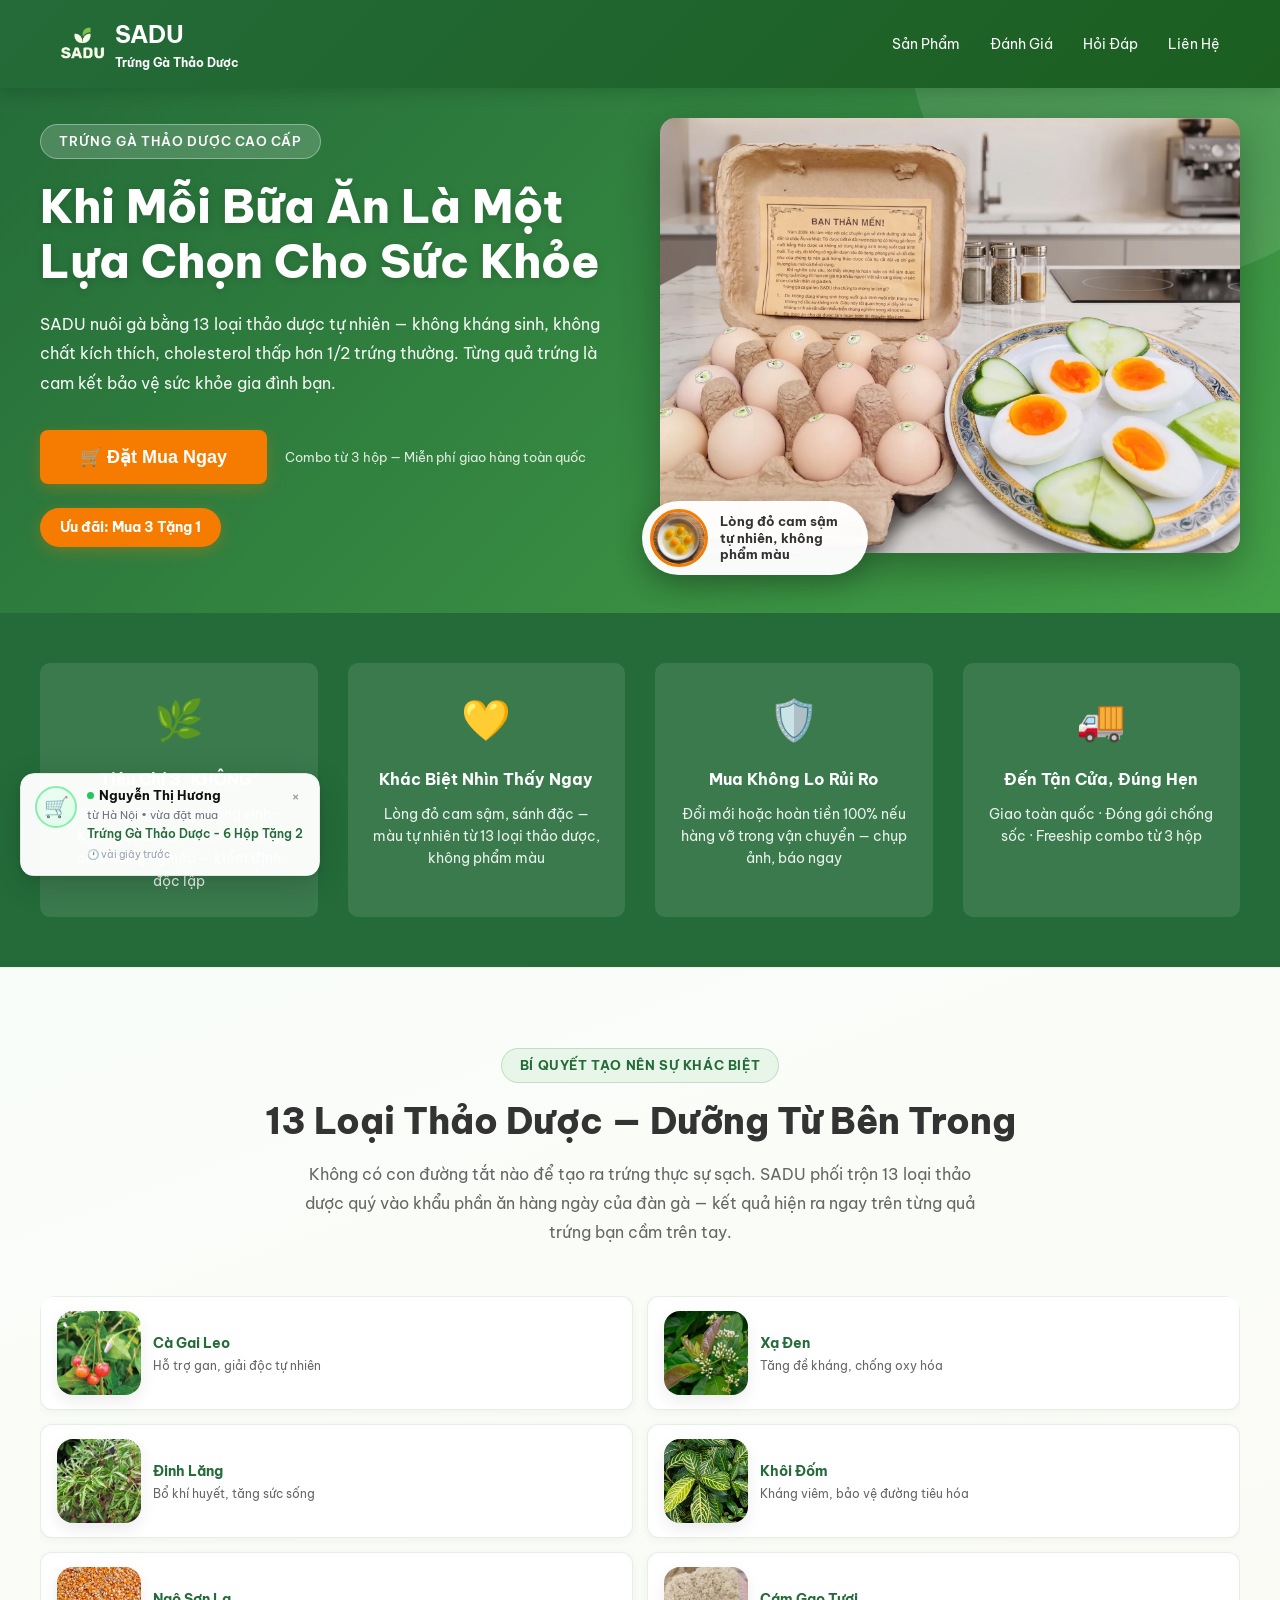
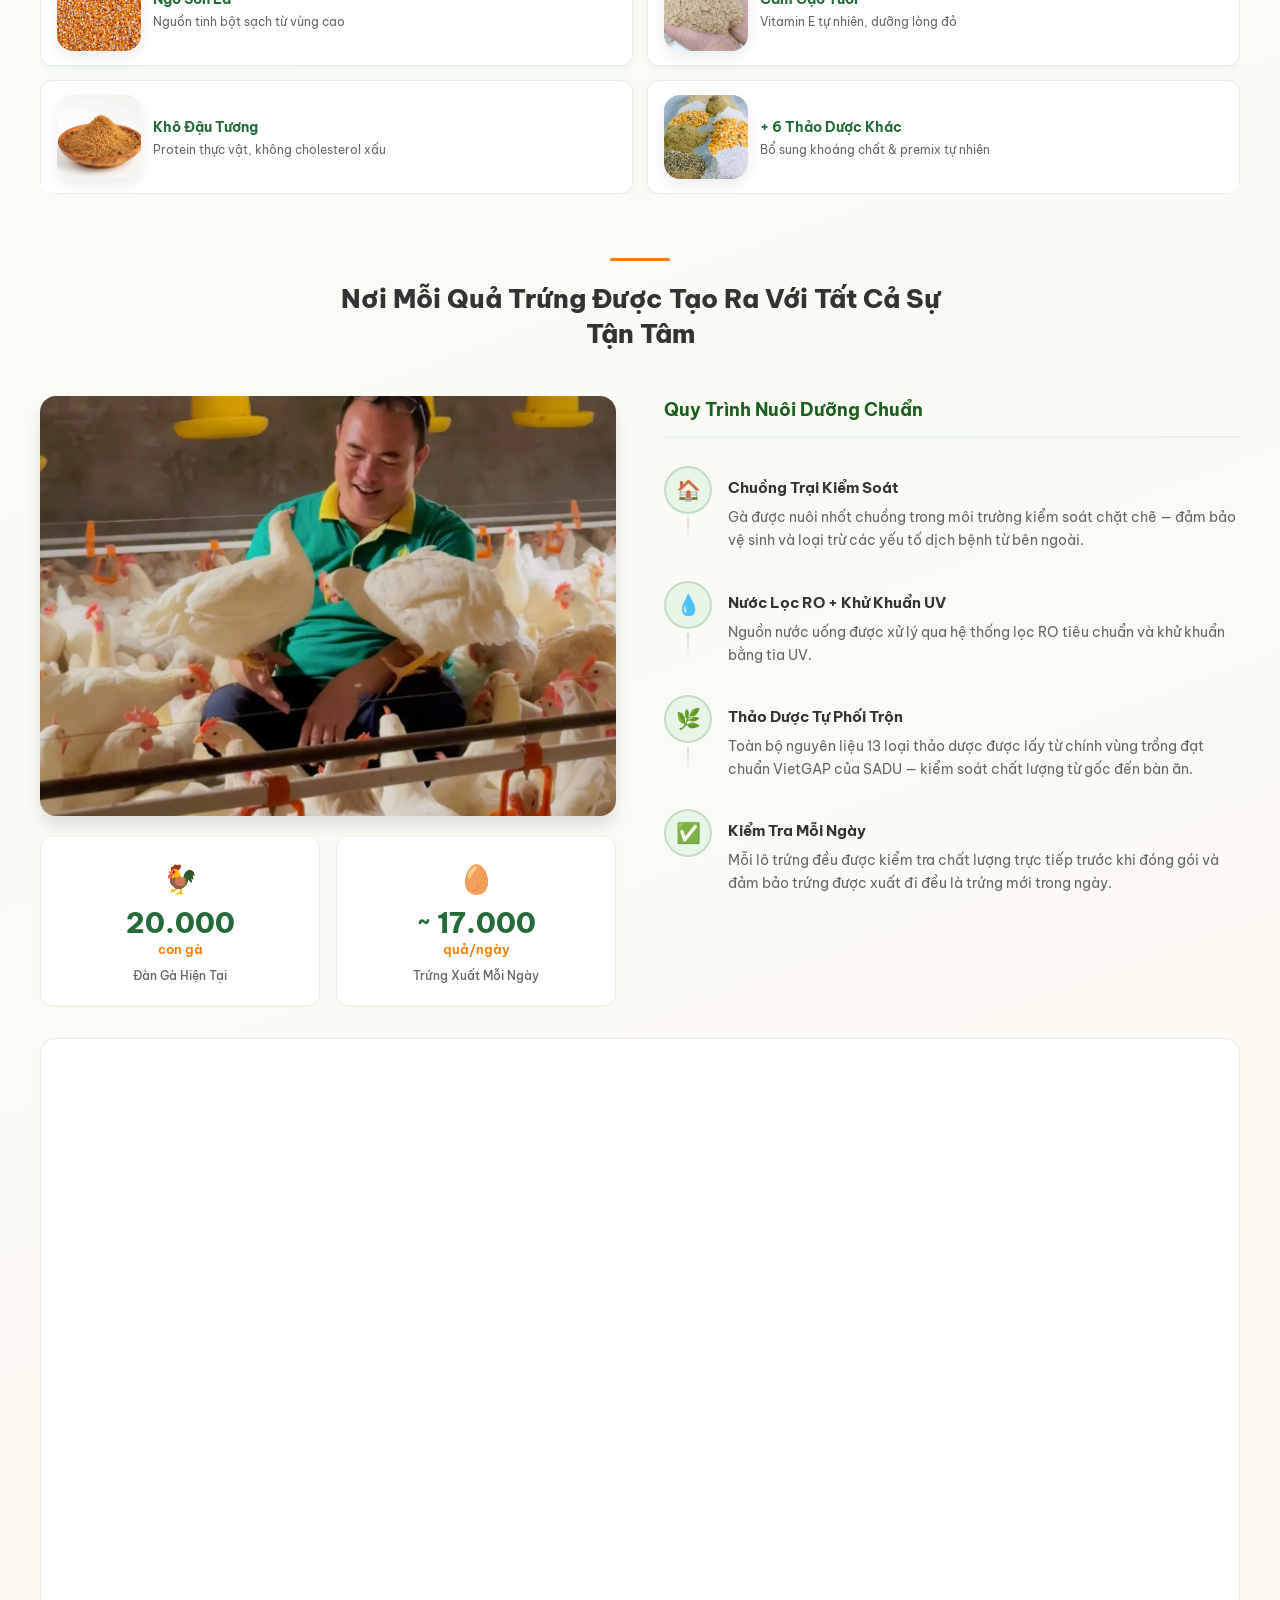
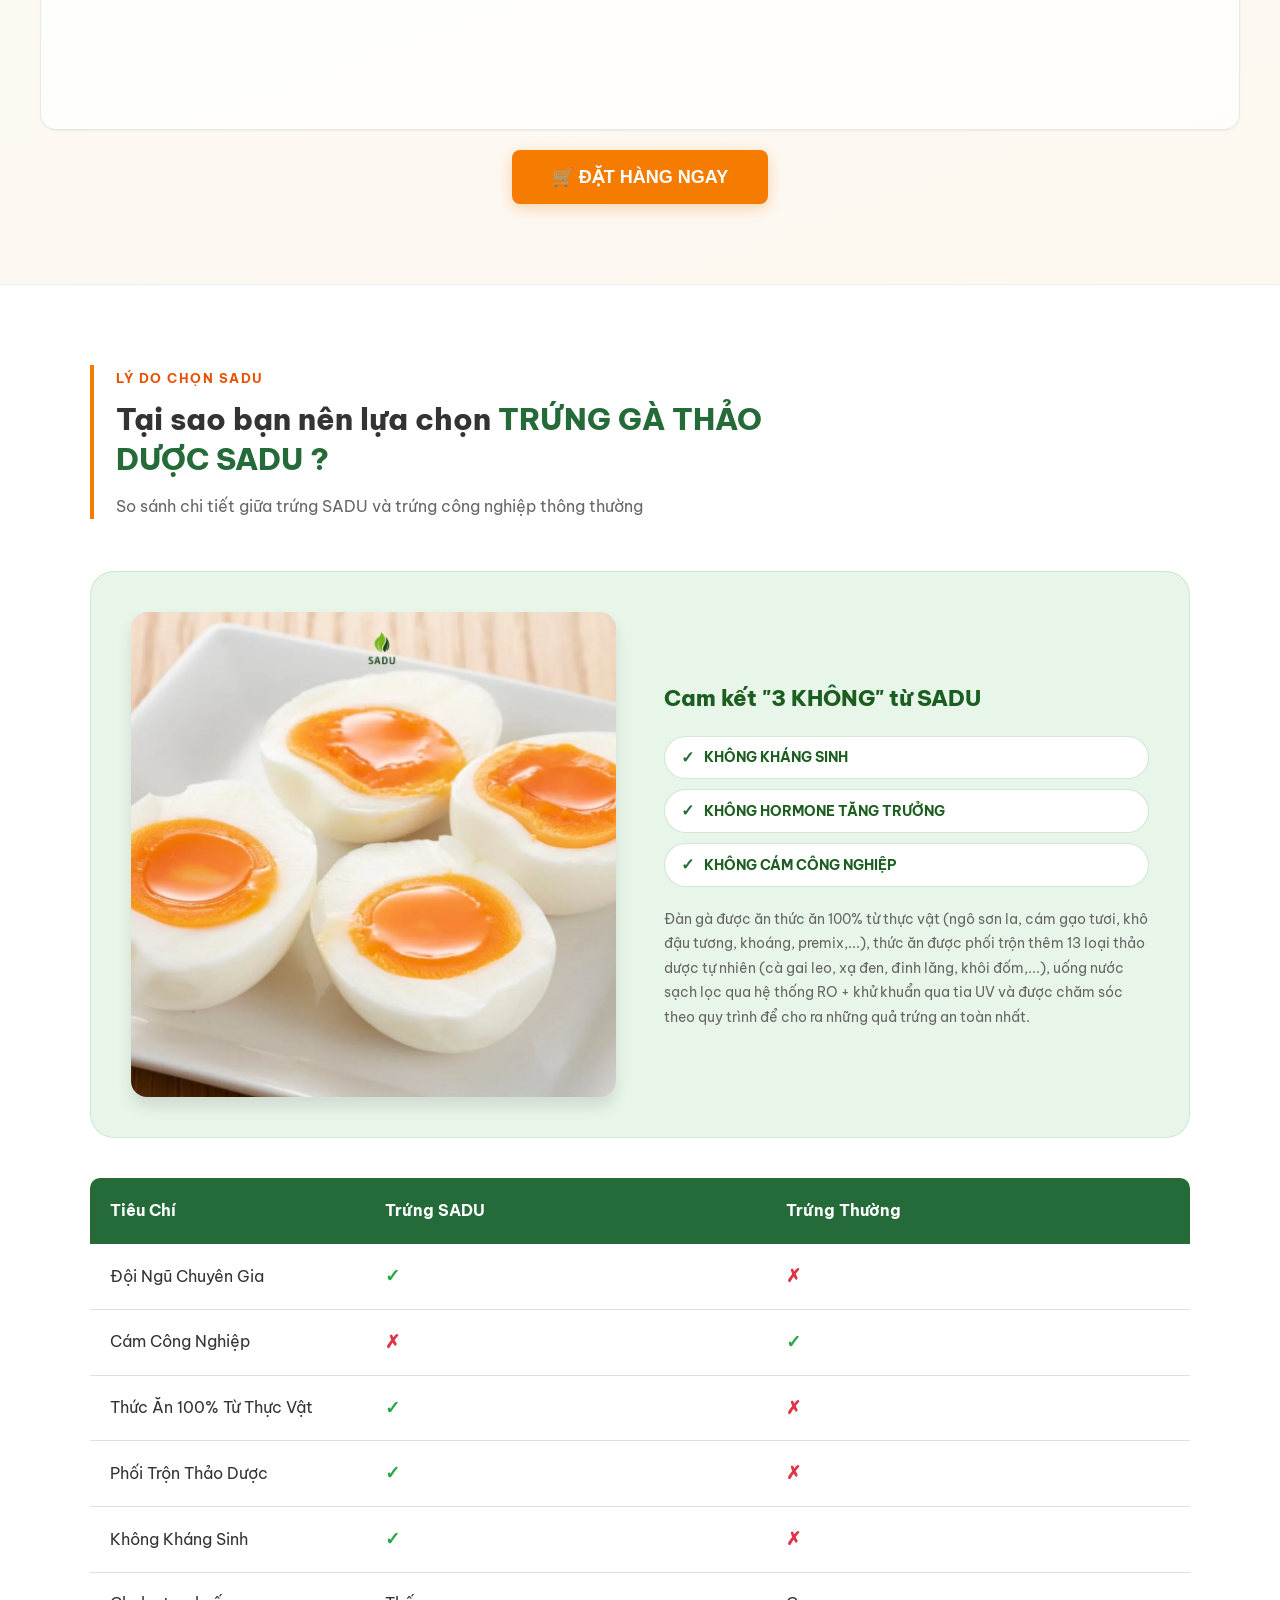
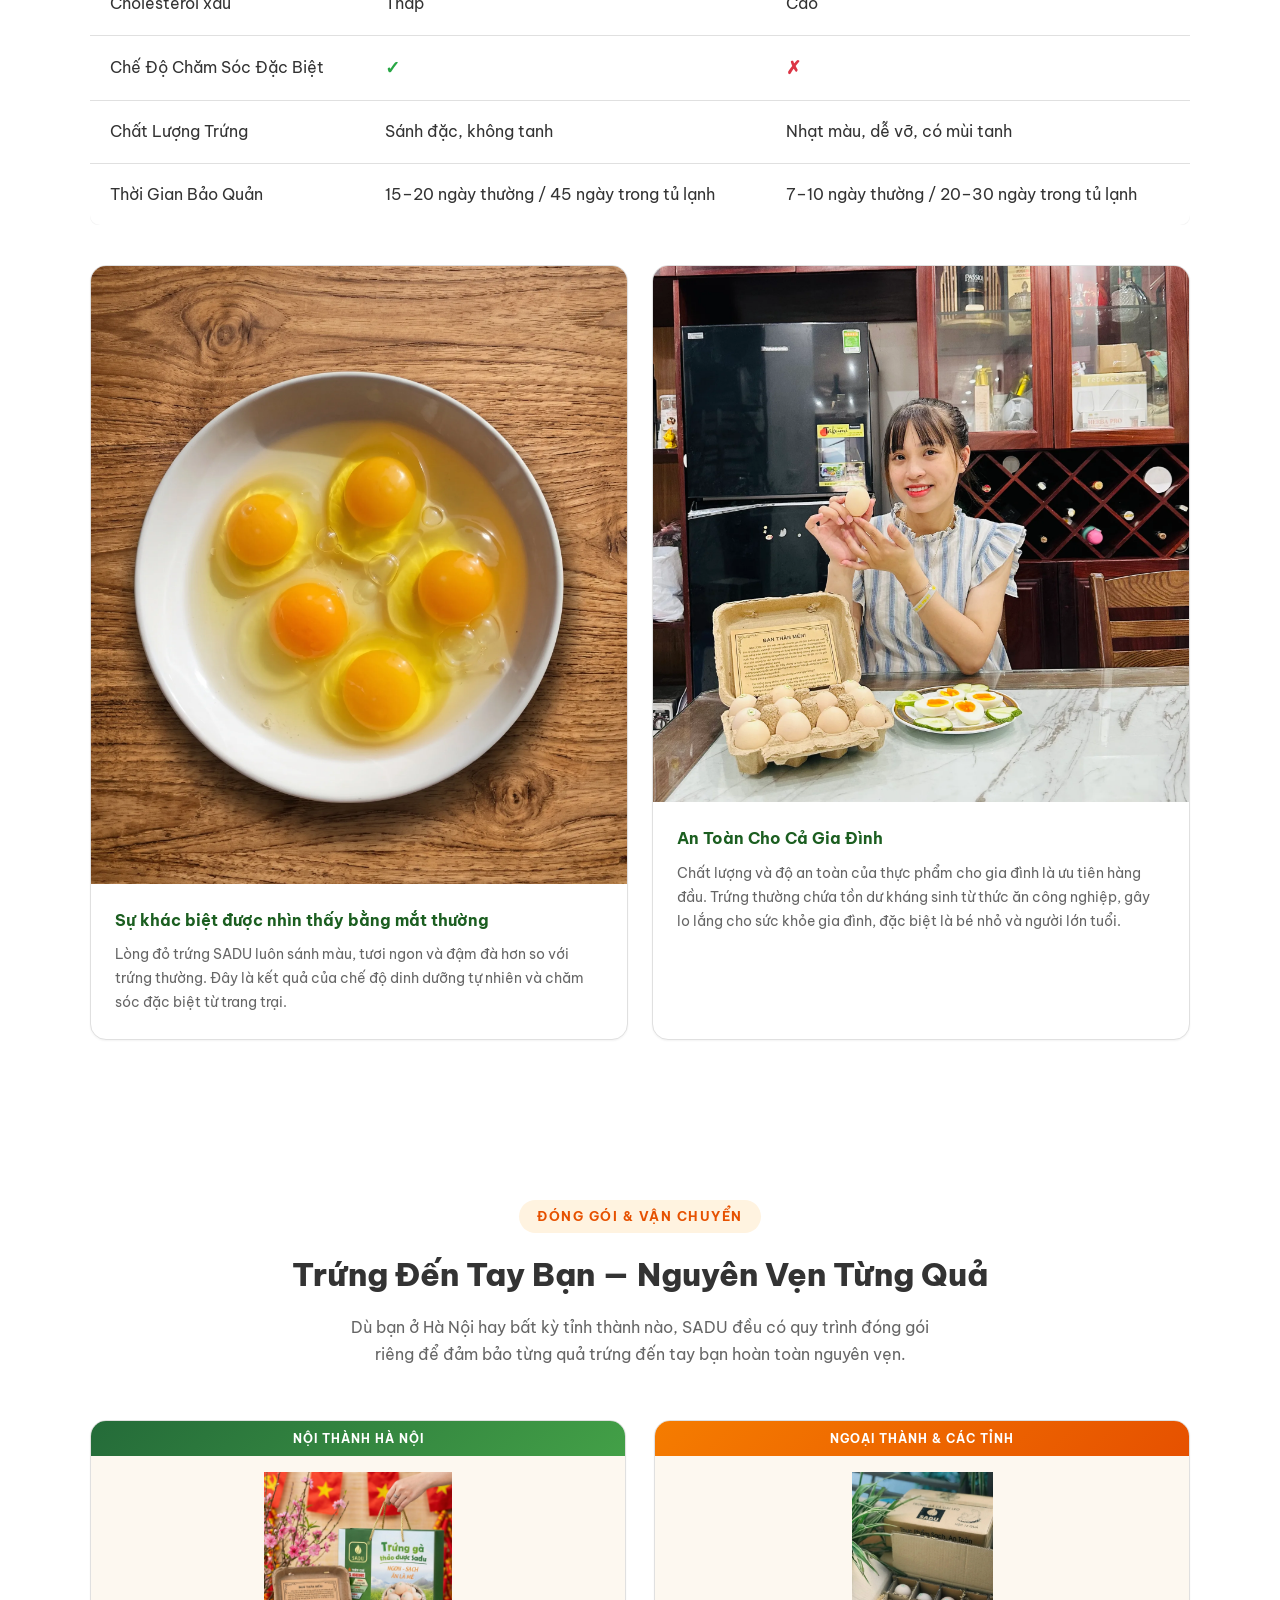
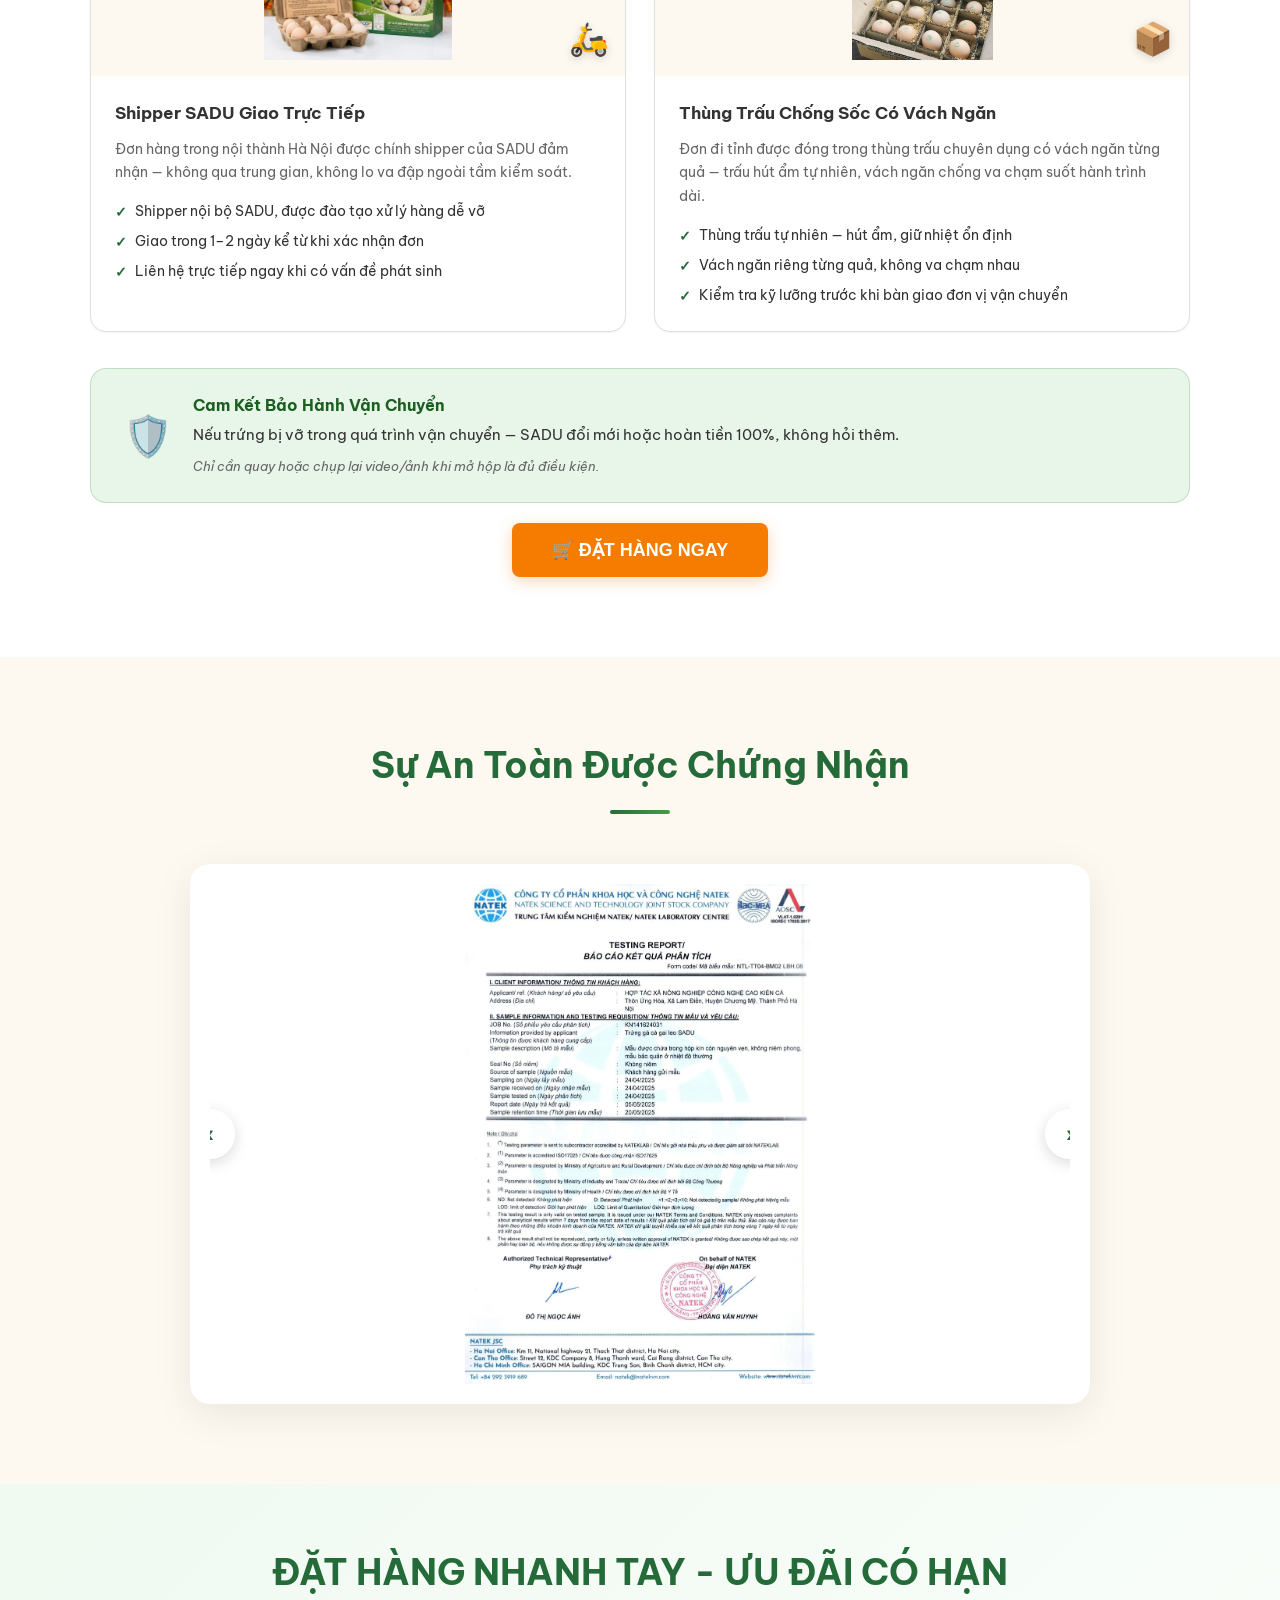
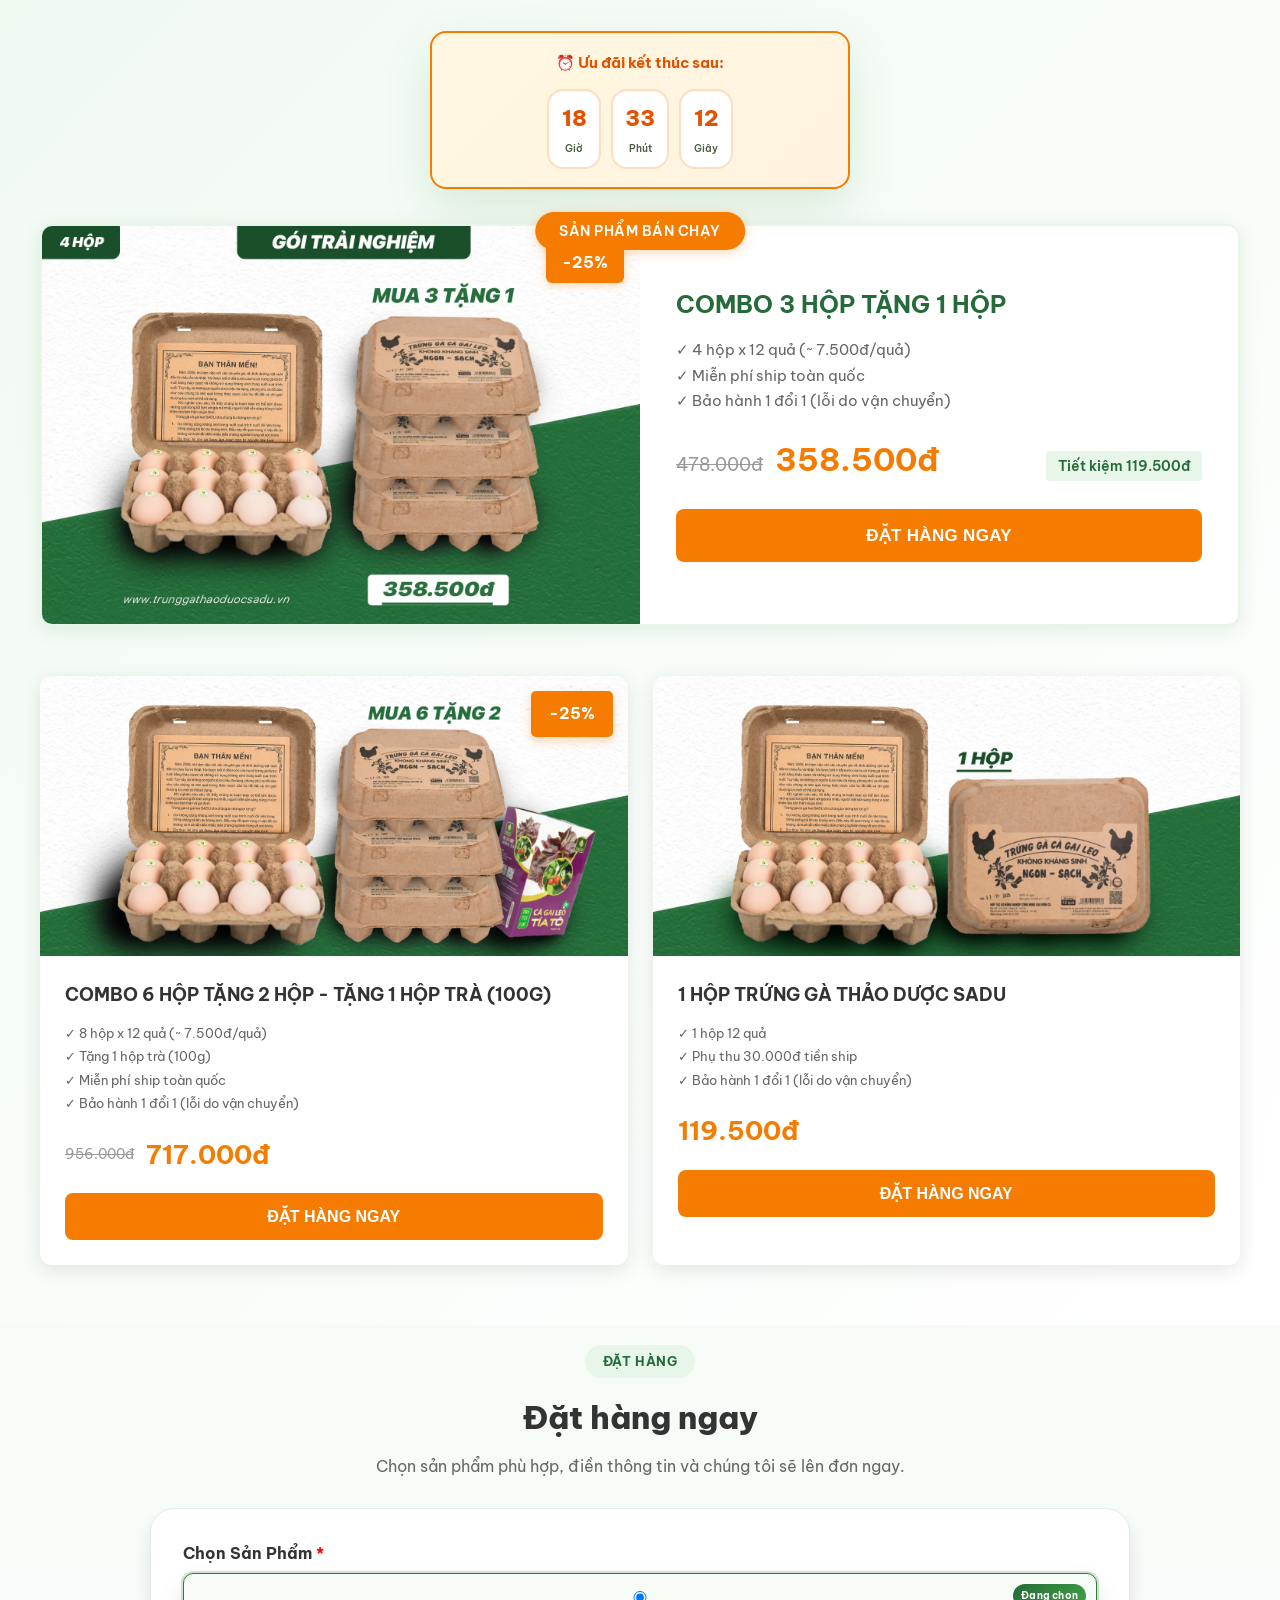
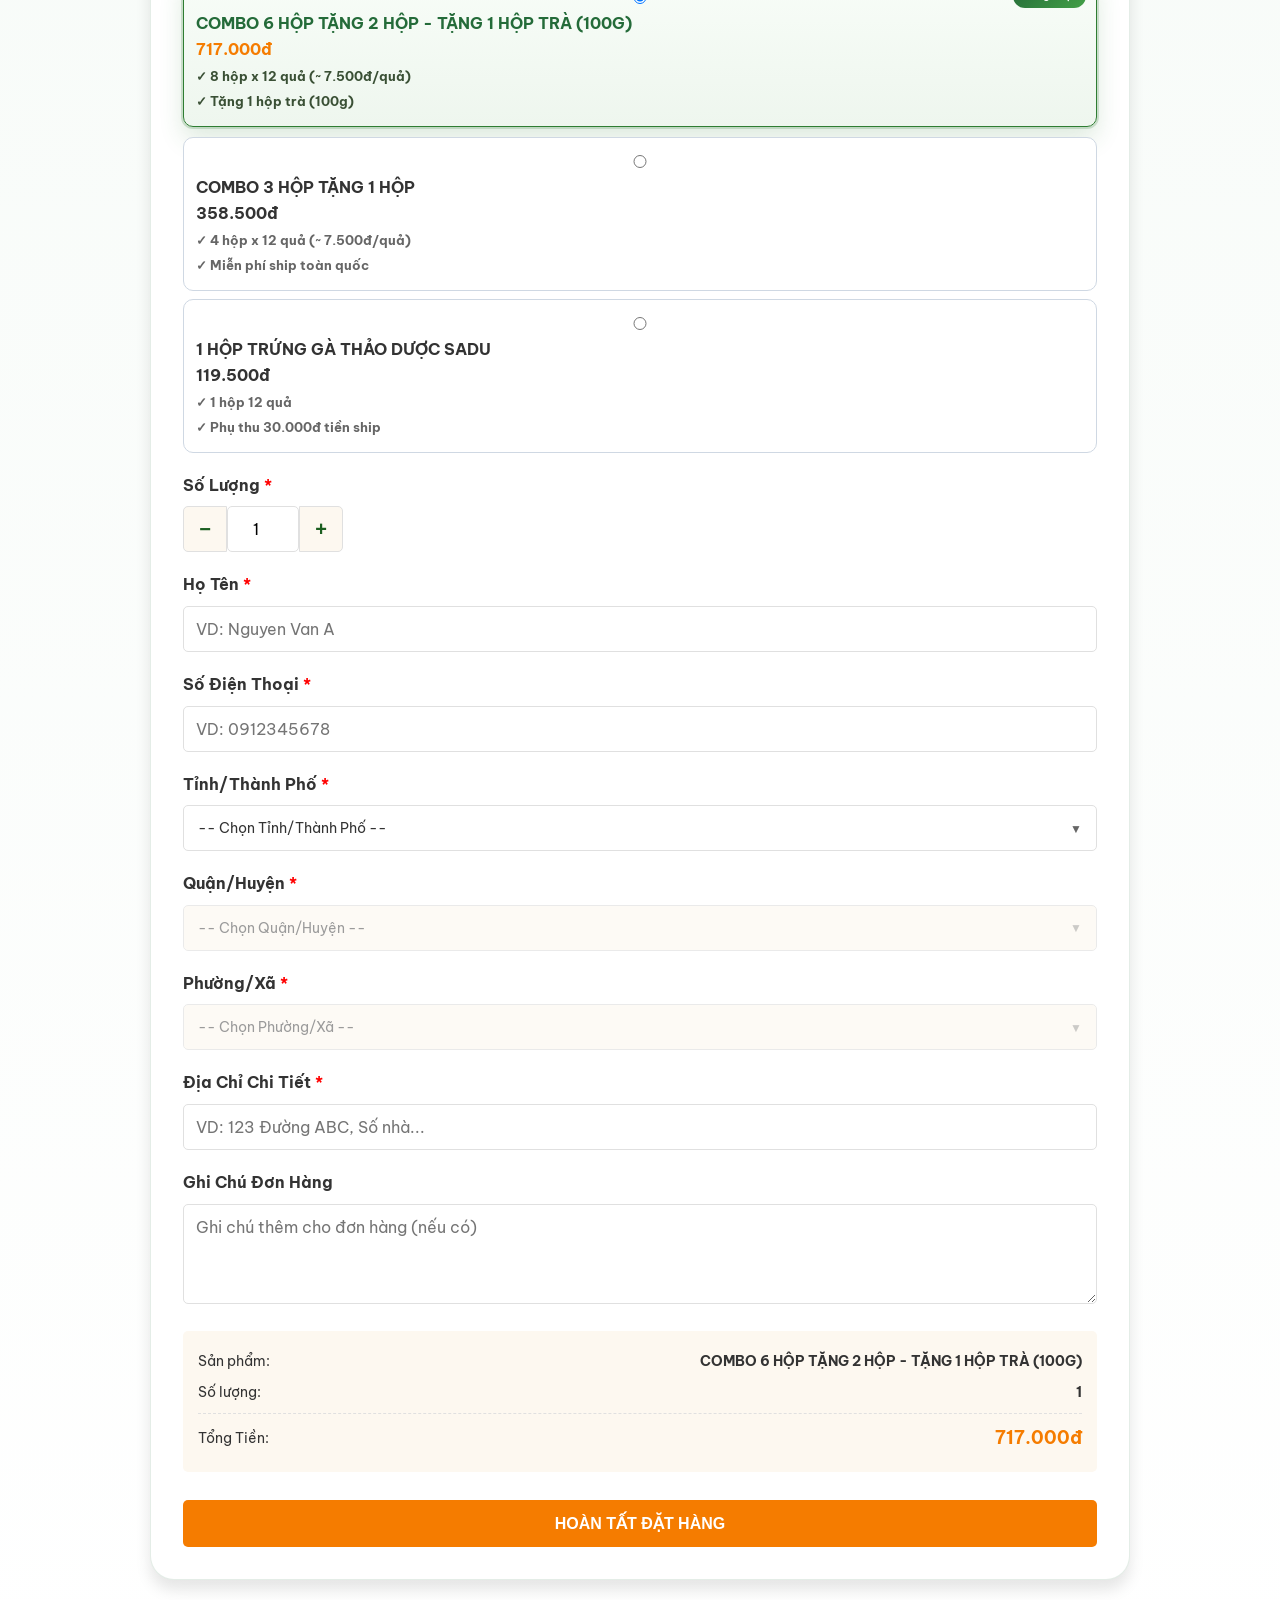
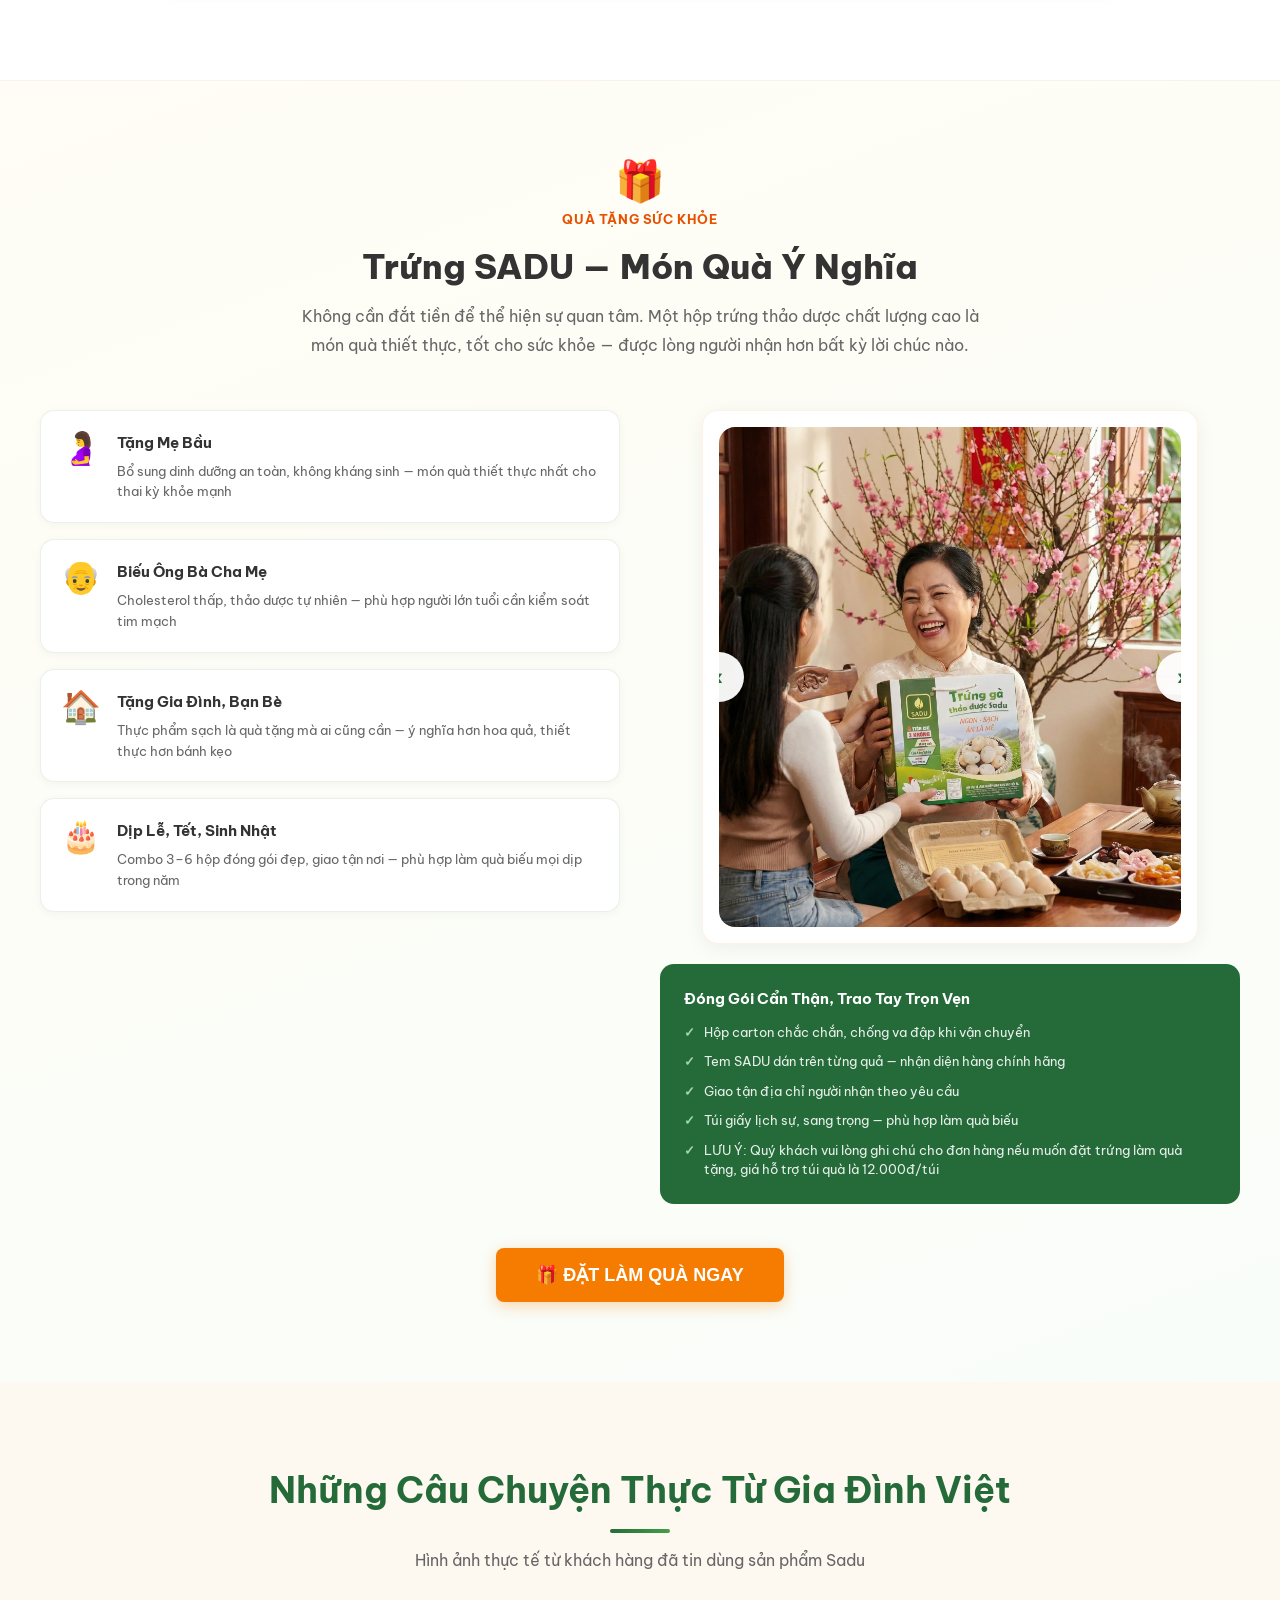
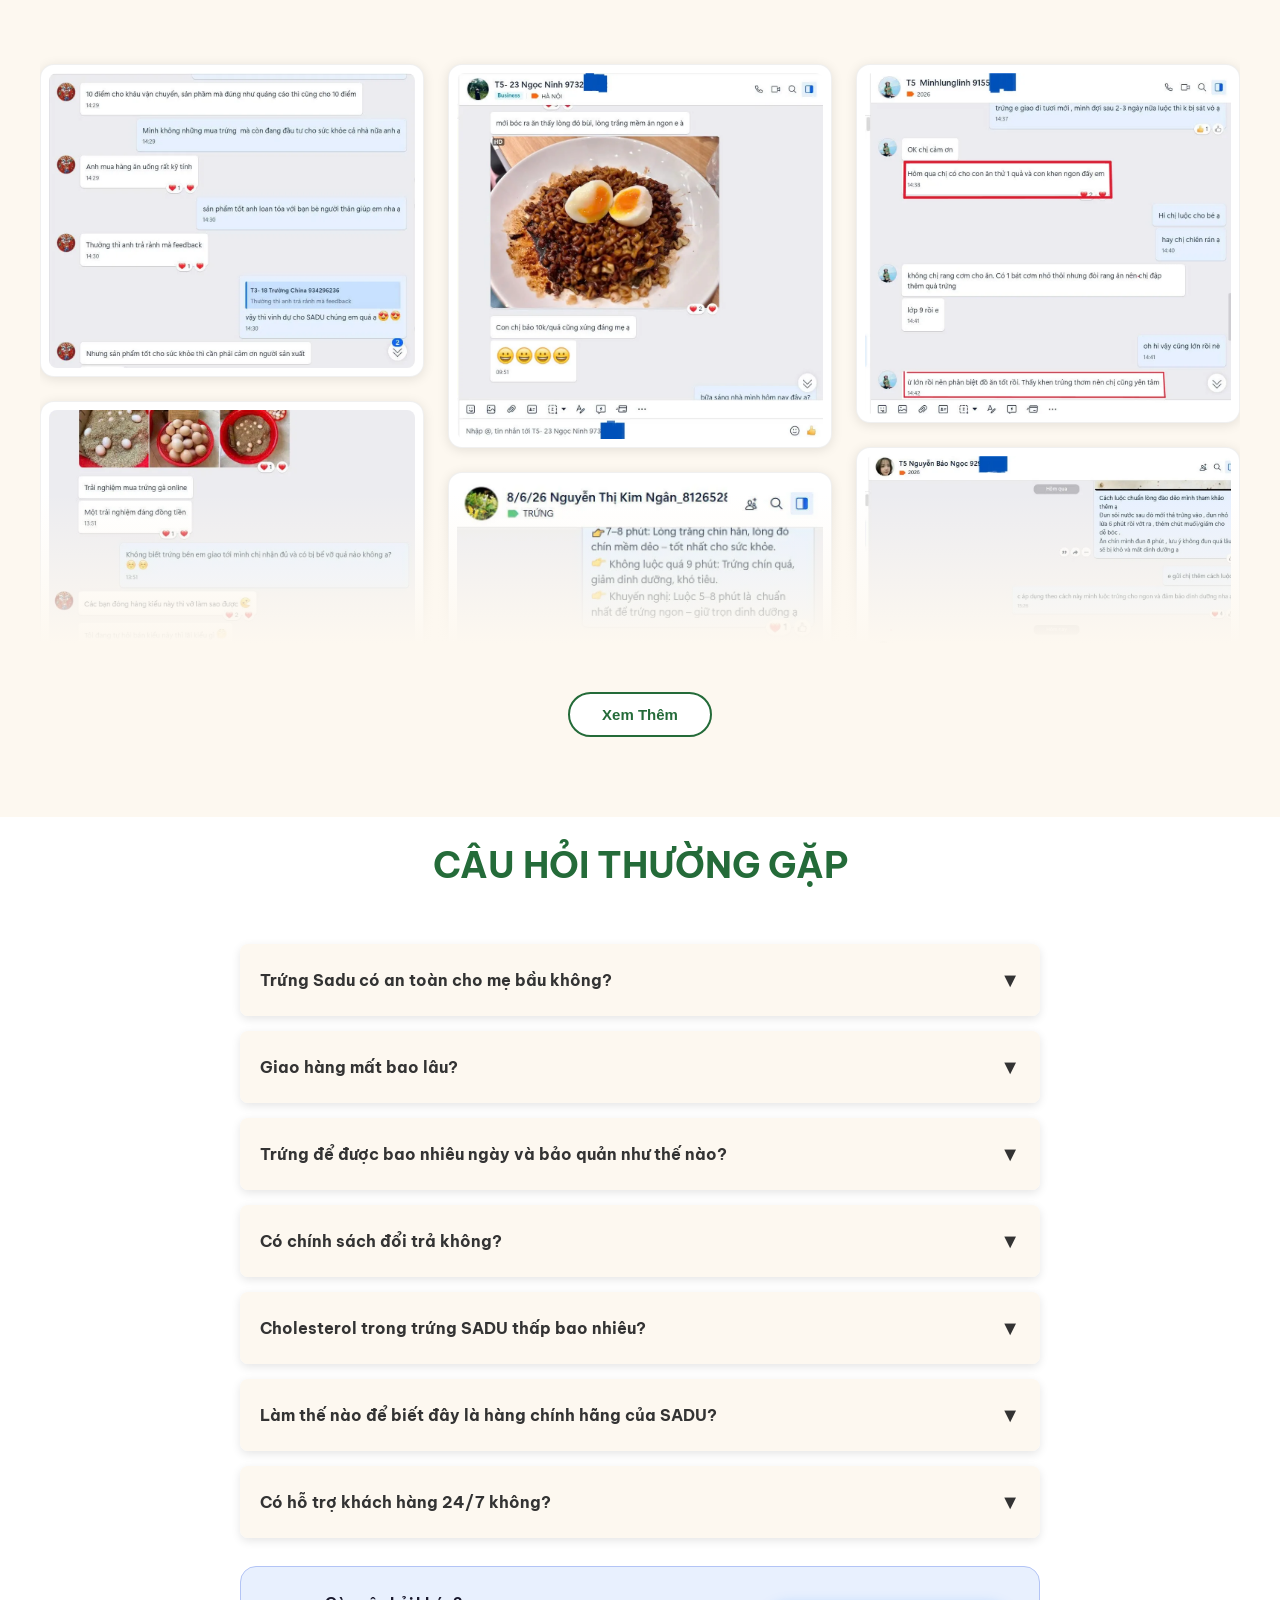
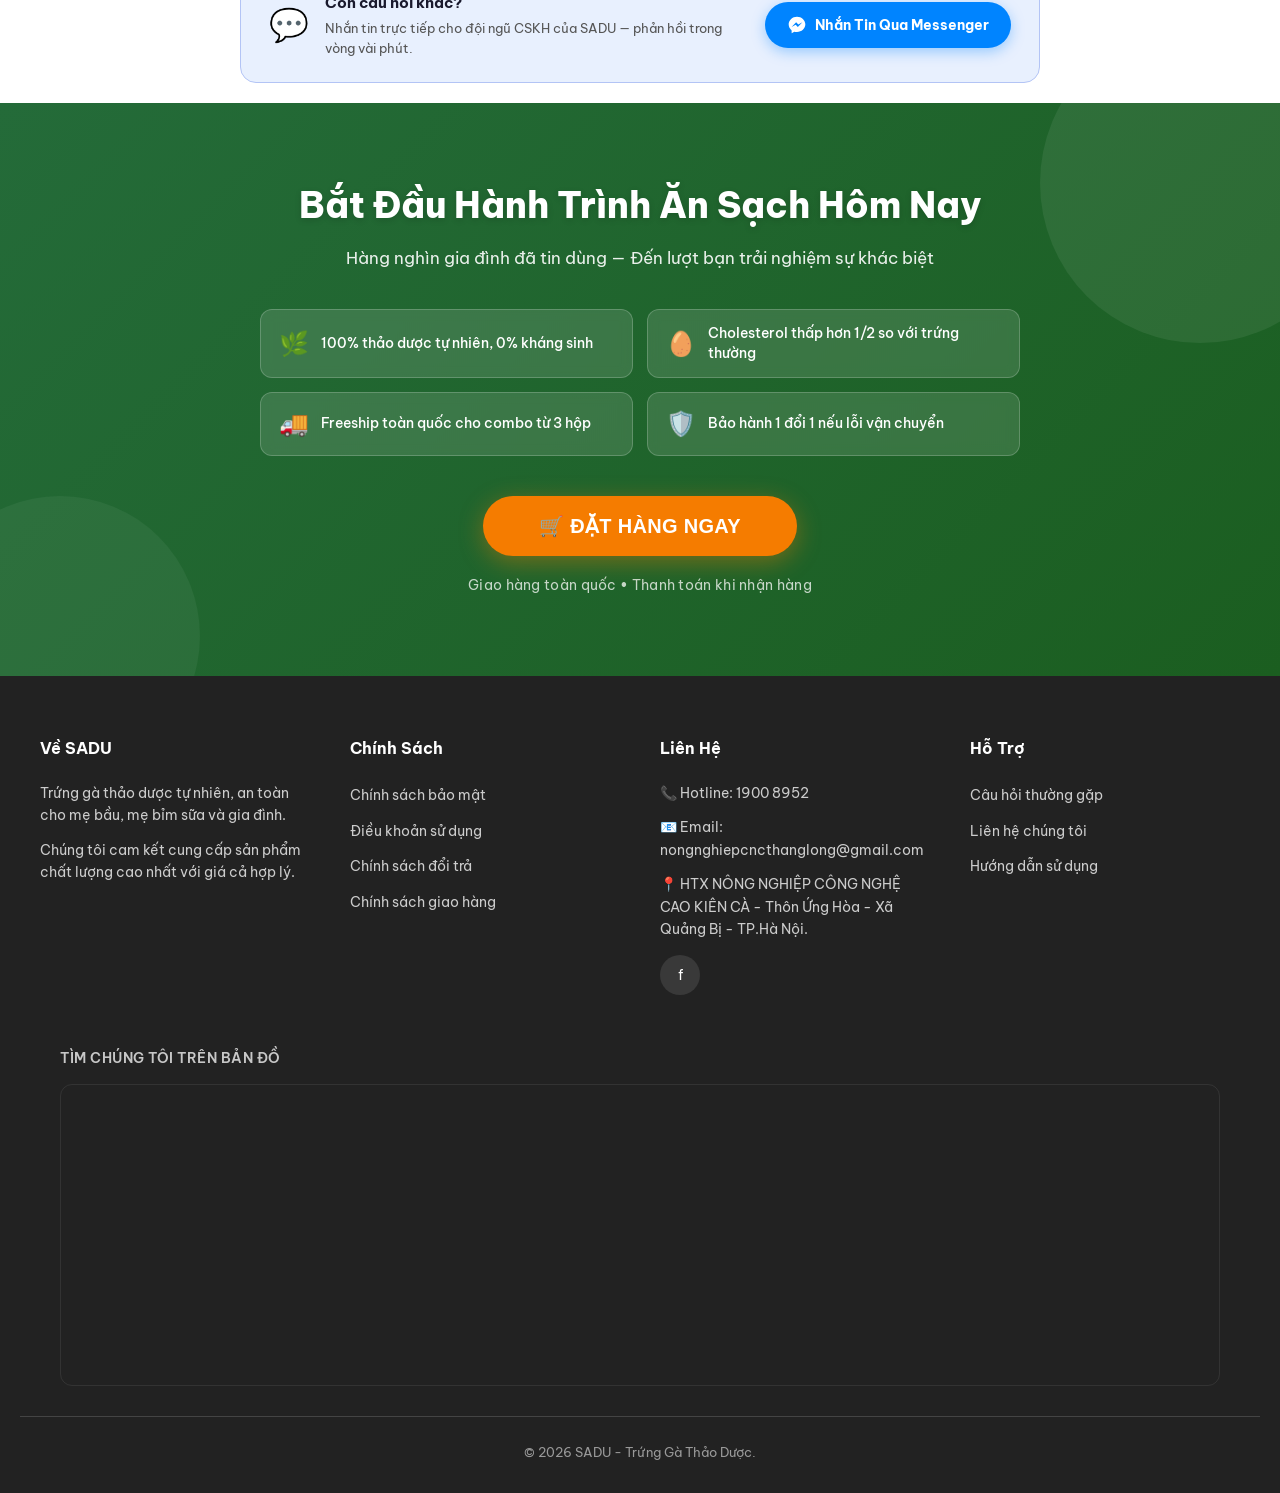
==== index.html @ c209e349 "update layoput , font , image" ====
<!DOCTYPE html>
<html lang="vi">

<head>
    <!-- Google tag (gtag.js) -->
    <script async src="https://www.googletagmanager.com/gtag/js?id=G-SKTE4JKZ56"></script>
    <script>
        window.dataLayer = window.dataLayer || [];
        function gtag() { dataLayer.push(arguments); }
        gtag('js', new Date());

        gtag('config', 'G-SKTE4JKZ56');
    </script>

    <meta charset="UTF-8">
    <meta name="viewport" content="width=device-width, initial-scale=1.0">
    <meta name="description"
        content="Trứng Gà Thảo Dược SADU nuôi dưỡng bằng 13 thảo dược tự nhiên - không kháng sinh,không chất tăng trưởng. Lòng đỏ đậm, giàu Omega 3. Giao hàng toàn quốc, hoàn tiền đổi nếu lỗi do vận chuyển.">
    <meta name="keywords" content="trứng gà, thảo dược, sadu, trứng sạch, dinh dưỡng, mẹ bầu">
    <meta name="author" content="Sadu">
    <title>Trứng Gà Thảo Dược Sadu - 13 Thảo Dược Tự Nhiên,0% Kháng Sinh</title>
    <link rel="canonical" href="https://trunggathaoduocsadu.vn/">

    <!-- Open Graph -->
    <meta property="og:type" content="website">
    <meta property="og:locale" content="vi_VN">
    <meta property="og:url" content="https://trunggathaoduocsadu.vn/">
    <meta property="og:site_name" content="Trứng Gà Thảo Dược SADU">
    <meta property="og:title" content="Trứng Gà Thảo Dược Sadu - 13 Thảo Dược Tự Nhiên, 0% Kháng Sinh">
    <meta property="og:description"
        content="SADU nuôi gà bằng 13 loại thảo dược tự nhiên - không kháng sinh, không chất kích thích, cholesterol thấp hơn 1/2 trứng thường. Giao hàng toàn quốc.">
    <meta property="og:image" content="https://trunggathaoduocsadu.vn/source/san-pham.png">

    <!-- Twitter Card -->
    <meta name="twitter:card" content="summary_large_image">
    <meta name="twitter:title" content="Trứng Gà Thảo Dược Sadu - 13 Thảo Dược Tự Nhiên, 0% Kháng Sinh">
    <meta name="twitter:description"
        content="SADU nuôi gà bằng 13 loại thảo dược tự nhiên - không kháng sinh, không chất kích thích, cholesterol thấp hơn 1/2 trứng thường. Giao hàng toàn quốc.">
    <meta name="twitter:image" content="https://trunggathaoduocsadu.vn/source/san-pham.png">

    <link rel="preconnect" href="https://fonts.googleapis.com">
    <link rel="preconnect" href="https://fonts.gstatic.com" crossorigin>
    <link rel="stylesheet" href="https://cdnjs.cloudflare.com/ajax/libs/font-awesome/6.4.0/css/all.min.css">
    <link rel="stylesheet" href="css/style.css">
    <link rel="stylesheet" href="css/responsive.css">
    <link rel="icon" href="source/logo-sadu.png" type="image/png">
    <meta name="facebook-domain-verification" content="79u5ngepn2if7w7l72t5iy05d4h0ed" />
    <!-- Meta Pixel Code -->
    <script>
        !function (f, b, e, v, n, t, s) {
            if (f.fbq) return; n = f.fbq = function () {
                n.callMethod ?
                    n.callMethod.apply(n, arguments) : n.queue.push(arguments)
            };
            if (!f._fbq) f._fbq = n; n.push = n; n.loaded = !0; n.version = '2.0';
            n.queue = []; t = b.createElement(e); t.async = !0;
            t.src = v; s = b.getElementsByTagName(e)[0];
            s.parentNode.insertBefore(t, s)
        }(window, document, 'script',
            'https://connect.facebook.net/en_US/fbevents.js');
        fbq('init', '1668129411185900');
        fbq('track', 'PageView');
    </script>
    <noscript><img height="1" width="1" style="display:none"
            src="https://www.facebook.com/tr?id=1668129411185900&ev=PageView&noscript=1" /></noscript>
    <!-- End Meta Pixel Code -->

</head>

<body>

    <!-- Scroll Progress Bar -->
    <div id="scrollProgress" class="scroll-progress-bar"></div>

    <div id="customAlert" class="custom-alert">
        <div class="alert-content">
            <div class="alert-avatar">🛒</div>
            <div class="alert-body">
                <div class="alert-row-top">
                    <div class="alert-name-wrap">
                        <span class="alert-live-dot"></span>
                        <span class="alert-customer" id="customerName"></span>
                    </div>
                    <span class="alert-close" onclick="App.closeCustomerAlert()">×</span>
                </div>
                <div class="alert-meta" id="alertMeta"></div>
                <div class="alert-product" id="productName"></div>
                <div class="alert-time" id="alertTime">🕐 vài giây trước</div>
            </div>
        </div>
        <div class="alert-progress">
            <div class="alert-progress-bar" id="alertProgressBar"></div>
        </div>
    </div>
    <!-- 3D Animated Background -->
    <div class="background-3d-container" id="background3d">
        <!-- Circle shapes -->
        <div class="floating-shape shape-circle shape-lg pos-1 animation-slow shape-glow"></div>
        <div class="floating-shape shape-circle shape-md pos-6 animation-medium"></div>

        <!-- Ring shapes -->
        <div class="floating-shape shape-ring shape-xl pos-2 animation-fast shape-glow-accent"></div>
        <div class="floating-shape shape-ring shape-sm pos-9 animation-slow"></div>

        <!-- Square shapes -->
        <div class="floating-shape shape-square shape-md pos-3 animation-medium shape-glow"></div>
        <div class="floating-shape shape-square shape-lg pos-7 animation-fast"></div>

        <!-- Diamond shapes -->
        <div class="floating-shape shape-diamond shape-sm pos-4 animation-slow shape-glow-accent"></div>
        <div class="floating-shape shape-diamond shape-md pos-8 animation-medium"></div>

        <!-- Additional shapes -->
        <div class="floating-shape shape-circle shape-sm pos-5 animation-fast"></div>
        <div class="floating-shape shape-ring shape-md pos-10 animation-slow shape-glow"></div>
        <div class="floating-shape shape-square shape-xs pos-11 animation-medium"></div>
        <div class="floating-shape shape-diamond shape-lg pos-12 animation-fast shape-glow-accent"></div>
    </div>

    <!-- Header -->
    <header id="header"></header>

    <!-- Hero Section -->
    <section id="hero" class="hero"></section>


    <!-- Benefits Section -->
    <section id="benefits" class="benefits"></section>


    <!-- Herbal Story Section (bao gồm cả hành trình trang trại — xem js/components.js renderHerbalStory) -->
    <section id="herbal-story" class="herbal-story-section"></section>



    <!-- Why Section -->
    <section id="why" class="why-section"></section>

    <!-- Packaging & Shipping Section -->
    <section id="packaging" class="packaging-section"></section>


    <!-- Certificates Carousel -->
    <section id="certificates" class="comparison-image"></section>

    <!-- Special Program Section -->
    <section id="special-program" class="special-program-section"></section>

    <!-- Products Section -->
    <section id="products" class="products"></section>
    <!-- Order Section -->
    <section id="order-section" class="order-section">
        <div class="order-section-container">
            <div class="order-section-header">
                <span class="order-section-label">Đặt hàng</span>
                <h2>Đặt hàng ngay</h2>
                <p>Chọn sản phẩm phù hợp, điền thông tin và chúng tôi sẽ lên đơn ngay.</p>
            </div>

            <div class="order-section-card">
                <form id="orderForm" onsubmit="App.submitOrder(event)" novalidate>
                    <input type="hidden" id="productSelect">

                    <div class="form-group product-options">
                        <label>Chọn Sản Phẩm <span style="color: red">*</span> </label>
                        <div id="productRadioGrid" class="product-radio-grid">
                            <!-- Rendered by components.js -->
                        </div>
                    </div>

                    <div class="form-group">
                        <label for="quantity">Số Lượng <span style="color: red">*</span></label>
                        <div class="quantity-stepper">
                            <button type="button" class="quantity-btn" aria-label="Giảm số lượng"
                                onclick="App.changeQuantity(-1)">−</button>
                            <input type="number" id="quantity" min="1" value="1" required>
                            <button type="button" class="quantity-btn" aria-label="Tăng số lượng"
                                onclick="App.changeQuantity(1)">+</button>
                        </div>
                    </div>

                    <div class="form-row">
                        <div class="form-group">
                            <label for="name">Họ Tên <span style="color: red">*</span></label>
                            <input type="text" id="name" placeholder="VD: Nguyen Van A" required>
                        </div>
                        <div class="form-group">
                            <label for="phone">Số Điện Thoại <span style="color: red">*</span></label>
                            <input type="tel" id="phone" inputmode="tel" placeholder="VD: 0912345678" required>
                        </div>
                    </div>

                    <div class="form-group">
                        <label for="province">Tỉnh/Thành Phố <span style="color: red">*</span></label>
                        <div class="searchable-select" data-target="province">
                            <button type="button" class="searchable-select-trigger">
                                <span class="searchable-select-label">-- Chọn Tỉnh/Thành Phố --</span>
                                <span class="searchable-select-arrow">▼</span>
                            </button>
                            <div class="searchable-select-dropdown">
                                <input type="text" class="searchable-select-input" placeholder="Tìm tỉnh/thành phố">
                                <div class="searchable-select-options"></div>
                                <div class="searchable-select-empty">Không tìm thấy kết quả phù hợp</div>
                            </div>
                        </div>
                        <select id="province" required onchange="App.updateDistricts()" class="native-select-hidden">
                            <option value="">-- Chọn Tỉnh/Thành Phố --</option>
                        </select>
                    </div>

                    <div class="form-group">
                        <label for="district">Quận/Huyện <span style="color: red">*</span></label>
                        <div class="searchable-select is-disabled" data-target="district">
                            <button type="button" class="searchable-select-trigger" disabled>
                                <span class="searchable-select-label">-- Chọn Quận/Huyện --</span>
                                <span class="searchable-select-arrow">▼</span>
                            </button>
                            <div class="searchable-select-dropdown">
                                <input type="text" class="searchable-select-input" placeholder="Tìm quận/huyện"
                                    disabled>
                                <div class="searchable-select-options"></div>
                                <div class="searchable-select-empty">Không tìm thấy kết quả phù hợp</div>
                            </div>
                        </div>
                        <select id="district" required onchange="App.updateWards()" disabled
                            class="native-select-hidden">
                            <option value="">-- Chọn Quận/Huyện --</option>
                        </select>
                    </div>

                    <div class="form-group">
                        <label for="ward">Phường/Xã <span style="color: red">*</span></label>
                        <div class="searchable-select is-disabled" data-target="ward">
                            <button type="button" class="searchable-select-trigger" disabled>
                                <span class="searchable-select-label">-- Chọn Phường/Xã --</span>
                                <span class="searchable-select-arrow">▼</span>
                            </button>
                            <div class="searchable-select-dropdown">
                                <input type="text" class="searchable-select-input" placeholder="Tìm phường/xã" disabled>
                                <div class="searchable-select-options"></div>
                                <div class="searchable-select-empty">Không tìm thấy kết quả phù hợp</div>
                            </div>
                        </div>
                        <select id="ward" required disabled class="native-select-hidden">
                            <option value="">-- Chọn Phường/Xã --</option>
                        </select>
                    </div>

                    <div class="form-group">
                        <label for="address">Địa Chỉ Chi Tiết <span style="color: red">*</span></label>
                        <input type="text" id="address" placeholder="VD: 123 Đường ABC, Số nhà..." required>
                    </div>

                    <div class="form-group">
                        <label for="note">Ghi Chú Đơn Hàng</label>
                        <textarea id="note" rows="3" placeholder="Ghi chú thêm cho đơn hàng (nếu có)"></textarea>
                    </div>

                    <div class="order-summary-box">
                        <div class="order-summary-row">
                            <span>Sản phẩm:</span>
                            <strong id="summaryProduct">—</strong>
                        </div>
                        <div class="order-summary-row">
                            <span>Số lượng:</span>
                            <strong id="summaryQuantity">1</strong>
                        </div>
                        <div class="order-summary-row order-summary-total">
                            <span>Tổng Tiền:</span>
                            <span id="totalPrice"
                                style="color: var(--accent); font-size: 18px; font-weight: bold;">0đ</span>
                        </div>
                    </div>

                    <div id="shippingNotice"
                        style="display:none; background: #fff8e1; border: 1px solid #f9a825; border-radius: 5px; padding: 10px 14px; margin-bottom: 20px; font-size: 14px; color: #5d4037;">
                        🚚 <span id="shippingNoticeText"></span>
                    </div>

                    <button type="submit" class="submit-btn">HOÀN TẤT ĐẶT HÀNG</button>
                </form>
            </div>
        </div>
    </section>
    <!-- Gift Carousel Section -->
    <section id="gift-carousel" class="comparison-image"></section>

    <!-- Customer Feedback Gallery -->
    <section id="customer-feedback-gallery" class="customer-feedback-gallery"></section>

    <!-- FAQ Section -->
    <section id="faq" class="faq"></section>

    <!-- Final CTA Section -->
    <section id="final-cta" class="final-cta-section"></section>

    <!-- Footer -->
    <footer id="footer"></footer>

    <!-- Full-screen Loading Overlay (hiện khi đang gửi đơn hàng) -->
    <div id="loadingOverlay" class="loading-overlay">
        <div class="loading-overlay-content">
            <div class="loading-spinner"></div>
            <p class="loading-overlay-text">Đang xử lý đơn hàng...</p>
        </div>
    </div>

    <!-- Result Modal (success / error / validation) -->
    <div id="resultModal" class="modal">
        <div class="modal-content result-modal-content">
            <button class="close-btn result-modal-close" onclick="App.closeResultModal()">×</button>
            <div class="result-modal-icon" id="resultModalIcon">✅</div>
            <h3 id="resultModalTitle">Đặt hàng thành công!</h3>
            <p id="resultModalMessage"></p>
            <button type="button" class="submit-btn" onclick="App.closeResultModal()">Đã hiểu</button>
        </div>
    </div>

    <!-- Scroll to Top Button -->
    <div class="scroll-top" id="scrollTop" onclick="App.scrollToTop()">
        <i class="fas fa-arrow-up"></i>
    </div>

    <!-- Load JS theo thứ tự: Data -> Components -> Location -> Main -->
    <script src="js/data.js"></script>
    <script src="js/components.js"></script>
    <script src="js/location.js"></script>
    <script src="js/main.js"></script>

    <!-- Meta Pixel - CTA & Messenger Click Tracking -->
    <script>
        document.addEventListener('DOMContentLoaded', () => {
            document.addEventListener('click', (e) => {
                if (typeof fbq === 'undefined') return;

                // 9 nút "Đặt hàng": header-btn, cta-btn (x3), featured-product-btn,
                // product-btn (x2), special-cta-button, final-cta-btn
                // Dùng event delegation vì các nút được Components.init() render
                // động sau khi loadLocations() resolve (js/main.js:536)
                if (e.target.closest('[onclick*="openOrderSection"], [onclick*="openOrderModal"]')) {
                    fbq('track', 'InitiateCheckout');
                }

                // Link Messenger (faq-messenger-btn)
                if (e.target.closest('a[href*="m.me"], a[href*="messenger.com"]')) {
                    fbq('track', 'Contact');
                }
            });
        });
    </script>
    <!-- End Meta Pixel - CTA & Messenger Click Tracking -->
</body>

</html>
---- css/style.css ----
/* css/style.css */
@import url("https://fonts.googleapis.com/css2?family=Be+Vietnam+Pro:wght@300;400;500;600;700;800;900&display=swap");

/* ============================================
   ROOT VARIABLES & DESIGN TOKENS
   ============================================ */

* {
  margin: 0;
  padding: 0;
  box-sizing: border-box;
}

:root {
  /* Primary Colors */
  --primary: #246b39;
  --primary-dark: #1b5e20;
  --primary-light: #e8f5e9;

  /* Accent Colors */
  --accent: #f57c00;
  --accent-dark: #e65100;
  --accent-light: #fff3e0;

  /* Neutral Colors */
  --text-dark: #333333;
  --text-light: #666666;
  --text-muted: #999999;
  --bg-light: #fdf8f0;
  --bg-white: #ffffff;
  --border-color: #e0e0e0;

  /* Success & Error */
  --success: #22c55e;
  --error: #ef4444;

  /* Gradients */
  --gradient-primary: linear-gradient(135deg, var(--primary) 0%, #43a047 100%);
  --gradient-header: linear-gradient(135deg, var(--primary) 0%, #1b5e20 100%);

  /* Typography */
  --font-primary: "Be Vietnam Pro", sans-serif;

  /* Spacing Scale */
  --spacing-xs: 0.5rem;
  --spacing-sm: 1rem;
  --spacing-md: 1.5rem;
  --spacing-lg: 2rem;
  --spacing-xl: 3rem;
  --spacing-2xl: 5rem;

  /* Border Radius */
  --radius-sm: 0.375rem;
  --radius-md: 0.5rem;
  --radius-lg: 0.75rem;
  --radius-xl: 1rem;
  --radius-2xl: 1.5rem;
  --radius-full: 9999px;

  /* Shadows */
  --shadow-sm: 0 1px 2px rgba(0, 0, 0, 0.05);
  --shadow-md: 0 4px 6px rgba(0, 0, 0, 0.1);
  --shadow-lg: 0 10px 15px rgba(0, 0, 0, 0.1);
  --shadow-xl: 0 20px 25px rgba(0, 0, 0, 0.1);
  --shadow-primary: 0 4px 15px rgba(46, 125, 50, 0.3);
  --shadow-accent: 0 4px 15px rgba(245, 124, 0, 0.3);

  /* Transitions */
  --transition-fast: 0.2s ease;
  --transition-base: 0.3s ease;
  --transition-slow: 0.5s ease;

  /* Z-index Scale */
  --z-dropdown: 10;
  --z-sticky: 20;
  --z-modal: 100;
  --z-toast: 200;
}

/* ============================================
   BASE STYLES
   ============================================ */

html {
  scroll-behavior: smooth;
  font-size: 16px;
  overflow-x: hidden;
}

/* Ensure images never overflow their containers */
img {
  max-width: 100%;
  height: auto;
  display: block;
}

body {
  font-family: var(--font-primary);
  line-height: 1.6;
  color: var(--text-dark);
  background-color: var(--bg-white);
  overflow-x: hidden;
  max-width: 100%;
  word-break: break-word;
  padding-top: 78px;
}

/* Animations */
@keyframes fadeInUp {
  from {
    opacity: 0;
    transform: translateY(30px);
  }
  to {
    opacity: 1;
    transform: translateY(0);
  }
}

@keyframes slideInLeft {
  from {
    opacity: 0;
    transform: translateX(-30px);
  }
  to {
    opacity: 1;
    transform: translateX(0);
  }
}

@keyframes slideInRight {
  from {
    opacity: 0;
    transform: translateX(30px);
  }
  to {
    opacity: 1;
    transform: translateX(0);
  }
}

@keyframes pulse {
  0%,
  100% {
    transform: scale(1);
  }
  50% {
    transform: scale(1.05);
  }
}

@keyframes bounce {
  0%,
  100% {
    transform: translateY(0);
  }
  50% {
    transform: translateY(-10px);
  }
}

@keyframes slideOutBottomLeft {
  from {
    opacity: 1;
    transform: translateY(0);
  }
  to {
    opacity: 0;
    transform: translateY(20px);
  }
}

@keyframes slideInBottomLeft {
  from {
    opacity: 0;
    transform: translateY(20px);
  }
  to {
    opacity: 1;
    transform: translateY(0);
  }
}

@keyframes livePulse {
  0%,
  100% {
    opacity: 1;
    transform: scale(1);
    box-shadow: 0 0 0 0 rgba(34, 197, 94, 0.5);
  }
  50% {
    opacity: 0.8;
    transform: scale(0.9);
    box-shadow: 0 0 0 5px rgba(34, 197, 94, 0);
  }
}

@keyframes progressShrink {
  from {
    width: 100%;
  }
  to {
    width: 0%;
  }
}

.animate-fade-up {
  animation: fadeInUp 0.6s ease-out;
}
.animate-slide-left {
  animation: slideInLeft 0.6s ease-out;
}
.animate-slide-right {
  animation: slideInRight 0.6s ease-out;
}

/* Scroll Reveal - section hiện dần khi cuộn tới (IntersectionObserver, xem main.js) */
.reveal-section {
  opacity: 0;
  transform: translateY(28px);
  transition:
    opacity 0.7s ease-out,
    transform 0.7s ease-out;
}
.reveal-section.is-visible {
  opacity: 1;
  transform: translateY(0);
}
@media (prefers-reduced-motion: reduce) {
  .reveal-section {
    opacity: 1;
    transform: none;
    transition: none;
  }
}

/* Live Order Notification */
.custom-alert {
  position: fixed;
  bottom: 24px;
  left: 20px;
  width: 300px;
  max-width: calc(100vw - 40px);
  z-index: 9000;
  opacity: 0;
  pointer-events: none;
  transform: translateY(20px);
  border-radius: 14px;
  overflow: hidden;
  box-shadow:
    0 8px 32px rgba(0, 0, 0, 0.16),
    0 2px 8px rgba(0, 0, 0, 0.08);
}

.custom-alert.show {
  opacity: 1;
  pointer-events: auto;
  animation: slideInBottomLeft 0.35s cubic-bezier(0.34, 1.56, 0.64, 1) forwards;
}

.custom-alert.hide {
  pointer-events: none;
  animation: slideOutBottomLeft 0.3s ease forwards;
}

.alert-content {
  background: rgba(255, 255, 255, 0.97);
  color: var(--text-dark);
  padding: 12px 14px 10px;
  display: flex;
  align-items: flex-start;
  gap: 10px;
  border: 1px solid rgba(46, 125, 50, 0.12);
  border-bottom: none;
  border-radius: 14px 14px 0 0;
  backdrop-filter: blur(12px);
}

.alert-avatar {
  width: 42px;
  height: 42px;
  border-radius: 50%;
  background: linear-gradient(135deg, #f0fdf4, #dcfce7);
  border: 2px solid #86efac;
  display: flex;
  align-items: center;
  justify-content: center;
  font-size: 20px;
  flex-shrink: 0;
}

.alert-body {
  flex: 1;
  min-width: 0;
}

.alert-row-top {
  display: flex;
  align-items: center;
  justify-content: space-between;
  margin-bottom: 2px;
}

.alert-name-wrap {
  display: flex;
  align-items: center;
  gap: 5px;
  min-width: 0;
}

.alert-live-dot {
  width: 7px;
  height: 7px;
  border-radius: 50%;
  background: #22c55e;
  flex-shrink: 0;
  animation: livePulse 1.8s ease-in-out infinite;
}

.alert-customer {
  font-size: 13px;
  font-weight: 700;
  color: #111;
  line-height: 1.3;
  white-space: nowrap;
  overflow: hidden;
  text-overflow: ellipsis;
}

.alert-meta {
  font-size: 11px;
  color: #6b7280;
  margin-bottom: 3px;
  line-height: 1.4;
}

.alert-product {
  font-size: 12px;
  font-weight: 600;
  color: var(--primary);
  line-height: 1.4;
}

.alert-time {
  font-size: 10px;
  color: #9ca3af;
  margin-top: 4px;
}

.alert-close {
  width: 20px;
  height: 20px;
  display: inline-flex;
  align-items: center;
  justify-content: center;
  font-size: 16px;
  cursor: pointer;
  opacity: 0.45;
  transition:
    opacity 0.2s,
    background 0.2s;
  flex-shrink: 0;
  border-radius: 999px;
  line-height: 1;
  margin-left: 4px;
}

.alert-close:hover {
  opacity: 1;
  background: rgba(0, 0, 0, 0.06);
}

.alert-progress {
  height: 3px;
  background: rgba(255, 255, 255, 0.97);
  border: 1px solid rgba(46, 125, 50, 0.12);
  border-top: none;
  border-radius: 0 0 14px 14px;
  overflow: hidden;
}

.alert-progress-bar {
  height: 100%;
  width: 100%;
  background: linear-gradient(90deg, #22c55e, #10b981);
}

.alert-progress-bar.running {
  animation: progressShrink 5s linear forwards;
}

/* Scroll Progress Bar */
.scroll-progress-bar {
  position: fixed;
  top: 0;
  left: 0;
  width: 0%;
  height: 4px;
  background: linear-gradient(90deg, var(--primary) 0%, var(--accent) 100%);
  z-index: 10001;
  transition: width 0.1s ease-out;
}

/* Header */
header {
  background: linear-gradient(135deg, var(--primary) 0%, #1b5e20 100%);
  color: white;
  padding: 15px 0;
  position: fixed;
  top: 0;
  left: 0;
  right: 0;
  z-index: 100;
  box-shadow: 0 4px 15px rgba(0, 0, 0, 0.15);
  transition:
    background 0.3s ease,
    box-shadow 0.3s ease,
    backdrop-filter 0.3s ease;
}

header.scrolled {
  background: linear-gradient(
    135deg,
    rgba(46, 125, 50, 0.75) 0%,
    rgba(27, 94, 32, 0.75) 100%
  );
  box-shadow: 0 4px 15px rgba(0, 0, 0, 0.1);
  backdrop-filter: blur(10px);
  -webkit-backdrop-filter: blur(10px);
}

.header-container {
  max-width: 1200px;
  margin: 0 auto;
  padding: 0 20px;
  display: flex;
  justify-content: space-between;
  align-items: center;
}

.logo {
  font-size: 24px;
  font-weight: bold;
  display: flex;
  align-items: center;
  gap: 10px;
  cursor: pointer;
  transition: transform 0.3s;
}

.logo:hover {
  transform: scale(1.05);
}

.logo-icon {
  width: 45px;
  height: 45px;
  /* background: white;
  border-radius: 50%; */
  display: flex;
  align-items: center;
  justify-content: center;
  color: var(--primary);
  font-weight: bold;
  font-size: 24px;
}

.logo-icon img {
  width: 100%;
  height: 100%;
  object-fit: contain;
  border-radius: inherit;
  display: block;
}

.nav-menu {
  display: flex;
  gap: 30px;
  align-items: center;
}

.nav-menu a {
  color: white;
  text-decoration: none;
  font-size: 14px;
  transition: opacity 0.3s;
}

.nav-menu a:hover {
  opacity: 0.8;
}

.mobile-menu-btn {
  display: none;
  background: none;
  border: none;
  color: white;
  font-size: 24px;
  cursor: pointer;
}

/* Hero Section */
.hero {
  background: linear-gradient(135deg, var(--primary) 0%, #43a047 100%);
  color: white;
  padding: 60px 20px;
  position: relative;
  overflow: hidden;
}

.hero::before {
  content: "";
  position: absolute;
  top: -50%;
  right: -10%;
  width: 500px;
  height: 500px;
  background: rgba(255, 255, 255, 0.1);
  border-radius: 50%;
  animation: pulse 4s infinite;
}

.hero-content {
  max-width: 1200px;
  margin: 0 auto;
  position: relative;
  z-index: 1;
  display: grid;
  grid-template-columns: 1fr 1fr;
  gap: 40px;
  align-items: center;
}

.hero-text {
  animation: slideInLeft 0.8s ease-out;
}

.hero-label {
  display: inline-block;
  background: rgba(255, 255, 255, 0.18);
  border: 1px solid rgba(255, 255, 255, 0.35);
  color: white;
  padding: 6px 18px;
  border-radius: 50px;
  font-size: 13px;
  font-weight: 600;
  letter-spacing: 0.8px;
  text-transform: uppercase;
  margin-bottom: 20px;
  backdrop-filter: blur(6px);
}

.hero-text h1 {
  font-size: 46px;
  margin-bottom: 20px;
  font-weight: 800;
  line-height: 1.2;
  text-shadow: 0 2px 8px rgba(0, 0, 0, 0.15);
}

.hero-text p {
  font-size: 16px;
  margin-bottom: 32px;
  line-height: 1.85;
  opacity: 0.95;
}

.hero-cta-group {
  display: flex;
  align-items: center;
  gap: 18px;
  flex-wrap: wrap;
  margin-bottom: 24px;
}

.hero-cta-note {
  font-size: 13px;
  color: rgba(255, 255, 255, 0.85);
  line-height: 1.4;
}

.hero-offer-badge {
  display: inline-block;
  background: var(--accent);
  color: white;
  padding: 8px 20px;
  border-radius: 50px;
  font-size: 14px;
  font-weight: 700;
  box-shadow: 0 4px 15px rgba(245, 124, 0, 0.3);
  animation: bounce 2s infinite;
}

/* Keep old discount classes for backwards compatibility */
.discount-badge {
  display: inline-block;
  background: var(--accent);
  color: white;
  padding: 15px 30px;
  border-radius: 50px;
  font-size: 28px;
  font-weight: bold;
  margin-bottom: 20px;
  box-shadow: 0 4px 15px rgba(245, 124, 0, 0.3);
  animation: bounce 2s infinite;
}

.discount-text {
  font-size: 14px;
  margin-top: 10px;
  opacity: 0.9;
}

.hero-image {
  position: relative;
  text-align: center;
  animation: slideInRight 0.8s ease-out;
}

.hero-image img {
  max-width: 100%;
  height: auto;
  border-radius: 15px;
  box-shadow: 0 15px 40px rgba(0, 0, 0, 0.3);
  transition: transform 0.3s;
}

.hero-image img:hover {
  transform: scale(1.05);
}

/* Signature moment: cận cảnh lòng đỏ thật — bằng chứng "nhìn thấy bằng mắt" ngay từ hero,
   thay vì để mãi tới các section bên dưới khách mới thấy. */
.hero-signature-badge {
  position: absolute;
  left: -18px;
  bottom: -22px;
  display: flex;
  align-items: center;
  gap: 12px;
  background: rgba(255, 255, 255, 0.97);
  padding: 8px 18px 8px 8px;
  border-radius: 60px;
  box-shadow: 0 10px 28px rgba(0, 0, 0, 0.22);
  animation: fadeInUp 0.8s ease-out 0.5s both;
  text-align: left;
}

.hero-signature-badge img {
  width: 58px;
  height: 58px;
  border-radius: 50%;
  object-fit: cover;
  border: 3px solid var(--accent);
  box-shadow: none;
  flex-shrink: 0;
}

.hero-signature-caption {
  font-size: 12.5px;
  font-weight: 700;
  color: var(--text-dark);
  line-height: 1.35;
  max-width: 130px;
}

.cta-btn {
  display: inline-flex;
  align-items: center;
  gap: 8px;
  background: var(--accent);
  color: white;
  padding: 16px 40px;
  font-size: 18px;
  font-weight: bold;
  border: none;
  border-radius: 8px;
  cursor: pointer;
  text-decoration: none;
  position: relative;
  overflow: hidden;
  transition: all 0.3s ease;
  box-shadow: 0 4px 15px rgba(245, 124, 0, 0.3);
  animation: cta-pulse 3s ease-in-out infinite;
}

/* Pulse animation for CTA buttons */
@keyframes cta-pulse {
  0%,
  100% {
    transform: scale(1);
    box-shadow: 0 4px 15px rgba(245, 124, 0, 0.3);
  }
  50% {
    transform: scale(1.03);
    box-shadow: 0 6px 20px rgba(245, 124, 0, 0.4);
  }
}

/* Ripple effect */
.cta-btn::before {
  content: "";
  position: absolute;
  top: 50%;
  left: 50%;
  width: 0;
  height: 0;
  border-radius: 50%;
  background: rgba(255, 255, 255, 0.3);
  transform: translate(-50%, -50%);
  transition:
    width 0.6s,
    height 0.6s;
}

.cta-btn:hover::before {
  width: 300px;
  height: 300px;
}

.cta-btn:hover {
  transform: translateY(-2px);
  box-shadow: 0 8px 25px rgba(245, 124, 0, 0.45);
  background: var(--accent-dark);
  animation-play-state: paused;
}

.cta-btn:active {
  transform: translateY(0);
}

/* Primary button style */
.btn-primary {
  background: var(--accent);
  color: white;
  padding: var(--spacing-sm) var(--spacing-lg);
  border-radius: 8px;
  font-weight: bold;
  text-decoration: none;
  display: inline-block;
  transition: all 0.3s ease;
  box-shadow: 0 4px 15px rgba(245, 124, 0, 0.3);
  position: relative;
  overflow: hidden;
  animation: cta-pulse 3s ease-in-out infinite;
}

.btn-primary::before {
  content: "";
  position: absolute;
  top: 50%;
  left: 50%;
  width: 0;
  height: 0;
  border-radius: 50%;
  background: rgba(255, 255, 255, 0.3);
  transform: translate(-50%, -50%);
  transition:
    width 0.6s,
    height 0.6s;
}

.btn-primary:hover::before {
  width: 300px;
  height: 300px;
}

.btn-primary:hover {
  transform: translateY(-2px);
  box-shadow: 0 8px 25px rgba(245, 124, 0, 0.45);
  background: var(--accent-dark);
  animation-play-state: paused;
}

/* Secondary button style */
.btn-secondary {
  background: white;
  color: var(--primary);
  border: 2px solid var(--primary);
  padding: var(--spacing-sm) var(--spacing-lg);
  border-radius: 8px;
  font-weight: bold;
  text-decoration: none;
  display: inline-block;
  transition: all 0.3s ease;
}

.btn-secondary:hover {
  background: var(--primary);
  color: white;
  transform: translateY(-2px);
  box-shadow: 0 6px 20px rgba(46, 125, 50, 0.25);
}

/* Product button with subtle effects */
.product-btn {
  width: 100%;
  padding: 14px;
  background: var(--accent);
  color: white;
  border: none;
  border-radius: 8px;
  font-size: 16px;
  font-weight: 600;
  cursor: pointer;
  transition: all 0.3s ease;
  position: relative;
  overflow: hidden;
}

.product-btn::before {
  content: "";
  position: absolute;
  top: 50%;
  left: 50%;
  width: 0;
  height: 0;
  border-radius: 50%;
  background: rgba(255, 255, 255, 0.25);
  transform: translate(-50%, -50%);
  transition:
    width 0.5s,
    height 0.5s;
}

.product-btn:hover::before {
  width: 250px;
  height: 250px;
}

.product-btn:hover {
  background: var(--accent-dark);
  transform: translateY(-2px);
  box-shadow: 0 6px 18px rgba(245, 124, 0, 0.35);
}

.product-btn:active {
  transform: translateY(0);
}

/* ============================================
   HERBAL STORY SECTION
   ============================================ */

.herbal-story-section {
  background: linear-gradient(160deg, #f9fdf9 0%, #fdf8f0 100%);
  padding: 80px 20px;
  border-top: 1px solid rgba(46, 125, 50, 0.08);
  border-bottom: 1px solid rgba(46, 125, 50, 0.08);
}

.herbal-story-container {
  max-width: 1200px;
  margin: 0 auto;
}

.herbal-story-header {
  text-align: center;
  margin-bottom: 50px;
}

.herbal-story-label {
  display: inline-block;
  background: var(--primary-light);
  color: var(--primary);
  padding: 6px 18px;
  border-radius: 50px;
  font-size: 13px;
  font-weight: 700;
  letter-spacing: 0.6px;
  text-transform: uppercase;
  margin-bottom: 16px;
  border: 1px solid rgba(46, 125, 50, 0.2);
}

.herbal-story-header h2 {
  font-size: 36px;
  color: var(--text-dark);
  font-weight: 800;
  margin-bottom: 16px;
  line-height: 1.25;
}

.herbal-story-header h2 span {
  color: var(--primary);
}

.herbal-story-header p {
  font-size: 16px;
  color: var(--text-light);
  max-width: 680px;
  margin: 0 auto;
  line-height: 1.8;
}

.herbal-story-body {
  display: flex;
  flex-direction: column;
  gap: 24px;
}

.herbs-grid {
  display: grid;
  grid-template-columns: 1fr 1fr;
  gap: 14px;
  border-radius: var(--radius-xl);
  overflow: hidden;
  /* background-image được set inline từ JS */
  background-size: cover;
  background-position: center;
  background-repeat: no-repeat;
  position: relative;
  padding: 20px;
}

/* Overlay xanh đậm khi có background image */
.herbs-grid[style*="background-image"]::before {
  content: "";
  position: absolute;
  inset: 0;
  background: linear-gradient(
    135deg,
    rgba(27, 94, 32, 0.82) 0%,
    rgba(46, 125, 50, 0.75) 100%
  );
  border-radius: inherit;
  pointer-events: none;
  z-index: 0;
}

.herbs-grid > * {
  position: relative;
  z-index: 1;
}

.herb-card {
  display: grid;
  grid-template-columns: 84px 1fr;
  align-items: center;
  gap: 12px;
  background: rgba(255, 255, 255, 0.12);
  border: 1px solid rgba(255, 255, 255, 0.22);
  border-radius: 12px;
  padding: 14px 16px;
  transition: all 0.25s ease;
  backdrop-filter: blur(6px);
}

.herb-card:hover {
  transform: translateY(-2px);
  background: rgba(255, 255, 255, 0.2);
  border-color: rgba(255, 255, 255, 0.4);
  box-shadow: 0 6px 20px rgba(0, 0, 0, 0.15);
}

/* Khi KHÔNG có background image — giữ style cũ */
.herbs-grid:not([style*="background-image"]) {
  padding: 0;
}

.herbs-grid:not([style*="background-image"]) .herb-card {
  background: white;
  border: 1px solid rgba(46, 125, 50, 0.12);
  backdrop-filter: none;
  box-shadow: 0 2px 8px rgba(46, 125, 50, 0.06);
}

.herbs-grid:not([style*="background-image"]) .herb-card:hover {
  border-color: var(--primary);
  background: white;
  box-shadow: 0 6px 20px rgba(46, 125, 50, 0.12);
}

.herb-image-wrap {
  width: 84px;
  height: 84px;
  border-radius: 16px;
  overflow: hidden;
  background: rgba(255, 255, 255, 0.9);
  display: flex;
  align-items: center;
  justify-content: center;
  box-shadow: 0 6px 16px rgba(0, 0, 0, 0.08);
}

.herb-image {
  width: 100%;
  height: 100%;
  object-fit: cover;
  display: block;
}

.herb-icon {
  font-size: 22px;
  flex-shrink: 0;
  line-height: 1;
}

.herb-info {
  display: flex;
  flex-direction: column;
  gap: 4px;
}

.herb-info strong {
  font-size: 14px;
  color: var(--primary);
  font-weight: 700;
}

/* Text trắng khi grid có background image */
.herbs-grid[style*="background-image"] .herb-info strong {
  color: #fff;
}

.herbs-grid[style*="background-image"] .herb-info span {
  color: rgba(255, 255, 255, 0.82);
}

.herb-info span {
  font-size: 12px;
  color: var(--text-light);
  line-height: 1.4;
}

.herbal-result-card {
  background: var(--primary);
  border-radius: 20px;
  padding: 32px 28px;
  color: white;
  position: sticky;
  top: 90px;
}

.herbal-result-icon {
  font-size: 48px;
  margin-bottom: 16px;
}

.herbal-result-card h3 {
  font-size: 20px;
  font-weight: 800;
  margin-bottom: 20px;
  line-height: 1.3;
}

.herbal-result-list {
  list-style: none;
  padding: 0;
  display: flex;
  flex-direction: column;
  gap: 14px;
}

.herbal-result-list li {
  font-size: 14px;
  line-height: 1.6;
  padding-left: 22px;
  position: relative;
  color: rgba(255, 255, 255, 0.92);
}

.herbal-result-list li::before {
  content: "✓";
  position: absolute;
  left: 0;
  color: #a5d6a7;
  font-weight: 700;
}

/* Benefits Section */
.benefits {
  background: var(--primary);
  color: white;
  padding: 50px 20px;
}

.benefits-container {
  max-width: 1200px;
  margin: 0 auto;
  display: grid;
  grid-template-columns: repeat(auto-fit, minmax(250px, 1fr));
  gap: 30px;
}

.benefit-item {
  text-align: center;
  padding: 25px;
  background: rgba(255, 255, 255, 0.1);
  border-radius: 10px;
  transition: all 0.3s;
  animation: fadeInUp 0.6s ease-out;
}

.benefit-item:hover {
  background: rgba(255, 255, 255, 0.15);
  transform: translateY(-5px);
}

.benefit-icon {
  font-size: 40px;
  margin-bottom: 15px;
  display: inline-block;
}
.benefit-item h3 {
  font-size: 16px;
  margin-bottom: 10px;
  font-weight: bold;
}
.benefit-item p {
  font-size: 14px;
  opacity: 0.9;
}

/* Why Section */
.why-section {
  padding: 80px 20px;
  background: var(--bg-white);
}

.why-container {
  max-width: 1100px;
  margin: 0 auto;
}

/* Bố cục header lệch trái + vạch nhấn màu, thay cho công thức "nhãn pill + canh giữa"
   dùng ở phần lớn section khác — Why là section trọng lượng nội dung lớn nhất (bảng so
   sánh + 2 khối feature) nên đáng có một nhịp thị giác riêng. */
.why-header {
  text-align: left;
  max-width: 720px;
  margin: 0 0 52px;
  padding-left: 22px;
  border-left: 4px solid var(--accent);
}

.why-label {
  display: inline-block;
  background: none;
  color: var(--accent-dark);
  font-size: 13px;
  font-weight: 700;
  letter-spacing: 1.5px;
  text-transform: uppercase;
  padding: 0;
  margin-bottom: 10px;
}

.why-header h2 {
  font-size: 30px;
  font-weight: 800;
  color: var(--text-dark);
  max-width: none;
  margin: 0 0 14px;
  line-height: 1.35;
}

.why-header .egg-comparison-subtitle {
  max-width: none;
  margin: 0;
}

/* Block 1: Feature (3 KHÔNG) */
.why-feature-block {
  display: grid;
  grid-template-columns: 1fr 1fr;
  gap: 48px;
  align-items: center;
  background: var(--primary-light);
  border-radius: var(--radius-2xl);
  padding: 40px;
  margin-bottom: 28px;
  border: 1.5px solid rgba(46, 125, 50, 0.12);
}

.why-feature-image img {
  width: 100%;
  height: auto;
  display: block;
  border-radius: var(--radius-xl);
  box-shadow: var(--shadow-lg);
  transition: transform var(--transition-slow);
}

.why-feature-image img:hover {
  transform: scale(1.03);
}

.why-feature-content h3 {
  font-size: 22px;
  font-weight: 800;
  color: var(--primary-dark);
  margin-bottom: 20px;
}

.why-usp-pills {
  display: flex;
  flex-direction: column;
  gap: 10px;
  margin-bottom: 20px;
}

.why-usp-pill {
  display: flex;
  align-items: center;
  gap: 10px;
  background: var(--bg-white);
  border: 1.5px solid rgba(46, 125, 50, 0.2);
  border-radius: var(--radius-full);
  padding: 8px 16px;
  font-size: 14px;
  font-weight: 700;
  color: var(--primary-dark);
}

.why-usp-check {
  color: var(--primary);
  font-size: 16px;
  font-weight: 900;
  flex-shrink: 0;
}

.why-feature-content p {
  font-size: 14px;
  color: var(--text-light);
  line-height: 1.75;
}

/* Block 2: Cards grid */
.why-cards-grid {
  display: grid;
  grid-template-columns: 1fr 1fr;
  gap: 24px;
}

.why-card {
  border: 1.5px solid var(--border-color);
  border-radius: var(--radius-xl);
  overflow: hidden;
  background: var(--bg-white);
  box-shadow: var(--shadow-sm);
  transition:
    box-shadow var(--transition-base),
    transform var(--transition-base);
}

.why-card:hover {
  box-shadow: var(--shadow-lg);
  transform: translateY(-4px);
}

.why-card-image {
  overflow: hidden;
}

.why-card-image img {
  width: 100%;
  height: auto;
  display: block;
  transition: transform var(--transition-slow);
}

.why-card:hover .why-card-image img {
  transform: scale(1.04);
}

.why-card-body {
  padding: 24px;
}

.why-card-body h3 {
  font-size: 16px;
  font-weight: 700;
  color: var(--primary-dark);
  margin-bottom: 10px;
}

.why-card-body p {
  font-size: 14px;
  color: var(--text-light);
  line-height: 1.7;
}

/* Comparison Table */
.comparison {
  max-width: 1200px;
  margin: 0 auto;
  margin-top: 60px;
  padding: 0 20px;
}
.comparison h2 {
  font-size: 36px;
  text-align: center;
  margin-bottom: 50px;
  color: var(--primary);
}
.comparison-table {
  width: 100%;
  border-collapse: collapse;
  background: white;
  border-radius: 10px;
  overflow: hidden;
  box-shadow: 0 5px 20px rgba(0, 0, 0, 0.1);
}
.comparison-table th {
  background: var(--primary);
  color: white;
  padding: 20px;
  text-align: left;
  font-weight: bold;
}
.comparison-table td {
  padding: 18px 20px;
  border-bottom: 1px solid var(--border-color);
}
.comparison-table tr:hover {
  background: var(--bg-light);
}
.comparison-table tr:last-child td {
  border-bottom: none;
}
.check-mark {
  color: #28a745;
  font-weight: bold;
  font-size: 18px;
}
.cross-mark {
  color: #dc3545;
  font-weight: bold;
  font-size: 18px;
}

/* ============================================
   CERTIFICATES & GIFTS SECTION (Carousel)
   ============================================ */

.comparison-image {
  background: var(--bg-light);
  padding: 80px 20px;
  /* margin-top: 60px; */
  text-align: center;
}

.comparison-image h2 {
  font-size: 36px;
  color: var(--primary);
  margin-bottom: 50px;
  font-weight: bold;
  position: relative;
  display: inline-block;
}

.comparison-image h2::after {
  content: "";
  display: block;
  width: 60px;
  height: 4px;
  background: linear-gradient(135deg, var(--primary) 0%, #43a047 100%);
  margin: 15px auto 0;
  border-radius: var(--radius-full);
}

/* Carousel Container */
.comparison-carousel {
  max-width: 900px;
  margin: 0 auto;
  position: relative;
  background: white;
  border-radius: 20px;
  padding: 20px;
  box-shadow: 0 10px 40px rgba(0, 0, 0, 0.08);
}

.comparison-carousel-main {
  position: relative;
  border-radius: 16px;
  overflow: hidden;
  background: #fff;
  min-height: 300px;
  display: flex;
  align-items: center;
  justify-content: center;
}

.comparison-carousel-main img {
  width: 100%;
  height: auto;
  max-height: 500px;
  object-fit: contain;
  display: block;
  transition:
    opacity 0.4s ease,
    transform 0.4s ease;
}

.comparison-carousel-main img.fade-out {
  opacity: 0;
}

.comparison-carousel-main img:hover {
  transform: scale(1.02);
}

/* Carousel Navigation Buttons */
.carousel-nav {
  position: absolute;
  top: 50%;
  transform: translateY(-50%);
  width: 50px;
  height: 50px;
  border: none;
  border-radius: 50%;
  background: rgba(255, 255, 255, 0.95);
  color: var(--primary);
  font-size: 24px;
  font-weight: bold;
  cursor: pointer;
  display: flex;
  align-items: center;
  justify-content: center;
  box-shadow: 0 4px 15px rgba(0, 0, 0, 0.15);
  transition: all 0.3s ease;
  z-index: 10;
}

.carousel-nav:hover {
  background: white;
  transform: translateY(-50%) scale(1.1);
  box-shadow: 0 8px 25px rgba(46, 125, 50, 0.25);
  color: var(--primary-dark);
}

.carousel-prev {
  left: -25px;
}
.carousel-next {
  right: -25px;
}

/* Thumbnails */
.comparison-carousel-thumbs {
  display: flex;
  justify-content: center;
  gap: 15px;
  flex-wrap: wrap;
  margin-top: 25px;
}

.comparison-carousel-thumbs .thumb {
  width: 80px;
  height: 80px;
  border: 2px solid transparent;
  border-radius: 10px;
  overflow: hidden;
  cursor: pointer;
  transition: all 0.3s ease;
  background: white;
  padding: 2px;
  opacity: 0.7;
}

.comparison-carousel-thumbs .thumb img {
  width: 100%;
  height: 100%;
  object-fit: cover;
  display: block;
  border-radius: 8px;
}

.comparison-carousel-thumbs .thumb:hover {
  opacity: 1;
  transform: translateY(-3px);
  box-shadow: 0 4px 12px rgba(0, 0, 0, 0.1);
}

.comparison-carousel-thumbs .thumb.active {
  border-color: var(--primary);
  opacity: 1;
  transform: translateY(-3px);
  box-shadow: 0 4px 15px rgba(46, 125, 50, 0.2);
}

.comparison-carousel p {
  margin-top: 25px;
  font-size: 16px;
  line-height: 1.8;
  color: var(--text-light);
  max-width: 800px;
  margin-left: auto;
  margin-right: auto;
}

/* ============================================
   PRODUCTS SECTION
   ============================================ */

.products {
  background: linear-gradient(135deg, #f0faf1 0%, #fff 100%);
  padding: 60px 20px;
  /* margin-top: 60px; */
}

#products-section-container {
  max-width: 1200px;
  margin: 0 auto;
}

#products-section-container > h2 {
  text-align: center;
  font-size: 36px;
  color: var(--primary);
  margin-bottom: 40px;
  font-weight: bold;
}

/* Featured Product Section - Refined & Elegant */
.featured-product-section {
  margin-bottom: 50px;
  position: relative;
}

.featured-badge {
  position: absolute;
  top: -12px;
  left: 50%;
  transform: translateX(-50%);
  background: var(--accent);
  color: white;
  padding: 8px 24px;
  border-radius: 50px;
  font-size: 14px;
  font-weight: 600;
  letter-spacing: 0.5px;
  box-shadow: 0 2px 12px rgba(245, 124, 0, 0.3);
  z-index: 10;
  animation: badge-pulse 3s ease-in-out infinite;
}

@keyframes badge-pulse {
  0%,
  100% {
    transform: translateX(-50%) scale(1);
    box-shadow: 0 2px 12px rgba(245, 124, 0, 0.3);
  }
  50% {
    transform: translateX(-50%) scale(1.02);
    box-shadow: 0 3px 16px rgba(245, 124, 0, 0.4);
  }
}

.featured-product-card {
  background: white;
  border-radius: 12px;
  overflow: hidden;
  box-shadow: 0 4px 20px rgba(46, 125, 50, 0.12);
  display: grid;
  grid-template-columns: 1fr 1fr;
  gap: 0;
  border: 2px solid var(--primary-light);
  transition: all 0.3s ease;
}

.featured-product-card:hover {
  transform: translateY(-3px);
  box-shadow: 0 8px 30px rgba(46, 125, 50, 0.2);
  border-color: var(--primary);
}

.featured-product-image {
  position: relative;
  overflow: hidden;
  background: var(--primary-light);
}

.featured-product-image img {
  width: 100%;
  height: 100%;
  object-fit: cover;
  transition: transform 0.4s ease;
}

.featured-product-card:hover .featured-product-image img {
  transform: scale(1.03);
}

.featured-discount-label {
  position: absolute;
  top: 16px;
  right: 16px;
  background: var(--accent);
  color: white;
  padding: 8px 16px;
  border-radius: 6px;
  font-size: 16px;
  font-weight: 700;
  box-shadow: 0 2px 8px rgba(245, 124, 0, 0.3);
}

.featured-product-info {
  padding: 36px;
  display: flex;
  flex-direction: column;
  justify-content: center;
}

.featured-product-name {
  font-size: 24px;
  color: var(--text-dark);
  margin-bottom: 16px;
  font-weight: 700;
  line-height: 1.4;
  color: var(--primary);
}

.featured-product-specs {
  margin-bottom: 20px;
  font-size: 15px;
  color: var(--text-light);
  line-height: 1.7;
}

.featured-product-price {
  margin-bottom: 24px;
  display: flex;
  align-items: baseline;
  gap: 12px;
  flex-wrap: wrap;
}

.featured-product-price .price-old {
  font-size: 18px;
  color: #999;
  text-decoration: line-through;
}

.featured-product-price .price-new {
  font-size: 32px;
  color: var(--accent);
  font-weight: 700;
}

.featured-product-price .price-save {
  font-size: 14px;
  color: var(--primary);
  font-weight: 600;
  background: var(--primary-light);
  padding: 4px 12px;
  border-radius: 4px;
  margin-left: auto;
}

.featured-product-btn {
  width: 100%;
  padding: 16px;
  background: var(--accent);
  color: white;
  border: none;
  border-radius: 8px;
  font-size: 17px;
  font-weight: 600;
  cursor: pointer;
  transition: all 0.3s ease;
  position: relative;
  overflow: hidden;
  letter-spacing: 0.3px;
}

.featured-product-btn::before {
  content: "";
  position: absolute;
  top: 50%;
  left: 50%;
  width: 0;
  height: 0;
  border-radius: 50%;
  background: rgba(255, 255, 255, 0.3);
  transform: translate(-50%, -50%);
  transition:
    width 0.5s,
    height 0.5s;
}

.featured-product-btn:hover::before {
  width: 250px;
  height: 250px;
}

.featured-product-btn:hover {
  background: var(--accent-dark);
  transform: translateY(-2px);
  box-shadow: 0 6px 20px rgba(245, 124, 0, 0.35);
}

.featured-product-btn:active {
  transform: translateY(0);
}

/* Regular Products Grid */
.products-grid {
  display: grid;
  grid-template-columns: repeat(auto-fit, minmax(280px, 1fr));
  gap: 25px;
  margin-top: 40px;
}

.product-card {
  background: white;
  border-radius: 12px;
  overflow: hidden;
  box-shadow: 0 5px 20px rgba(0, 0, 0, 0.1);
  transition: all 0.3s;
  animation: fadeInUp 0.6s ease-out;
}
.product-card:hover {
  transform: translateY(-10px);
  box-shadow: 0 10px 35px rgba(0, 0, 0, 0.15);
}
.product-image {
  position: relative;
  height: 280px;
  overflow: hidden;
  background: linear-gradient(135deg, #e8f5e9 0%, #f1f8e9 100%);
}
.product-image img {
  width: 100%;
  height: 100%;
  object-fit: cover;
  transition: transform 0.3s;
}
.product-card:hover .product-image img {
  transform: scale(1.1);
}
.discount-label {
  position: absolute;
  top: 15px;
  right: 15px;
  background: var(--accent);
  color: white;
  padding: 10px 18px;
  border-radius: 5px;
  font-weight: bold;
  font-size: 16px;
  box-shadow: 0 4px 10px rgba(245, 124, 0, 0.3);
}
.product-info {
  padding: 25px;
}
.product-name {
  font-size: 18px;
  font-weight: bold;
  margin-bottom: 12px;
  color: var(--text-dark);
}
.product-specs {
  font-size: 13px;
  color: var(--text-light);
  margin-bottom: 18px;
  line-height: 1.8;
}
.product-price {
  display: flex;
  gap: 12px;
  align-items: center;
  margin-bottom: 18px;
}
.price-old {
  text-decoration: line-through;
  color: #999;
  font-size: 14px;
}
.price-new {
  font-size: 26px;
  font-weight: bold;
  color: var(--accent);
}

/* Product button with enhanced effects */
.product-btn {
  width: 100%;
  padding: 14px;
  background: var(--accent);
  color: white;
  border: none;
  border-radius: 8px;
  font-size: 16px;
  font-weight: bold;
  cursor: pointer;
  transition: all 0.3s ease;
  position: relative;
  overflow: hidden;
  animation: product-btn-pulse 3s ease-in-out infinite;
}

@keyframes product-btn-pulse {
  0%,
  100% {
    box-shadow: 0 4px 15px rgba(245, 124, 0, 0.3);
  }
  50% {
    box-shadow: 0 6px 25px rgba(245, 124, 0, 0.4);
  }
}

.product-btn::before {
  content: "";
  position: absolute;
  top: 50%;
  left: 50%;
  width: 0;
  height: 0;
  border-radius: 50%;
  background: rgba(255, 255, 255, 0.3);
  transform: translate(-50%, -50%);
  transition:
    width 0.5s,
    height 0.5s;
}

.product-btn:hover::before {
  width: 250px;
  height: 250px;
}

.product-btn:hover {
  background: var(--accent-dark);
  transform: translateY(-2px);
  box-shadow: 0 8px 30px rgba(245, 124, 0, 0.35);
}

.product-btn:active {
  transform: translateY(0);
}

/* Testimonials Section */
.testimonials {
  background: var(--bg-light);
  padding: 80px 20px;
  margin-top: 60px;
}
.testimonials h2 {
  font-size: 36px;
  text-align: center;
  margin-bottom: 50px;
  color: var(--primary);
}
.testimonials-container {
  display: flex;
  gap: 30px;
  overflow-x: auto;
  padding-bottom: 10px;
  scroll-snap-type: x mandatory;
  -webkit-overflow-scrolling: touch;
}
.testimonials-container::-webkit-scrollbar {
  height: 8px;
}
.testimonials-container::-webkit-scrollbar-thumb {
  background: rgba(0, 0, 0, 0.2);
  border-radius: 999px;
}
.testimonials-container::-webkit-scrollbar-track {
  background: transparent;
}
.testimonial-card {
  background: white;
  padding: 30px;
  border-radius: 12px;
  box-shadow: 0 5px 20px rgba(0, 0, 0, 0.08);
  border-left: 5px solid var(--primary);
  transition: all 0.3s;
  animation: fadeInUp 0.6s ease-out;
  min-width: min(320px, 100%);
  flex: 0 0 min(320px, 100%);
  scroll-snap-align: start;
}
.testimonial-card:hover {
  transform: translateY(-5px);
  box-shadow: 0 8px 30px rgba(0, 0, 0, 0.15);
}
.stars {
  color: #ffd700;
  font-size: 18px;
  margin-bottom: 15px;
  letter-spacing: 2px;
}
.testimonial-text {
  font-size: 15px;
  color: var(--text-light);
  margin-bottom: 22px;
  line-height: 1.8;
  font-style: italic;
}
.testimonial-author {
  display: flex;
  align-items: center;
  gap: 15px;
}
.author-avatar {
  width: 55px;
  height: 55px;
  border-radius: 50%;
  object-fit: cover;
  border: 3px solid var(--primary);
}
.author-info h4 {
  font-size: 15px;
  margin-bottom: 4px;
  color: var(--text-dark);
  font-weight: bold;
}
.author-info p {
  font-size: 13px;
  color: var(--text-light);
}

/* FAQ Section */
.faq {
  max-width: 1200px;
  margin: 0 auto;
  /* margin-top: 60px; */
  padding: 20px;
}
.faq h2 {
  font-size: 36px;
  text-align: center;
  margin-bottom: 50px;
  color: var(--primary);
}
.faq-container {
  max-width: 800px;
  margin: 0 auto;
}
.faq-item {
  background: white;
  margin-bottom: 15px;
  border-radius: 8px;
  overflow: hidden;
  box-shadow: 0 3px 10px rgba(0, 0, 0, 0.1);
  animation: fadeInUp 0.6s ease-out;
}
.faq-question {
  padding: 20px;
  background: var(--bg-light);
  cursor: pointer;
  display: flex;
  justify-content: space-between;
  align-items: center;
  font-weight: bold;
  color: var(--text-dark);
  transition: all 0.3s;
  gap: 12px;
  white-space: normal;
  overflow-wrap: anywhere;
}
.faq-question:hover {
  background: #e8e8e8;
}
.faq-icon {
  font-size: 20px;
  transition: transform 0.3s;
}
.faq-item.active .faq-icon {
  transform: rotate(180deg);
}
.faq-answer {
  padding: 0 20px;
  max-height: 0;
  overflow: hidden;
  transition: all 0.3s ease;
  background: white;
}
.faq-item.active .faq-answer {
  padding: 20px;
  max-height: 500px;
}
.faq-answer p {
  color: var(--text-light);
  line-height: 1.8;
}

.faq-messenger-cta {
  max-width: 800px;
  margin: 28px auto 0;
  display: flex;
  align-items: center;
  justify-content: space-between;
  gap: 24px;
  background: #e8f0fe;
  border: 1.5px solid #b3c4f5;
  border-radius: var(--radius-xl);
  padding: 24px 28px;
}

.faq-messenger-text {
  display: flex;
  align-items: center;
  gap: 16px;
}

.faq-messenger-icon {
  font-size: 32px;
  flex-shrink: 0;
}

.faq-messenger-text strong {
  display: block;
  font-size: 15px;
  font-weight: 700;
  color: #1a1a2e;
  margin-bottom: 4px;
}

.faq-messenger-text p {
  font-size: 13px;
  color: #555;
  line-height: 1.5;
  margin: 0;
}

.faq-messenger-btn {
  display: inline-flex;
  align-items: center;
  gap: 8px;
  background: #0084ff;
  color: #fff;
  font-size: 14px;
  font-weight: 700;
  padding: 12px 22px;
  border-radius: var(--radius-full);
  text-decoration: none;
  white-space: nowrap;
  flex-shrink: 0;
  transition:
    background var(--transition-fast),
    transform var(--transition-fast),
    box-shadow var(--transition-fast);
  box-shadow: 0 4px 14px rgba(0, 132, 255, 0.35);
}

.faq-messenger-btn:hover {
  background: #006acc;
  transform: translateY(-2px);
  box-shadow: 0 6px 20px rgba(0, 132, 255, 0.45);
}

@media (max-width: 600px) {
  .faq-messenger-cta {
    flex-direction: column;
    text-align: center;
    padding: 20px;
  }

  .faq-messenger-text {
    flex-direction: column;
  }

  .faq-messenger-btn {
    width: 100%;
    justify-content: center;
  }
}

/* Order Section */
.order-section {
  padding: 20px 20px 100px;
  background: linear-gradient(180deg, #f7fbf8 0%, #ffffff 100%);
  scroll-margin-top: 90px;
}

.order-section-container {
  max-width: 980px;
  margin: 0 auto;
}

.order-section-header {
  text-align: center;
  margin-bottom: 28px;
}

.order-section-label {
  display: inline-block;
  background: var(--primary-light);
  color: var(--primary);
  padding: 6px 18px;
  border-radius: 50px;
  font-size: 13px;
  font-weight: 700;
  letter-spacing: 0.6px;
  text-transform: uppercase;
  margin-bottom: 14px;
}

.order-section-header h2 {
  font-size: 32px;
  font-weight: 800;
  color: var(--text-dark);
  margin-bottom: 10px;
}

.order-section-header p {
  font-size: 16px;
  color: var(--text-light);
  max-width: 680px;
  margin: 0 auto;
  line-height: 1.7;
}

.order-section-card {
  background: var(--bg-white);
  border: 1px solid rgba(36, 107, 57, 0.12);
  border-radius: 24px;
  padding: 32px;
  box-shadow: var(--shadow-lg);
}

.order-section-card .submit-btn {
  width: 100%;
  margin-top: 8px;
}

@media (max-width: 768px) {
  .order-section {
    padding: 60px 16px 80px;
  }

  .order-section-card {
    padding: 24px 18px;
    border-radius: 18px;
  }

  .order-section-header h2 {
    font-size: 26px;
  }
}

/* Modal */
.modal {
  display: none;
  position: fixed;
  z-index: 1000;
  left: 0;
  top: 0;
  width: 100%;
  height: 100%;
  background-color: rgba(0, 0, 0, 0.5);
  animation: fadeInUp 0.3s ease-out;
}
.modal.show {
  display: flex;
  align-items: center;
  justify-content: center;
}
.modal-content {
  background-color: white;
  padding: 40px;
  border-radius: 12px;
  max-width: 550px;
  width: 90%;
  max-height: 90vh;
  overflow-y: auto;
  box-shadow: 0 10px 40px rgba(0, 0, 0, 0.3);
  animation: slideInUp 0.3s ease-out;
  -webkit-overflow-scrolling: touch;
}
@keyframes slideInUp {
  from {
    opacity: 0;
    transform: translateY(30px);
  }
  to {
    opacity: 1;
    transform: translateY(0);
  }
}
@keyframes slideInDown {
  from {
    opacity: 0;
    transform: translateY(-30px);
  }
  to {
    opacity: 1;
    transform: translateY(0);
  }
}
.modal-header {
  display: flex;
  justify-content: space-between;
  align-items: center;
  margin-bottom: 25px;
  border-bottom: 2px solid var(--border-color);
  padding-bottom: 15px;
}
.modal-header h2 {
  color: var(--primary);
  font-size: 24px;
}
.close-btn {
  background: none;
  border: none;
  font-size: 28px;
  cursor: pointer;
  color: var(--text-light);
  transition: color 0.3s;
}
.close-btn:hover {
  color: var(--text-dark);
}

/* Quantity Stepper */
.quantity-stepper {
  display: flex;
  align-items: stretch;
  max-width: 160px;
}
.quantity-stepper input {
  text-align: center;
  border-radius: 0;
  border-left: none;
  border-right: none;
  width: 60px;
  flex: 1;
}
.quantity-btn {
  width: 44px;
  min-width: 44px;
  border: 1px solid var(--border-color);
  background: var(--bg-light);
  color: var(--primary-dark);
  font-size: 20px;
  font-weight: 700;
  cursor: pointer;
  transition: background 0.2s;
}
.quantity-btn:first-child {
  border-radius: 5px 0 0 5px;
}
.quantity-btn:last-child {
  border-radius: 0 5px 5px 0;
}
.quantity-btn:hover {
  background: var(--primary-light);
}

/* Order Summary Box */
.order-summary-box {
  background: var(--bg-light);
  padding: 15px;
  border-radius: 5px;
  margin-bottom: 20px;
}
.order-summary-row {
  display: flex;
  justify-content: space-between;
  align-items: center;
  padding: 4px 0;
  font-size: 14px;
}
.order-summary-row strong {
  text-align: right;
}
.order-summary-total {
  margin-top: 6px;
  padding-top: 10px;
  border-top: 1px dashed var(--border-color);
}

/* Full-screen Loading Overlay */
.loading-overlay {
  display: none;
  position: fixed;
  z-index: 2000;
  left: 0;
  top: 0;
  width: 100%;
  height: 100%;
  background-color: rgba(0, 0, 0, 0.65);
  align-items: center;
  justify-content: center;
}
.loading-overlay.show {
  display: flex;
}
.loading-overlay-content {
  text-align: center;
  color: #fff;
}
.loading-spinner {
  width: 56px;
  height: 56px;
  margin: 0 auto 16px;
  border: 5px solid rgba(255, 255, 255, 0.3);
  border-top-color: #fff;
  border-radius: 50%;
  animation: loading-spin 0.8s linear infinite;
}
@keyframes loading-spin {
  to {
    transform: rotate(360deg);
  }
}
.loading-overlay-text {
  font-size: 16px;
  font-weight: 600;
  letter-spacing: 0.3px;
}

/* Result Modal (success / error / validation) */
.result-modal-content {
  text-align: center;
  position: relative;
  max-width: 420px;
}
.result-modal-close {
  position: absolute;
  top: 12px;
  right: 16px;
}
.result-modal-icon {
  font-size: 48px;
  margin-bottom: 10px;
}
#resultModalTitle {
  color: var(--primary);
  margin-bottom: 10px;
}
#resultModalMessage {
  color: var(--text-light);
  line-height: 1.6;
  margin-bottom: 20px;
  white-space: pre-line;
}
.result-modal-content .submit-btn {
  max-width: 220px;
  margin: 0 auto;
}

.form-group {
  margin-bottom: 20px;
}
.form-group label {
  display: block;
  margin-bottom: 8px;
  font-weight: bold;
  color: var(--text-dark);
}
.form-group input,
.form-group select,
.form-group textarea {
  width: 100%;
  padding: 12px;
  border: 1px solid var(--border-color);
  border-radius: 5px;
  font-size: 16px;
  font-family: inherit;
  transition: border-color 0.3s;
}
.form-group input:focus,
.form-group select:focus,
.form-group textarea:focus {
  outline: none;
  border-color: var(--primary);
  box-shadow: 0 0 5px rgba(46, 125, 50, 0.3);
}
.form-group textarea {
  resize: vertical;
  min-height: 100px;
}

.native-select-hidden {
  position: absolute;
  width: 1px;
  height: 1px;
  padding: 0;
  margin: -1px;
}

/* ============================================
   SPECIAL PROGRAM SECTION
   ============================================ */

.special-program-section {
  background: linear-gradient(135deg, #2e7d32 0%, #1b5e20 50%, #43a047 100%);
  padding: 70px 20px;
  position: relative;
  overflow: hidden;
}

.special-program-section::before {
  content: "";
  position: absolute;
  top: -110px;
  right: -100px;
  width: 360px;
  height: 360px;
  background: radial-gradient(
    circle,
    rgba(255, 255, 255, 0.18) 0%,
    rgba(255, 255, 255, 0.04) 40%,
    transparent 75%
  );
  border-radius: 50%;
  pointer-events: none;
}

.special-program-section::after {
  content: "";
  position: absolute;
  bottom: -120px;
  left: -120px;
  width: 320px;
  height: 320px;
  background: radial-gradient(
    circle,
    rgba(255, 255, 255, 0.14) 0%,
    rgba(255, 255, 255, 0.03) 40%,
    transparent 74%
  );
  border-radius: 50%;
  pointer-events: none;
}

.special-program-wrapper {
  max-width: 1120px;
  margin: 0 auto;
  position: relative;
  z-index: 1;
  background: rgba(255, 255, 255, 0.98);
  border-radius: 28px;
  padding: 44px;
  box-shadow: 0 24px 80px rgba(27, 94, 32, 0.14);
  backdrop-filter: blur(14px);
  animation: fadeInUp 0.6s ease-out;
}

.special-program-badge {
  position: absolute;
  top: -20px;
  left: 50%;
  transform: translateX(-50%);
  background: linear-gradient(135deg, var(--primary) 0%, #43a047 100%);
  color: white;
  padding: 12px 36px;
  border-radius: 999px;
  font-size: 17px;
  font-weight: 800;
  box-shadow: 0 12px 30px rgba(46, 125, 50, 0.22);
  z-index: 10;
  letter-spacing: 0.7px;
}

.special-program-content {
  display: grid;
  grid-template-columns: minmax(280px, 1.25fr) minmax(280px, 0.95fr);
  gap: 36px;
  align-items: start;
}

.special-program-image-wrapper {
  position: relative;
  border-radius: 24px;
  overflow: hidden;
  box-shadow: 0 24px 70px rgba(27, 94, 32, 0.14);
  border: 1px solid rgba(255, 255, 255, 0.35);
  background: linear-gradient(
    180deg,
    rgba(255, 255, 255, 0.9),
    rgba(240, 250, 241, 0.55)
  );
}

.special-program-image-wrapper::after {
  content: "";
  position: absolute;
  inset: 0;
  background: radial-gradient(
    circle at 15% 20%,
    rgba(67, 160, 71, 0.18) 0%,
    rgba(46, 125, 50, 0.08) 30%,
    transparent 70%
  );
  pointer-events: none;
}

.special-program-image-wrapper img {
  width: 100%;
  min-height: 400px;
  object-fit: cover;
  display: block;
  transition: transform 0.5s ease;
}

.special-program-image-wrapper:hover img {
  transform: scale(1.04);
}

.special-program-info-wrapper {
  display: flex;
  flex-direction: column;
  gap: 24px;
  padding-top: 2px;
}

.urgency-tag {
  position: absolute;
  top: 18px;
  right: 18px;
  background: rgba(255, 255, 255, 0.96);
  color: #d7001c;
  padding: 11px 18px;
  border-radius: 12px;
  font-size: 13px;
  font-weight: 700;
  border: 1px solid rgba(255, 255, 255, 0.7);
  box-shadow: 0 12px 28px rgba(46, 125, 50, 0.16);
}

.special-program-heading {
  font-size: 36px;
  background: linear-gradient(135deg, var(--primary) 0%, #43a047 100%);
  -webkit-background-clip: text;
  background-clip: text;
  color: transparent;
  margin: 0;
  font-weight: 900;
  line-height: 1.1;
}

.special-program-subheading {
  font-size: 22px;
  color: var(--primary);
  margin: 0;
  font-weight: 700;
}

.special-program-text {
  font-size: 15px;
  color: #3a4a2a;
  line-height: 1.75;
  margin: 0;
}

.special-program-benefits {
  list-style: none;
  padding: 0;
  margin: 0;
  display: flex;
  flex-direction: column;
  gap: 16px;
}

.benefit-item-special {
  display: flex;
  align-items: flex-start;
  gap: 16px;
  padding: 18px;
  background: #f2faf2;
  border-radius: 18px;
  border: 1px solid rgba(46, 125, 50, 0.12);
  transition:
    transform 0.25s ease,
    box-shadow 0.25s ease,
    border-color 0.25s ease;
  box-shadow: 0 10px 26px rgba(46, 125, 50, 0.08);
}

.benefit-item-special:hover {
  transform: translateY(-2px);
  box-shadow: 0 16px 36px rgba(46, 125, 50, 0.14);
  border-color: rgba(46, 125, 50, 0.18);
}

.benefit-icon-special {
  width: 46px;
  height: 46px;
  display: inline-flex;
  align-items: center;
  justify-content: center;
  border-radius: 16px;
  background: linear-gradient(135deg, var(--primary) 0%, #43a047 100%);
  color: white;
  font-size: 18px;
  flex-shrink: 0;
}

.benefit-text {
  flex: 1;
  display: flex;
  flex-direction: column;
  gap: 6px;
}

.benefit-title {
  font-size: 15px;
  color: #1b3a1e;
  font-weight: 700;
}

.benefit-desc {
  font-size: 14px;
  color: #4a5e42;
  line-height: 1.6;
}

.countdown-wrapper {
  background: rgba(255, 255, 255, 0.96);
  padding: 24px;
  border-radius: 20px;
  text-align: center;
  box-shadow: 0 18px 48px rgba(46, 125, 50, 0.14);
  border: 1px solid rgba(46, 125, 50, 0.12);
}

.countdown-heading {
  font-size: 16px;
  color: var(--primary);
  font-weight: 700;
  margin: 0 0 18px 0;
}

.countdown-boxes {
  display: flex;
  justify-content: center;
  gap: 14px;
}

.countdown-box {
  background: #ffffff;
  padding: 16px 14px;
  border-radius: 16px;
  min-width: 64px;
  border: 1px solid rgba(46, 125, 50, 0.08);
  display: flex;
  flex-direction: column;
  align-items: center;
  box-shadow: inset 0 1px 2px rgba(0, 0, 0, 0.04);
}

.countdown-number {
  font-size: 28px;
  font-weight: 800;
  color: var(--primary);
  margin-bottom: 5px;
}

.countdown-text {
  font-size: 12px;
  color: #4a6040;
  font-weight: 600;
}

.countdown-expired {
  color: var(--primary-dark);
  font-weight: bold;
  font-size: 18px;
  text-align: center;
}

.product-section-countdown {
  max-width: 420px;
  margin: -10px auto 35px;
  background: linear-gradient(135deg, #fff8e1 0%, #fff3e0 100%);
  border: 2px solid var(--accent);
  text-align: center;
}

.product-section-countdown .countdown-heading {
  color: var(--accent-dark);
}

.product-section-countdown .countdown-number {
  color: var(--accent-dark);
}

.product-section-countdown .countdown-box {
  border: 2px solid rgba(245, 124, 0, 0.25);
  background: #fff;
}

.special-cta-button {
  width: 100%;
  padding: 18px 20px;
  background: linear-gradient(135deg, var(--accent) 0%, #ff9800 100%);
  color: white;
  border: none;
  border-radius: 18px;
  font-family: var(--font-primary);
  font-size: 18px;
  font-weight: 700;
  text-transform: uppercase;
  letter-spacing: 0.8px;
  cursor: pointer;
  transition:
    transform 0.25s ease,
    box-shadow 0.25s ease,
    background 0.25s ease;
  box-shadow: 0 16px 42px rgba(245, 124, 0, 0.2);
  position: relative;
  overflow: hidden;
}

.special-cta-button::before {
  content: "";
  position: absolute;
  top: 50%;
  left: 50%;
  width: 0;
  height: 0;
  border-radius: 50%;
  background: rgba(255, 255, 255, 0.18);
  transform: translate(-50%, -50%);
  transition:
    width 0.6s,
    height 0.6s;
}

.special-cta-button:hover::before {
  width: 320px;
  height: 320px;
}

.special-cta-button:hover {
  background: linear-gradient(135deg, #e65100 0%, #ef8c00 100%);
  transform: translateY(-2px);
  box-shadow: 0 20px 48px rgba(245, 124, 0, 0.28);
}

.special-cta-button:active {
  transform: translateY(0);
}

.native-select-hidden {
  position: absolute;
  width: 1px;
  height: 1px;
  padding: 0;
  margin: -1px;
  overflow: hidden;
  clip: rect(0, 0, 0, 0);
  white-space: nowrap;
  border: 0;
}

.searchable-select {
  position: relative;
}
.searchable-select-trigger {
  width: 100%;
  min-height: 46px;
  padding: 12px 14px;
  border: 1px solid var(--border-color);
  border-radius: 5px;
  background: #fff;
  display: flex;
  align-items: center;
  justify-content: space-between;
  gap: 12px;
  font-size: 14px;
  font-family: inherit;
  color: var(--text-dark);
  cursor: pointer;
  transition:
    border-color 0.3s,
    box-shadow 0.3s;
}
.searchable-select-trigger:focus {
  outline: none;
  border-color: var(--primary);
  box-shadow: 0 0 5px rgba(46, 125, 50, 0.3);
}
.searchable-select-label {
  text-align: left;
}
.searchable-select-arrow {
  color: var(--text-light);
  font-size: 12px;
  transition: transform 0.2s ease;
}

/* Trạng thái chưa thể chọn (VD: Quận/Huyện khi chưa chọn Tỉnh/Thành) */
.searchable-select.is-disabled .searchable-select-trigger {
  background: var(--bg-light);
  border-color: var(--border-color);
  color: var(--text-light);
  cursor: not-allowed;
  opacity: 0.65;
}
.searchable-select.is-disabled .searchable-select-label {
  color: var(--text-light);
}
.searchable-select.is-disabled .searchable-select-arrow {
  opacity: 0.5;
}

.searchable-select-dropdown {
  position: absolute;
  top: calc(100% + 8px);
  left: 0;
  right: 0;
  z-index: 30;
  padding: 10px;
  background: #fff;
  border: 1px solid var(--border-color);
  border-radius: 10px;
  box-shadow: 0 12px 32px rgba(0, 0, 0, 0.14);
  opacity: 0;
  visibility: hidden;
  transform: translateY(-4px);
  transition:
    opacity 0.2s ease,
    transform 0.2s ease,
    visibility 0.2s ease;
}

/* Show dropdown when container has .is-open */
.searchable-select.is-open .searchable-select-dropdown {
  opacity: 1;
  visibility: visible;
  transform: translateY(0);
}

.searchable-select-input {
  width: 100%;
  padding: 11px 12px;
  border: 1px solid var(--border-color);
  border-radius: 8px;
  font-size: 14px;
  font-family: inherit;
  margin-bottom: 10px;
}

.searchable-select-input:focus {
  outline: none;
  border-color: var(--primary);
  box-shadow: 0 0 5px rgba(46, 125, 50, 0.2);
}
.searchable-select-options {
  max-height: 220px;
  overflow-y: auto;
}
.searchable-select-option {
  width: 100%;
  border: none;
  background: transparent;
  padding: 10px 12px;
  border-radius: 8px;
  text-align: left;
  font-size: 14px;
  color: var(--text-dark);
  cursor: pointer;
  transition:
    background 0.2s ease,
    color 0.2s ease;
}

.product-radio-card {
  background: #fff;
  border: 1px solid #cfd8e3;
  border-radius: 10px;
  padding: 12px;
  cursor: pointer;
  transition: 0.25s ease;
  display: flex;
  align-items: center;
  gap: 12px;
  position: relative;
  overflow: hidden;
  min-width: 0;
  overflow-wrap: anywhere;
  word-break: break-word;
}
.product-radio-card small {
  color: #666;
}
.product-radio-card::after {
  content: "Đang chọn";
  position: absolute;
  top: 10px;
  right: 10px;
  padding: 4px 8px;
  border-radius: 999px;
  background: linear-gradient(135deg, var(--primary) 0%, #43a047 100%);
  color: #fff;
  font-size: 10px;
  font-weight: 700;
  letter-spacing: 0.02em;
  opacity: 0;
  transform: translateY(-6px);
  transition:
    opacity 0.25s ease,
    transform 0.25s ease;
  pointer-events: none;
}
.product-radio-card:hover {
  border-color: #2e7d32;
  box-shadow: 0 0 0 2px rgba(46, 125, 50, 0.15);
  transform: translateY(-2px);
}
.product-radio-card:has(input:checked) {
  border-color: #2e7d32;
  background: linear-gradient(180deg, #f8fdf8 0%, #eef6ee 100%);
  box-shadow:
    0 0 0 2px rgba(46, 125, 50, 0.2),
    0 12px 24px rgba(46, 125, 50, 0.16);
  transform: translateY(-2px);
}
.product-radio-card:has(input:checked)::after {
  opacity: 1;
  transform: translateY(0);
}
.product-radio-card input:checked + div {
  background: transparent;
}
.product-radio-card:has(input:checked) strong {
  color: var(--primary);
}
.product-radio-card:has(input:checked) p {
  color: var(--accent);
}
.product-radio-card:has(input:checked) small {
  color: #3a5035;
}

.submit-btn {
  width: 100%;
  background: var(--accent);
  color: white;
  border: none;
  padding: 14px;
  border-radius: 5px;
  font-weight: bold;
  cursor: pointer;
  font-size: 16px;
  transition: all 0.3s;
  margin-top: 10px;
  white-space: normal;
  overflow-wrap: anywhere;
}
.submit-btn:hover {
  background: var(--accent-dark);
  transform: translateY(-2px);
}

/* Scroll to Top Button */
.scroll-top {
  position: fixed;
  bottom: 30px;
  right: 30px;
  background: var(--primary);
  color: white;
  width: 50px;
  height: 50px;
  border-radius: 50%;
  display: none;
  align-items: center;
  justify-content: center;
  cursor: pointer;
  z-index: 99;
  transition: all 0.3s;
  box-shadow: 0 4px 15px rgba(46, 125, 50, 0.3);
  font-size: 24px;
}
.scroll-top.show {
  display: flex;
}
.scroll-top:hover {
  background: var(--primary-dark);
  transform: translateY(-5px);
  box-shadow: 0 6px 20px rgba(46, 125, 50, 0.4);
}

/* Footer */
footer {
  background: #222;
  color: white;
  padding: 60px 20px 30px;
  /* margin-top: 80px; */
}
.footer-container {
  max-width: 1200px;
  margin: 0 auto;
  display: grid;
  grid-template-columns: repeat(auto-fit, minmax(250px, 1fr));
  gap: 40px;
  margin-bottom: 40px;
}
.footer-section h4 {
  font-size: 16px;
  margin-bottom: 20px;
  font-weight: bold;
  color: white;
}
.footer-section p,
.footer-section a {
  font-size: 14px;
  color: #ccc;
  margin-bottom: 12px;
  text-decoration: none;
  transition: color 0.3s;
}
.footer-section a:hover {
  color: white;
}
.footer-section ul {
  list-style: none;
}
.footer-section ul li {
  margin-bottom: 10px;
}
.social-links {
  display: flex;
  gap: 15px;
  margin-top: 15px;
}
.social-links a {
  display: inline-flex;
  align-items: center;
  justify-content: center;
  width: 40px;
  height: 40px;
  background: rgba(255, 255, 255, 0.1);
  border-radius: 50%;
  color: white;
  transition: all 0.3s;
}
.social-links a:hover {
  background: var(--primary);
  transform: translateY(-3px);
}
.footer-map {
  max-width: 1200px;
  margin: 0 auto 30px;
  padding: 0 20px;
}

.footer-map h4 {
  color: rgba(255, 255, 255, 0.75);
  font-size: 14px;
  font-weight: 600;
  text-transform: uppercase;
  letter-spacing: 0.5px;
  margin-bottom: 14px;
}

.footer-map-frame {
  border-radius: 12px;
  overflow: hidden;
  border: 1px solid rgba(255, 255, 255, 0.08);
}

.footer-map-frame iframe {
  display: block;
}

.footer-bottom {
  border-top: 1px solid #444;
  padding-top: 25px;
  text-align: center;
  font-size: 13px;
  color: #999;
}

/* ============================================
   EVENT POPUP
   ============================================ */

.event-popup {
  position: fixed;
  top: 0;
  position: fixed;
  top: 0;
  left: 0;
  width: 100%;
  height: 100%;
  z-index: 9999;
  opacity: 0;
  visibility: hidden;
  transition:
    opacity 0.3s ease,
    visibility 0.3s ease;
  pointer-events: none;
  display: flex;
  align-items: center;
  justify-content: center;
}

.event-popup.show {
  opacity: 1;
  visibility: visible;
  pointer-events: auto;
}

.event-popup-overlay {
  position: absolute;
  top: 0;
  left: 0;
  width: 100%;
  height: 100%;
  background: rgba(0, 0, 0, 0.6);
  backdrop-filter: blur(4px);
}

.event-popup-content {
  position: relative;
  background: white;
  border-radius: var(--radius-2xl);
  max-width: 500px;
  width: 90%;
  max-height: 90vh;
  overflow-y: auto;
  box-shadow: 0 20px 60px rgba(0, 0, 0, 0.3);
  transform: scale(0.9);
  transition: transform 0.3s ease;
}

.event-popup.show .event-popup-content {
  transform: scale(1);
}

.event-popup-close {
  position: absolute;
  top: 15px;
  right: 15px;
  width: 36px;
  height: 36px;
  border: none;
  border-radius: 50%;
  background: rgba(0, 0, 0, 0.05);
  color: var(--text-dark);
  font-size: 24px;
  font-weight: bold;
  cursor: pointer;
  display: flex;
  align-items: center;
  justify-content: center;
  transition: all 0.3s ease;
  z-index: 10;
}

.event-popup-close:hover {
  background: var(--accent);
  color: white;
  transform: rotate(90deg);
}

.event-popup-body {
  padding: 30px;
  text-align: center;
}

.event-popup-body h3 {
  font-size: 24px;
  color: var(--primary);
  margin-bottom: 20px;
  font-weight: bold;
}

.event-popup-message {
  font-size: 15px;
  color: var(--text-dark);
  line-height: 1.8;
  margin-bottom: 25px;
  text-align: left;
}

.event-popup-btn {
  width: 100%;
  padding: 14px;
  background: var(--primary);
  color: white;
  border: none;
  border-radius: 8px;
  font-size: 16px;
  font-weight: bold;
  cursor: pointer;
  transition: all 0.3s ease;
  box-shadow: 0 4px 15px rgba(46, 125, 50, 0.3);
}

.event-popup-btn:hover {
  background: var(--primary-dark);
  transform: translateY(-2px);
  box-shadow: 0 6px 20px rgba(46, 125, 50, 0.4);
}

/* Responsive for Event Popup */
@media (max-width: 768px) {
  .event-popup {
    padding: 16px;
  }

  .event-popup-content {
    width: 100%;
    max-width: 500px;
  }

  .event-popup-body {
    padding: 25px 20px;
  }

  .event-popup-body h3 {
    font-size: 20px;
    margin-bottom: 15px;
  }

  .event-popup-message {
    font-size: 14px;
    line-height: 1.7;
  }
}

@media (max-width: 480px) {
  .event-popup {
    padding: 20px;
    align-items: center;
    justify-content: center;
  }

  .event-popup-content {
    width: 100%;
    max-width: 100%;
    max-height: 85vh;
    border-radius: var(--radius-2xl);
    margin: 0;
    transform: scale(0.9);
  }

  .event-popup.show .event-popup-content {
    transform: scale(1);
  }

  .event-popup-body {
    padding: 24px 20px;
  }

  .event-popup-body h3 {
    font-size: 18px;
    margin-bottom: 12px;
    line-height: 1.4;
  }

  .event-popup-message {
    font-size: 14px;
    line-height: 1.7;
    margin-bottom: 20px;
  }

  .event-popup-btn {
    padding: 16px;
    font-size: 16px;
    min-height: 52px;
    margin-bottom: 0;
  }

  .event-popup-close {
    width: 36px;
    height: 36px;
    font-size: 24px;
    top: 16px;
    right: 16px;
  }
}

/* ============================================
   EGG COMPARISON SECTION
   ============================================ */

.egg-comparison {
  background: linear-gradient(135deg, #e8f5e9 0%, #fff 100%);
  padding: 80px 20px;
  /* margin-top: 60px; */
}

.egg-comparison-container {
  max-width: 1200px;
  margin: 0 auto;
}

.egg-comparison-header {
  text-align: center;
  margin-bottom: 50px;
}

.egg-comparison-header h2 {
  font-size: 36px;
  color: var(--primary);
  margin-bottom: 15px;
  font-weight: bold;
  position: relative;
  display: inline-block;
}

.egg-comparison-header h2::after {
  content: "";
  display: block;
  width: 60px;
  height: 4px;
  background: linear-gradient(135deg, var(--primary) 0%, #43a047 100%);
  margin: 15px auto 0;
  border-radius: var(--radius-full);
}

.egg-comparison-subtitle {
  font-size: 16px;
  color: var(--text-light);
  max-width: 700px;
  margin: 0 auto;
  line-height: 1.6;
}

/* Comparison Cards Grid */
.egg-comparison-grid {
  display: grid;
  grid-template-columns: repeat(auto-fit, minmax(350px, 1fr));
  gap: 30px;
  margin-top: 40px;
}

.egg-comparison-card {
  background: white;
  border-radius: 12px;
  padding: 30px;
  box-shadow: 0 4px 20px rgba(46, 125, 50, 0.1);
  border: 2px solid var(--primary-light);
  transition: all 0.3s ease;
  animation: fadeInUp 0.6s ease-out both;
}

.egg-comparison-card:hover {
  transform: translateY(-5px);
  box-shadow: 0 8px 30px rgba(46, 125, 50, 0.2);
  border-color: var(--primary);
}

.egg-comparison-icon {
  font-size: 48px;
  margin-bottom: 15px;
  text-align: center;
}

.egg-comparison-card-title {
  font-size: 20px;
  color: var(--primary);
  margin-bottom: 25px;
  text-align: center;
  font-weight: bold;
  position: relative;
  padding-bottom: 15px;
}

.egg-comparison-card-title::after {
  content: "";
  position: absolute;
  bottom: 0;
  left: 50%;
  transform: translateX(-50%);
  width: 40px;
  height: 3px;
  background: var(--accent);
  border-radius: var(--radius-full);
}

/* Comparison Content */
.egg-comparison-content {
  display: flex;
  flex-direction: column;
  gap: 20px;
}

.egg-comparison-item {
  padding: 20px;
  border-radius: 8px;
  position: relative;
}

.egg-comparison-item.egg-sadu {
  background: var(--primary-light);
  border-left: 4px solid var(--primary);
}

.egg-comparison-item.egg-regular {
  background: var(--bg-light);
  border-left: 4px solid var(--text-muted);
}

.egg-comparison-badge {
  display: inline-block;
  background: var(--primary);
  color: white;
  padding: 4px 12px;
  border-radius: 20px;
  font-size: 12px;
  font-weight: bold;
  margin-bottom: 10px;
}

.egg-comparison-badge.badge-regular {
  background: var(--text-light);
}

.egg-comparison-item p {
  font-size: 14px;
  line-height: 1.8;
  color: var(--text-dark);
  margin: 0;
}

/* ============================================
   VALUE JUSTIFICATION SECTION
   ============================================ */

.value-justification-section {
  background: #fdf8f0;
  padding: 80px 20px;
  border-top: 1px solid rgba(245, 124, 0, 0.1);
  border-bottom: 1px solid rgba(245, 124, 0, 0.1);
}

.value-justification-container {
  max-width: 1000px;
  margin: 0 auto;
}

.value-header {
  text-align: center;
  margin-bottom: 50px;
}

.value-label {
  display: inline-block;
  background: var(--accent-light);
  color: var(--accent-dark);
  padding: 6px 18px;
  border-radius: 50px;
  font-size: 13px;
  font-weight: 700;
  letter-spacing: 0.6px;
  text-transform: uppercase;
  margin-bottom: 16px;
  border: 1px solid rgba(245, 124, 0, 0.2);
}

.value-header h2 {
  font-size: 34px;
  color: var(--text-dark);
  font-weight: 800;
  margin-bottom: 16px;
  line-height: 1.25;
}

.value-header p {
  font-size: 16px;
  color: var(--text-light);
  max-width: 680px;
  margin: 0 auto;
  line-height: 1.8;
}

.value-anchors {
  display: flex;
  flex-direction: column;
  gap: 16px;
  margin-bottom: 44px;
}

.value-anchor-card {
  display: flex;
  align-items: flex-start;
  gap: 20px;
  background: white;
  border-radius: 14px;
  padding: 22px 24px;
  border: 1px solid rgba(46, 125, 50, 0.1);
  box-shadow: 0 2px 10px rgba(0, 0, 0, 0.04);
  transition: all 0.25s ease;
}

.value-anchor-card:hover {
  transform: translateX(4px);
  border-color: var(--primary);
  box-shadow: 0 4px 18px rgba(46, 125, 50, 0.1);
}

.value-anchor-icon {
  font-size: 36px;
  flex-shrink: 0;
  line-height: 1;
}

.value-anchor-body strong {
  display: block;
  font-size: 16px;
  color: var(--primary);
  font-weight: 700;
  margin-bottom: 6px;
}

.value-anchor-body p {
  font-size: 14px;
  color: var(--text-light);
  line-height: 1.7;
  margin: 0;
}

.value-cta {
  text-align: center;
}

@media (max-width: 600px) {
  .value-header h2 {
    font-size: 24px;
  }
}

/* ============================================
   STATISTICS SECTION
   ============================================ */

.statistics-section {
  background: linear-gradient(135deg, var(--primary) 0%, #43a047 100%);
  padding: 80px 20px;
  /* margin-top: 60px; */
  color: white;
  position: relative;
  overflow: hidden;
}

.statistics-section::before {
  content: "";
  position: absolute;
  top: -50%;
  right: -10%;
  width: 600px;
  height: 600px;
  background: rgba(255, 255, 255, 0.1);
  border-radius: 50%;
  animation: pulse 6s infinite;
}

.statistics-section::after {
  content: "";
  position: absolute;
  bottom: -50%;
  left: -10%;
  width: 500px;
  height: 500px;
  background: rgba(255, 255, 255, 0.08);
  border-radius: 50%;
  animation: pulse 8s infinite;
  animation-delay: 2s;
}

.statistics-container {
  max-width: 1200px;
  margin: 0 auto;
  position: relative;
  z-index: 1;
}

.statistics-header {
  text-align: center;
  margin-bottom: 50px;
}

.statistics-header h2 {
  font-size: 36px;
  color: white;
  margin-bottom: 15px;
  font-weight: bold;
  position: relative;
  display: inline-block;
}

.statistics-header h2::after {
  content: "";
  display: block;
  width: 60px;
  height: 4px;
  background: white;
  margin: 15px auto 0;
  border-radius: var(--radius-full);
}

/* Statistics Grid */
.statistics-grid {
  display: grid;
  grid-template-columns: repeat(auto-fit, minmax(220px, auto));
  gap: 25px;
  margin-top: 40px;
  justify-content: center;
}

.statistic-card {
  background: rgba(255, 255, 255, 0.15);
  backdrop-filter: blur(10px);
  border-radius: 12px;
  padding: 30px 25px;
  text-align: center;
  border: 2px solid rgba(255, 255, 255, 0.2);
  transition: all 0.3s ease;
  animation: fadeInUp 0.6s ease-out both;
  min-width: 0;
}

.statistic-card:hover {
  transform: translateY(-10px);
  background: rgba(255, 255, 255, 0.25);
  border-color: rgba(255, 255, 255, 0.4);
  box-shadow: 0 10px 40px rgba(0, 0, 0, 0.2);
}

.statistic-icon {
  font-size: 48px;
  margin-bottom: 15px;
  animation: bounce 2s infinite;
}

.statistic-number {
  font-size: clamp(24px, 3.5vw, 38px);
  font-weight: bold;
  color: white;
  margin-bottom: 10px;
  line-height: 1.2;
  text-shadow: 2px 2px 4px rgba(0, 0, 0, 0.2);
  white-space: nowrap;
  display: block;
}

.statistic-label {
  font-size: 18px;
  font-weight: 600;
  color: white;
  margin-bottom: 8px;
  letter-spacing: 0.5px;
}

.statistic-description {
  font-size: 14px;
  color: rgba(255, 255, 255, 0.9);
  line-height: 1.6;
}

/* Responsive for Statistics Section */
@media (max-width: 768px) {
  .statistics-section {
    padding: 60px 16px;
    /* margin-top: 40px; */
  }

  .statistics-header h2 {
    font-size: 28px;
  }

  .statistics-grid {
    grid-template-columns: repeat(auto-fit, minmax(200px, 1fr));
    gap: 20px;
  }

  .statistic-card {
    padding: 25px;
  }

  .statistic-icon {
    font-size: 40px;
    margin-bottom: 12px;
  }
  .statistic-number {
    font-size: clamp(24px, 6vw, 40px);
    margin-bottom: 8px;
    white-space: nowrap;
    display: block;
  }

  .statistic-label {
    font-size: 16px;
    margin-bottom: 6px;
  }

  .statistic-description {
    font-size: 13px;
  }
}

@media (max-width: 480px) {
  .statistics-section {
    padding: 40px 12px;
    /* margin-top: 40px; */
  }

  .statistics-header h2 {
    font-size: 24px;
    margin-bottom: 10px;
  }

  .statistics-header h2::after {
    width: 50px;
    height: 3px;
  }

  .statistics-grid {
    grid-template-columns: 1fr;
    gap: 20px;
  }

  .statistic-card {
    padding: 20px;
    border-width: 1px;
  }

  .statistic-icon {
    font-size: 36px;
    margin-bottom: 10px;
  }

  .statistic-number {
    font-size: 36px;
    margin-bottom: 6px;
  }

  .statistic-label {
    font-size: 15px;
    margin-bottom: 6px;
  }

  .statistic-description {
    font-size: 13px;
    line-height: 1.5;
  }
}

/* ============================================
   CUSTOMER FEEDBACK GALLERY (Masonry)
   ============================================ */

.customer-feedback-gallery {
  background: var(--bg-light);
  padding: 80px 20px;
  /* margin-top: 60px; */
}

.feedback-gallery-container {
  max-width: 1200px;
  margin: 0 auto;
}

.section-header {
  text-align: center;
  margin-bottom: 50px;
}

.section-header h2 {
  font-size: 36px;
  color: var(--primary);
  margin-bottom: 15px;
  font-weight: bold;
  position: relative;
  display: inline-block;
}

.section-header h2::after {
  content: "";
  display: block;
  width: 60px;
  height: 4px;
  background: linear-gradient(135deg, var(--primary) 0%, #43a047 100%);
  margin: 10px auto 0;
  border-radius: var(--radius-full);
}

.section-header p {
  font-size: 16px;
  color: var(--text-light);
  max-width: 600px;
  margin: 0 auto;
}

/* Masonry Grid Layout */
.feedback-masonry-grid {
  column-count: 3;
  column-gap: 24px;
  margin-top: 40px;
}

.feedback-item {
  break-inside: avoid;
  margin-bottom: 24px;
  border-radius: 14px;
  overflow: hidden;
  background: #fff;
  padding: 8px;
  box-shadow: 0 2px 12px rgba(0, 0, 0, 0.1);
  border: 1px solid rgba(0, 0, 0, 0.06);
  transition:
    transform var(--transition-base),
    box-shadow var(--transition-base);
}

.feedback-item:hover {
  transform: translateY(-6px);
  box-shadow: 0 12px 36px rgba(0, 0, 0, 0.18);
}

.feedback-item img {
  width: 100%;
  height: auto;
  display: block;
  border-radius: 8px;
  transition: transform 0.4s ease;
}

.feedback-item:hover img {
  transform: scale(1.03);
}

/* Thu gọn ~2 hàng đầu + mờ dần, bấm "Xem Thêm" để tải hết phần còn lại */
.feedback-masonry-wrap {
  position: relative;
}

.feedback-masonry-wrap.is-collapsed {
  max-height: 640px;
  overflow: hidden;
}

.feedback-fade-overlay {
  display: none;
  position: absolute;
  left: 0;
  right: 0;
  bottom: 0;
  height: 170px;
  background: linear-gradient(
    to bottom,
    rgba(253, 248, 240, 0) 0%,
    var(--bg-light) 88%
  );
  pointer-events: none;
}

.feedback-masonry-wrap.is-collapsed .feedback-fade-overlay {
  display: block;
}

.feedback-load-more-wrap {
  text-align: center;
  margin-top: 28px;
}

.feedback-load-more-btn {
  display: inline-flex;
  align-items: center;
  gap: 8px;
  background: white;
  color: var(--primary);
  border: 2px solid var(--primary);
  padding: 12px 32px;
  border-radius: 50px;
  font-size: 15px;
  font-weight: 700;
  cursor: pointer;
  transition: all 0.3s ease;
}

.feedback-load-more-btn:hover {
  background: var(--primary);
  color: white;
  transform: translateY(-2px);
  box-shadow: var(--shadow-primary);
}

/* ============================================
   GIFT SECTION
   ============================================ */

.gift-section {
  background: linear-gradient(160deg, #fffdf5 0%, #f9fdf9 100%);
  padding: 80px 20px;
  border-top: 1px solid rgba(245, 124, 0, 0.08);
}

.gift-container {
  max-width: 1200px;
  margin: 0 auto;
}

/* Eyebrow dạng icon "con tem" thay cho nhãn pill — hợp với tinh thần quà tặng hơn
   là một tag kiểu corporate lặp lại công thức chung của các section khác. */
.gift-header {
  text-align: center;
  margin-bottom: 50px;
}

.gift-header-icon {
  font-size: 40px;
  line-height: 1;
  margin-bottom: 8px;
}

.gift-label {
  display: block;
  background: none;
  border: none;
  color: var(--accent-dark);
  padding: 0;
  font-size: 13px;
  font-weight: 700;
  letter-spacing: 0.6px;
  text-transform: uppercase;
  margin-bottom: 16px;
}

.gift-header h2 {
  font-size: 34px;
  color: var(--text-dark);
  font-weight: 800;
  margin-bottom: 14px;
  line-height: 1.25;
}

.gift-header p {
  font-size: 16px;
  color: var(--text-light);
  max-width: 700px;
  margin: 0 auto;
  line-height: 1.8;
}

.gift-body {
  display: grid;
  grid-template-columns: 1fr 1fr;
  gap: 40px;
  align-items: start;
}

.gift-occasions {
  display: flex;
  flex-direction: column;
  gap: 16px;
}

.gift-occasion-card {
  display: flex;
  align-items: flex-start;
  gap: 16px;
  background: white;
  border-radius: 14px;
  padding: 20px;
  border: 1px solid rgba(46, 125, 50, 0.1);
  box-shadow: 0 2px 10px rgba(0, 0, 0, 0.04);
  transition: all 0.25s ease;
}

.gift-occasion-card:hover {
  transform: translateX(4px);
  border-color: var(--accent);
  box-shadow: 0 4px 18px rgba(245, 124, 0, 0.1);
}

.gift-occasion-icon {
  font-size: 32px;
  flex-shrink: 0;
  line-height: 1;
}

.gift-occasion-info strong {
  display: block;
  font-size: 15px;
  color: var(--text-dark);
  font-weight: 700;
  margin-bottom: 6px;
}

.gift-occasion-info p {
  font-size: 13px;
  color: var(--text-light);
  line-height: 1.6;
  margin: 0;
}

.gift-visual {
  display: flex;
  flex-direction: column;
  gap: 20px;
}

.gift-carousel-wrap {
  background: white;
  border-radius: 16px;
  padding: 16px;
  box-shadow: 0 4px 20px rgba(0, 0, 0, 0.06);
  border: 1px solid rgba(245, 124, 0, 0.1);
}

.gift-packaging-card {
  background: var(--primary);
  border-radius: 14px;
  padding: 24px;
  color: white;
}

.gift-packaging-card h4 {
  font-size: 15px;
  font-weight: 700;
  margin-bottom: 14px;
  line-height: 1.4;
}

.gift-packaging-card ul {
  list-style: none;
  padding: 0;
  display: flex;
  flex-direction: column;
  gap: 10px;
}

.gift-packaging-card ul li {
  font-size: 13px;
  color: rgba(255, 255, 255, 0.9);
  padding-left: 20px;
  position: relative;
  line-height: 1.5;
}

.gift-packaging-card ul li::before {
  content: "✓";
  position: absolute;
  left: 0;
  color: #a5d6a7;
  font-weight: 700;
}

.gift-cta {
  text-align: center;
  margin-top: 44px;
}

@media (max-width: 900px) {
  .gift-body {
    grid-template-columns: 1fr;
  }
}

/* Special Offer Section */
.special-offer {
  background: linear-gradient(135deg, #2e7d32 0%, #1b5e20 100%);
  color: white;
  padding: 60px 20px;
}
.special-offer-container {
  max-width: 1200px;
  margin: 0 auto;
}
.special-offer-content {
  display: flex;
  align-items: center;
  gap: 40px;
  flex-wrap: wrap;
}
.special-offer-text {
  flex: 1;
  min-width: 300px;
}
.special-badge {
  background: var(--accent);
  color: white;
  padding: 8px 16px;
  border-radius: 20px;
  display: inline-block;
  font-weight: bold;
  margin-bottom: 20px;
  animation: pulse 2s infinite;
}
.special-offer-text h2 {
  font-size: 32px;
  margin-bottom: 15px;
  line-height: 1.2;
}
.special-offer-text p {
  font-size: 18px;
  margin-bottom: 20px;
}
.highlight-price {
  font-size: 24px;
  font-weight: bold;
  color: #ffeb3b;
}
.special-features {
  list-style: none;
  margin-bottom: 30px;
}
.special-features li {
  padding: 8px 0;
  font-size: 16px;
}
.special-features li:before {
  content: "✓";
  color: #4caf50;
  font-weight: bold;
  margin-right: 10px;
}
.special-cta-btn {
  background: var(--accent);
  color: white;
  border: none;
  padding: 15px 30px;
  font-size: 18px;
  font-weight: bold;
  border-radius: 50px;
  cursor: pointer;
  transition: all 0.3s ease;
  box-shadow: 0 4px 15px rgba(245, 124, 0, 0.3);
}
.special-cta-btn:hover {
  background: var(--accent-dark);
  transform: translateY(-2px);
  box-shadow: 0 6px 20px rgba(245, 124, 0, 0.4);
}
.special-offer-image {
  flex: 1;
  min-width: 300px;
  text-align: center;
}
.special-offer-image img {
  max-width: 100%;
  height: auto;
  border-radius: 15px;
  box-shadow: 0 10px 30px rgba(0, 0, 0, 0.2);
}

/* ============================================
   FINAL CTA SECTION
   ============================================ */

.final-cta-section {
  background: linear-gradient(135deg, var(--primary) 0%, #1b5e20 100%);
  padding: 80px 20px;
  text-align: center;
  position: relative;
  overflow: hidden;
}

.final-cta-section::before {
  content: "";
  position: absolute;
  top: -80px;
  right: -80px;
  width: 320px;
  height: 320px;
  background: rgba(255, 255, 255, 0.07);
  border-radius: 50%;
  pointer-events: none;
}

.final-cta-section::after {
  content: "";
  position: absolute;
  bottom: -100px;
  left: -80px;
  width: 280px;
  height: 280px;
  background: rgba(255, 255, 255, 0.05);
  border-radius: 50%;
  pointer-events: none;
}

.final-cta-container {
  max-width: 760px;
  margin: 0 auto;
  position: relative;
  z-index: 1;
}

.final-cta-title {
  font-size: 36px;
  font-weight: 800;
  color: white;
  margin-bottom: 16px;
  line-height: 1.25;
  text-shadow: 0 2px 6px rgba(0, 0, 0, 0.15);
}

.final-cta-subtitle {
  font-size: 17px;
  color: rgba(255, 255, 255, 0.9);
  margin-bottom: 36px;
  line-height: 1.7;
}

.final-cta-highlights {
  list-style: none;
  display: grid;
  grid-template-columns: 1fr 1fr;
  gap: 14px;
  margin-bottom: 40px;
  text-align: left;
}

.final-cta-highlight-item {
  display: flex;
  align-items: center;
  gap: 12px;
  background: rgba(255, 255, 255, 0.12);
  border: 1px solid rgba(255, 255, 255, 0.2);
  border-radius: 12px;
  padding: 14px 18px;
  color: white;
  font-size: 14px;
  font-weight: 500;
  line-height: 1.4;
  backdrop-filter: blur(6px);
  transition: background 0.25s ease;
}

.final-cta-highlight-item:hover {
  background: rgba(255, 255, 255, 0.18);
}

.final-cta-icon {
  font-size: 24px;
  flex-shrink: 0;
}

.final-cta-btn {
  display: inline-block;
  background: var(--accent);
  color: white;
  border: none;
  padding: 18px 56px;
  font-size: 20px;
  font-weight: 700;
  border-radius: 50px;
  cursor: pointer;
  transition: all 0.3s ease;
  box-shadow: 0 6px 24px rgba(245, 124, 0, 0.4);
  animation: cta-pulse 3s ease-in-out infinite;
  letter-spacing: 0.3px;
  position: relative;
  overflow: hidden;
}

.final-cta-btn::before {
  content: "";
  position: absolute;
  top: 50%;
  left: 50%;
  width: 0;
  height: 0;
  border-radius: 50%;
  background: rgba(255, 255, 255, 0.25);
  transform: translate(-50%, -50%);
  transition:
    width 0.6s,
    height 0.6s;
}

.final-cta-btn:hover::before {
  width: 360px;
  height: 360px;
}

.final-cta-btn:hover {
  background: var(--accent-dark);
  transform: translateY(-3px);
  box-shadow: 0 10px 32px rgba(245, 124, 0, 0.5);
  animation-play-state: paused;
}

.final-cta-subtext {
  margin-top: 18px;
  font-size: 14px;
  color: rgba(255, 255, 255, 0.75);
  letter-spacing: 0.3px;
}

@media (max-width: 600px) {
  .final-cta-title {
    font-size: 26px;
  }

  .final-cta-highlights {
    grid-template-columns: 1fr;
  }

  .final-cta-btn {
    width: 100%;
    padding: 18px 20px;
    font-size: 18px;
  }
}

/* ============================================
   FARM STORY SECTION
   ============================================ */

/* Chuyển cảnh giữa chương "thảo dược" và chương "trang trại" trong cùng 1 section —
   cố tình không lặp lại công thức "nhãn pill + h2" đã dùng ở phần trên. */
.herbal-farm-divider {
  text-align: center;
  margin: 64px 0 44px;
}

.herbal-farm-divider-line {
  display: block;
  width: 60px;
  height: 3px;
  background: var(--accent);
  margin: 0 auto 20px;
  border-radius: var(--radius-full);
}

.herbal-farm-transition-title {
  font-size: 26px;
  font-weight: 800;
  color: var(--text-dark);
  line-height: 1.35;
  max-width: 620px;
  margin: 0 auto;
}

/* Body layout */
.farm-story-body {
  display: grid;
  grid-template-columns: 1fr 1fr;
  gap: 48px;
  align-items: start;
}

/* Left — image + stats */
.farm-story-image-wrap {
  position: relative;
}

.farm-story-img {
  width: 100%;
  height: 420px;
  object-fit: cover;
  border-radius: var(--radius-xl);
  display: block;
  box-shadow: var(--shadow-lg);
}

.farm-story-stats {
  display: grid;
  grid-template-columns: 1fr 1fr;
  gap: 16px;
  margin-top: 20px;
}

.farm-stat-card {
  background: var(--bg-white);
  border: 1.5px solid var(--primary-light);
  border-radius: var(--radius-lg);
  padding: 20px 16px;
  text-align: center;
  box-shadow: var(--shadow-sm);
  transition:
    transform var(--transition-base),
    box-shadow var(--transition-base);
}

.farm-stat-card:hover {
  transform: translateY(-3px);
  box-shadow: var(--shadow-primary);
}

.farm-stat-icon {
  font-size: 28px;
  margin-bottom: 8px;
}

.farm-stat-number {
  font-size: 28px;
  font-weight: 800;
  color: var(--primary);
  line-height: 1;
}

.farm-stat-unit {
  font-size: 13px;
  font-weight: 600;
  color: var(--accent);
  margin-top: 2px;
}

.farm-stat-label {
  font-size: 12px;
  color: var(--text-light);
  margin-top: 6px;
  font-weight: 500;
}

/* Right — process steps */
.farm-story-right {
  display: flex;
  flex-direction: column;
}

.farm-story-video {
  margin-top: 32px;
  padding: 18px;
  background: rgba(255, 255, 255, 0.75);
  border: 1px solid rgba(36, 107, 57, 0.12);
  border-radius: var(--radius-xl);
  box-shadow: var(--shadow-sm);
}

.farm-story-video-wrap {
  position: relative;
  width: 100%;
  padding-top: 56.25%;
  overflow: hidden;
  border-radius: var(--radius-lg);
}

.farm-story-video-wrap iframe {
  position: absolute;
  inset: 0;
  width: 100%;
  height: 100%;
  border: 0;
}

.farm-process-title {
  font-size: 18px;
  font-weight: 700;
  color: var(--primary-dark);
  margin-bottom: 28px;
  padding-bottom: 12px;
  border-bottom: 2px solid var(--primary-light);
}

.farm-process-steps {
  display: flex;
  flex-direction: column;
  gap: 0;
}

.farm-step {
  display: flex;
  gap: 16px;
  align-items: flex-start;
}

.farm-step-left {
  display: flex;
  flex-direction: column;
  align-items: center;
  flex-shrink: 0;
}

.farm-step-icon {
  width: 48px;
  height: 48px;
  background: var(--primary-light);
  border-radius: 50%;
  display: flex;
  align-items: center;
  justify-content: center;
  font-size: 20px;
  flex-shrink: 0;
  border: 2px solid rgba(46, 125, 50, 0.2);
}

.farm-step-line {
  width: 2px;
  flex: 1;
  min-height: 24px;
  background: linear-gradient(to bottom, rgba(46, 125, 50, 0.2), transparent);
  margin: 4px 0;
}

.farm-step:last-child .farm-step-line {
  display: none;
}

.farm-step-content {
  padding-bottom: 28px;
}

.farm-step-content h4 {
  font-size: 15px;
  font-weight: 700;
  color: var(--text-dark);
  margin-bottom: 6px;
  margin-top: 10px;
}

.farm-step-content p {
  font-size: 14px;
  color: var(--text-light);
  line-height: 1.65;
}

/* Responsive */
@media (max-width: 768px) {
  .herbal-farm-divider {
    margin: 48px 0 32px;
  }

  .herbal-farm-transition-title {
    font-size: 21px;
  }

  .farm-story-body {
    grid-template-columns: 1fr;
    gap: 36px;
  }

  .farm-story-img {
    height: 260px;
  }

  .farm-story-video {
    margin-top: 24px;
    padding: 12px;
  }

  .farm-stat-number {
    font-size: 24px;
  }
}

/* ============================================
   PACKAGING & SHIPPING SECTION
   ============================================ */

.packaging-section {
  padding: 80px 20px;
  background: var(--bg-white);
}

.packaging-container {
  max-width: 1100px;
  margin: 0 auto;
}

.packaging-header {
  text-align: center;
  margin-bottom: 52px;
}

.packaging-label {
  display: inline-block;
  background: var(--accent-light);
  color: var(--accent-dark);
  font-size: 13px;
  font-weight: 700;
  letter-spacing: 1.5px;
  text-transform: uppercase;
  padding: 6px 18px;
  border-radius: var(--radius-full);
  margin-bottom: 16px;
}

.packaging-header h2 {
  font-size: 32px;
  font-weight: 800;
  color: var(--text-dark);
  margin-bottom: 14px;
}

.packaging-header p {
  font-size: 16px;
  color: var(--text-light);
  max-width: 600px;
  margin: 0 auto;
  line-height: 1.7;
}

/* Two method cards */
.packaging-methods {
  display: grid;
  grid-template-columns: 1fr 1fr;
  gap: 28px;
  margin-bottom: 36px;
}

.packaging-card {
  border: 1.5px solid var(--border-color);
  border-radius: var(--radius-xl);
  overflow: hidden;
  background: var(--bg-white);
  box-shadow: var(--shadow-sm);
  transition:
    box-shadow var(--transition-base),
    transform var(--transition-base);
}

.packaging-card:hover {
  box-shadow: var(--shadow-lg);
  transform: translateY(-4px);
}

.packaging-card-tag {
  background: var(--gradient-primary);
  color: #fff;
  font-size: 12px;
  font-weight: 700;
  letter-spacing: 1px;
  text-transform: uppercase;
  padding: 8px 20px;
  text-align: center;
}

.packaging-card:last-child .packaging-card-tag {
  background: linear-gradient(
    135deg,
    var(--accent) 0%,
    var(--accent-dark) 100%
  );
}

.packaging-card-image {
  position: relative;
  height: 220px;
  overflow: hidden;
  background: var(--bg-light);
}

.packaging-card-image img {
  width: 100%;
  height: 100%;
  object-fit: contain;
  padding: 16px;
  transition: transform var(--transition-slow);
}

.packaging-card:hover .packaging-card-image img {
  transform: scale(1.04);
}

.packaging-card-icon {
  position: absolute;
  bottom: 12px;
  right: 16px;
  font-size: 32px;
  filter: drop-shadow(0 2px 4px rgba(0, 0, 0, 0.15));
}

.packaging-card-body {
  padding: 24px;
}

.packaging-card-body h3 {
  font-size: 17px;
  font-weight: 700;
  color: var(--text-dark);
  margin-bottom: 10px;
}

.packaging-card-body > p {
  font-size: 14px;
  color: var(--text-light);
  line-height: 1.7;
  margin-bottom: 16px;
}

.packaging-points {
  list-style: none;
  display: flex;
  flex-direction: column;
  gap: 8px;
}

.packaging-points li {
  display: flex;
  align-items: flex-start;
  gap: 8px;
  font-size: 14px;
  color: var(--text-dark);
  line-height: 1.5;
}

.pkg-check {
  color: var(--primary);
  font-weight: 700;
  flex-shrink: 0;
  margin-top: 1px;
}

/* Guarantee bar */
.packaging-guarantee {
  display: flex;
  align-items: center;
  gap: 20px;
  background: var(--primary-light);
  border: 1.5px solid rgba(46, 125, 50, 0.2);
  border-radius: var(--radius-xl);
  padding: 24px 32px;
}

.pkg-guarantee-icon {
  font-size: 40px;
  flex-shrink: 0;
}

.pkg-guarantee-body strong {
  display: block;
  font-size: 16px;
  font-weight: 700;
  color: var(--primary-dark);
  margin-bottom: 4px;
}

.pkg-guarantee-body p {
  font-size: 15px;
  color: var(--text-dark);
  margin-bottom: 6px;
}

.pkg-guarantee-note {
  font-size: 13px;
  color: var(--text-light);
  font-style: italic;
}

/* Responsive */
@media (max-width: 768px) {
  .packaging-section {
    padding: 56px 16px;
  }

  .packaging-header h2 {
    font-size: 24px;
  }

  .packaging-methods {
    grid-template-columns: 1fr;
    gap: 20px;
  }

  .packaging-guarantee {
    flex-direction: column;
    text-align: center;
    padding: 24px 20px;
  }
}

/* ============================================
   HERB VISUAL CARD (ảnh xen vào herb grid)
   ============================================ */

.herb-visual-card {
  grid-column: 1 / -1;
  border-radius: var(--radius-lg);
  overflow: hidden;
  box-shadow: var(--shadow-md);
  background: var(--bg-light);
}

.herb-visual-card img {
  width: 100%;
  height: 180px;
  object-fit: cover;
  display: block;
  transition: transform var(--transition-slow);
}

.herb-visual-card:hover img {
  transform: scale(1.03);
}

.herb-visual-card p {
  font-size: 13px;
  color: var(--text-light);
  padding: 10px 14px;
  line-height: 1.5;
  background: var(--bg-white);
  border-top: 1px solid var(--border-color);
}

/* Responsive Table Wrapper */
.comparison-table-wrapper {
  width: 100%;
  overflow-x: auto;
  -webkit-overflow-scrolling: touch;
  margin: 40px 0;
  border-radius: var(--radius-md, 8px);
}

/* Accessibility: Keyboard Focus Indicators */
button:focus-visible,
a:focus-visible,
input:focus-visible,
select:focus-visible,
textarea:focus-visible {
  outline: 3px solid var(--primary, #2e7d32);
  outline-offset: 2px;
}

/* Accessibility: Prefers Reduced Motion */
@media (prefers-reduced-motion: reduce) {
  *,
  *::before,
  *::after {
    animation-duration: 0.01ms !important;
    animation-iteration-count: 1 !important;
    transition-duration: 0.01ms !important;
    scroll-behavior: auto !important;
  }
  .floating-shape {
    animation: none !important;
  }
}

/* Swipe Hint Badge */
.herbs-swipe-hint,
.comparison-swipe-hint {
  display: none;
  align-items: center;
  justify-content: center;
  gap: 8px;
  font-size: 13px;
  font-weight: 600;
  color: var(--primary, #2e7d32);
  background: var(--primary-light, #e8f5e9);
  padding: 8px 16px;
  border-radius: 20px;
  margin: 0 auto 16px auto;
  width: fit-content;
  border: 1px solid rgba(46, 125, 50, 0.18);
}
---- css/responsive.css ----
/* css/responsive.css */

/* Tablet & Mobile (Max 768px) */
@media (max-width: 768px) {
  /* Statistics Section - Tablet */
  .statistics-section {
    padding: 60px 16px;
    /* margin-top: 40px; */
  }

  .statistics-header h2 {
    font-size: 28px;
  }

  .statistics-grid {
    grid-template-columns: repeat(2, 1fr);
    gap: 20px;
  }

  .statistic-card {
    padding: 25px;
  }

  .statistic-icon {
    font-size: 40px;
    margin-bottom: 12px;
  }

  .statistic-number {
    font-size: clamp(22px, 8vw, 36px);
    margin-bottom: 6px;
    word-break: break-word;
    overflow-wrap: break-word;
    line-height: 1.3;
  }

  .statistic-label {
    font-size: 16px;
    margin-bottom: 6px;
  }

  .statistic-description {
    font-size: 13px;
  }

  /* Egg Comparison Section - Tablet */
  .egg-comparison {
    padding: 60px 16px;
    margin-top: 40px;
  }

  .egg-comparison-header h2 {
    font-size: 28px;
  }

  .egg-comparison-subtitle {
    font-size: 15px;
  }

  .egg-comparison-grid {
    grid-template-columns: 1fr;
    gap: 20px;
  }

  .egg-comparison-card {
    padding: 25px;
  }

  .egg-comparison-icon {
    font-size: 40px;
  }

  .egg-comparison-card-title {
    font-size: 18px;
  }

  .egg-comparison-item {
    padding: 15px;
  }

  .egg-comparison-item p {
    font-size: 13px;
  }

  /* Hero Section */
  .hero-content {
    grid-template-columns: 1fr;
  }

  .hero-image {
    order: -1;
  }

  .hero-text h1 {
    font-size: 36px !important;
  }

  /* Certificates & Gifts Carousel - Tablet */
  .comparison-image {
    padding: 40px 16px;
  }

  .comparison-image h2 {
    font-size: 28px;
    margin-bottom: 30px;
  }

  .carousel-nav {
    width: 40px;
    height: 40px;
    font-size: 24px;
  }

  .carousel-prev {
    left: 10px;
  }

  .carousel-next {
    right: 10px;
  }

  .thumb {
    width: 80px;
    height: 80px;
  }

  /* Featured Product - Tablet */
  .featured-product-card {
    grid-template-columns: 1fr;
  }

  .featured-product-image {
    max-height: 400px;
  }

  .featured-product-info {
    padding: 30px;
  }

  .featured-product-name {
    font-size: 24px;
  }

  .featured-product-price .price-new {
    font-size: 30px;
  }

  .featured-product-btn {
    font-size: 18px;
    padding: 16px;
  }

  .featured-badge {
    font-size: 14px;
    padding: 8px 20px;
  }

  /* Products Grid - Tablet */
  .products-grid {
    grid-template-columns: repeat(auto-fit, minmax(250px, 1fr));
    gap: 20px;
  }

  /* Customer Feedback Gallery - Tablet */
  .customer-feedback-gallery {
    padding: 60px 16px;
  }

  .section-header h2 {
    font-size: 28px;
  }

  .section-header p {
    font-size: 15px;
  }

  .feedback-masonry-grid {
    column-count: 2;
    column-gap: 15px;
  }

  .feedback-masonry-wrap.is-collapsed {
    max-height: 560px;
  }

  .feedback-item {
    margin-bottom: 15px;
    border-radius: 10px;
  }

  .modal {
    align-items: flex-end;
    padding: 0;
  }
  .modal.show {
    align-items: flex-end;
  }

  .hero-content,
  .why-content {
    grid-template-columns: 1fr;
  }
  .hero-text h1 {
    font-size: 32px;
  }

  .header-container {
    justify-content: space-between;
    flex-wrap: wrap;
    gap: 12px;
    padding: 0 16px;
  }
  .header-btn {
    padding: 10px 18px;
    font-size: 13px;
  }
  .logo {
    font-size: 18px;
  }
  .logo-icon {
    width: 40px;
    height: 40px;
    font-size: 20px;
  }
  .logo > div:last-child > div:last-child {
    font-size: 10px;
  }

  .hero {
    padding: 40px 16px;
  }
  .hero-content {
    grid-template-columns: 1fr;
    gap: 25px;
  }
  .hero-image {
    order: 2;
  }
  .hero-signature-badge {
    left: 12px;
    bottom: -18px;
    padding: 6px 14px 6px 6px;
  }
  .hero-signature-badge img {
    width: 46px;
    height: 46px;
  }
  .hero-signature-caption {
    font-size: 11px;
    max-width: 110px;
  }
  .hero-text {
    order: 1;
  }
  .hero-text p {
    font-size: 15px;
  }

  .comparison-image h2 {
    font-size: 28px;
    margin-bottom: 25px;
  }
  .comparison h2 {
    font-size: 28px;
    margin-bottom: 30px;
  }
  .comparison-table th,
  .comparison-table td {
    padding: 14px 12px;
    font-size: 13px;
  }
  .comparison-carousel {
    padding: 16px;
  }
  .comparison-carousel-thumbs {
    gap: 10px;
  }
  .comparison-carousel-thumbs .thumb {
    width: 90px;
    height: 70px;
  }
  .comparison-carousel p {
    font-size: 15px;
  }

  .nav-menu {
    display: none;
    position: absolute;
    top: 60px;
    left: 0;
    right: 0;
    background: linear-gradient(135deg, var(--primary) 0%, #1b5e20 100%);
    flex-direction: column;
    gap: 0;
    padding: 15px 0;
    box-shadow: 0 4px 15px rgba(0, 0, 0, 0.15);
  }
  .nav-menu.mobile-active {
    display: flex;
  }
  .nav-menu a {
    padding: 12px 20px;
    border-bottom: 1px solid rgba(255, 255, 255, 0.1);
  }
  .mobile-menu-btn {
    display: block;
  }

  .pricing-item.featured {
    transform: scale(1);
  }
  .countdown-timer {
    gap: 15px;
  }
  .countdown-item {
    min-width: 80px;
    padding: 15px 20px;
  }
  .countdown-value {
    font-size: 28px;
  }

  .form-row {
    grid-template-columns: 1fr;
  }
  .why-section .farm-story {
    padding-top: 20px;
  }
  .story-content {
    grid-template-columns: 1fr;
    gap: 25px;
  }
  .story-content.reverse {
    direction: ltr;
  }
  .story-content.reverse .story-image,
  .story-content.reverse .story-text {
    order: unset;
  }
  .story-text h3,
  .story-text h4 {
    font-size: 1.5rem;
  }

  .modal-content {
    width: 100%;
    max-width: none;
    max-height: 88vh;
    margin: 0;
    padding: 24px 18px calc(24px + env(safe-area-inset-bottom));
    border-radius: 20px 20px 0 0;
    overflow-y: auto;
    box-shadow: 0 -10px 35px rgba(0, 0, 0, 0.18);
  }
  .modal-header {
    position: sticky;
    top: 0;
    z-index: 5;
    background: #fff;
  }

  /* Modal thông báo (thành công/lỗi) trượt từ TRÊN XUỐNG thay vì bottom-sheet
     như modal đặt hàng - phù hợp hơn với dạng banner thông báo ngắn trên mobile */
  #resultModal.show {
    align-items: flex-start;
  }
  .result-modal-content {
    margin: 0;
    max-height: none;
    border-radius: 0 0 20px 20px;
    padding: calc(20px + env(safe-area-inset-top)) 18px 24px;
    box-shadow: 0 10px 35px rgba(0, 0, 0, 0.18);
    animation: slideInDown 0.3s ease-out;
  }

  .form-group input,
  .form-group select,
  .form-group textarea,
  .searchable-select-trigger,
  .searchable-select-input,
  .searchable-select-option {
    font-size: 16px;
  }
  .searchable-select-trigger {
    min-height: 52px;
  }
  .searchable-select-input {
    min-height: 48px;
  }

  .product-radio-grid {
    grid-template-columns: 1fr;
  }
  .product-radio-card {
    padding: 14px;
    align-items: flex-start;
  }
  .product-radio-card strong {
    font-size: 16px;
  }

  .order-section {
    padding: 60px 14px 80px;
  }

  .order-section-card {
    padding: 20px 16px;
    border-radius: 16px;
  }

  .order-section-header h2 {
    font-size: 24px;
  }

  .order-section-header p {
    font-size: 14px;
  }

  .quantity-stepper {
    max-width: 100%;
  }

  .quantity-stepper input {
    width: 100%;
  }

  .order-summary-box {
    padding: 12px;
  }

  .order-summary-row {
    font-size: 13px;
    flex-wrap: wrap;
    gap: 6px;
  }
  .product-radio-card p,
  .product-radio-card small {
    line-height: 1.5;
  }

  .farm-video {
    padding: 40px 16px;
  }
  .farm-video h2 {
    font-size: 28px;
    margin-bottom: 24px;
  }
  .vimeo-vertical-wrapper {
    max-width: 320px;
    border-radius: 14px;
  }
  .farm-video-wrapper {
    border-radius: 18px;
  }
  .farm-video-wrapper video {
    aspect-ratio: 16 / 9;
  }

  .scroll-top {
    width: 45px;
    height: 45px;
    bottom: 20px;
    right: 20px;
    font-size: 20px;
  }
}

/* Small Mobile (Max 480px) */
@media (max-width: 480px) {
  /* Prevent horizontal overflow and ensure main containers fill viewport */
  html, body {
    overflow-x: hidden !important;
    width: 100% !important;
    max-width: 100% !important;
    position: relative;
  }

  .background-3d-container {
    left: 0;
    right: 0;
    width: 100%;
    max-width: 100%;
    overflow: hidden;
    pointer-events: none;
  }

  .herbs-grid-wrapper {
    width: 100%;
    max-width: 100%;
    overflow: hidden;
  }

  .header-container,
  .hero,
  .hero-content,
  .herbal-story-container,
  .comparison-image,
  .gift-container {
    max-width: 100%;
    width: 100%;
    box-sizing: border-box;
  }

  .floating-shape {
    max-width: 100%;
    will-change: transform;
  }

  /* Defensive rule: ensure no element creates horizontal scroll */
  body > * {
    max-width: 100%;
    overflow-x: hidden;
  }
  /* Statistics Section - Mobile */
  .statistics-section {
    padding: 40px 12px;
    /* margin-top: 40px; */
  }

  .statistics-header h2 {
    font-size: 24px;
    margin-bottom: 10px;
  }

  .statistics-header h2::after {
    width: 50px;
    height: 3px;
  }

  .statistics-grid {
    grid-template-columns: 1fr;
    gap: 20px;
  }

  .statistic-card {
    padding: 20px;
    border-width: 1px;
  }

  .statistic-icon {
    font-size: 36px;
    margin-bottom: 10px;
  }

  .statistic-number {
    font-size: 36px;
    margin-bottom: 6px;
  }

  .statistic-label {
    font-size: 15px;
    margin-bottom: 6px;
  }

  .statistic-description {
    font-size: 13px;
    line-height: 1.5;
  }

  /* Egg Comparison Section - Mobile */
  .egg-comparison {
    padding: 40px 12px;
    margin-top: 40px;
  }

  .egg-comparison-header h2 {
    font-size: 24px;
    margin-bottom: 10px;
  }

  .egg-comparison-header h2::after {
    width: 50px;
    height: 3px;
  }

  .egg-comparison-subtitle {
    font-size: 14px;
  }

  .egg-comparison-grid {
    gap: 15px;
  }

  .egg-comparison-card {
    padding: 20px;
    border-width: 1px;
  }

  .egg-comparison-icon {
    font-size: 36px;
    margin-bottom: 12px;
  }

  .egg-comparison-card-title {
    font-size: 16px;
    margin-bottom: 20px;
  }

  .egg-comparison-item {
    padding: 12px;
  }

  .egg-comparison-badge {
    font-size: 11px;
    padding: 3px 10px;
  }

  .egg-comparison-item p {
    font-size: 13px;
    line-height: 1.7;
  }

  /* Certificates & Gifts Carousel - Mobile */
  .comparison-image {
    padding: 30px 12px;
  }

  .comparison-image h2 {
    font-size: 24px;
    margin-bottom: 25px;
  }

  .carousel-nav {
    width: 35px;
    height: 35px;
    font-size: 20px;
  }

  .carousel-prev {
    left: 5px;
  }

  .carousel-next {
    right: 5px;
  }

  .thumb {
    width: 60px;
    height: 60px;
    border-width: 2px;
  }

  .comparison-carousel-thumbs {
    gap: 10px;
  }

  /* Featured Product - Mobile */
  .featured-product-section {
    margin-bottom: 35px;
  }

  .featured-badge {
    font-size: 12px;
    padding: 8px 16px;
    top: -12px;
  }

  .featured-product-card {
    grid-template-columns: 1fr;
    border-width: 2px;
  }

  .featured-product-image {
    max-height: 300px;
  }

  .featured-discount-label {
    font-size: 16px;
    padding: 8px 15px;
    top: 15px;
    right: 15px;
  }

  .featured-product-info {
    padding: 20px;
  }

  .featured-product-name {
    font-size: 20px;
    margin-bottom: 15px;
  }

  .featured-product-specs {
    font-size: 14px;
    margin-bottom: 20px;
  }

  .featured-product-price {
    margin-bottom: 25px;
    gap: 10px;
  }

  .featured-product-price .price-old {
    font-size: 18px;
  }

  .featured-product-price .price-new {
    font-size: 26px;
  }

  .featured-product-price .price-save {
    font-size: 14px;
    padding: 5px 12px;
  }

  .featured-product-btn {
    font-size: 16px;
    padding: 14px;
  }

  /* Products Grid - Mobile */
  .products-grid {
    grid-template-columns: 1fr;
    gap: 20px;
  }

  #products-section-container > h2 {
    font-size: 26px;
    margin-bottom: 30px;
  }

  /* Customer Feedback Gallery - Mobile */
  .customer-feedback-gallery {
    padding: 40px 12px;
    margin-top: 40px;
  }

  .section-header h2 {
    font-size: 24px;
    margin-bottom: 10px;
  }

  .section-header h2::after {
    width: 50px;
    height: 3px;
  }

  .section-header p {
    font-size: 14px;
  }

  .feedback-masonry-grid {
    column-count: 1;
    column-gap: 0;
  }

  .feedback-masonry-wrap.is-collapsed {
    max-height: 420px;
  }

  .feedback-fade-overlay {
    height: 120px;
  }

  .feedback-item {
    margin-bottom: 15px;
    border-radius: 10px;
  }

  .feedback-item:hover {
    transform: none;
  }

  /* FAQ Section - Mobile */
  .faq {
    padding: 40px 16px;
  }

  .faq h2 {
    font-size: 24px;
    margin-bottom: 25px;
  }

  .faq-item {
    margin-bottom: 12px;
    border-radius: 10px;
  }

  .faq-question {
    padding: 15px;
    font-size: 14px;
  }

  .faq-icon {
    font-size: 16px;
  }

  .faq-answer {
    padding: 0 15px;
  }

  .faq-item.active .faq-answer {
    padding: 15px;
  }

  .faq-answer p {
    font-size: 14px;
    line-height: 1.6;
  }

  .custom-alert {
    bottom: 16px;
    left: 12px;
    width: calc(100% - 24px);
    max-width: 320px;
  }
  .alert-content {
    padding: 10px 12px 8px;
    gap: 8px;
  }
  .alert-avatar {
    width: 36px;
    height: 36px;
    font-size: 17px;
  }
  .alert-customer {
    font-size: 12px;
  }
  .alert-meta {
    font-size: 10px;
  }
  .alert-product {
    font-size: 11px;
  }
  .alert-time {
    font-size: 9px;
  }

  .hero-text h1 {
    font-size: 24px;
    margin-bottom: 15px;
  }

  .hero-text,
  .hero-image,
  .hero-content,
  .why-content,
  .story-content,
  .packaging-methods,
  .gift-body,
  .farm-story-body,
  .final-cta-highlights,
  .feedback-masonry-grid {
    width: 100%;
    max-width: 100%;
    min-width: 0;
  }

  .herbs-grid,
  .statistics-grid,
  .products-grid,
  .farm-story-stats {
    grid-template-columns: 1fr;
    gap: 12px;
  }

  .hero-signature-badge,
  .farm-story-video,
  .product-radio-card,
  .faq-item,
  .gift-occasion-card,
  .value-anchor-card,
  .packaging-card,
  .packaging-guarantee,
  .herb-card,
  .farm-stat-card {
    width: 100%;
    max-width: 100%;
    box-sizing: border-box;
  }

  .cta-btn,
  .header-btn,
  .product-btn,
  .featured-product-btn,
  .special-cta-button,
  .final-cta-btn {
    width: 100%;
    max-width: 100%;
    justify-content: center;
  }
  .header-container {
    padding: 0 12px;
  }
  .header-btn {
    padding: 9px 15px;
    font-size: 12px;
  }
  .logo {
    font-size: 16px;
    gap: 8px;
  }
  .logo-icon {
    width: 35px;
    height: 35px;
    font-size: 18px;
  }
  .logo > div:last-child > div:first-child {
    font-size: 14px;
  }
  .logo > div:last-child > div:last-child {
    font-size: 9px;
  }
  .nav-menu a {
    font-size: 13px;
    padding: 10px 16px;
  }

  .hero {
    padding: 30px 16px;
  }

  /* Hide decorative 3D background on small screens to avoid overflow issues */
  .background-3d-container {
    display: none;
  }

  /* Prevent hero pseudo-element from causing horizontal scroll */
  .hero {
    overflow: hidden;
  }
  .hero::before {
    right: -30%;
    width: 320px;
    height: 320px;
  }

  /* Reduce top offset for body so fixed header doesn't overlap content on small screens */
  body {
    padding-top: 64px;
  }

  .herbal-story-section,
  .packaging-section,
  .customer-feedback-gallery,
  .faq,
  .final-cta-section,
  .special-program-section {
    padding-left: 12px;
    padding-right: 12px;
  }
  .hero-text p {
    font-size: 14px;
    margin-bottom: 20px;
  }
  .farm-video {
    padding: 30px 12px;
  }
  .farm-video h2 {
    font-size: 22px;
    margin-bottom: 20px;
  }
  .vimeo-vertical-wrapper {
    max-width: 280px;
    border-radius: 12px;
    box-shadow: 0 2px 12px rgba(0, 0, 0, 0.12);
  }
  .farm-video-wrapper {
    box-shadow: none;
    border-radius: 16px;
  }
  .farm-video-wrapper video {
    aspect-ratio: 16 / 9;
  }

  .discount-badge {
    font-size: 22px;
    padding: 12px 20px;
    margin-bottom: 15px;
  }
  .discount-text {
    font-size: 12px;
    margin-top: 8px;
  }
  .cta-btn {
    width: 100%;
    padding: 12px 20px;
    font-size: 14px;
  }

  .comparison-image h2 {
    font-size: 24px;
    margin-bottom: 20px;
  }
  .comparison-carousel {
    padding: 12px;
  }
  .comparison-carousel-main img {
    width: 100%;
    height: auto;
    max-height: none;
  }
  .carousel-nav {
    width: 40px;
    height: 40px;
    font-size: 24px;
  }
  .comparison-carousel-thumbs {
    gap: 8px;
    flex-wrap: nowrap;
    overflow-x: auto;
    padding-bottom: 4px;
    -webkit-overflow-scrolling: touch;
  }
  .comparison-carousel-thumbs .thumb {
    min-width: 74px;
    width: auto;
    flex: 0 0 auto;
    height: 58px;
  }
  .comparison-carousel p {
    font-size: 13px;
    margin-top: 15px;
  }

  .products-container {
    grid-template-columns: 1fr;
  }
  .testimonials-container {
    display: flex;
    gap: 15px;
    overflow-x: auto;
    scroll-snap-type: x mandatory;
  }
  .testimonial-card {
    min-width: 270px;
    flex: 0 0 270px;
    padding: 20px;
  }
  .testimonial-text {
    font-size: 13px;
    margin-bottom: 15px;
  }
  .pricing-table {
    grid-template-columns: 1fr;
  }
  .countdown-timer {
    gap: 10px;
  }
  .countdown-item {
    min-width: 70px;
    padding: 12px 15px;
  }
  .countdown-value {
    font-size: 28px;
  }
  .countdown-label {
    font-size: 11px;
  }

  .modal-content {
    width: 100%;
    max-height: 90vh;
    padding: 20px 14px calc(20px + env(safe-area-inset-bottom));
    border-radius: 18px 18px 0 0;
  }
  .result-modal-content {
    max-height: none;
    padding: calc(18px + env(safe-area-inset-top)) 14px 20px;
    border-radius: 0 0 18px 18px;
  }
  .form-group {
    margin-bottom: 15px;
  }
  .modal-header h2 {
    font-size: 20px;
  }
  .product-radio-card {
    padding: 12px;
  }
  .submit-btn {
    min-height: 52px;
    font-size: 16px;
  }

  .story-text h3,
  .story-text h4 {
    font-size: 18px;
    margin-bottom: 15px;
  }
  .why-text h3 {
    font-size: 20px;
  }
  .why-text p,
  .why-list li {
    font-size: 14px;
  }
  .benefit-item h3 {
    font-size: 15px;
  }
  .benefit-item p {
    font-size: 13px;
  }
}

/* Mobile Devices (iPhone 14 Pro Max 430px, iPhone 14 Pro 393px, iPhone 12 Pro 390px & all phones) */
@media (max-width: 768px) {
  .custom-alert {
    bottom: 12px;
    left: 8px;
    width: calc(100% - 16px);
  }
  .cta-btn {
    width: 100%;
    padding: 14px 16px;
    font-size: 15px;
  }

  .logo-icon {
    width: 28px;
    height: 28px;
  }
  .alert-content {
    padding: 9px 10px 8px;
  }
  .alert-customer {
    font-size: 11px;
  }
  .alert-product {
    font-size: 10px;
  }

  header {
    padding: 10px 0;
  }
  .header-container {
    padding: 0 10px;
    gap: 8px;
  }
  .logo {
    font-size: 14px;
    gap: 6px;
  }
  .logo-icon {
    width: 32px;
    height: 32px;
    font-size: 16px;
  }
  /* Slightly smaller body offset for very small phones */
  body {
    padding-top: 58px;
  }
  .logo > div {
    display: flex;
    flex-direction: column;
    gap: 2px;
  }
  .logo > div:last-child > div:first-child {
    font-size: 12px;
    font-weight: bold;
  }
  .logo > div:last-child > div:last-child {
    font-size: 7px;
    line-height: 1;
  }
  .header-btn {
    padding: 8px 12px;
    font-size: 11px;
    border-radius: 4px;
  }
  .mobile-menu-btn {
    font-size: 20px;
  }
  .nav-menu a {
    font-size: 12px;
    padding: 10px 14px;
  }

  .hero {
    padding: 25px 12px;
  }
  .hero::before {
    right: -40%;
    width: 260px;
    height: 260px;
  }
  .hero::before {
    width: 350px;
    height: 350px;
    top: -50%;
    right: -15%;
  }
  .hero-text h1 {
    font-size: 20px;
    margin-bottom: 12px;
    line-height: 1.2;
  }
  .hero-text p {
    font-size: 12px;
    margin-bottom: 16px;
    line-height: 1.6;
  }
  .discount-badge {
    font-size: 18px;
    padding: 10px 16px;
    margin-bottom: 10px;
    border-radius: 40px;
  }
  .discount-text {
    font-size: 10px;
    margin-top: 6px;
  }
  .cta-btn {
    padding: 10px 16px;
    font-size: 12px;
    margin-top: 15px;
  }
  .hero-image {
    margin-top: 20px;
  }
  .hero-image img {
    border-radius: 12px;
  }
  .hero-signature-badge {
    left: 4px;
    bottom: -14px;
    gap: 8px;
    padding: 5px 12px 5px 5px;
  }
  .hero-signature-badge img {
    width: 38px;
    height: 38px;
    border-width: 2px;
  }
  .hero-signature-caption {
    font-size: 10px;
    max-width: 92px;
  }

  .benefits {
    padding: 30px 12px;
    margin-top: 0;
  }
  .benefits-container {
    gap: 15px;
  }
  .benefit-item {
    padding: 15px;
    border-radius: 8px;
  }
  .benefit-icon {
    font-size: 32px;
    margin-bottom: 10px;
  }
  .benefit-item h3 {
    font-size: 13px;
    margin-bottom: 8px;
  }
  .benefit-item p {
    font-size: 11px;
    line-height: 1.6;
  }

  /* Why Section — Mobile UI Redesign (iPhone 14 Pro Max & iPhone 12 Pro) */
  .why-section {
    padding: 40px 12px;
    margin-top: 20px;
  }

  .why-header {
    text-align: center;
    margin-bottom: 24px;
  }

  .why-header h2 {
    font-size: 22px !important;
    line-height: 1.35 !important;
    margin-bottom: 10px !important;
  }

  .egg-comparison-subtitle {
    font-size: 13px !important;
    color: var(--text-light) !important;
    margin-top: 6px !important;
  }

  /* Block 1: 3 KHÔNG Feature Card */
  .why-feature-block {
    display: grid !important;
    grid-template-columns: 1fr !important;
    gap: 18px !important;
    padding: 20px 16px !important;
    border-radius: 20px !important;
    background: #f4f9f4 !important;
    border: 1px solid rgba(46, 125, 50, 0.18) !important;
    box-shadow: 0 4px 16px rgba(0, 0, 0, 0.04) !important;
    margin-bottom: 28px !important;
  }

  .why-feature-image img {
    height: 240px !important;
    width: 100% !important;
    object-fit: cover !important;
    object-position: center !important;
    border-radius: 14px !important;
    box-shadow: 0 4px 12px rgba(0, 0, 0, 0.08) !important;
  }

  .why-feature-content h3 {
    font-size: 18px !important;
    font-weight: 700 !important;
    color: var(--primary-dark) !important;
    margin-bottom: 14px !important;
  }

  .why-usp-pills {
    display: flex !important;
    flex-direction: column !important;
    gap: 8px !important;
    margin-bottom: 14px !important;
  }

  .why-usp-pill {
    display: flex !important;
    align-items: center !important;
    gap: 10px !important;
    padding: 10px 14px !important;
    background: #ffffff !important;
    border-radius: 12px !important;
    border: 1px solid rgba(46, 125, 50, 0.15) !important;
    font-size: 13px !important;
    font-weight: 700 !important;
    color: var(--primary-dark) !important;
    box-shadow: 0 2px 6px rgba(0, 0, 0, 0.02) !important;
  }

  .why-usp-check {
    width: 22px !important;
    height: 22px !important;
    background: var(--primary) !important;
    color: #ffffff !important;
    border-radius: 50% !important;
    display: inline-flex !important;
    align-items: center !important;
    justify-content: center !important;
    font-size: 12px !important;
    flex: 0 0 22px !important;
  }

  .why-feature-content p {
    font-size: 13px !important;
    line-height: 1.6 !important;
    color: var(--text-dark) !important;
  }

  /* Block 2: Comparison Table Mobile Refresh */
  .comparison-swipe-hint {
    display: flex !important;
  }

  .comparison-table-wrapper {
    width: 100% !important;
    overflow-x: auto !important;
    -webkit-overflow-scrolling: touch;
    margin: 16px 0 28px 0 !important;
    border-radius: 16px !important;
    box-shadow: 0 4px 18px rgba(0, 0, 0, 0.06) !important;
    border: 1px solid rgba(46, 125, 50, 0.12) !important;
  }

  .comparison-table {
    min-width: 520px !important;
  }

  .comparison-table th,
  .comparison-table td {
    padding: 12px 14px !important;
    font-size: 13px !important;
  }

  /* Block 3: Why Cards Mobile Grid */
  .why-cards-grid {
    display: grid !important;
    grid-template-columns: 1fr !important;
    gap: 20px !important;
  }

  .why-card {
    border-radius: 20px !important;
    border: 1px solid rgba(0, 0, 0, 0.08) !important;
    box-shadow: 0 6px 18px rgba(0, 0, 0, 0.05) !important;
    overflow: hidden !important;
    background: #ffffff !important;
  }

  .why-card-image img {
    height: 230px !important;
    width: 100% !important;
    object-fit: cover !important;
    object-position: center !important;
  }

  .why-card-body {
    padding: 18px 16px !important;
  }

  .why-card-body h3 {
    font-size: 17px !important;
    font-weight: 700 !important;
    color: var(--primary-dark) !important;
    margin-bottom: 8px !important;
  }

  .why-card-body p {
    font-size: 13px !important;
    line-height: 1.6 !important;
    color: var(--text-dark) !important;
  }
  .why-content {
    gap: 20px;
    margin-top: 25px !important;
  }
  .why-image img {
    border-radius: 12px;
  }
  .why-text h3 {
    font-size: 16px;
    margin-bottom: 12px;
  }
  .why-text p {
    font-size: 12px;
    margin-bottom: 12px;
    line-height: 1.6;
  }
  .why-list li {
    padding: 8px 0;
    padding-left: 28px;
    font-size: 12px;
  }
  .why-list li:before {
    font-size: 16px;
  }
  .story-text h3,
  .story-text h4 {
    font-size: 15px;
    margin-bottom: 12px;
  }
  .story-text p {
    font-size: 12px;
    line-height: 1.6;
  }
  .usp-list li {
    padding: 8px 0;
    padding-left: 28px;
    font-size: 12px;
  }
  .usp-list li:before {
    font-size: 16px;
  }

  .comparison {
    margin-top: 40px;
    padding: 0 12px;
  }
  .comparison h2 {
    font-size: 20px;
    margin-bottom: 25px;
  }
  .comparison-table {
    border-radius: 8px;
    overflow-x: auto;
    display: block;
  }
  .comparison-table th,
  .comparison-table td {
    padding: 12px 10px;
    font-size: 11px;
  }
  .comparison-table th {
    font-size: 12px;
  }
  .check-mark {
    font-size: 16px;
  }
  .cross-mark {
    font-size: 16px;
  }

  .comparison-image {
    margin-top: 40px;
    padding: 0 12px;
  }
  .comparison-image h2 {
    font-size: 18px;
    margin-bottom: 20px;
  }
  .comparison-carousel {
    padding: 10px;
    border-radius: 16px;
  }
  .comparison-carousel-main {
    border-radius: 14px;
  }
  .carousel-nav {
    width: 36px;
    height: 36px;
    font-size: 22px;
  }
  .carousel-prev {
    left: 10px;
  }
  .carousel-next {
    right: 10px;
  }
  .comparison-carousel-thumbs {
    gap: 6px;
    margin-top: 12px;
  }
  .comparison-carousel-thumbs .thumb {
    min-width: 64px;
    width: auto;
    height: 48px;
    padding: 3px;
    border-radius: 10px;
  }
  .comparison-carousel-thumbs .thumb img {
    border-radius: 8px;
  }
  .comparison-carousel p {
    font-size: 12px;
    margin-top: 12px;
    line-height: 1.6;
  }

  .products {
    padding: 40px 12px;
    margin-top: 40px;
  }
  .products h2 {
    font-size: 20px;
    margin-bottom: 25px;
  }
  .products-container {
    gap: 15px;
  }
  .product-card {
    border-radius: 10px;
  }
  .product-image {
    height: 200px;
  }
  .discount-label {
    top: 10px;
    right: 10px;
    padding: 8px 12px;
    font-size: 12px;
  }
  .product-info {
    padding: 15px;
  }
  .product-name {
    font-size: 14px;
    margin-bottom: 8px;
  }
  .product-specs {
    font-size: 11px;
    margin-bottom: 12px;
  }
  .price-new {
    font-size: 20px;
  }
  .price-old {
    font-size: 12px;
  }
  .product-btn {
    padding: 10px;
    font-size: 12px;
  }

  .testimonials {
    margin-top: 40px;
    padding: 0 12px;
  }
  .testimonials h2 {
    font-size: 20px;
    margin-bottom: 25px;
  }
  .testimonial-card {
    min-width: 240px;
    flex: 0 0 240px;
    padding: 16px;
    border-left-width: 4px;
  }
  .stars {
    font-size: 16px;
    margin-bottom: 10px;
  }
  .testimonial-text {
    font-size: 12px;
    margin-bottom: 12px;
    line-height: 1.6;
  }
  .author-avatar {
    width: 45px;
    height: 45px;
    border-width: 2px;
  }
  .author-info h4 {
    font-size: 12px;
    margin-bottom: 2px;
  }
  .author-info p {
    font-size: 11px;
  }

  .pricing {
    padding: 40px 12px;
    margin-top: 0px;
  }
  .pricing h2 {
    font-size: 20px;
    margin-bottom: 25px;
  }
  .countdown {
    margin: 25px 0;
    padding: 25px 15px;
    border-radius: 10px;
  }
  .countdown h3 {
    font-size: 16px;
    margin-bottom: 15px;
  }
  .countdown-timer {
    gap: 8px;
  }
  .countdown-item {
    min-width: 60px;
    padding: 10px 12px;
    border-radius: 6px;
  }
  .countdown-value {
    font-size: 22px;
    margin-bottom: 4px;
  }
  .countdown-label {
    font-size: 9px;
  }
  .pricing-table {
    gap: 15px;
  }
  .pricing-item {
    padding: 20px 15px;
    border-radius: 10px;
  }
  .pricing-item h3 {
    font-size: 16px;
    margin-bottom: 12px;
  }
}

/* Special Program Section - Tablet */
.special-program-section {
  padding: 50px 16px;
}

.special-program-wrapper {
  padding: 32px;
}

.special-program-badge {
  font-size: 15px;
  padding: 10px 30px;
  top: -16px;
}

.special-program-content {
  grid-template-columns: 1fr;
  gap: 30px;
}

.special-program-heading {
  font-size: 30px;
}

.special-program-subheading {
  font-size: 20px;
}

.special-program-text {
  font-size: 15px;
}

.special-program-benefits {
  gap: 14px;
}

.benefit-item-special {
  padding: 16px;
}

.benefit-icon-special {
  width: 42px;
  height: 42px;
  font-size: 20px;
}

.benefit-title {
  font-size: 15px;
}

.benefit-desc {
  font-size: 13px;
}

.countdown-box {
  min-width: 58px;
  padding: 12px 13px;
}

.countdown-number {
  font-size: 24px;
}

.countdown-text {
  font-size: 11px;
}

.special-cta-button {
  font-size: 17px;
  padding: 18px;
}

/* Special Program Section - Mobile */
.special-program-section {
  padding: 30px 14px;
}

.special-program-wrapper {
  padding: 22px;
  border-radius: 20px;
}

.special-program-badge {
  font-size: 14px;
  padding: 9px 24px;
  top: -14px;
  letter-spacing: 0.5px;
}

.special-program-content {
  grid-template-columns: 1fr;
  gap: 24px;
}

.special-program-image-wrapper {
  border-radius: 18px;
  min-height: 260px;
  overflow: hidden;
}

.special-program-image-wrapper img {
  width: 100%;
  height: auto;
  min-height: 260px;
  object-fit: cover;
  display: block;
}

.urgency-tag {
  top: 14px;
  right: 14px;
  padding: 8px 14px;
  font-size: 11px;
  border-radius: 10px;
}

.special-program-heading {
  font-size: 24px;
}

.special-program-subheading {
  font-size: 18px;
}

.special-program-text {
  font-size: 14px;
  line-height: 1.65;
}

.special-program-benefits {
  gap: 12px;
}

.benefit-item-special {
  padding: 14px;
}

.benefit-icon-special {
  width: 40px;
  height: 40px;
  font-size: 18px;
}

.benefit-title {
  font-size: 14px;
}

.benefit-desc {
  font-size: 12px;
  line-height: 1.5;
}

.countdown-wrapper {
  padding: 18px;
  border-radius: 16px;
}

.countdown-heading {
  font-size: 15px;
  margin-bottom: 14px;
}

.countdown-boxes {
  gap: 10px;
}

.countdown-box {
  min-width: 54px;
  padding: 10px 12px;
}

.countdown-number {
  font-size: 22px;
  margin-bottom: 4px;
}

.countdown-text {
  font-size: 10px;
}

.special-cta-button {
  font-size: 16px;
  padding: 16px;
  min-height: 52px;
}

/* ============================================
   NEW SECTIONS RESPONSIVE
   ============================================ */

/* Hero mới — tablet */
@media (max-width: 768px) {
  .hero-label {
    font-size: 11px;
    padding: 5px 14px;
  }

  .hero-cta-group {
    flex-direction: column;
    align-items: flex-start;
    gap: 10px;
  }

  .hero-cta-note {
    font-size: 12px;
  }

  .hero-offer-badge {
    font-size: 13px;
    padding: 7px 16px;
  }

  /* Herbal Story — tablet */
  .herbal-story-section {
    padding: 50px 16px;
  }

  .herbal-story-header h2 {
    font-size: 26px;
  }

  .herbal-story-body {
    grid-template-columns: 1fr;
  }

  .herbal-result-card {
    position: static;
  }

  /* Value Justification — tablet */
  .value-justification-section {
    padding: 50px 16px;
  }

  .value-header h2 {
    font-size: 26px;
  }

  /* Gift Section — tablet */
  .gift-section {
    padding: 50px 16px;
  }

  .gift-header h2 {
    font-size: 26px;
  }

  .gift-body {
    grid-template-columns: 1fr;
  }
}

/* Hero mới — mobile nhỏ */
@media (max-width: 480px) {
  .hero-label {
    font-size: 10px;
    padding: 4px 12px;
    margin-bottom: 14px;
  }

  .hero-text h1 {
    font-size: 22px !important;
  }

  .hero-cta-group {
    flex-direction: column;
    gap: 8px;
  }

  .cta-btn {
    width: 75%;
    font-size: 15px;
    padding: 14px 20px;
    display: inline-block;
  }

  .hero-offer-badge {
    font-size: 12px;
    padding: 6px 14px;
  }

  /* Herbal Story — mobile */
  .herbal-story-section {
    padding: 40px 12px;
  }

  .herbal-story-header h2 {
    font-size: 22px;
  }

  .herbal-story-label {
    font-size: 11px;
  }

  /* Herbal Story — Mobile Carousel & Touch Swipe (iPhone 14 Pro / 12 Pro) */
  .herbs-swipe-hint {
    display: flex !important;
  }

  .herbs-grid {
    display: flex !important;
    flex-wrap: nowrap !important;
    overflow-x: auto !important;
    scroll-snap-type: x mandatory;
    -webkit-overflow-scrolling: touch;
    gap: 12px !important;
    padding: 8px 16px 16px 16px !important;
    margin-left: -12px !important;
    margin-right: -12px !important;
    background-image: none !important;
  }

  .herbs-grid::-webkit-scrollbar {
    display: none;
  }

  .herb-card {
    flex: 0 0 230px !important;
    width: 230px !important;
    max-width: 230px !important;
    scroll-snap-align: start;
    display: grid !important;
    grid-template-columns: 56px 1fr !important;
    align-items: center !important;
    gap: 10px !important;
    padding: 10px 12px !important;
    border-radius: 16px !important;
    background: #ffffff !important;
    box-shadow: 0 4px 14px rgba(0, 0, 0, 0.06) !important;
    border: 1px solid rgba(46, 125, 50, 0.15) !important;
  }

  .herb-image-wrap {
    width: 56px !important;
    height: 56px !important;
    flex: 0 0 56px !important;
    border-radius: 12px !important;
  }

  .herb-info strong {
    font-size: 14px !important;
    display: block;
  }

  .herb-info span {
    font-size: 12px !important;
    color: var(--text-light);
    line-height: 1.3;
    display: block;
  }

  .farm-story-body {
    gap: 24px;
  }

  .farm-story-img {
    height: 240px !important;
    width: 100% !important;
    object-fit: cover !important;
    object-position: center !important;
    border-radius: 16px !important;
  }

  /* Farm Story Stats — 2x2 Badge Grid on Mobile */
  .farm-story-stats {
    display: grid !important;
    grid-template-columns: repeat(2, 1fr) !important;
    gap: 10px !important;
    margin-top: 14px !important;
  }

  .farm-story-stats {
    grid-template-columns: 1fr;
    gap: 10px;
  }

  .farm-stat-card {
    padding: 12px 10px;
  }

  .farm-stat-number {
    font-size: 20px;
  }

  .farm-stat-label {
    font-size: 11px;
  }

  .farm-story-video {
    padding: 10px;
    margin-top: 20px;
  }

  .farm-process-title {
    font-size: 16px;
    margin-bottom: 18px;
  }

  .farm-step-content h4 {
    font-size: 14px;
  }

  .farm-step-content p {
    font-size: 13px;
  }

  .herbal-result-card {
    padding: 22px 20px;
  }

  .herbal-result-card h3 {
    font-size: 17px;
  }

  .herbal-result-list li {
    font-size: 13px;
  }

  /* Value Justification — mobile */
  .value-justification-section {
    padding: 40px 12px;
  }

  .value-header h2 {
    font-size: 22px;
  }

  .value-anchor-card {
    gap: 14px;
    padding: 16px;
  }

  .value-anchor-icon {
    font-size: 28px;
  }

  .value-anchor-body strong {
    font-size: 14px;
  }

  /* Gift Section — mobile */
  .gift-section {
    padding: 40px 12px;
  }

  .gift-header h2 {
    font-size: 22px;
  }

  .gift-occasion-card {
    padding: 14px;
    gap: 12px;
  }

  .gift-occasion-icon {
    font-size: 26px;
  }

  .gift-occasion-info strong {
    font-size: 14px;
  }

  .gift-occasion-info p {
    font-size: 12px;
  }

  .gift-packaging-card {
    padding: 18px;
  }

  .gift-packaging-card h4 {
    font-size: 13px;
  }

  .gift-packaging-card ul li {
    font-size: 12px;
  }

  /* Final CTA — mobile */
  .final-cta-title {
    font-size: 22px;
  }

  .final-cta-subtitle {
    font-size: 14px;
  }

  .final-cta-highlights {
    grid-template-columns: 1fr;
  }

  .final-cta-btn {
    width: 100%;
    padding: 16px;
    font-size: 16px;
  }
}

/* Extra Small Mobile (Max 360px — iPhone SE & small Android) */
@media (max-width: 360px) {
  .hero-signature-badge {
    position: relative;
    right: auto;
    bottom: auto;
    margin-top: 10px;
    width: 100%;
  }

  .countdown-boxes {
    gap: 6px;
  }

  .countdown-box {
    min-width: 44px;
    padding: 6px 4px;
  }

  .countdown-number {
    font-size: 18px;
  }

  .quantity-btn {
    min-width: 44px;
    min-height: 44px;
  }

  .carousel-nav {
    width: 44px;
    height: 44px;
    font-size: 20px;
  }
}
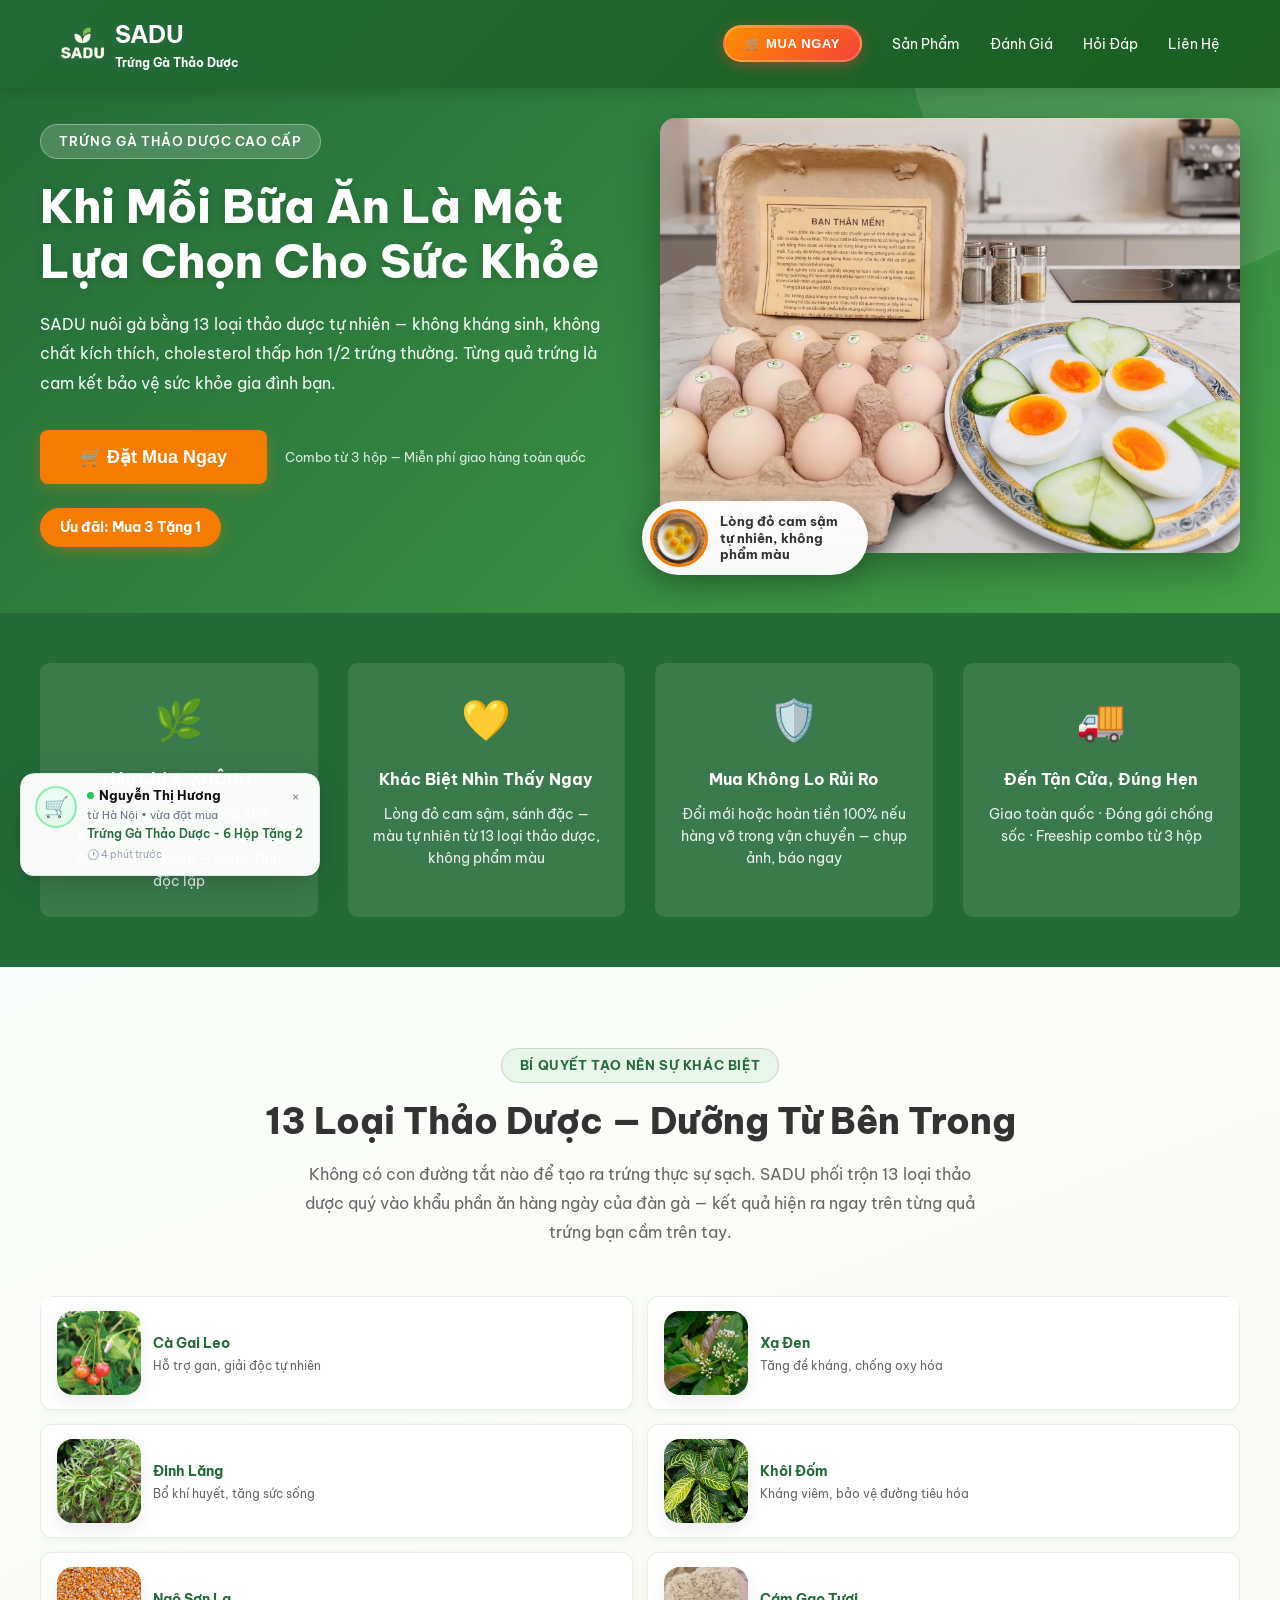
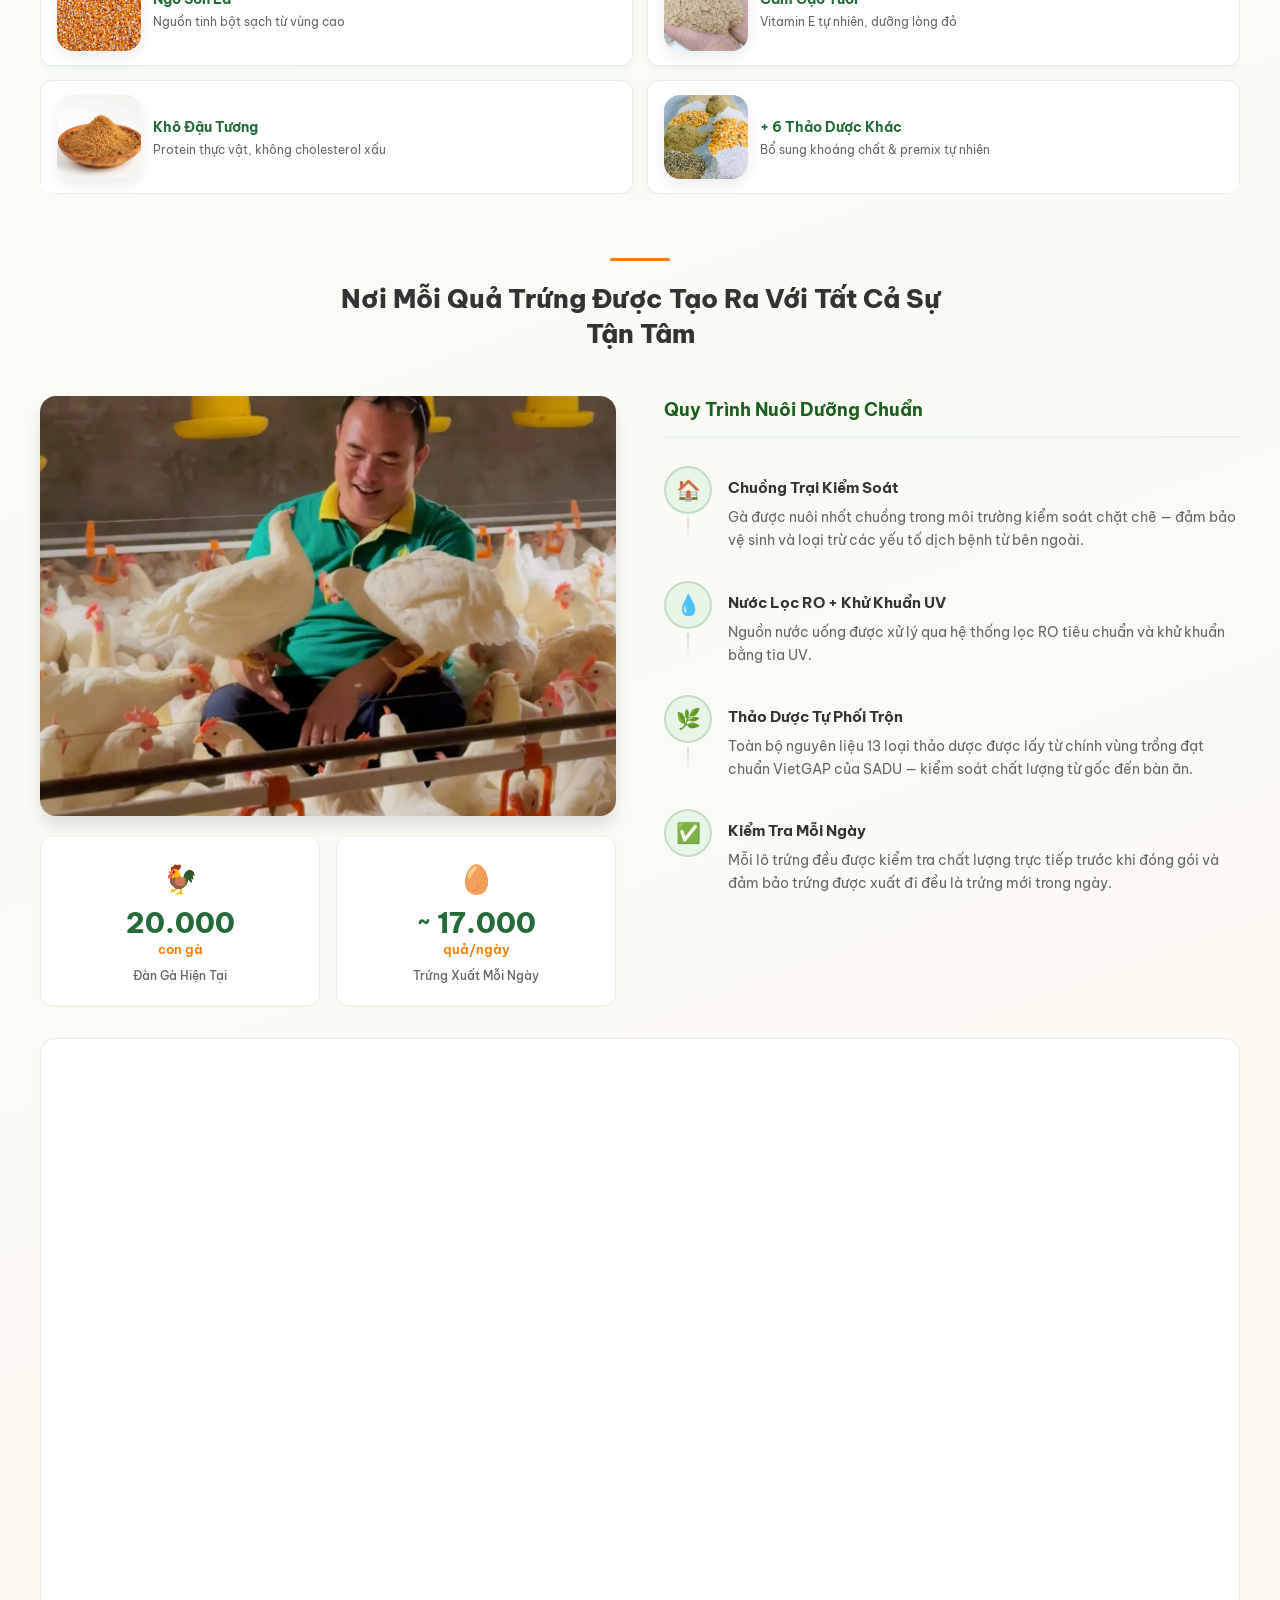
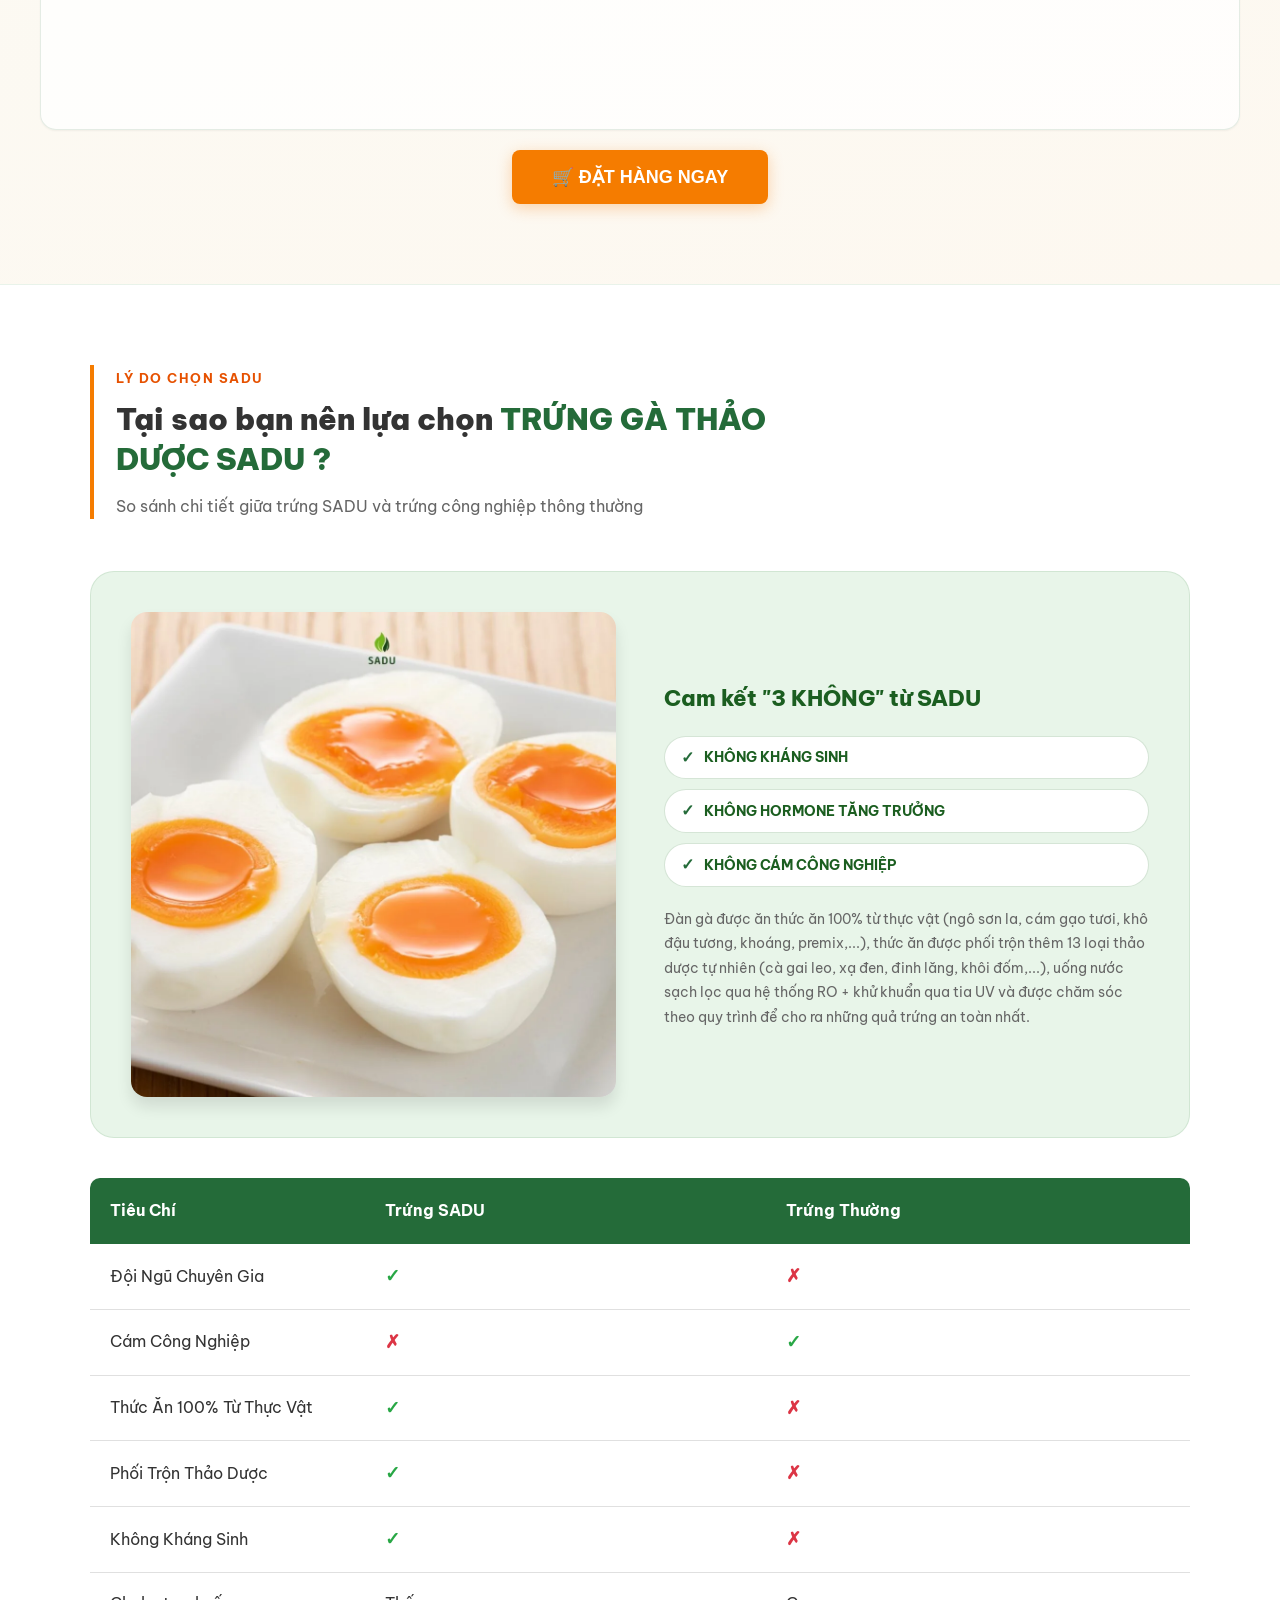
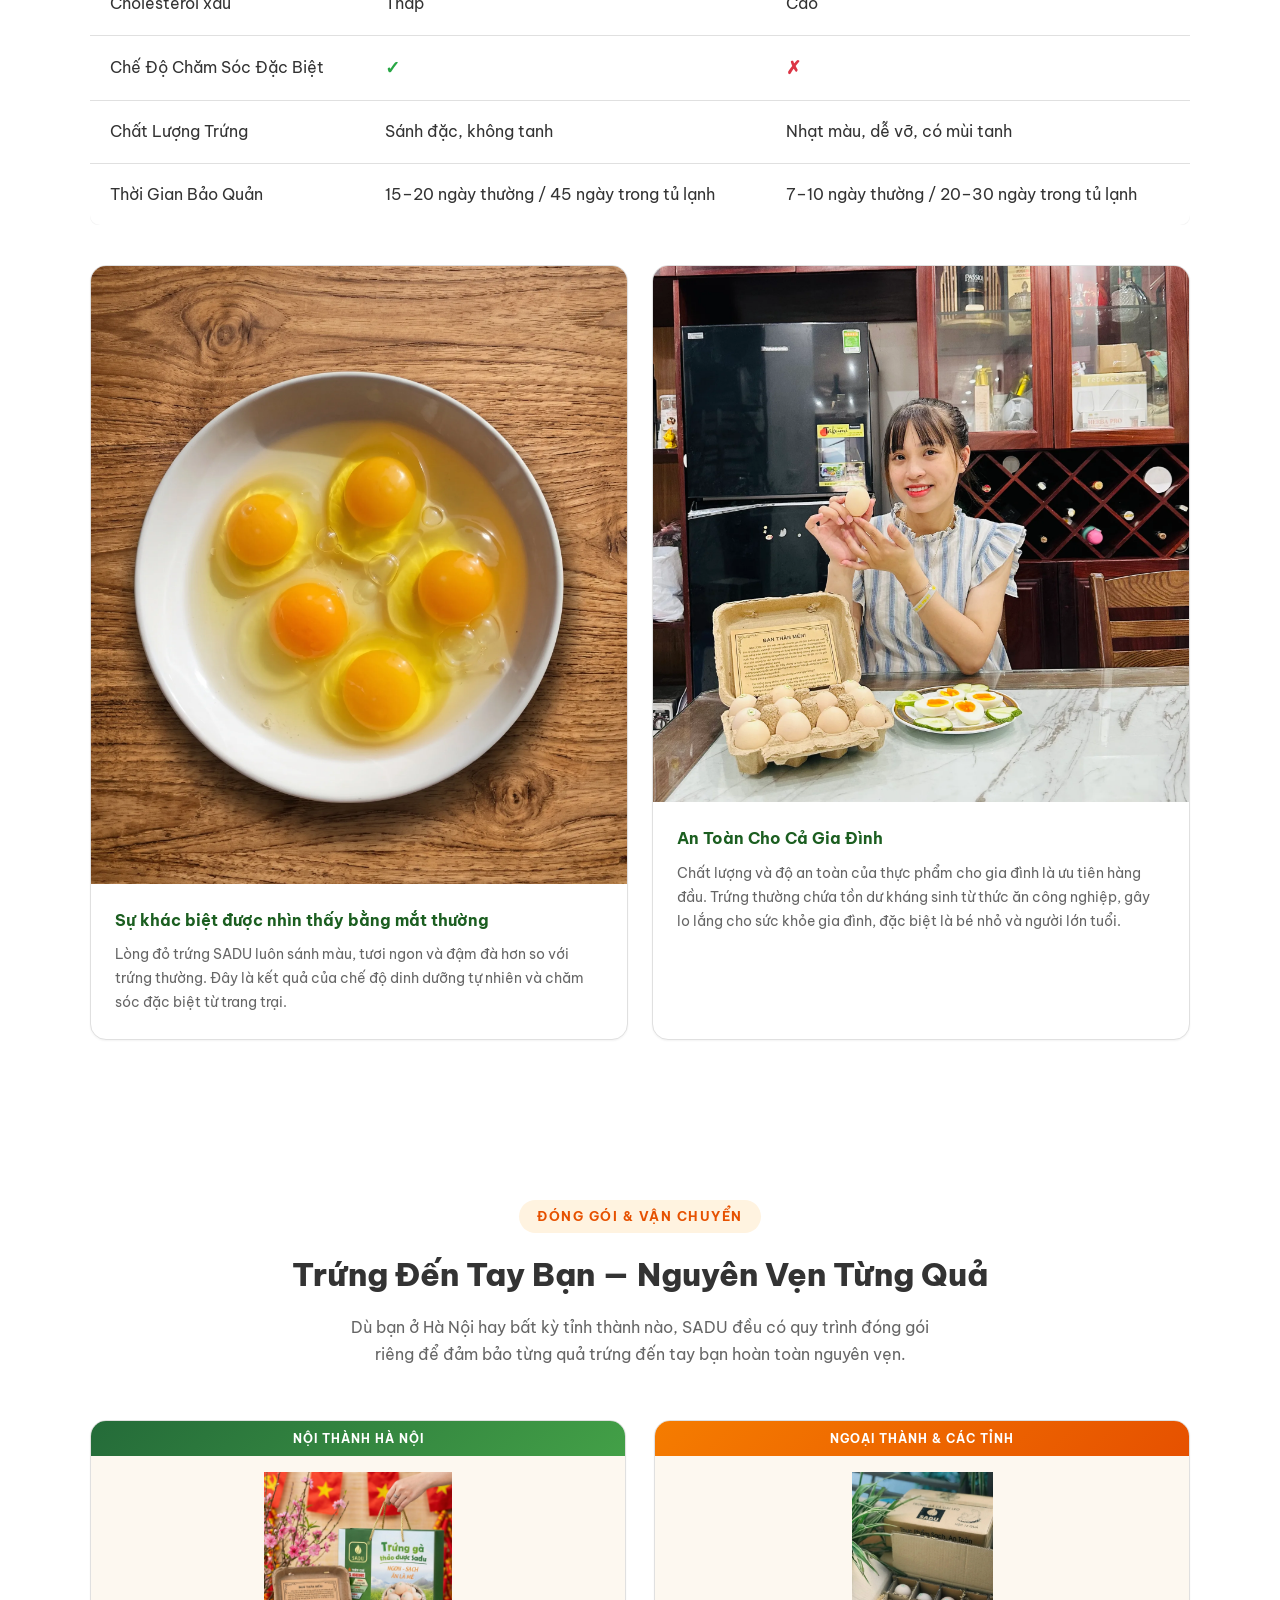
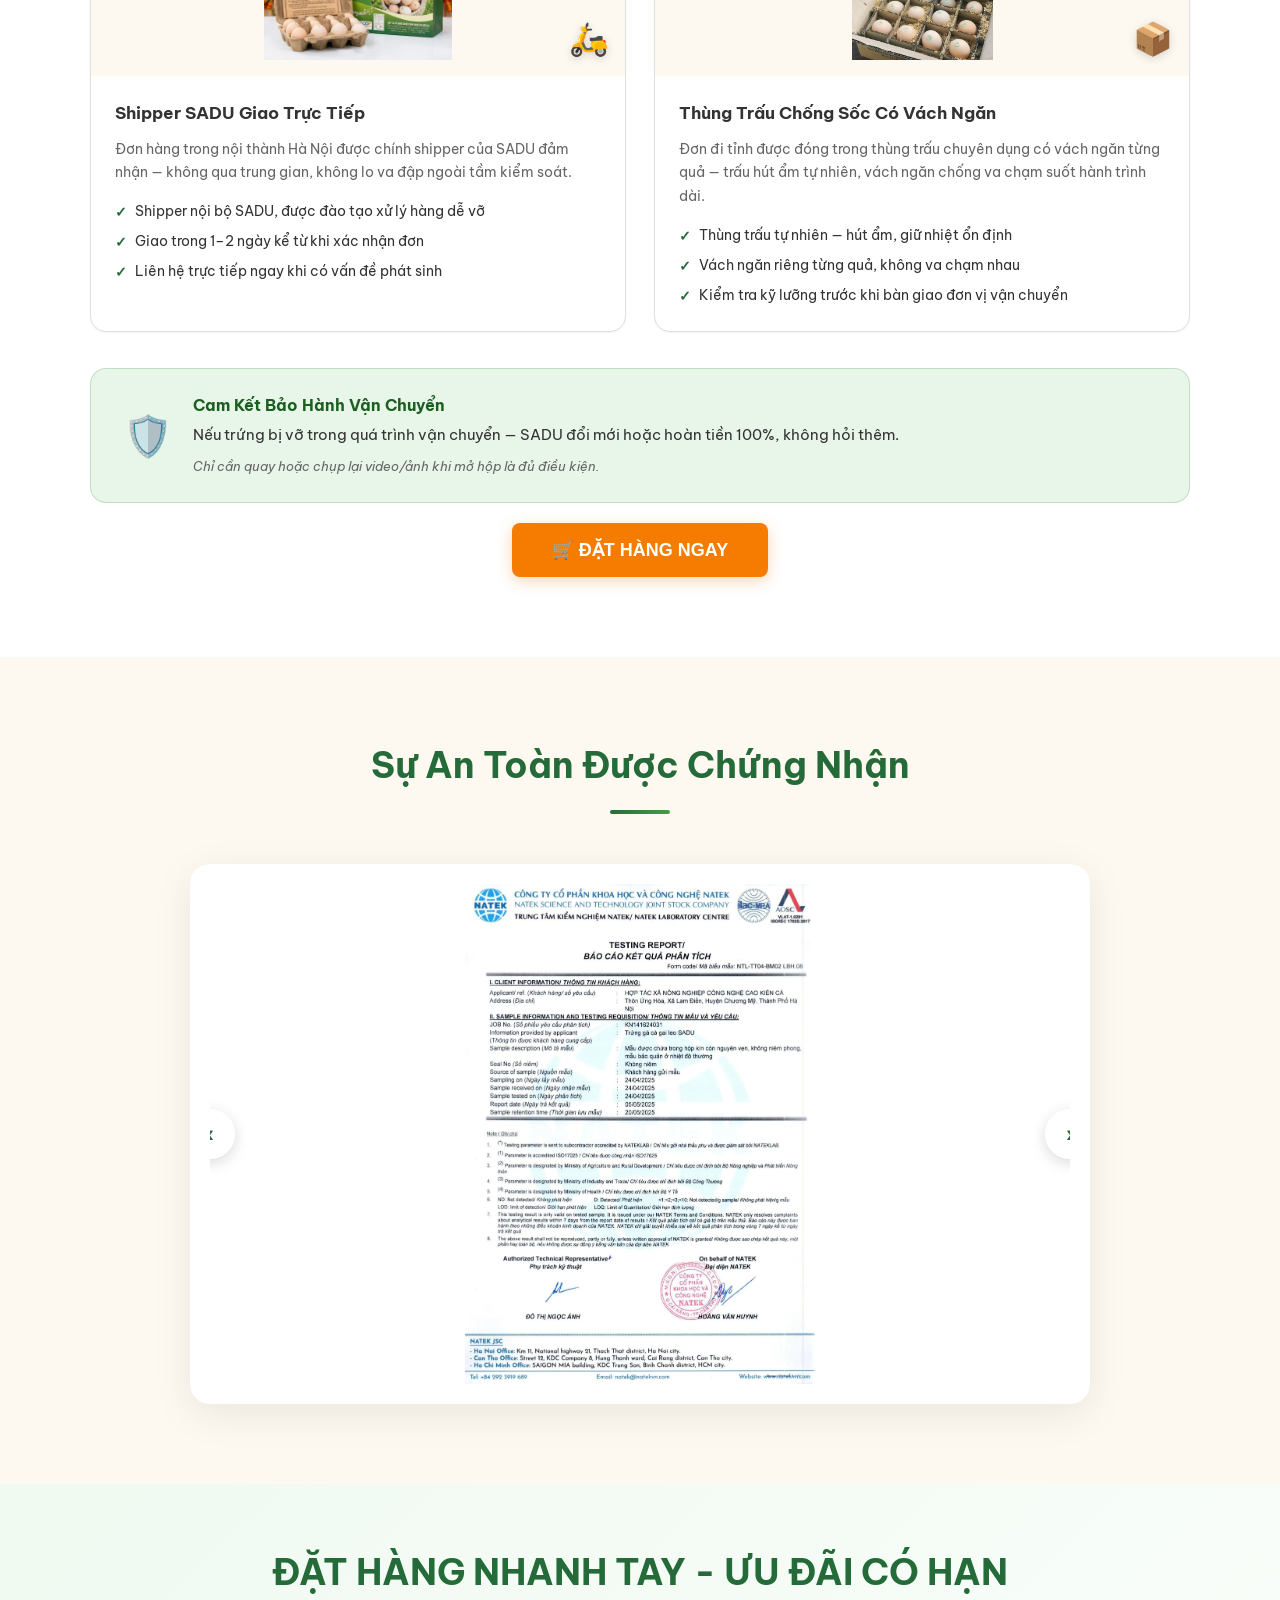
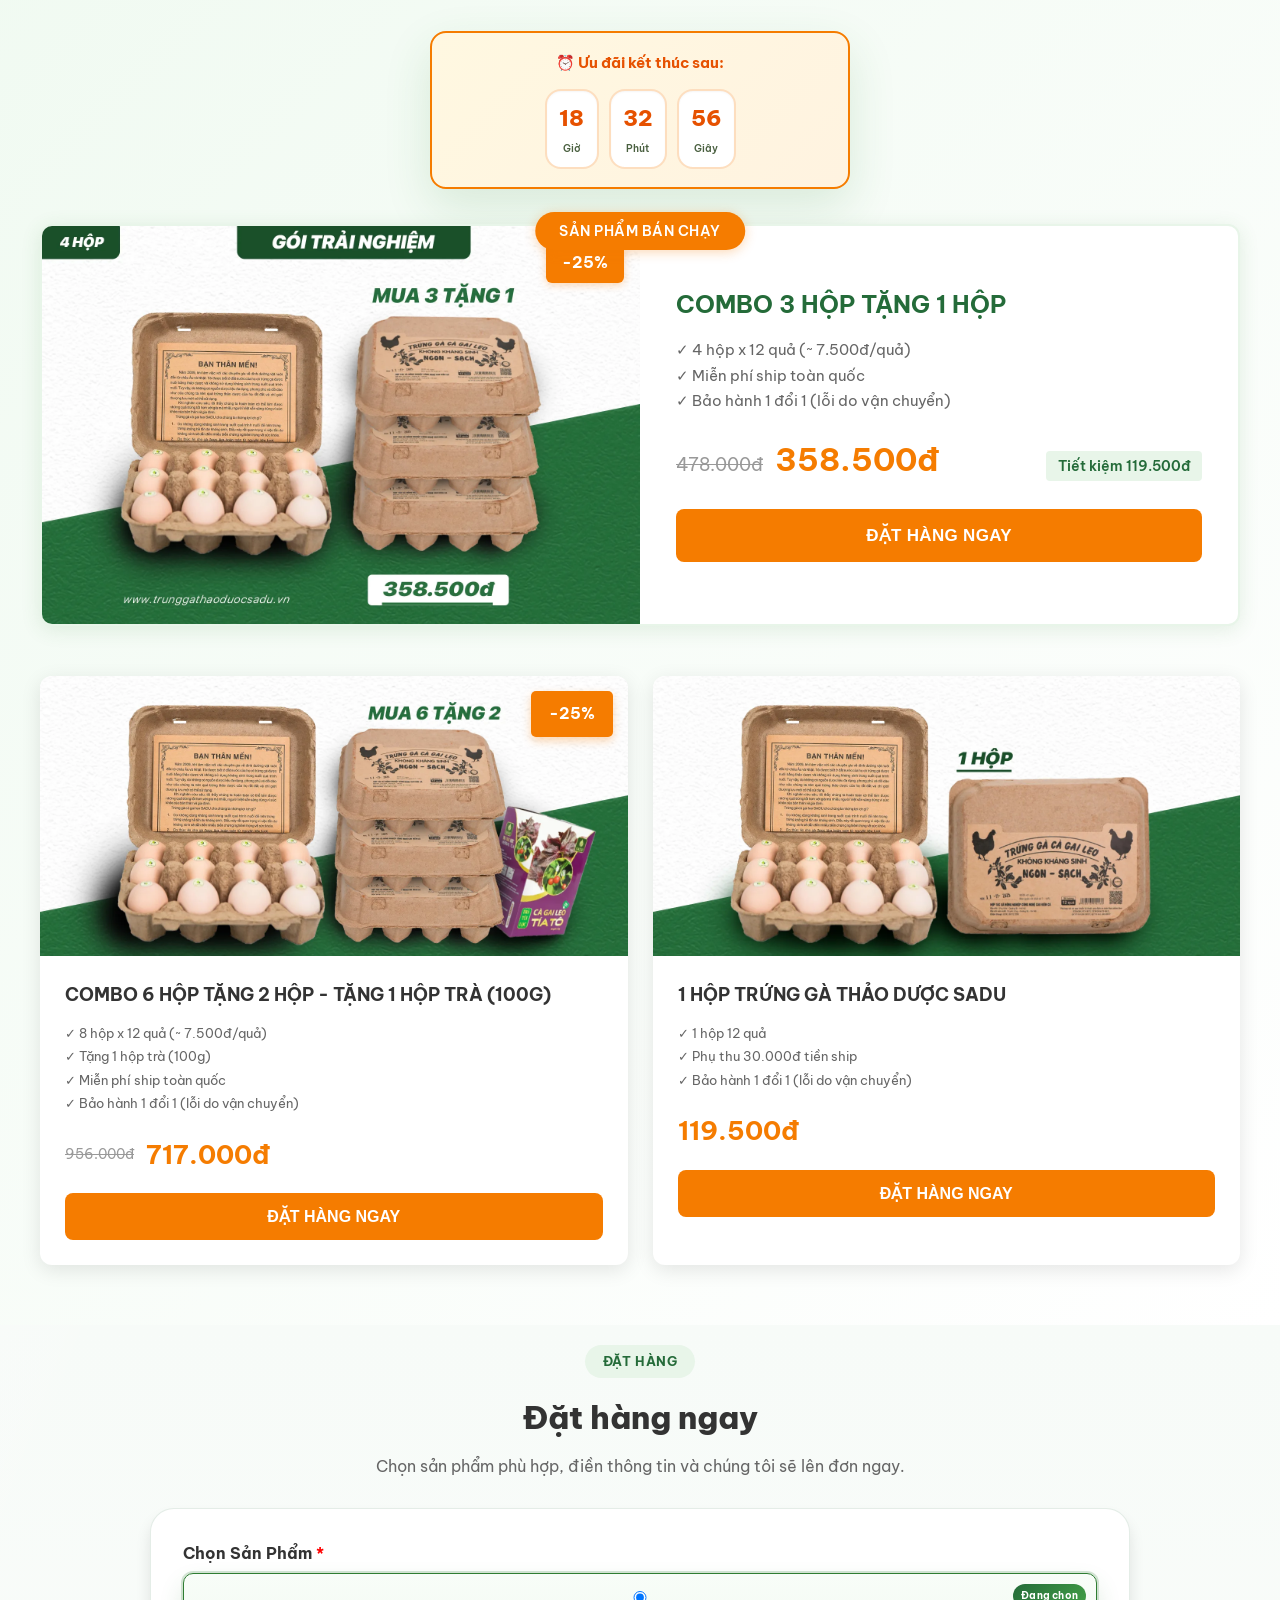
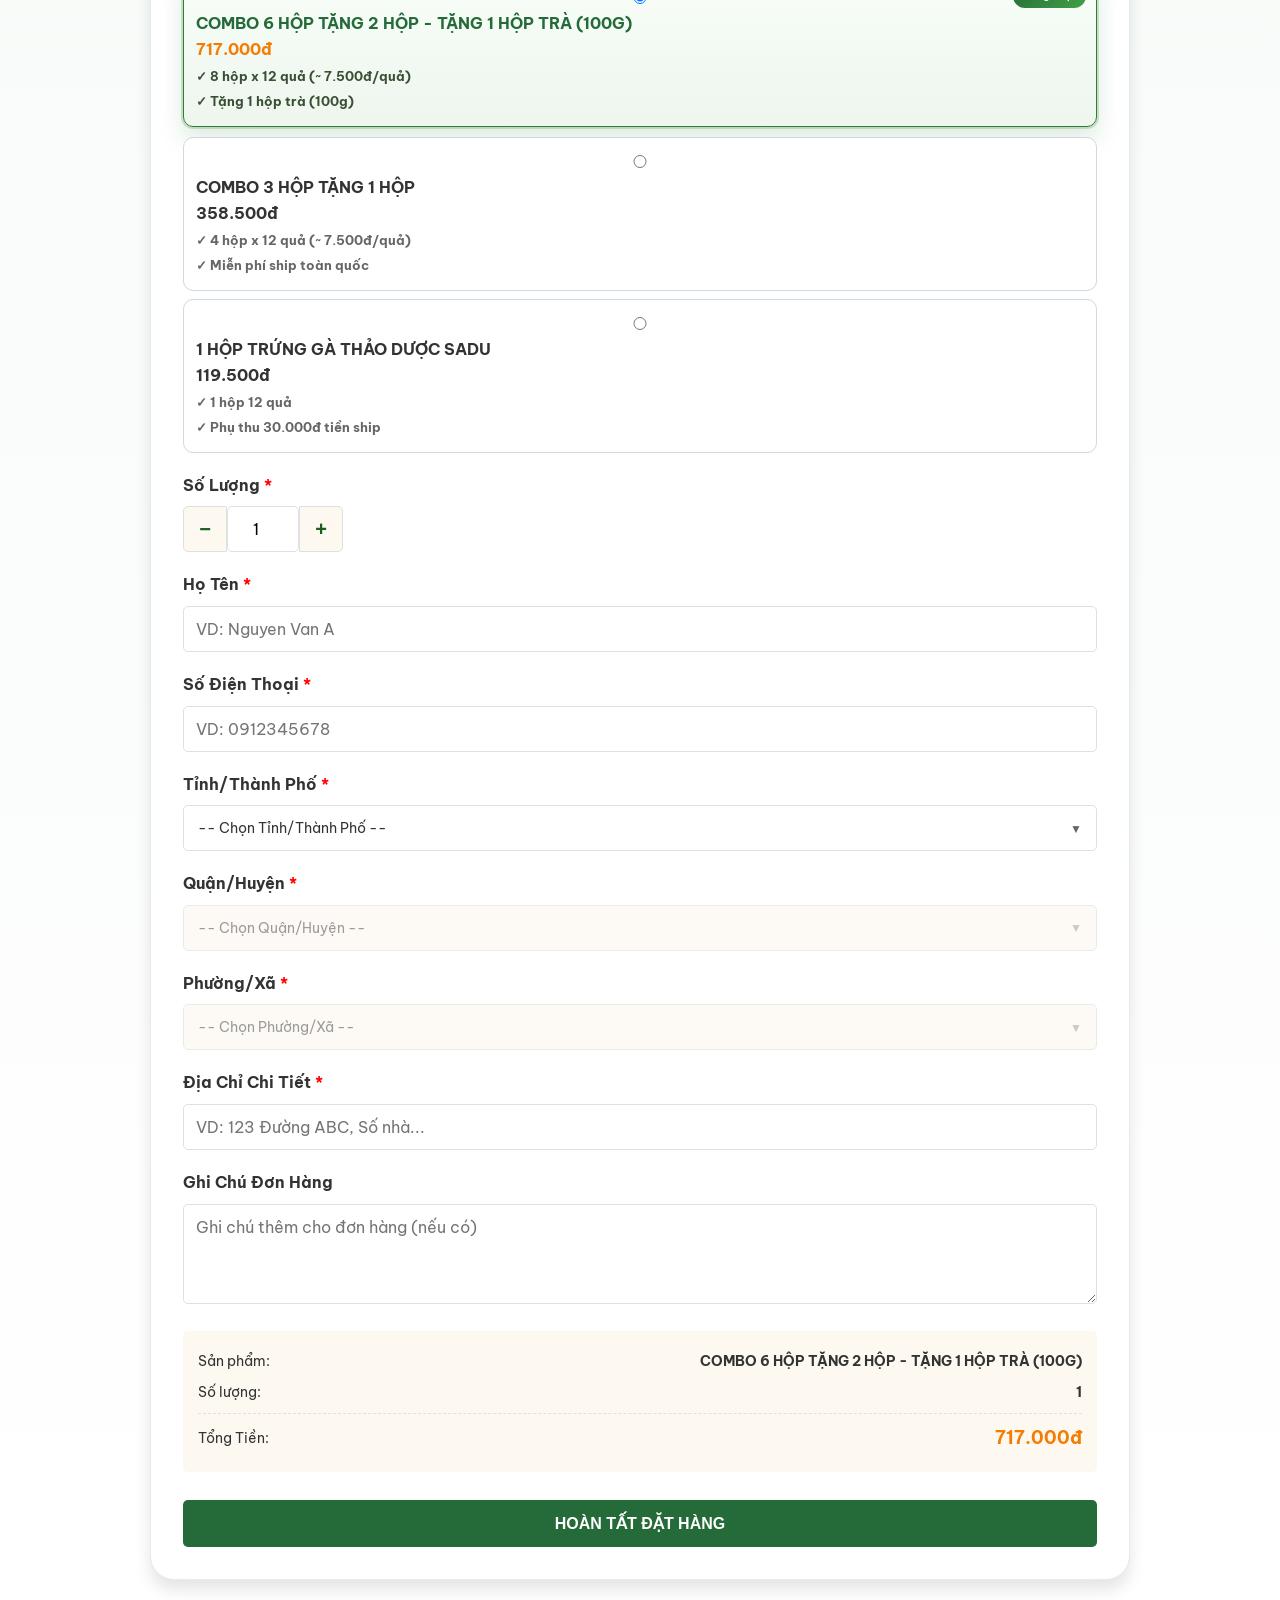
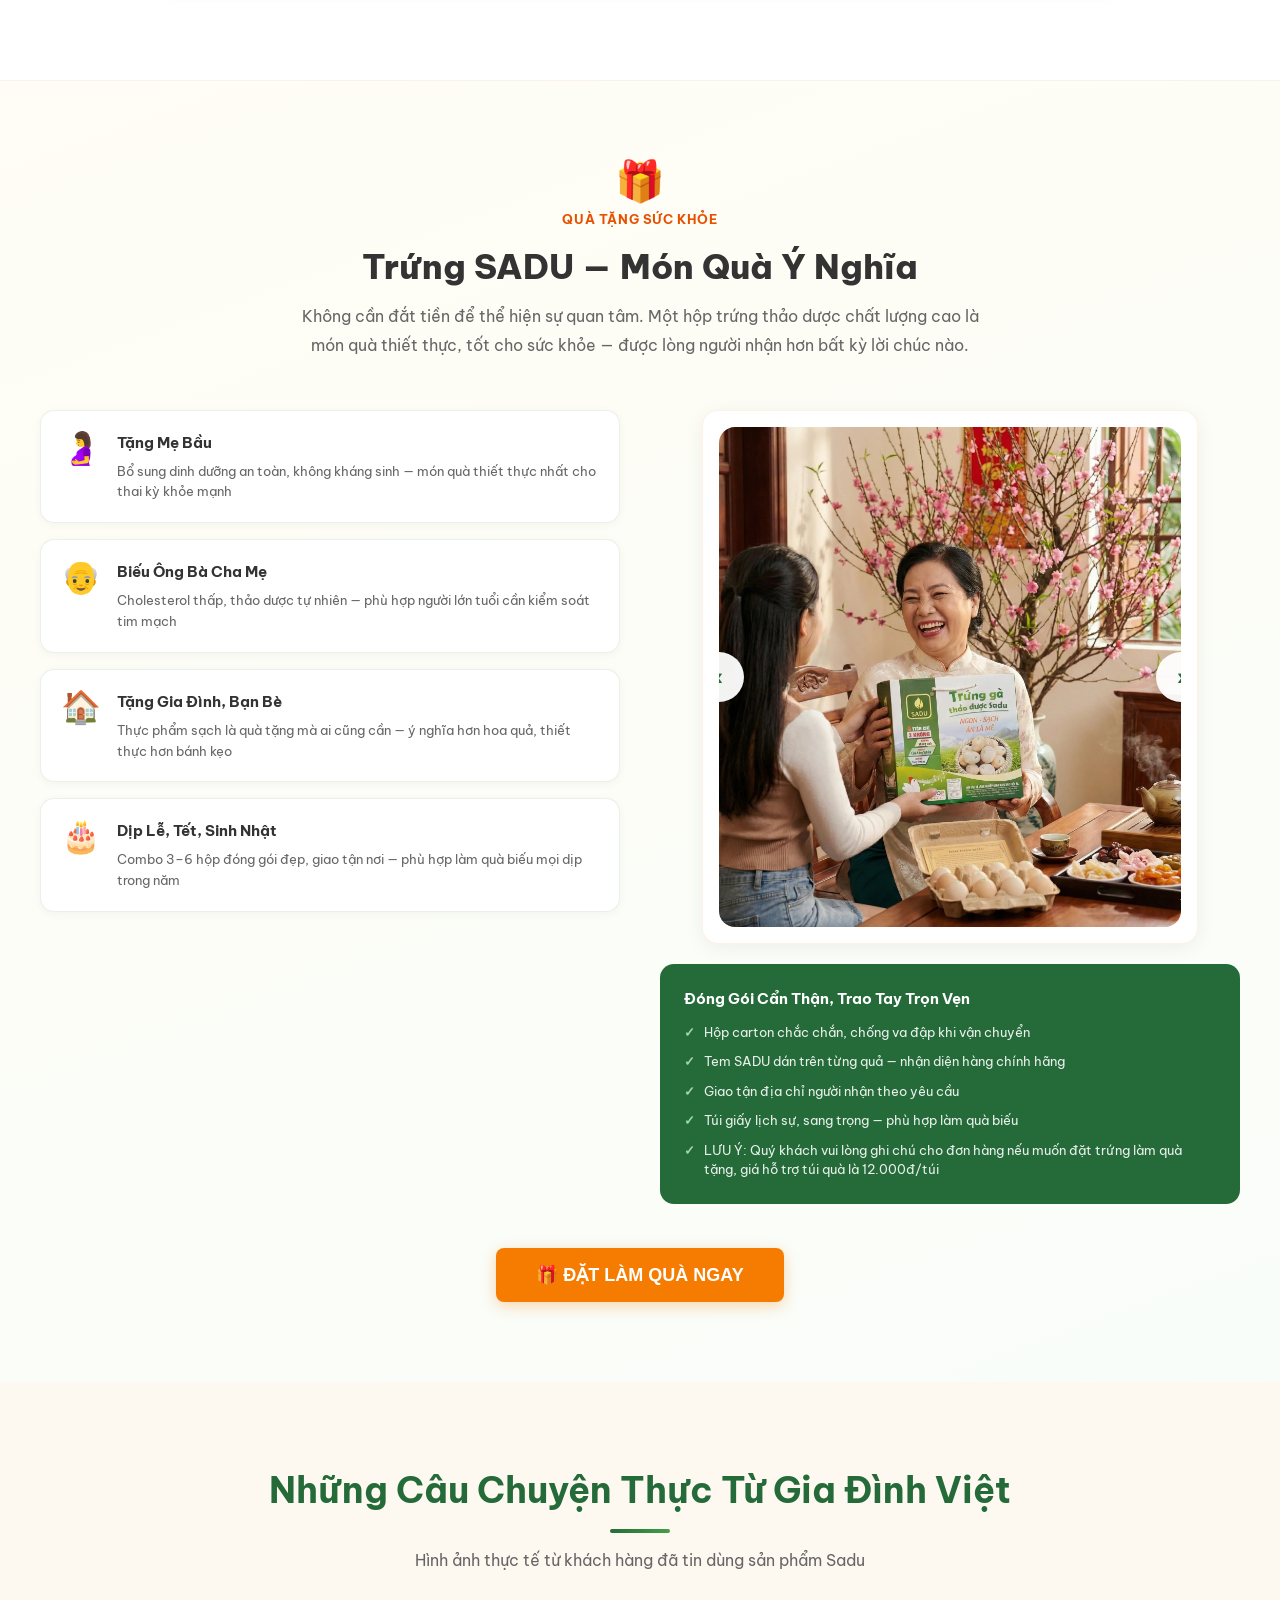
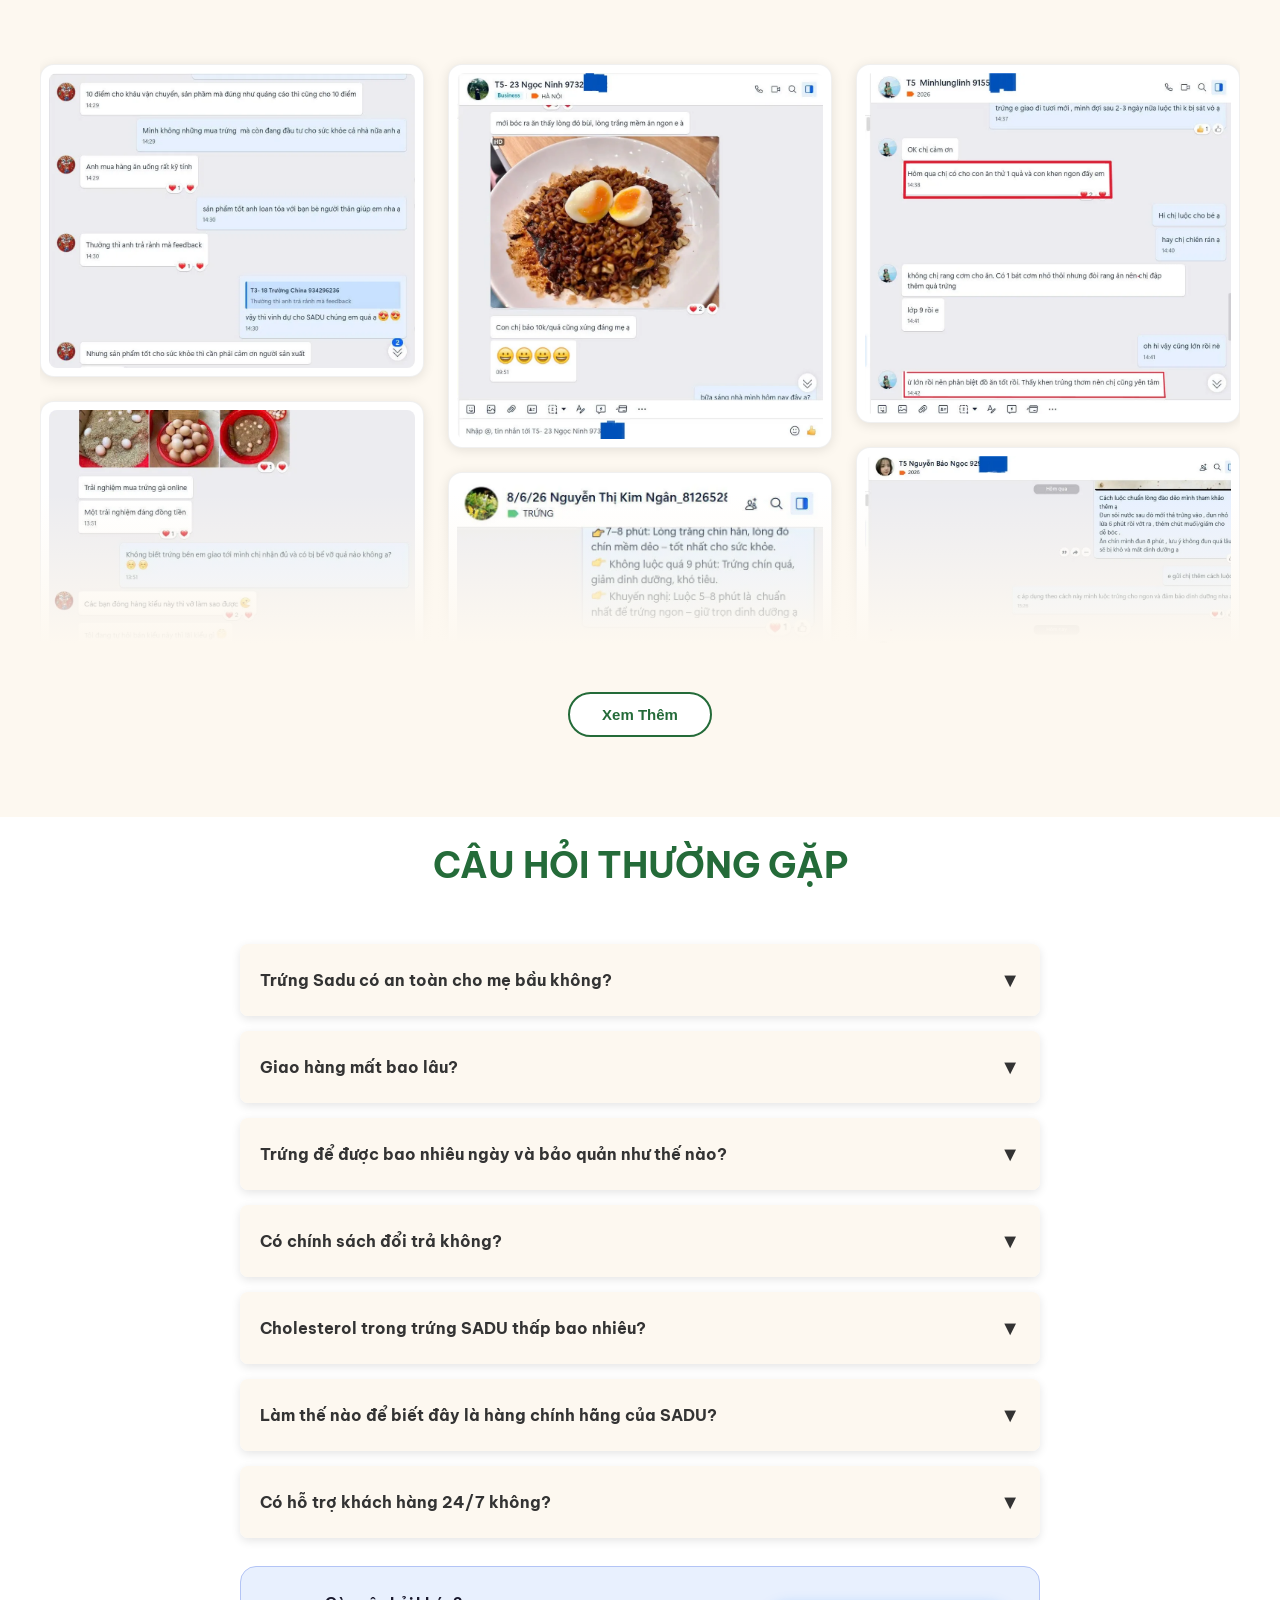
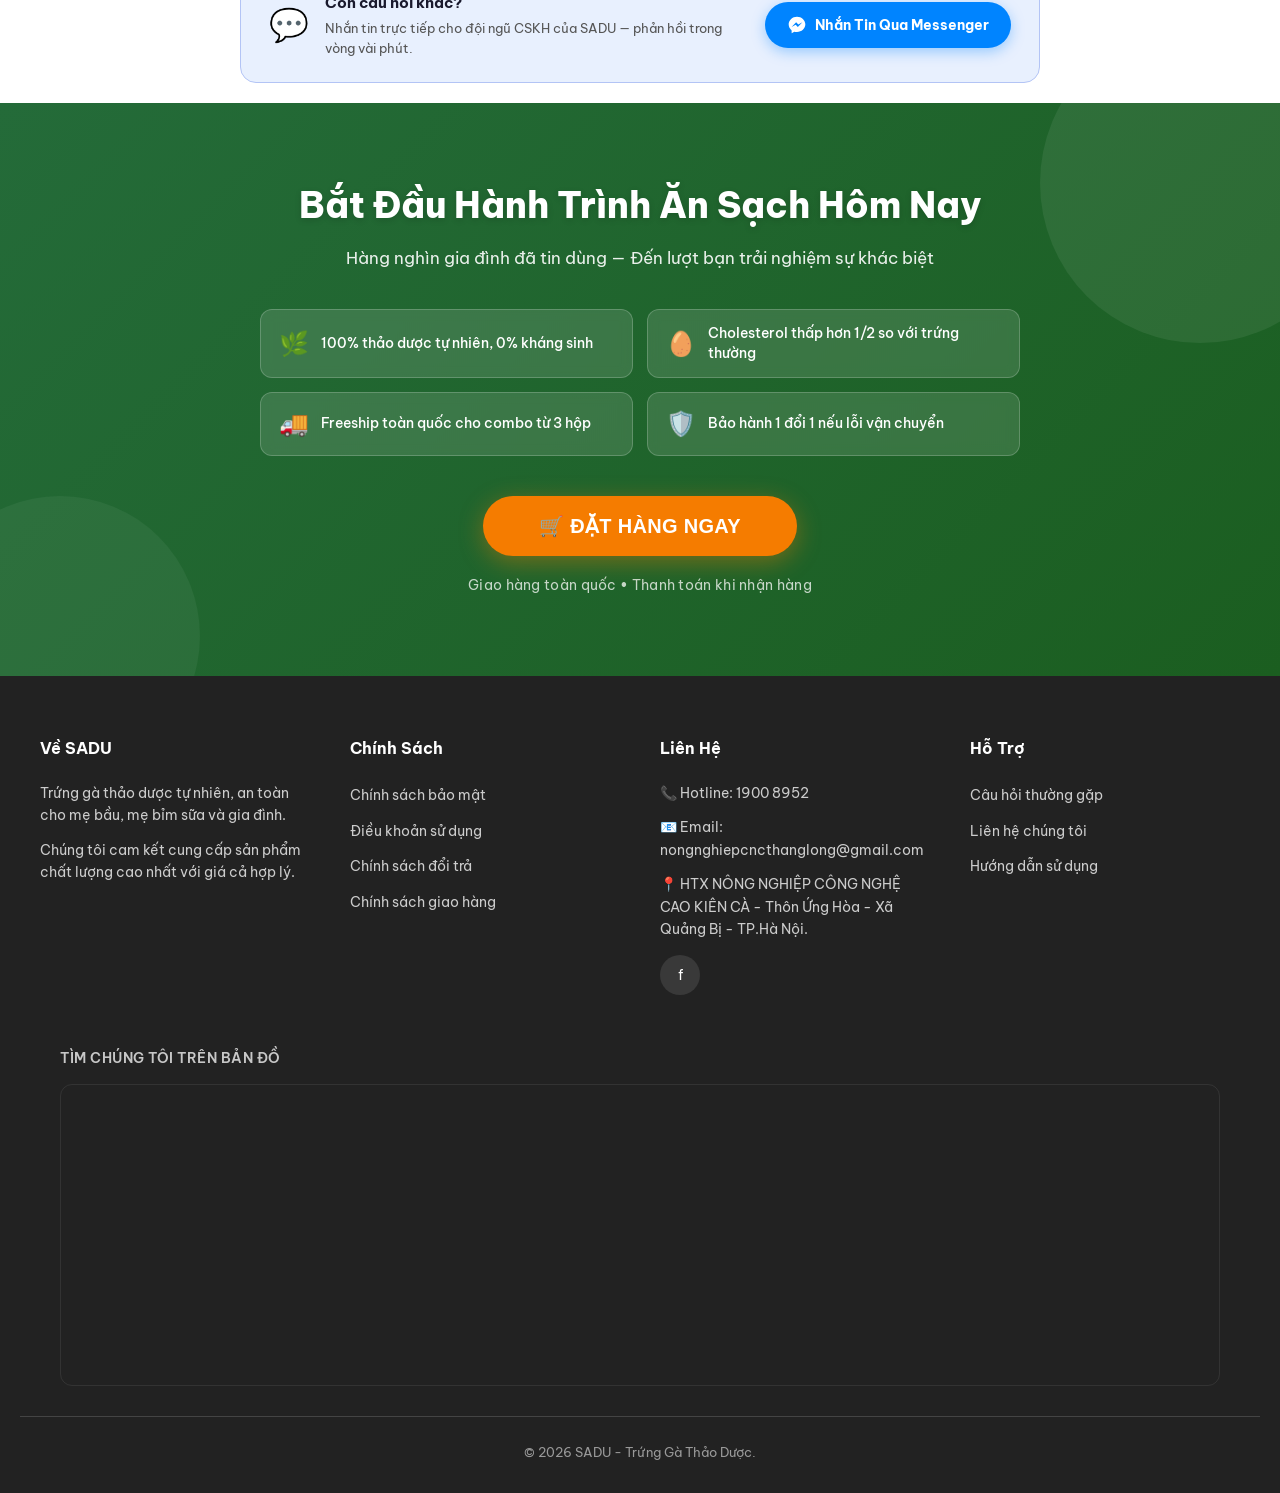
==== commit 0ff90990: "update zoom fb" ====
--- a/index.html
+++ b/index.html
@@ -297,6 +297,17 @@
     <!-- Footer -->
     <footer id="footer"></footer>
 
+    <!-- Image Lightbox Modal -->
+    <div id="imageLightbox" class="lightbox-overlay" role="dialog" aria-modal="true" aria-label="Xem ảnh phóng to" onclick="App.closeLightboxOnBackdrop(event)">
+        <button class="lightbox-close" id="lightboxClose" onclick="App.closeLightbox()" aria-label="Đóng">×</button>
+        <button class="lightbox-nav lightbox-prev" id="lightboxPrev" onclick="App.lightboxPrev()" aria-label="Ảnh trước">&#8249;</button>
+        <div class="lightbox-content-wrap">
+            <img id="lightboxImg" src="" alt="Ảnh khách hàng" class="lightbox-img">
+            <div class="lightbox-counter" id="lightboxCounter">1 / 1</div>
+        </div>
+        <button class="lightbox-nav lightbox-next" id="lightboxNext" onclick="App.lightboxNext()" aria-label="Ảnh tiếp">&#8250;</button>
+    </div>
+
     <!-- Full-screen Loading Overlay (hiện khi đang gửi đơn hàng) -->
     <div id="loadingOverlay" class="loading-overlay">
         <div class="loading-overlay-content">
--- a/css/style.css
+++ b/css/style.css
@@ -410,7 +410,7 @@
   top: 0;
   left: 0;
   right: 0;
-  z-index: 100;
+  z-index: 10000;
   box-shadow: 0 4px 15px rgba(0, 0, 0, 0.15);
   transition:
     background 0.3s ease,
@@ -436,6 +436,7 @@
   display: flex;
   justify-content: space-between;
   align-items: center;
+  position: relative;
 }
 
 .logo {
@@ -488,6 +489,91 @@
 
 .nav-menu a:hover {
   opacity: 0.8;
+}
+
+/* ====================================================
+   Header CTA Button — compact, pill-style, eye-catching
+   Chỉ áp dụng cho nút MUA NGAY bên trong nav-menu ở header
+   ==================================================== */
+.nav-menu .cta-btn {
+  /* Reset general cta-btn sizing */
+  padding: 9px 20px !important;
+  font-size: 13px !important;
+  font-weight: 700 !important;
+  letter-spacing: 0.6px !important;
+  white-space: nowrap !important;
+
+  /* Pill shape */
+  border-radius: 50px !important;
+
+  /* Vivid accent gradient */
+  background: linear-gradient(135deg, #ff8f00 0%, #f44336 100%) !important;
+  color: #fff !important;
+  border: 2px solid rgba(255, 255, 255, 0.22) !important;
+
+  /* Glow shadow */
+  box-shadow:
+    0 3px 14px rgba(244, 67, 54, 0.45),
+    inset 0 1px 0 rgba(255, 255, 255, 0.2) !important;
+
+  /* Flex inline */
+  display: inline-flex !important;
+  align-items: center !important;
+  gap: 5px !important;
+
+  /* Transitions */
+  transition: transform 0.2s ease, box-shadow 0.2s ease, background 0.2s ease !important;
+  position: relative !important;
+  overflow: hidden !important;
+
+  /* Override the big-button animation with a lighter one */
+  animation: header-btn-glow 2s ease-in-out infinite !important;
+}
+
+@keyframes header-btn-glow {
+  0%, 100% {
+    box-shadow: 0 3px 14px rgba(244, 67, 54, 0.4), 0 0 0 0 rgba(244, 67, 54, 0.15);
+  }
+  50% {
+    box-shadow: 0 5px 22px rgba(244, 67, 54, 0.65), 0 0 0 6px rgba(244, 67, 54, 0);
+  }
+}
+
+/* Shimmer cho nút header */
+.nav-menu .cta-btn::after {
+  content: "" !important;
+  position: absolute !important;
+  top: 0 !important;
+  left: -60% !important;
+  width: 45% !important;
+  height: 100% !important;
+  background: linear-gradient(
+    to right,
+    rgba(255,255,255,0) 0%,
+    rgba(255,255,255,0.28) 50%,
+    rgba(255,255,255,0) 100%
+  ) !important;
+  transform: skewX(-20deg) !important;
+  animation: btn-shimmer 2.8s ease-in-out infinite !important;
+  pointer-events: none !important;
+}
+
+/* Before reset (không cần ripple to ở header) */
+.nav-menu .cta-btn::before {
+  display: none !important;
+}
+
+.nav-menu .cta-btn:hover {
+  background: linear-gradient(135deg, #e65100 0%, #c62828 100%) !important;
+  transform: translateY(-2px) scale(1.04) !important;
+  box-shadow: 0 8px 24px rgba(244, 67, 54, 0.6) !important;
+  animation: none !important;
+}
+
+.nav-menu .cta-btn:active {
+  transform: scale(0.96) translateY(0) !important;
+  box-shadow: 0 2px 8px rgba(244, 67, 54, 0.35) !important;
+  animation: none !important;
 }
 
 .mobile-menu-btn {
@@ -2922,7 +3008,7 @@
 
 .submit-btn {
   width: 100%;
-  background: var(--accent);
+  background: var(--primary);
   color: white;
   border: none;
   padding: 14px;
@@ -2936,8 +3022,9 @@
   overflow-wrap: anywhere;
 }
 .submit-btn:hover {
-  background: var(--accent-dark);
+  background: var(--primary-dark, #1b5e20);
   transform: translateY(-2px);
+  box-shadow: 0 6px 20px rgba(46, 125, 50, 0.4);
 }
 
 /* Scroll to Top Button */
@@ -3868,8 +3955,141 @@
 }
 
 /* ============================================
-   GIFT SECTION
+   IMAGE LIGHTBOX / ZOOM OVERLAY
    ============================================ */
+
+/* Cursor pointer cho ảnh gallery */
+.feedback-item {
+  cursor: zoom-in;
+}
+
+/* Overlay nền tối */
+.lightbox-overlay {
+  display: none;
+  position: fixed;
+  inset: 0;
+  z-index: 99999;
+  background: rgba(0, 0, 0, 0.92);
+  backdrop-filter: blur(8px);
+  -webkit-backdrop-filter: blur(8px);
+  align-items: center;
+  justify-content: center;
+  gap: 16px;
+  padding: 16px;
+  animation: lightboxFadeIn 0.25s ease;
+}
+
+.lightbox-overlay.is-open {
+  display: flex;
+}
+
+@keyframes lightboxFadeIn {
+  from { opacity: 0; }
+  to   { opacity: 1; }
+}
+
+/* Wrapper ảnh + counter */
+.lightbox-content-wrap {
+  position: relative;
+  display: flex;
+  flex-direction: column;
+  align-items: center;
+  gap: 12px;
+  max-width: calc(100vw - 160px);
+  max-height: calc(100vh - 80px);
+}
+
+/* Ảnh phóng to */
+.lightbox-img {
+  max-width: 100%;
+  max-height: calc(100vh - 140px);
+  width: auto;
+  height: auto;
+  object-fit: contain;
+  border-radius: 12px;
+  box-shadow: 0 24px 80px rgba(0, 0, 0, 0.6);
+  animation: lightboxZoomIn 0.3s cubic-bezier(0.34, 1.56, 0.64, 1);
+  display: block;
+  user-select: none;
+}
+
+@keyframes lightboxZoomIn {
+  from { transform: scale(0.82); opacity: 0; }
+  to   { transform: scale(1);    opacity: 1; }
+}
+
+/* Counter "3 / 12" */
+.lightbox-counter {
+  color: rgba(255, 255, 255, 0.75);
+  font-size: 13px;
+  font-weight: 500;
+  letter-spacing: 0.5px;
+  text-align: center;
+  background: rgba(255, 255, 255, 0.08);
+  padding: 4px 14px;
+  border-radius: 20px;
+  border: 1px solid rgba(255, 255, 255, 0.15);
+}
+
+/* Nút đóng */
+.lightbox-close {
+  position: fixed;
+  top: 18px;
+  right: 22px;
+  background: rgba(255, 255, 255, 0.12);
+  border: 1px solid rgba(255, 255, 255, 0.25);
+  color: #fff;
+  font-size: 28px;
+  line-height: 1;
+  width: 46px;
+  height: 46px;
+  border-radius: 50%;
+  cursor: pointer;
+  display: flex;
+  align-items: center;
+  justify-content: center;
+  transition: background 0.2s, transform 0.2s;
+  z-index: 100001;
+  backdrop-filter: blur(4px);
+}
+
+.lightbox-close:hover {
+  background: rgba(255, 255, 255, 0.25);
+  transform: scale(1.1) rotate(90deg);
+}
+
+/* Nút prev / next */
+.lightbox-nav {
+  background: rgba(255, 255, 255, 0.1);
+  border: 1px solid rgba(255, 255, 255, 0.2);
+  color: #fff;
+  font-size: 36px;
+  line-height: 1;
+  width: 54px;
+  height: 54px;
+  border-radius: 50%;
+  cursor: pointer;
+  flex-shrink: 0;
+  display: flex;
+  align-items: center;
+  justify-content: center;
+  transition: background 0.2s, transform 0.2s;
+  backdrop-filter: blur(4px);
+  user-select: none;
+}
+
+.lightbox-nav:hover {
+  background: rgba(255, 255, 255, 0.25);
+  transform: scale(1.1);
+}
+
+.lightbox-nav:disabled {
+  opacity: 0.3;
+  cursor: default;
+  transform: none;
+}
+
+
 
 .gift-section {
   background: linear-gradient(160deg, #fffdf5 0%, #f9fdf9 100%);
@@ -4819,3 +5039,123 @@
   width: fit-content;
   border: 1px solid rgba(46, 125, 50, 0.18);
 }
+
+/* ===================================================
+   CTA BUTTON ATTENTION ANIMATIONS
+   - Shimmer light sweep (quét ánh sáng ngang)
+   - Glow pulse (nhịp đập phát sáng)
+   - Periodic wiggle (lắc nhẹ mỗi 4 giây)
+   =================================================== */
+
+@keyframes btn-shimmer {
+  0% { transform: translateX(-140%) skewX(-20deg); }
+  100% { transform: translateX(260%) skewX(-20deg); }
+}
+
+@keyframes btn-glow-pulse {
+  0%, 100% {
+    box-shadow: 0 4px 18px rgba(245, 124, 0, 0.35), 0 0 0 0 rgba(245, 124, 0, 0.12);
+  }
+  50% {
+    box-shadow: 0 8px 32px rgba(245, 124, 0, 0.6), 0 0 0 8px rgba(245, 124, 0, 0);
+  }
+}
+
+@keyframes btn-wiggle {
+  0%, 88%, 100%  { transform: translateY(0) rotate(0deg); }
+  90%  { transform: translateY(-3px) rotate(-1.5deg); }
+  92%  { transform: translateY(-3px) rotate(1.5deg); }
+  94%  { transform: translateY(-2px) rotate(-1deg); }
+  96%  { transform: translateY(-2px) rotate(1deg); }
+  98%  { transform: translateY(-1px) rotate(0deg); }
+}
+
+/* Shimmer pseudo-element cho tất cả nút mua hàng (trừ submit-btn) */
+.cta-btn::after,
+.featured-product-btn::after,
+.product-btn::after,
+.special-cta-button::after,
+.final-cta-btn::after {
+  content: "";
+  position: absolute;
+  top: 0;
+  left: -60%;
+  width: 45%;
+  height: 100%;
+  background: linear-gradient(
+    to right,
+    rgba(255, 255, 255, 0) 0%,
+    rgba(255, 255, 255, 0.32) 50%,
+    rgba(255, 255, 255, 0) 100%
+  );
+  transform: skewX(-20deg);
+  animation: btn-shimmer 3.5s ease-in-out infinite;
+  pointer-events: none;
+}
+
+/* submit-btn shimmer riêng */
+.submit-btn::after {
+  content: "";
+  position: absolute;
+  top: 0;
+  left: -60%;
+  width: 45%;
+  height: 100%;
+  background: linear-gradient(
+    to right,
+    rgba(255, 255, 255, 0) 0%,
+    rgba(255, 255, 255, 0.22) 50%,
+    rgba(255, 255, 255, 0) 100%
+  );
+  transform: skewX(-20deg);
+  animation: btn-shimmer 3s ease-in-out infinite;
+  pointer-events: none;
+}
+
+/* Glow pulse + wiggle combined trên tất cả nút mua (màu cam) */
+.cta-btn,
+.featured-product-btn,
+.product-btn,
+.special-cta-button,
+.final-cta-btn {
+  animation: btn-glow-pulse 2.2s ease-in-out infinite, btn-wiggle 4s ease-in-out infinite !important;
+}
+
+/* submit-btn: glow màu xanh lá --primary */
+@keyframes submit-btn-glow-pulse {
+  0%, 100% {
+    box-shadow: 0 4px 18px rgba(46, 125, 50, 0.35), 0 0 0 0 rgba(46, 125, 50, 0.12);
+  }
+  50% {
+    box-shadow: 0 8px 32px rgba(46, 125, 50, 0.6), 0 0 0 8px rgba(46, 125, 50, 0);
+  }
+}
+.submit-btn {
+  animation: submit-btn-glow-pulse 2.2s ease-in-out infinite, btn-wiggle 4s ease-in-out infinite !important;
+}
+
+/* Khi hover: tắt animation, giữ glow mạnh */
+.cta-btn:hover,
+.featured-product-btn:hover,
+.product-btn:hover,
+.special-cta-button:hover,
+.final-cta-btn:hover {
+  animation: none !important;
+  box-shadow: 0 10px 36px rgba(245, 124, 0, 0.58) !important;
+}
+.submit-btn:hover {
+  animation: none !important;
+  box-shadow: 0 10px 36px rgba(46, 125, 50, 0.55) !important;
+}
+
+/* Khi :active: scale nhỏ lại tạo cảm giác nhấn */
+.cta-btn:active,
+.featured-product-btn:active,
+.product-btn:active,
+.special-cta-button:active,
+.final-cta-btn:active,
+.submit-btn:active {
+  animation: none !important;
+  transform: scale(0.97) translateY(1px) !important;
+  box-shadow: 0 3px 10px rgba(0, 0, 0, 0.2) !important;
+}
--- a/css/responsive.css
+++ b/css/responsive.css
@@ -283,27 +283,81 @@
     font-size: 15px;
   }
 
+  /* Mobile Header & Menu Scroll Fix */
+  header,
+  header.scrolled {
+    background: #1b5e20 !important;
+    backdrop-filter: none !important;
+    -webkit-backdrop-filter: none !important;
+  }
+
   .nav-menu {
     display: none;
-    position: absolute;
-    top: 60px;
-    left: 0;
-    right: 0;
-    background: linear-gradient(135deg, var(--primary) 0%, #1b5e20 100%);
-    flex-direction: column;
-    gap: 0;
-    padding: 15px 0;
-    box-shadow: 0 4px 15px rgba(0, 0, 0, 0.15);
+    /* position and top are controlled by JS — no !important so JS can override */
+    position: fixed;
+    top: 54px;
+    left: 0 !important;
+    right: 0 !important;
+    width: 100% !important;
+    max-width: 100% !important;
+    background: #1b4332 !important;
+    flex-direction: column !important;
+    gap: 0 !important;
+    padding: 8px 0 !important;
+    box-shadow: 0 12px 35px rgba(0, 0, 0, 0.4) !important;
+    z-index: 99999 !important;
+    border-bottom: 3px solid var(--primary, #2e7d32) !important;
   }
   .nav-menu.mobile-active {
-    display: flex;
+    display: flex !important;
+    visibility: visible !important;
+    opacity: 1 !important;
+    pointer-events: auto !important;
   }
   .nav-menu a {
-    padding: 12px 20px;
-    border-bottom: 1px solid rgba(255, 255, 255, 0.1);
+    color: #ffffff !important;
+    padding: 14px 24px !important;
+    font-size: 15px !important;
+    font-weight: 700 !important;
+    border-bottom: 1px solid rgba(255, 255, 255, 0.12) !important;
+    text-decoration: none !important;
+    display: block !important;
+    background: transparent !important;
+  }
+  .nav-menu a:last-child {
+    border-bottom: none !important;
+  }
+  /* Nút MUA NGAY trong mobile menu: full-width nổi bật */
+  .nav-menu .cta-btn {
+    display: block !important;
+    width: calc(100% - 32px) !important;
+    margin: 12px 16px 8px !important;
+    padding: 14px 20px !important;
+    font-size: 16px !important;
+    border-radius: 12px !important;
+    border-bottom: none !important;
+    text-align: center !important;
+    background: linear-gradient(135deg, #ff8f00 0%, #f44336 100%) !important;
+    color: #fff !important;
+    border: none !important;
+    box-shadow: 0 4px 16px rgba(244, 67, 54, 0.4) !important;
   }
   .mobile-menu-btn {
-    display: block;
+    display: flex !important;
+    align-items: center;
+    justify-content: center;
+    min-width: 44px;
+    min-height: 44px;
+    padding: 8px;
+    background: transparent;
+    border: none;
+    color: #ffffff;
+    font-size: 26px;
+    cursor: pointer;
+    z-index: 10002;
+    position: relative;
+    user-select: none;
+    -webkit-tap-highlight-color: transparent;
   }
 
   .pricing-item.featured {
@@ -1159,11 +1213,7 @@
     border-radius: 4px;
   }
   .mobile-menu-btn {
-    font-size: 20px;
-  }
-  .nav-menu a {
-    font-size: 12px;
-    padding: 10px 14px;
+    font-size: 24px;
   }
 
   .hero {
@@ -2180,3 +2230,31 @@
     font-size: 20px;
   }
 }
+
+/* ============================================
+   LIGHTBOX - Responsive (Mobile)
+   ============================================ */
+@media (max-width: 600px) {
+  .lightbox-content-wrap {
+    max-width: calc(100vw - 100px);
+  }
+
+  .lightbox-nav {
+    width: 40px;
+    height: 40px;
+    font-size: 26px;
+  }
+
+  .lightbox-img {
+    max-height: calc(100vh - 160px);
+    border-radius: 8px;
+  }
+
+  .lightbox-close {
+    width: 38px;
+    height: 38px;
+    font-size: 22px;
+    top: 12px;
+    right: 12px;
+  }
+}
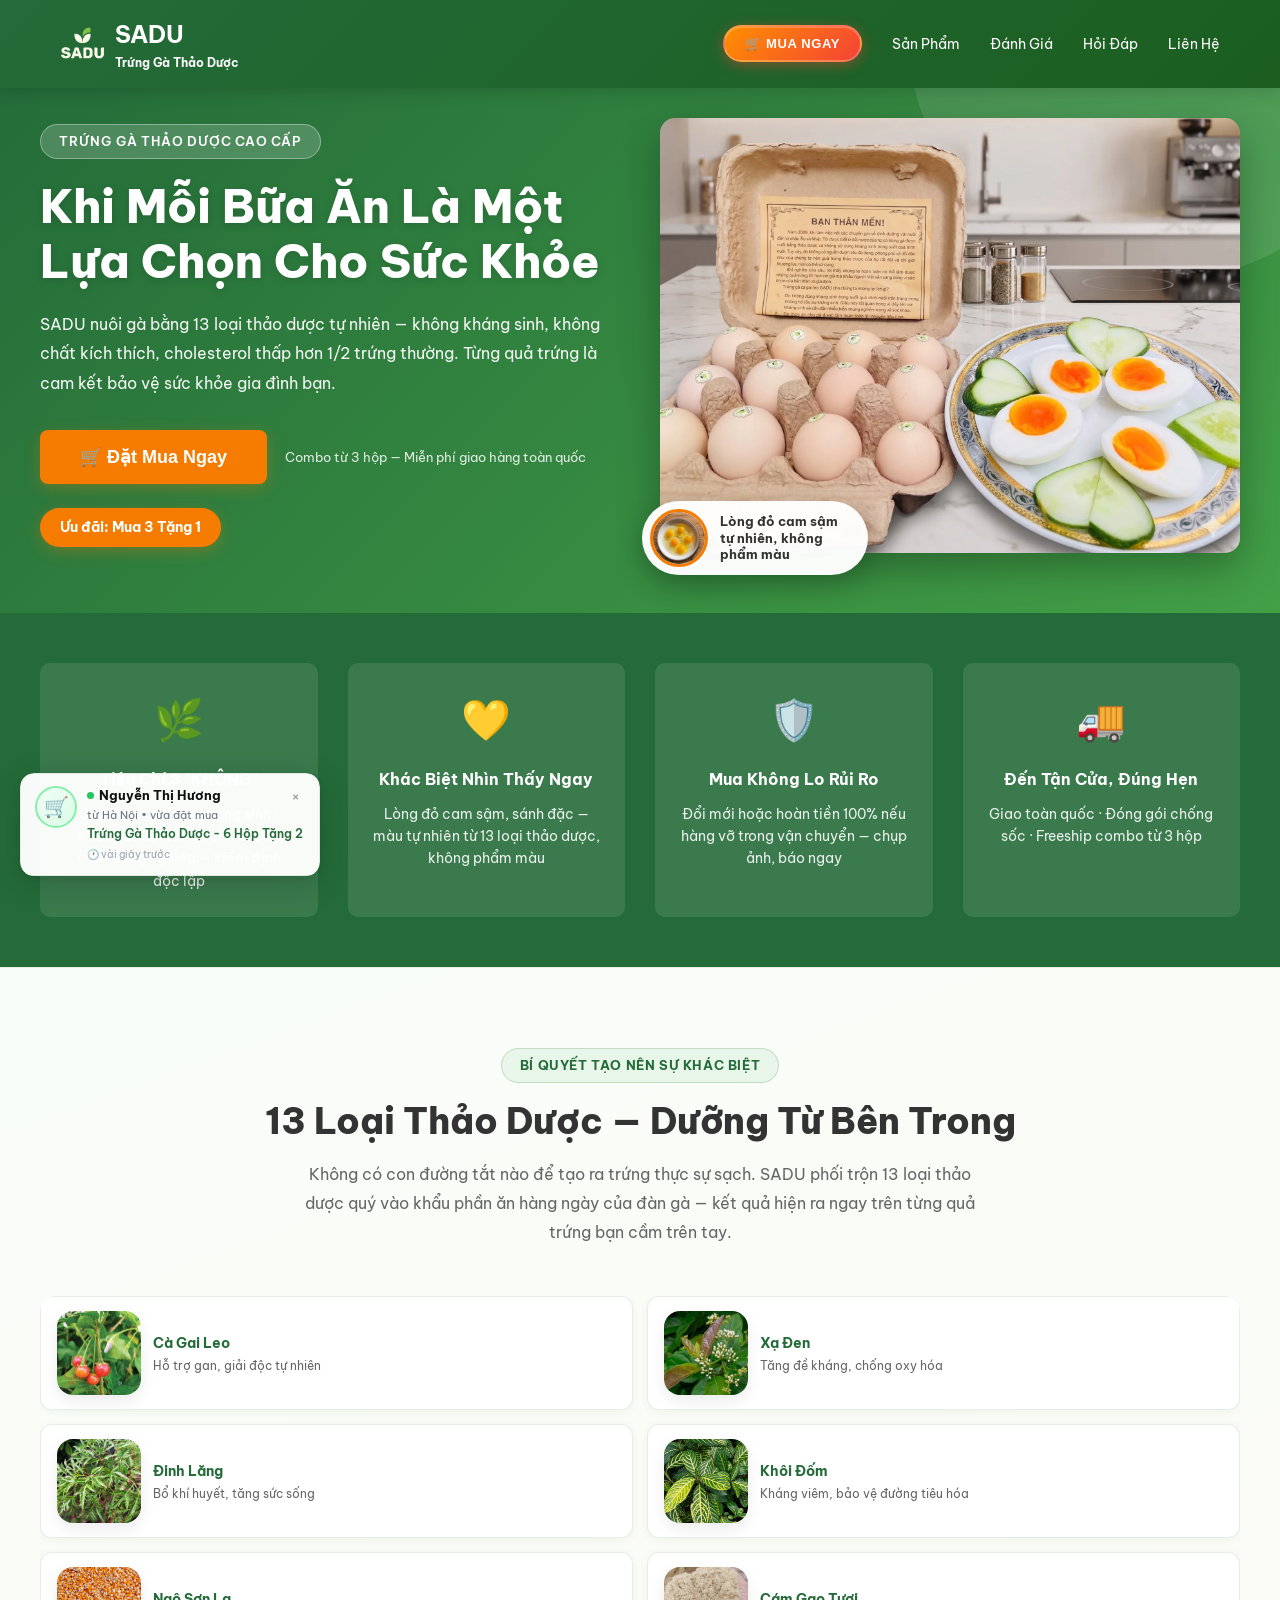
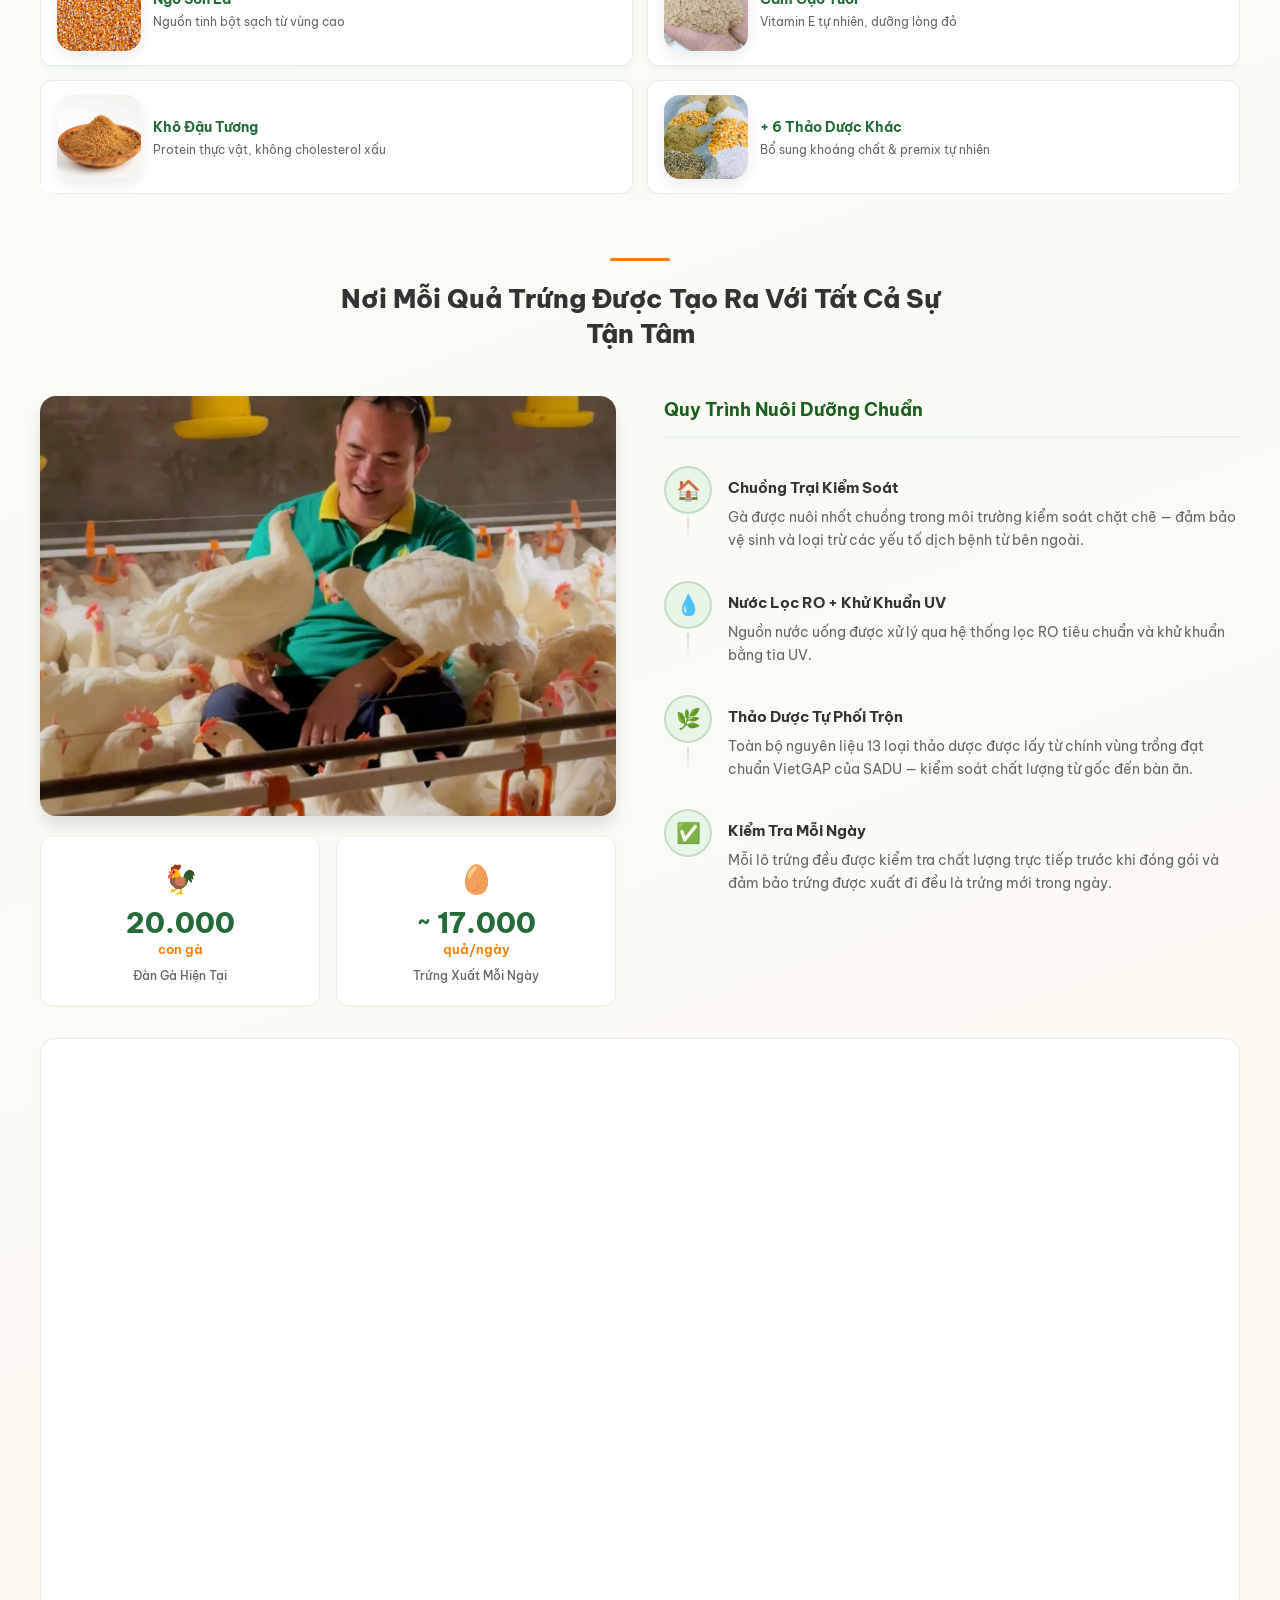
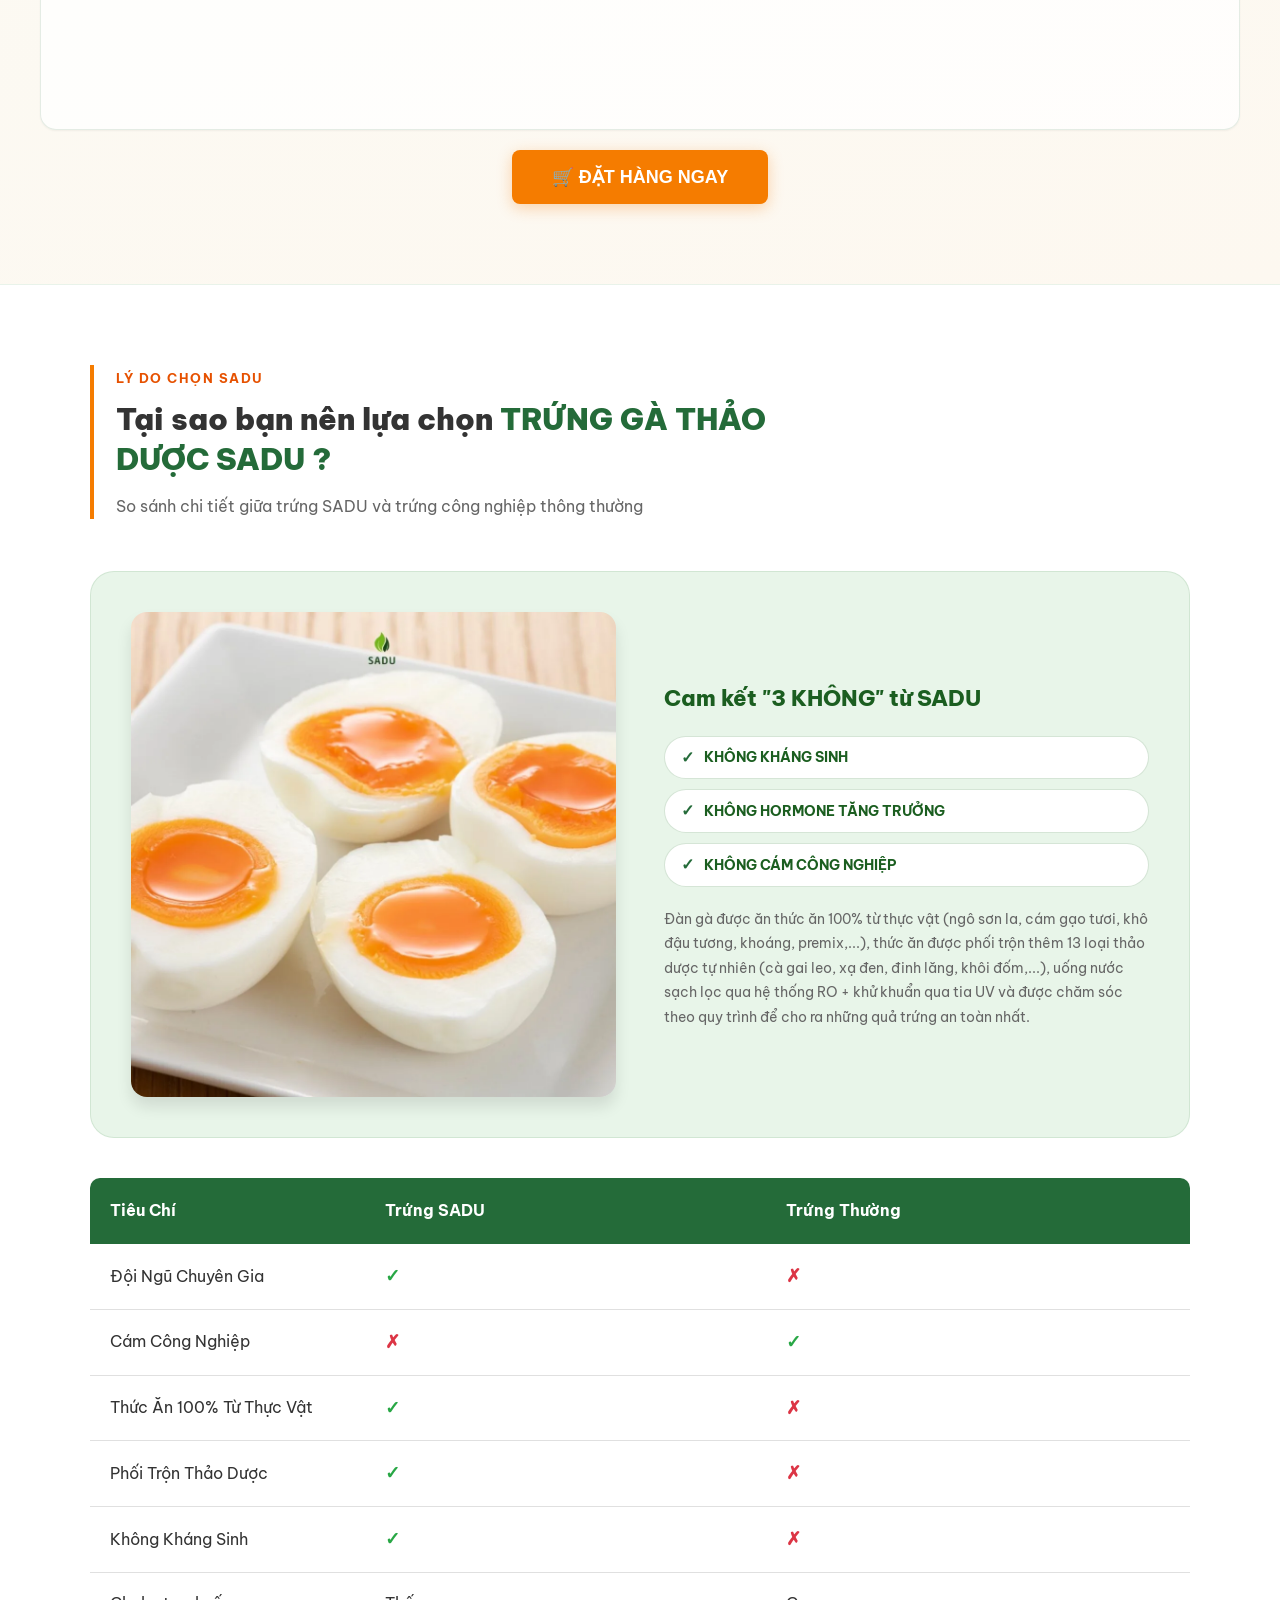
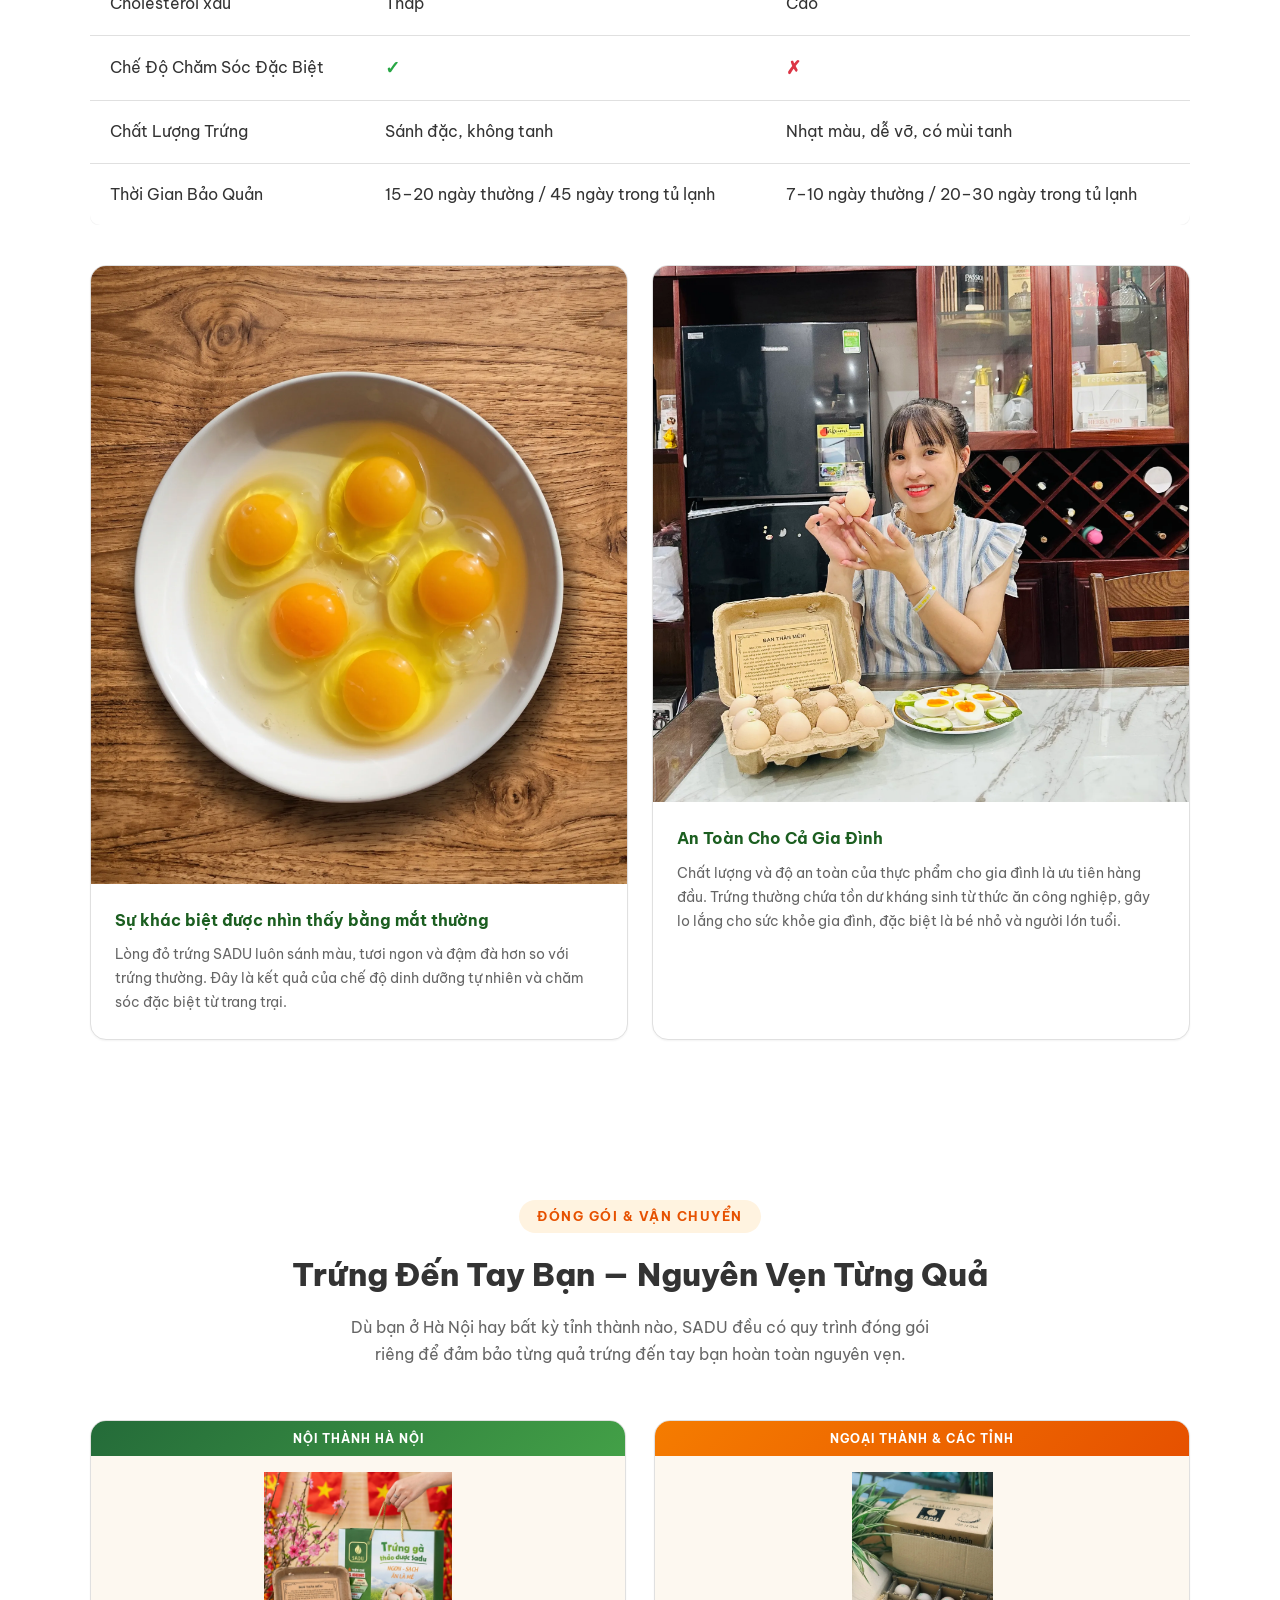
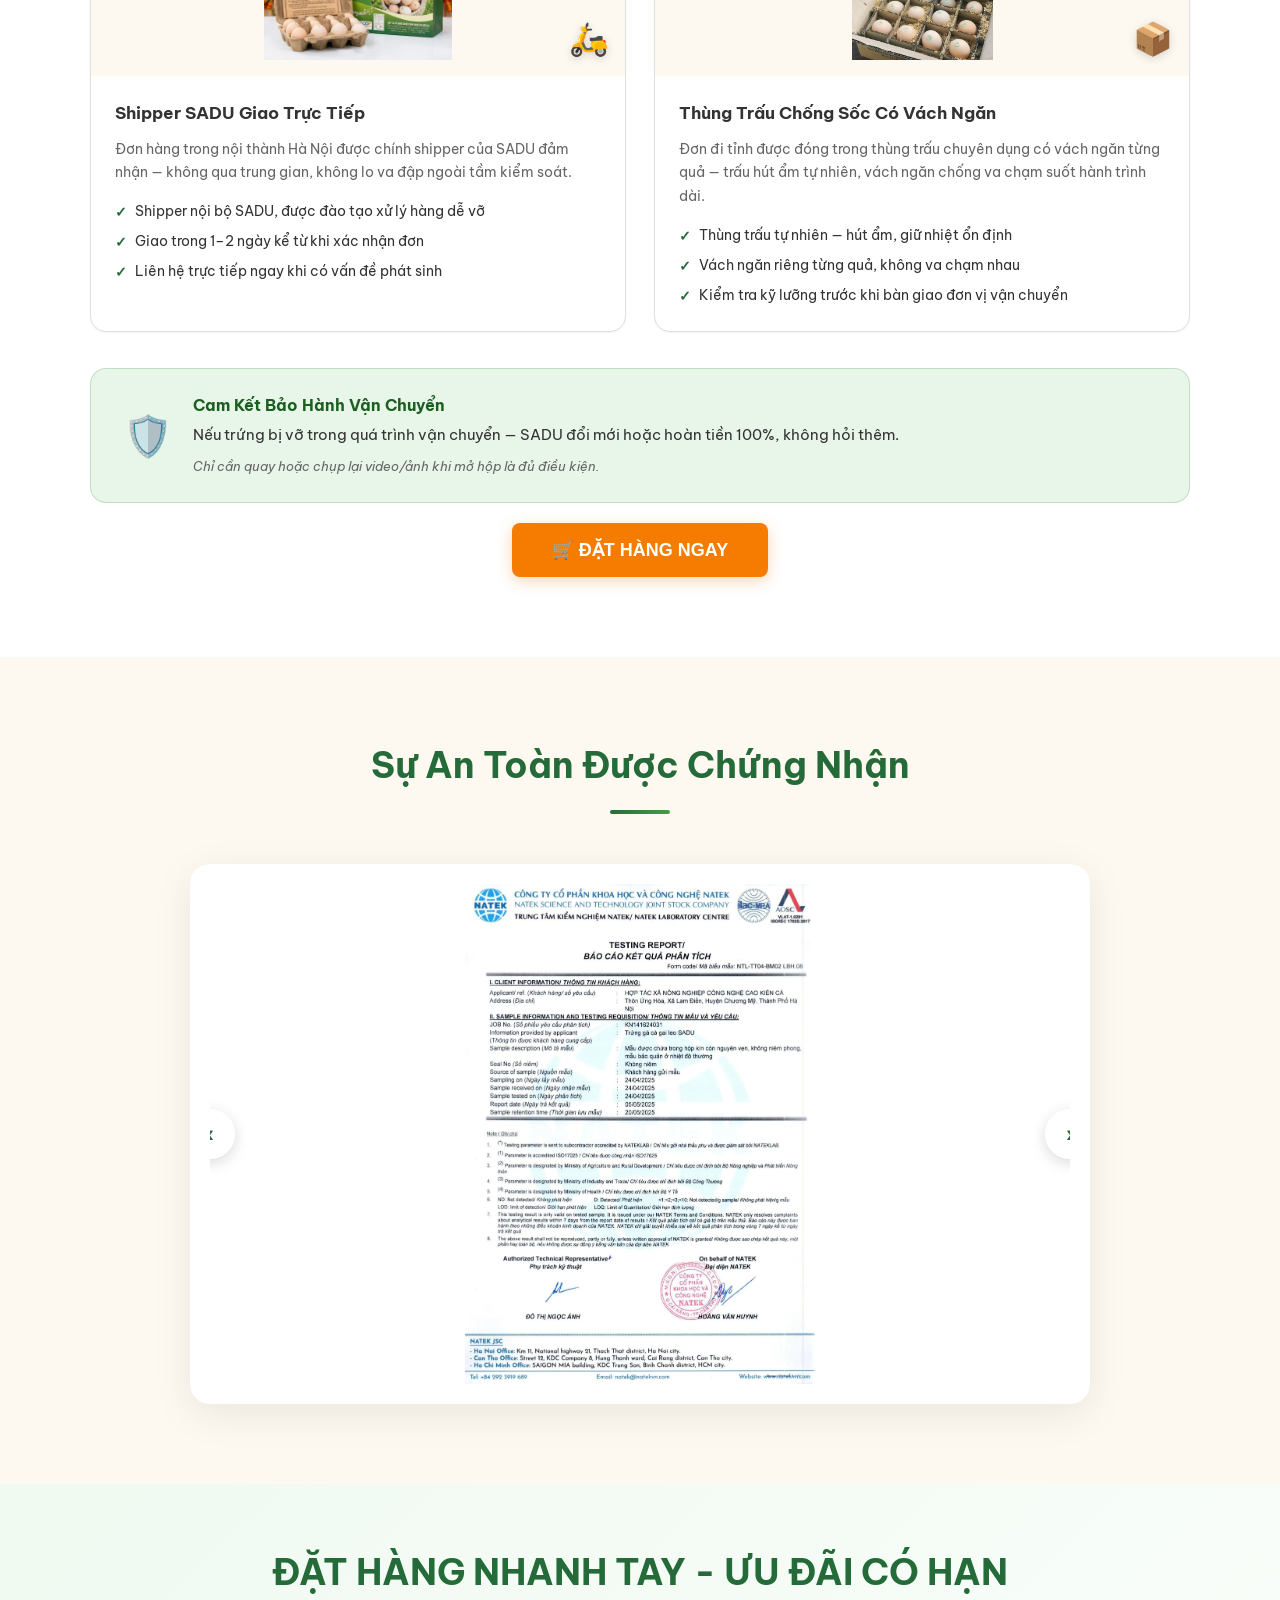
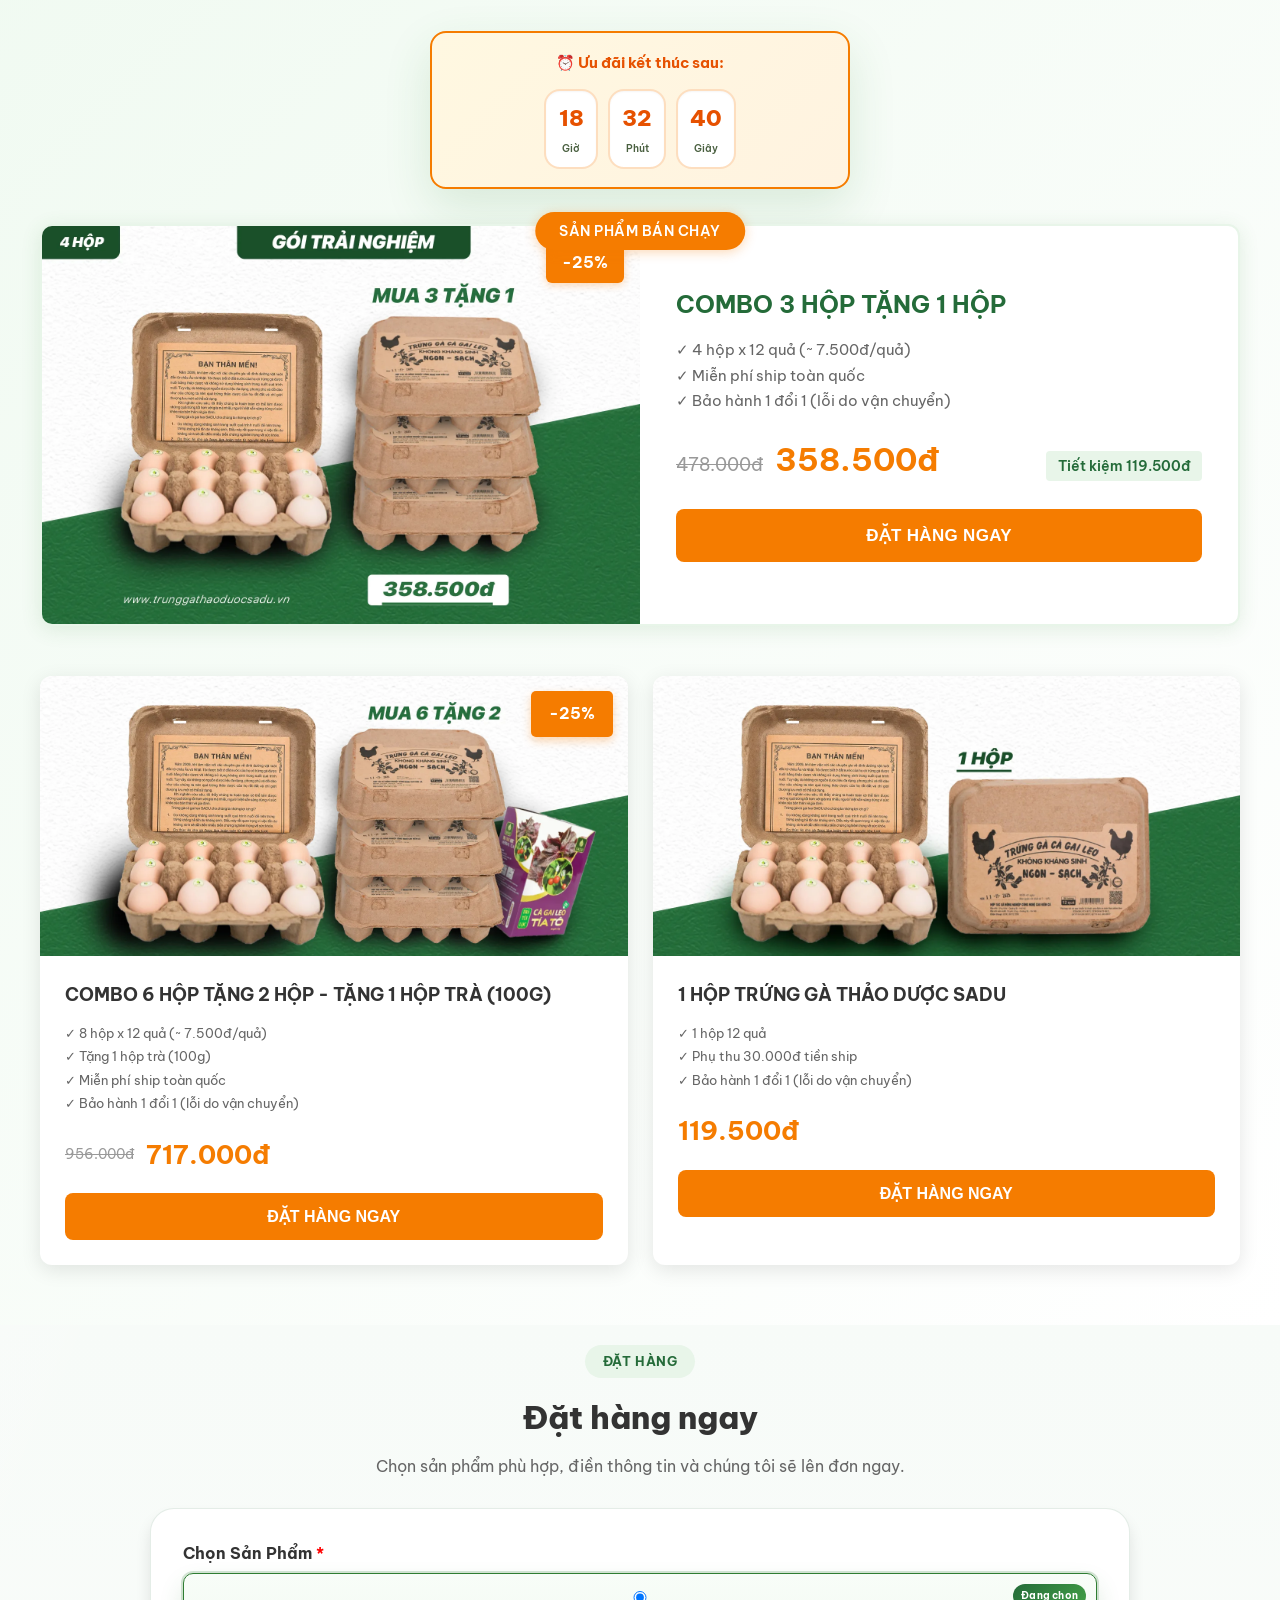
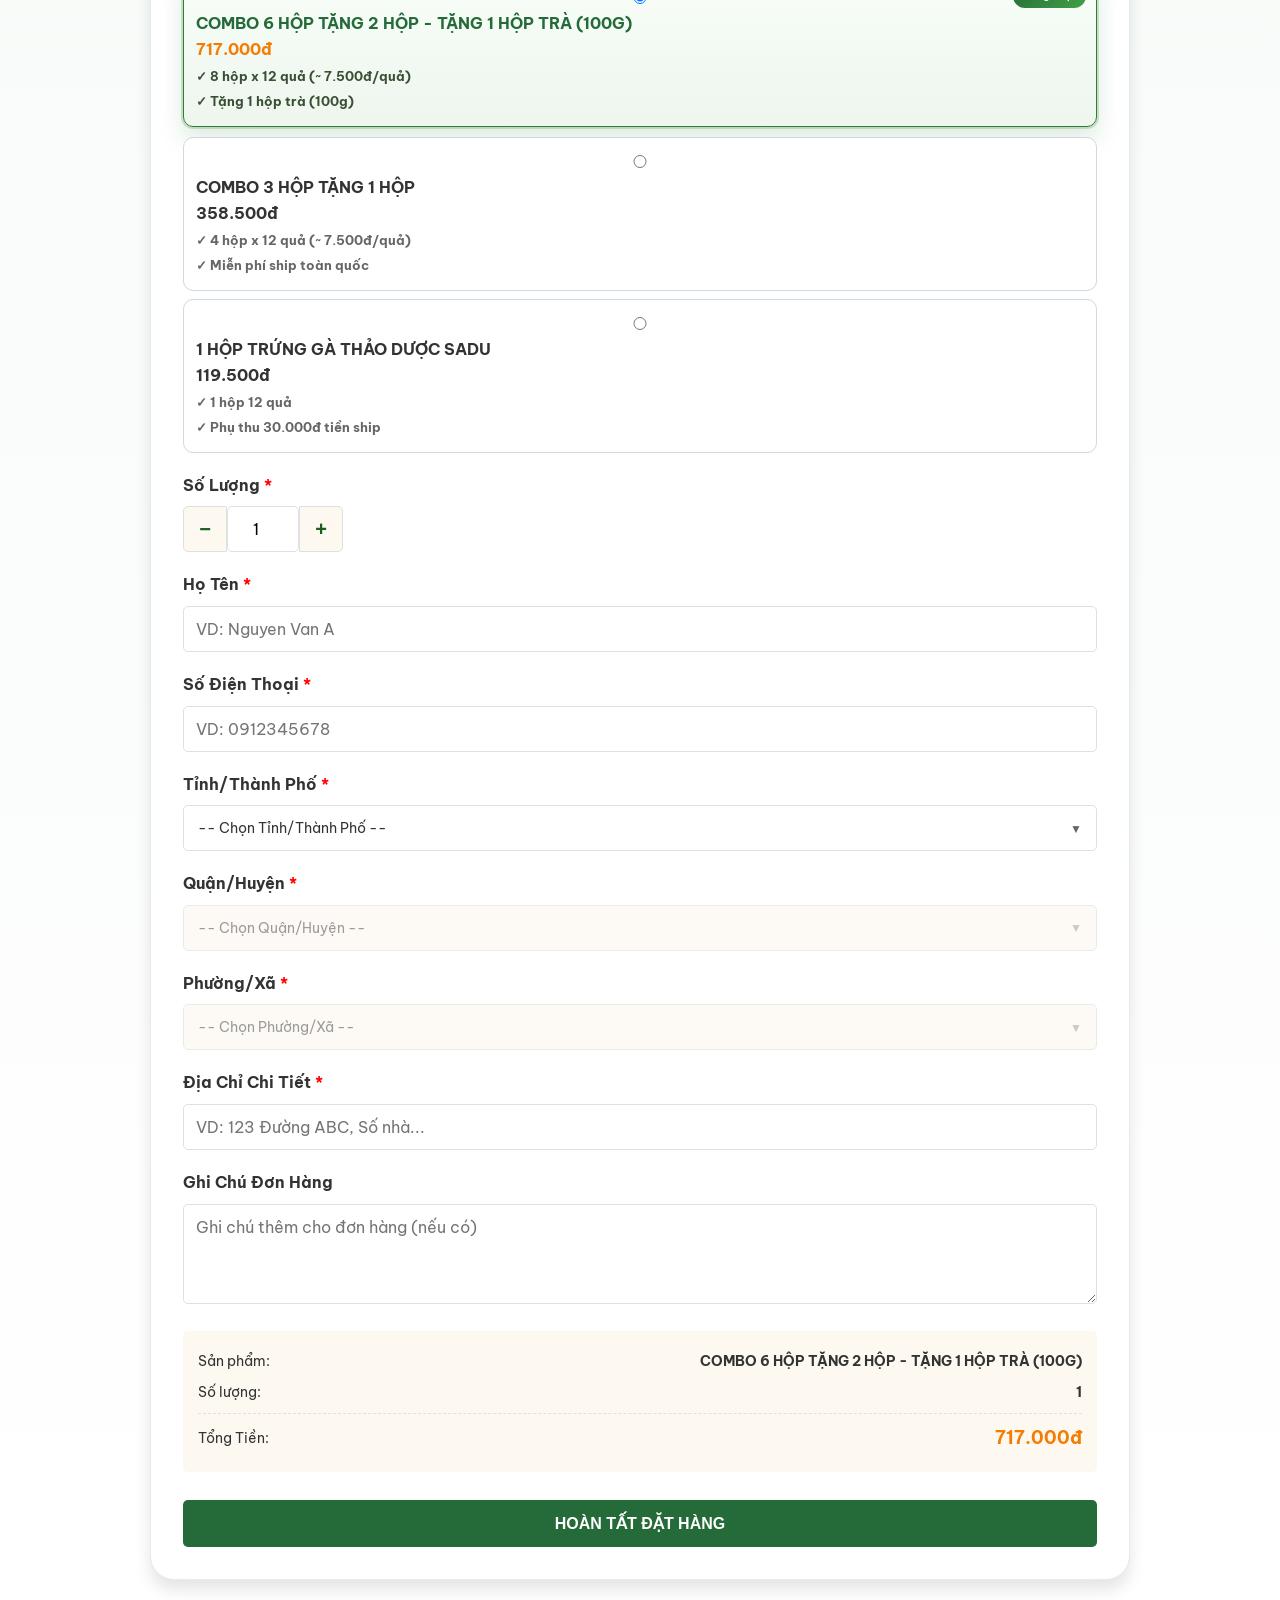
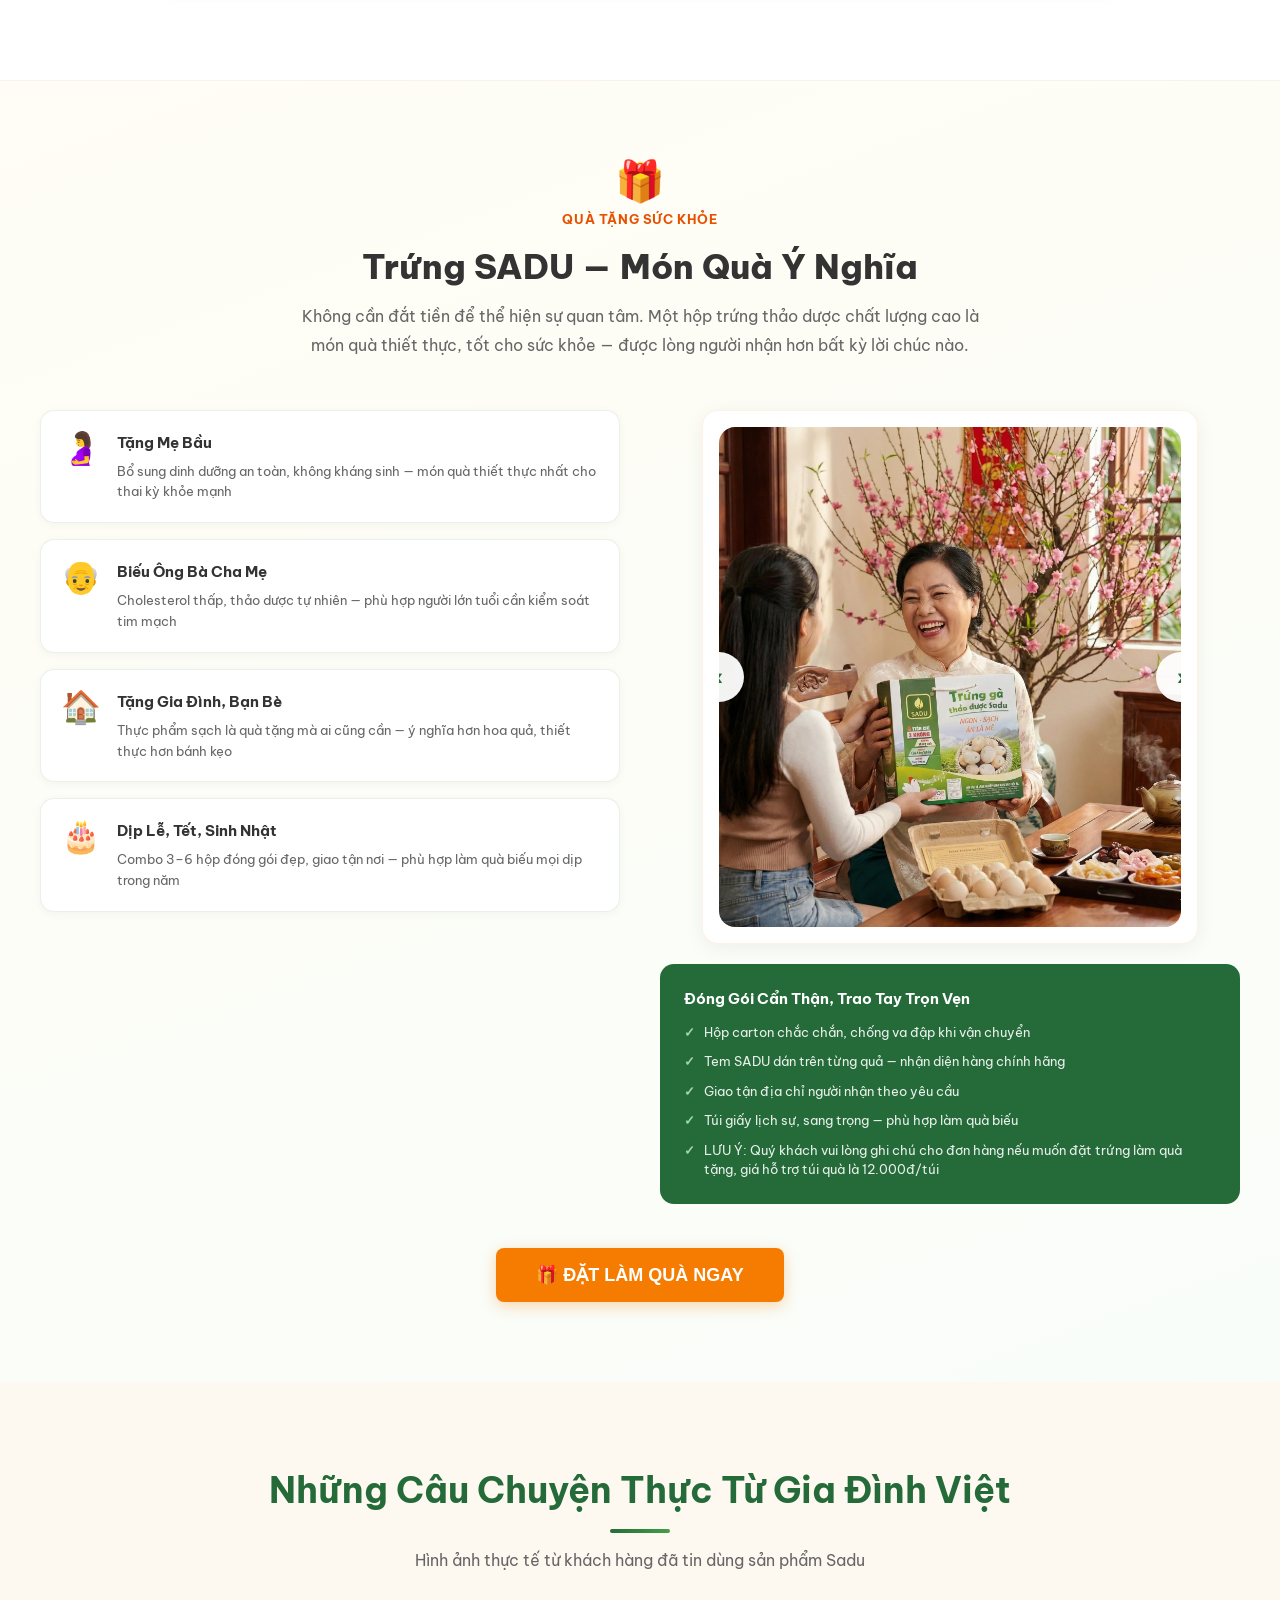
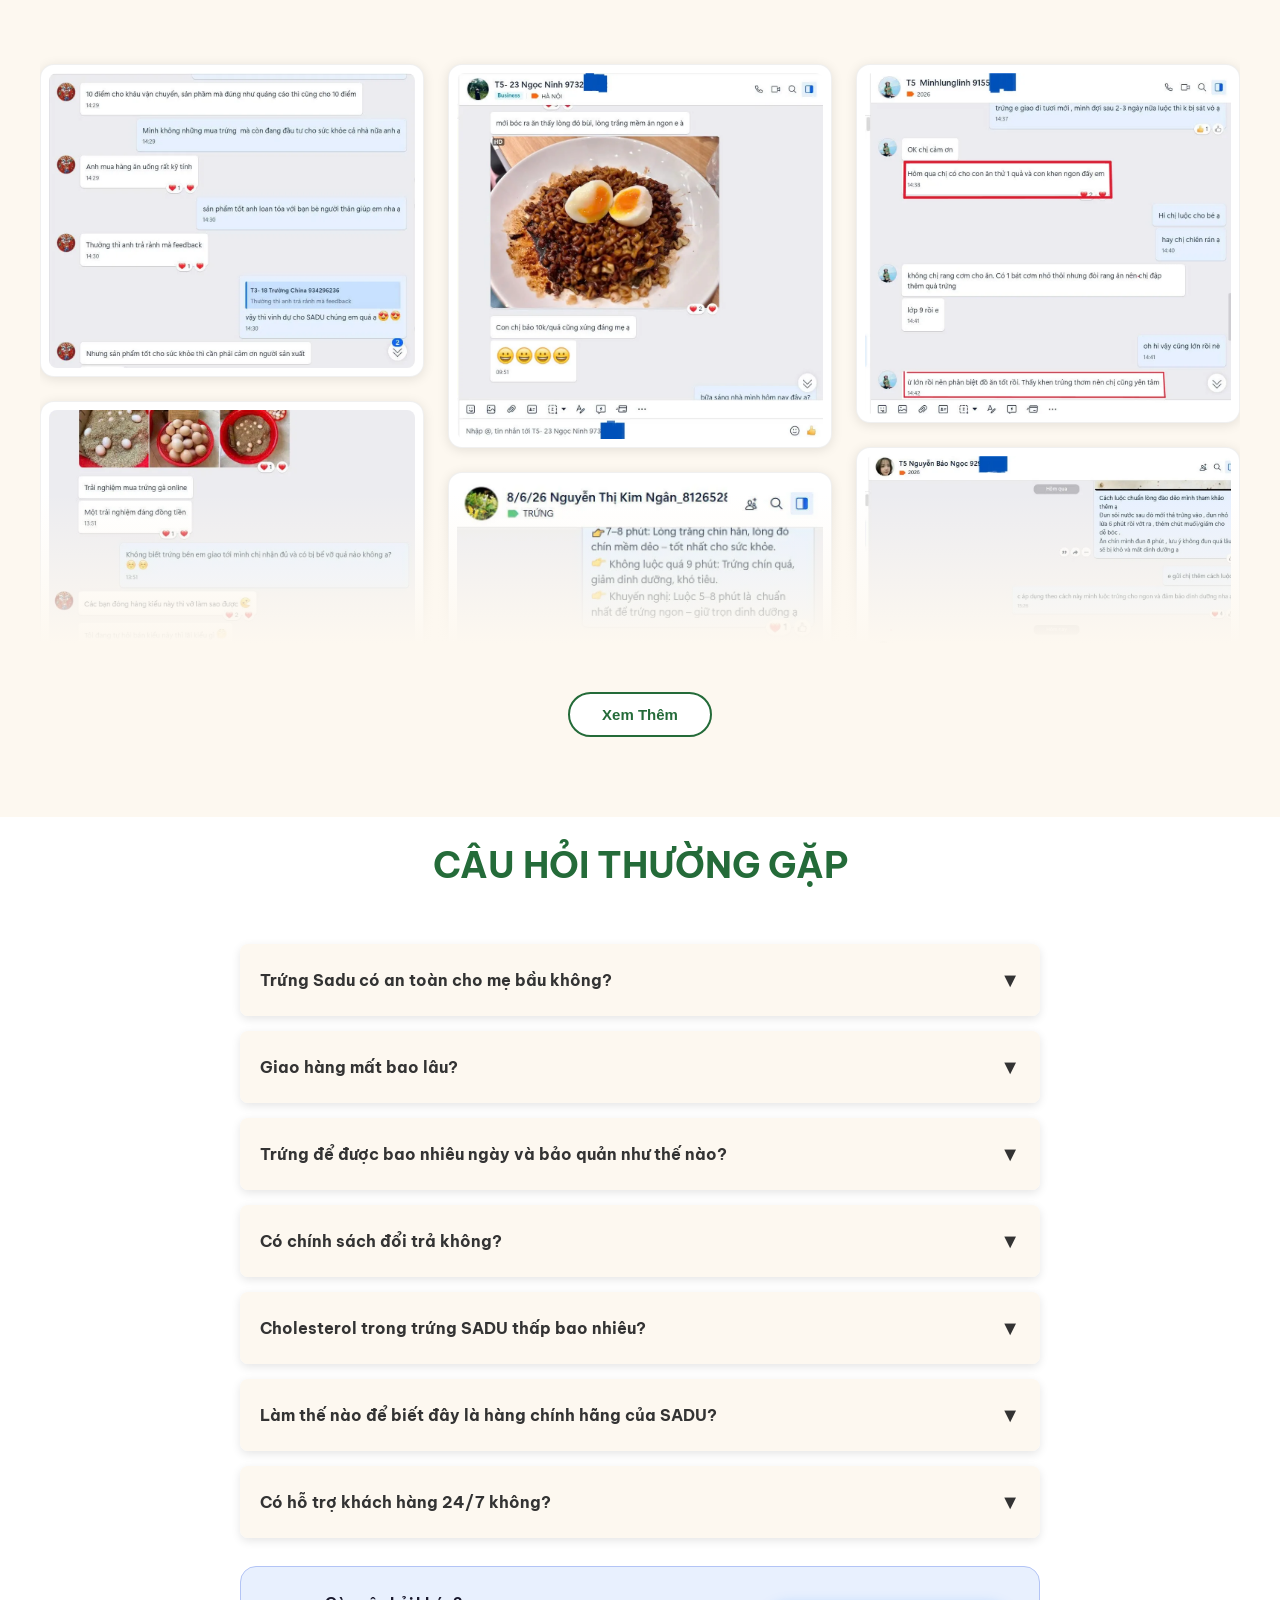
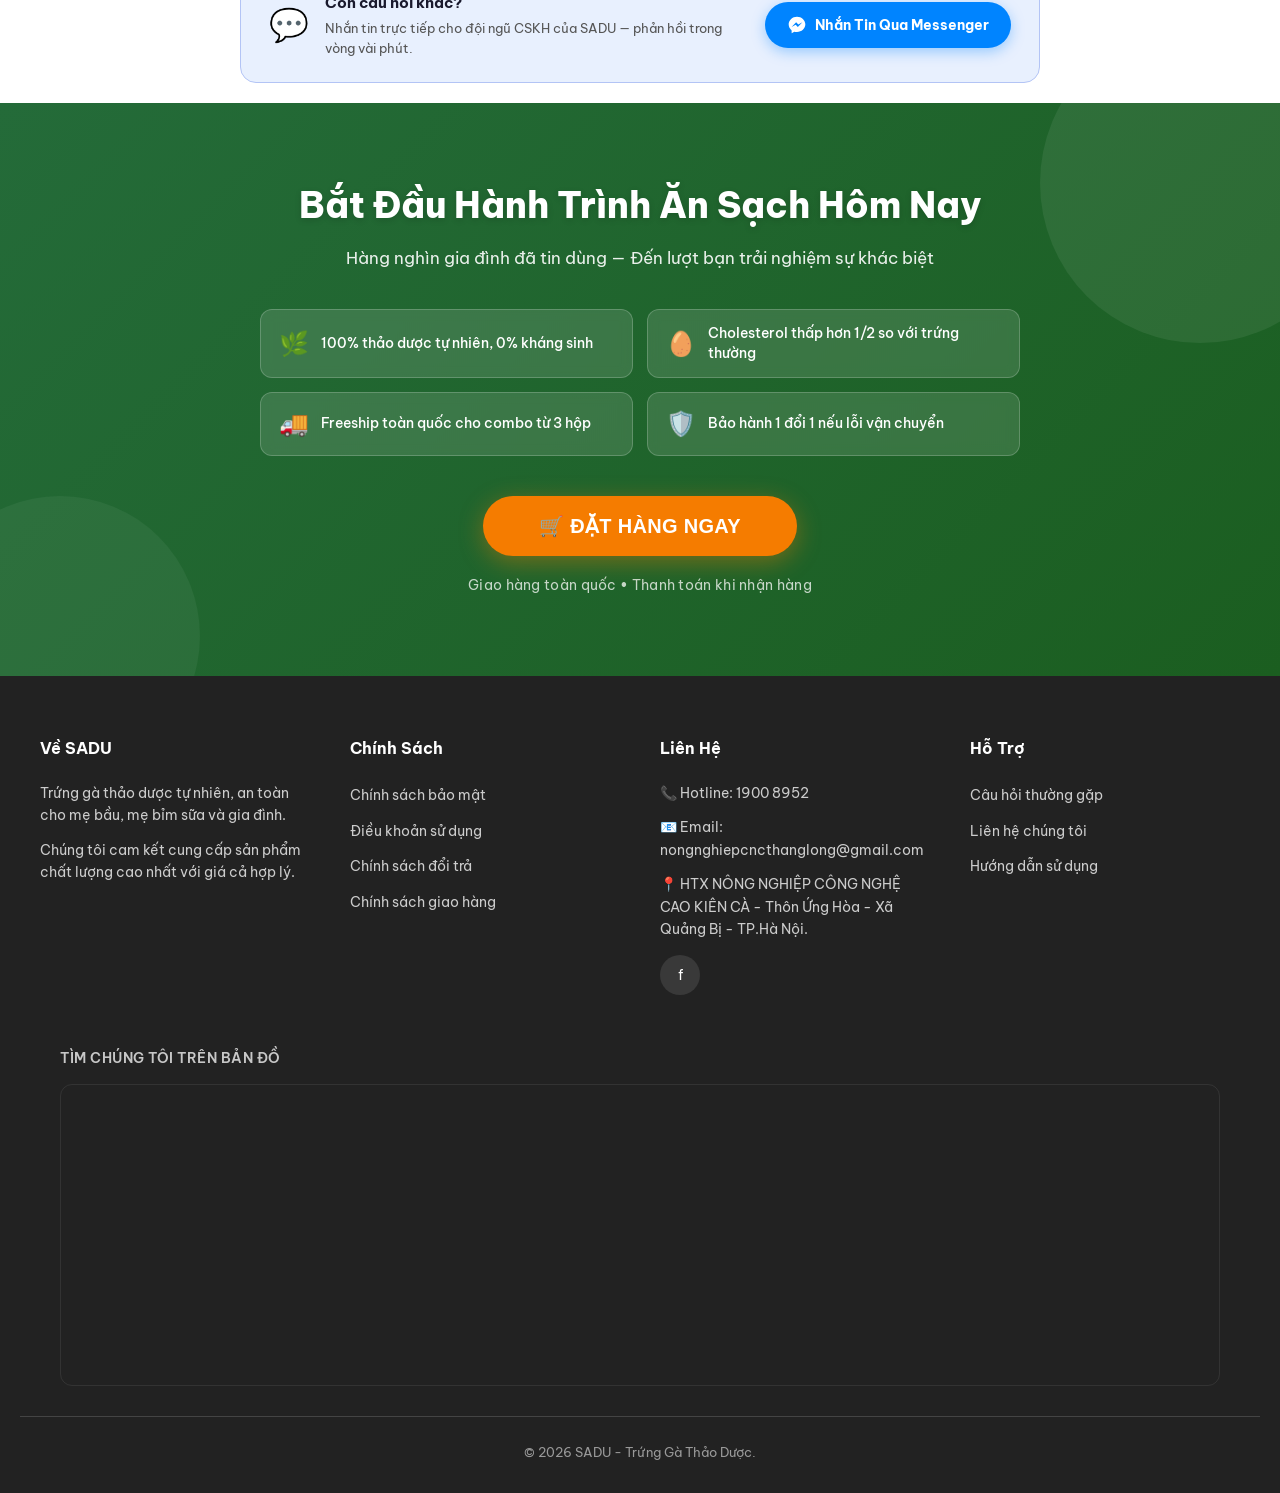
==== commit 245d5077: "update validat form" ====
--- a/index.html
+++ b/index.html
@@ -168,7 +168,7 @@
                         </div>
                     </div>
 
-                    <div class="form-group">
+                    <div class="form-group" id="fg-quantity">
                         <label for="quantity">Số Lượng <span style="color: red">*</span></label>
                         <div class="quantity-stepper">
                             <button type="button" class="quantity-btn" aria-label="Giảm số lượng"
@@ -177,20 +177,23 @@
                             <button type="button" class="quantity-btn" aria-label="Tăng số lượng"
                                 onclick="App.changeQuantity(1)">+</button>
                         </div>
+                        <span class="field-error-msg" id="err-quantity"></span>
                     </div>
 
                     <div class="form-row">
-                        <div class="form-group">
+                        <div class="form-group" id="fg-name">
                             <label for="name">Họ Tên <span style="color: red">*</span></label>
                             <input type="text" id="name" placeholder="VD: Nguyen Van A" required>
-                        </div>
-                        <div class="form-group">
+                            <span class="field-error-msg" id="err-name"></span>
+                        </div>
+                        <div class="form-group" id="fg-phone">
                             <label for="phone">Số Điện Thoại <span style="color: red">*</span></label>
                             <input type="tel" id="phone" inputmode="tel" placeholder="VD: 0912345678" required>
-                        </div>
-                    </div>
-
-                    <div class="form-group">
+                            <span class="field-error-msg" id="err-phone"></span>
+                        </div>
+                    </div>
+
+                    <div class="form-group" id="fg-province">
                         <label for="province">Tỉnh/Thành Phố <span style="color: red">*</span></label>
                         <div class="searchable-select" data-target="province">
                             <button type="button" class="searchable-select-trigger">
@@ -206,9 +209,10 @@
                         <select id="province" required onchange="App.updateDistricts()" class="native-select-hidden">
                             <option value="">-- Chọn Tỉnh/Thành Phố --</option>
                         </select>
-                    </div>
-
-                    <div class="form-group">
+                        <span class="field-error-msg" id="err-province"></span>
+                    </div>
+
+                    <div class="form-group" id="fg-district">
                         <label for="district">Quận/Huyện <span style="color: red">*</span></label>
                         <div class="searchable-select is-disabled" data-target="district">
                             <button type="button" class="searchable-select-trigger" disabled>
@@ -226,9 +230,10 @@
                             class="native-select-hidden">
                             <option value="">-- Chọn Quận/Huyện --</option>
                         </select>
-                    </div>
-
-                    <div class="form-group">
+                        <span class="field-error-msg" id="err-district"></span>
+                    </div>
+
+                    <div class="form-group" id="fg-ward">
                         <label for="ward">Phường/Xã <span style="color: red">*</span></label>
                         <div class="searchable-select is-disabled" data-target="ward">
                             <button type="button" class="searchable-select-trigger" disabled>
@@ -244,11 +249,13 @@
                         <select id="ward" required disabled class="native-select-hidden">
                             <option value="">-- Chọn Phường/Xã --</option>
                         </select>
-                    </div>
-
-                    <div class="form-group">
+                        <span class="field-error-msg" id="err-ward"></span>
+                    </div>
+
+                    <div class="form-group" id="fg-address">
                         <label for="address">Địa Chỉ Chi Tiết <span style="color: red">*</span></label>
                         <input type="text" id="address" placeholder="VD: 123 Đường ABC, Số nhà..." required>
+                        <span class="field-error-msg" id="err-address"></span>
                     </div>
 
                     <div class="form-group">
--- a/css/style.css
+++ b/css/style.css
@@ -2458,6 +2458,59 @@
   height: 1px;
   padding: 0;
   margin: -1px;
+}
+
+/* ============================================
+   INLINE FORM VALIDATION ERRORS
+   ============================================ */
+
+/* Field-level error message */
+.field-error-msg {
+  display: none;
+  margin-top: 6px;
+  font-size: 13px;
+  color: #e53935;
+  font-weight: 500;
+  align-items: center;
+  gap: 5px;
+}
+.field-error-msg::before {
+  content: "⚠";
+  font-size: 12px;
+}
+.field-error-msg.visible {
+  display: flex;
+}
+
+/* Input / select / textarea khi có lỗi */
+.form-group.has-error input,
+.form-group.has-error select,
+.form-group.has-error textarea {
+  border-color: #e53935 !important;
+  box-shadow: 0 0 0 3px rgba(229, 57, 53, 0.15) !important;
+  background-color: #fff8f8;
+}
+
+/* Searchable select custom trigger khi có lỗi */
+.form-group.has-error .searchable-select-trigger {
+  border-color: #e53935 !important;
+  box-shadow: 0 0 0 3px rgba(229, 57, 53, 0.15) !important;
+  background-color: #fff8f8;
+}
+
+/* Shake animation khi submit với lỗi */
+@keyframes field-shake {
+  0%, 100% { transform: translateX(0); }
+  20% { transform: translateX(-6px); }
+  40% { transform: translateX(6px); }
+  60% { transform: translateX(-4px); }
+  80% { transform: translateX(4px); }
+}
+.form-group.has-error.shake input,
+.form-group.has-error.shake select,
+.form-group.has-error.shake textarea,
+.form-group.has-error.shake .searchable-select-trigger {
+  animation: field-shake 0.4s ease;
 }
 
 /* ============================================
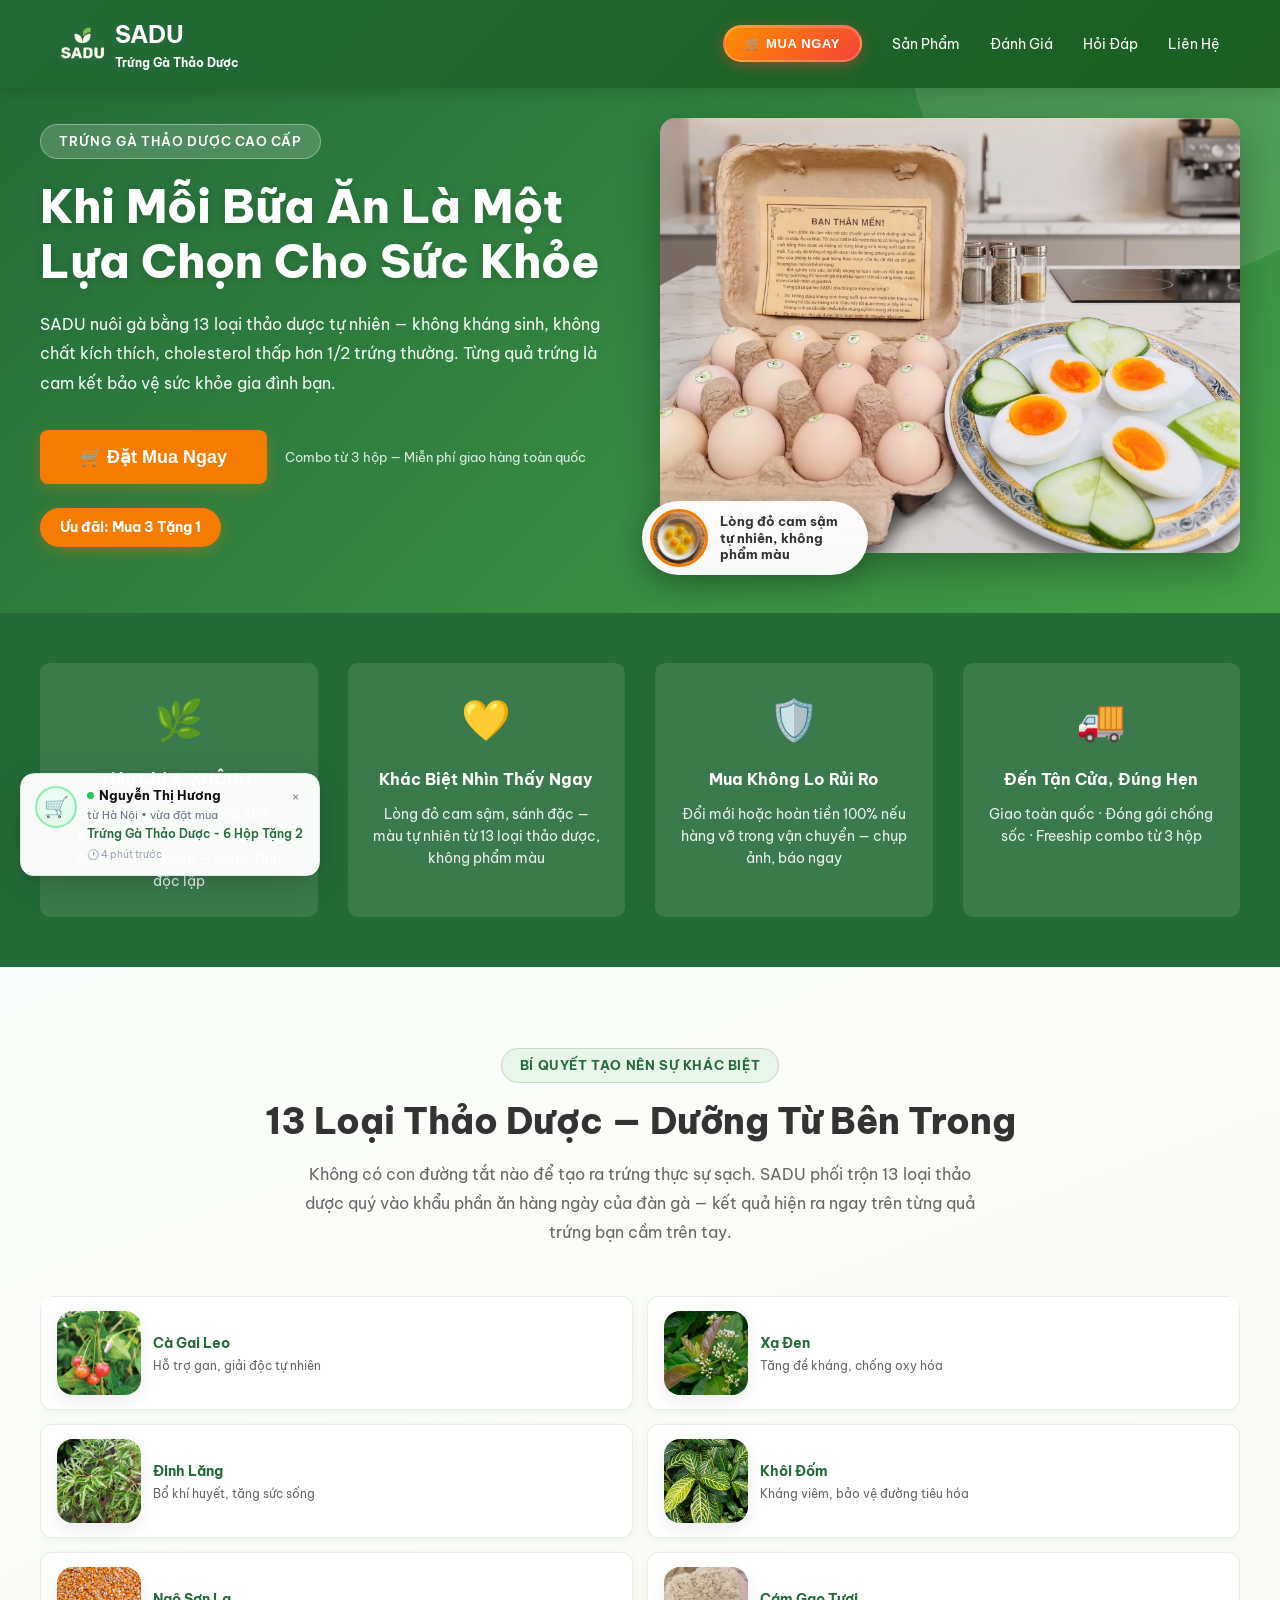
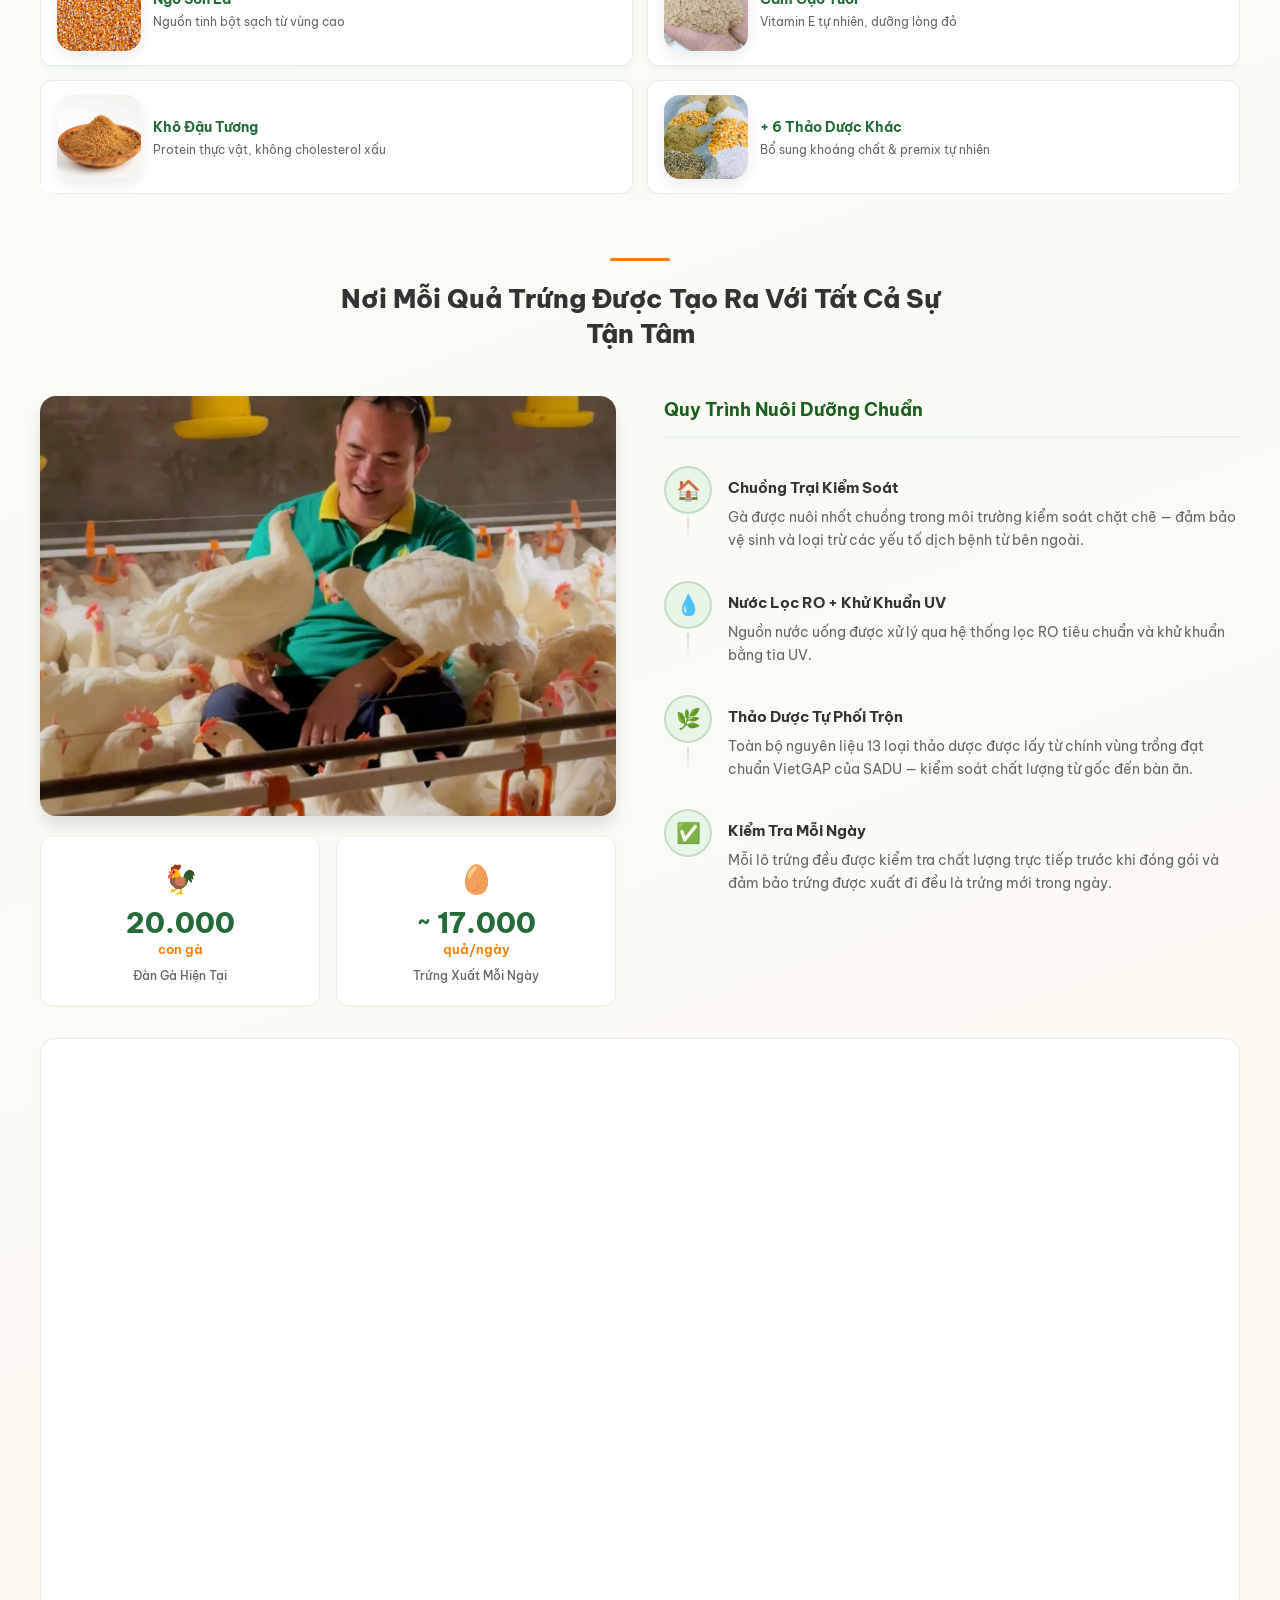
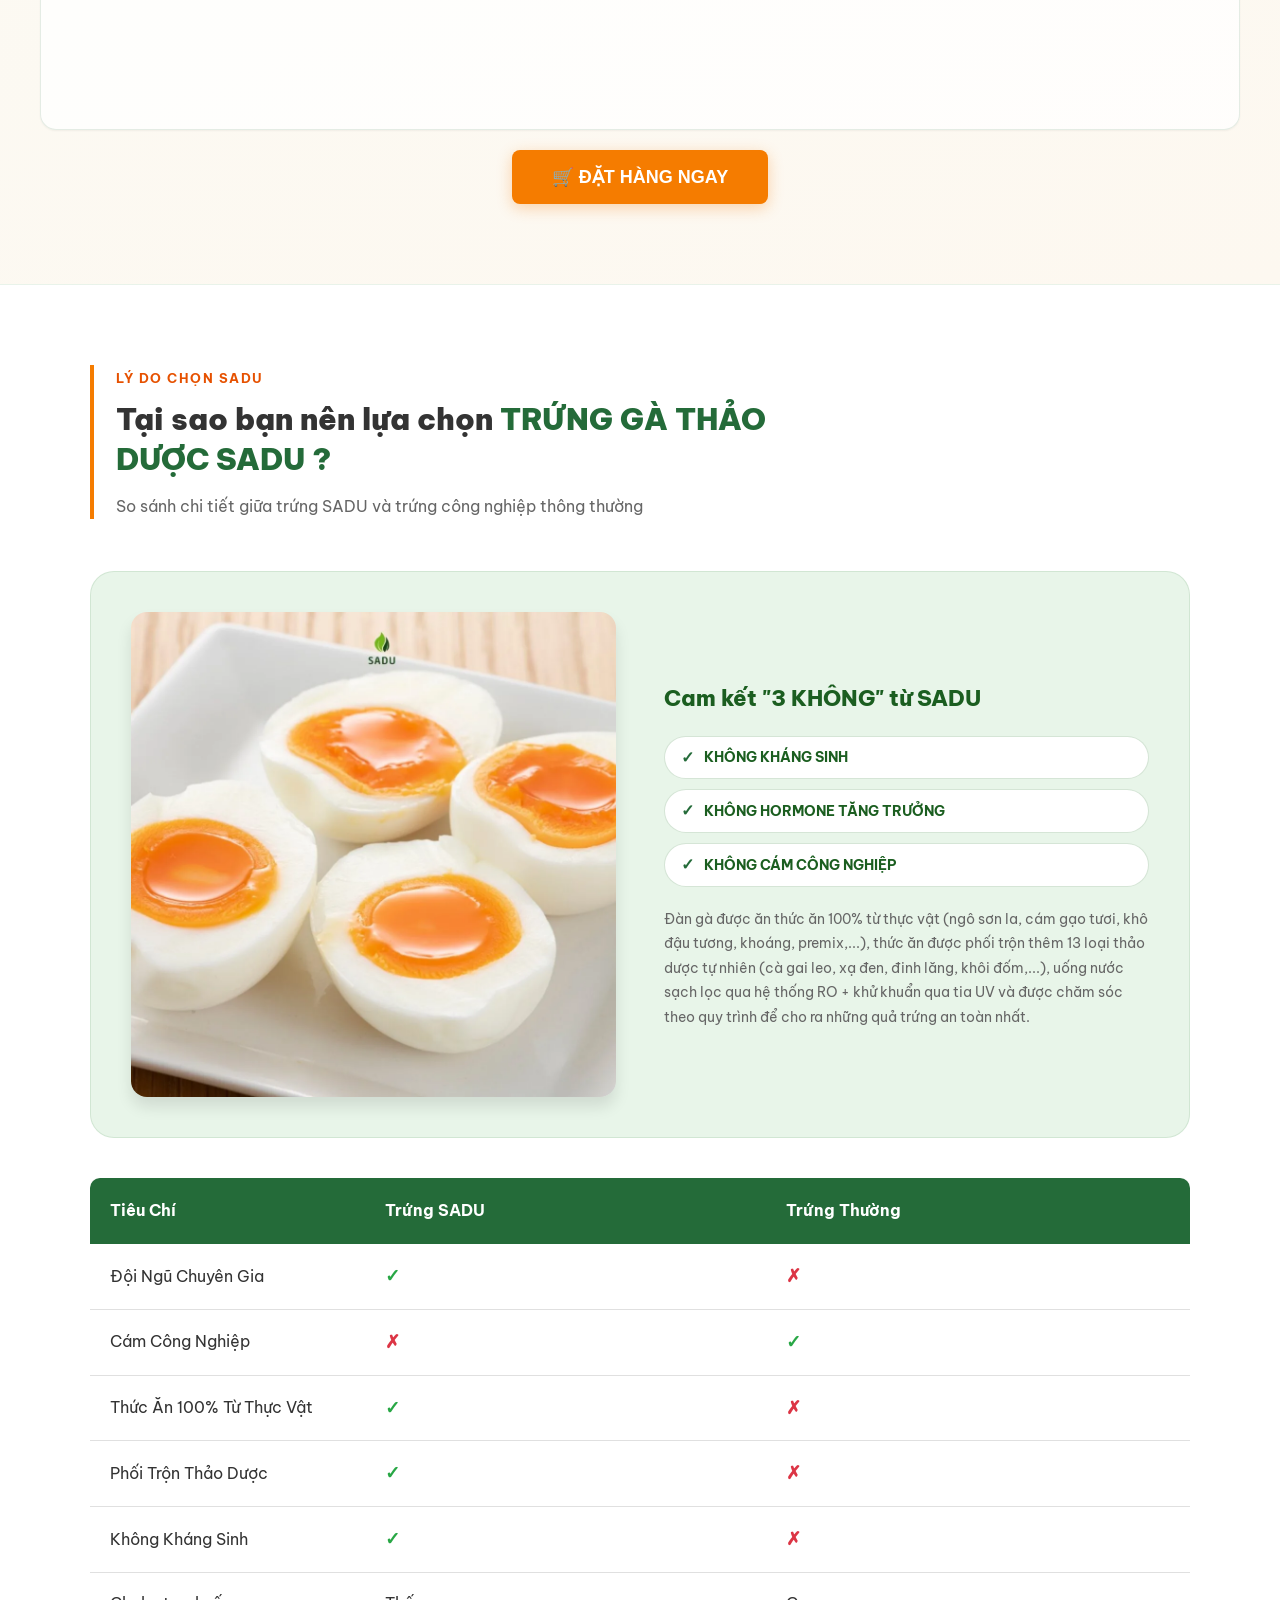
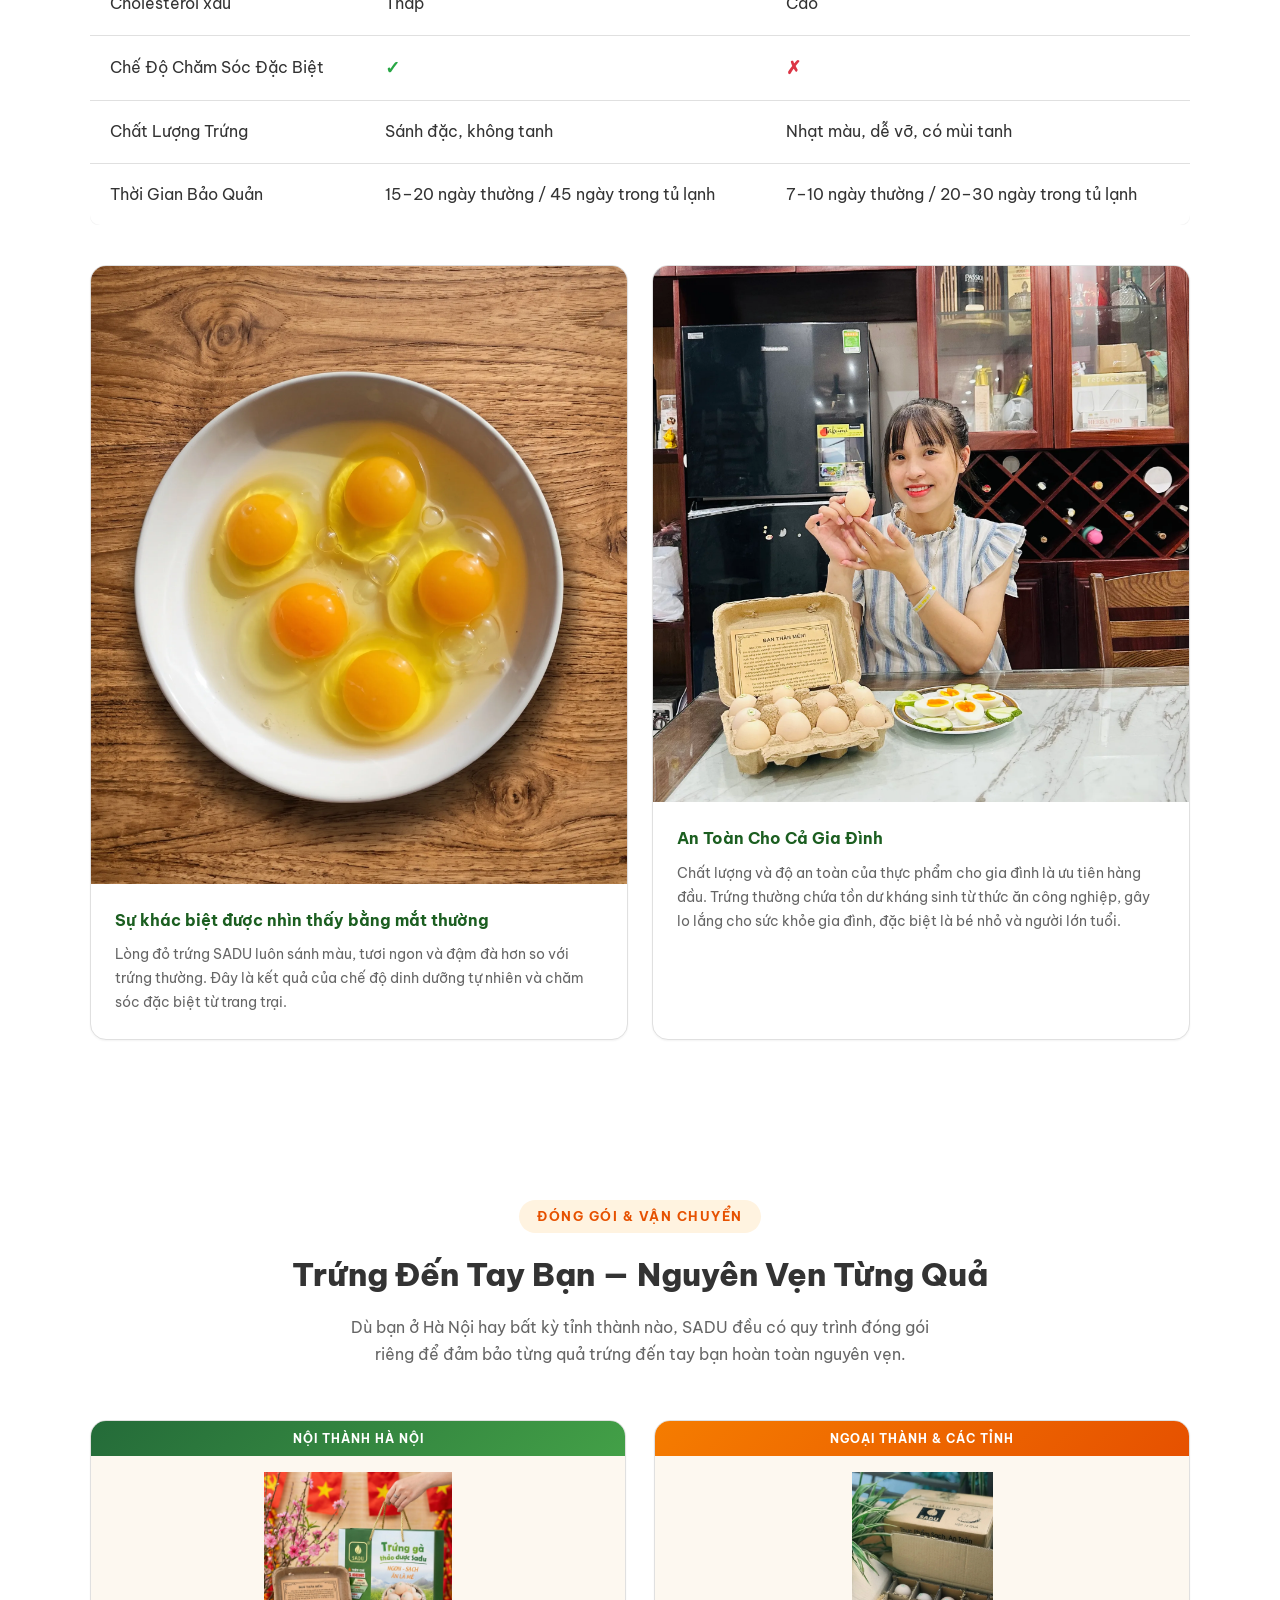
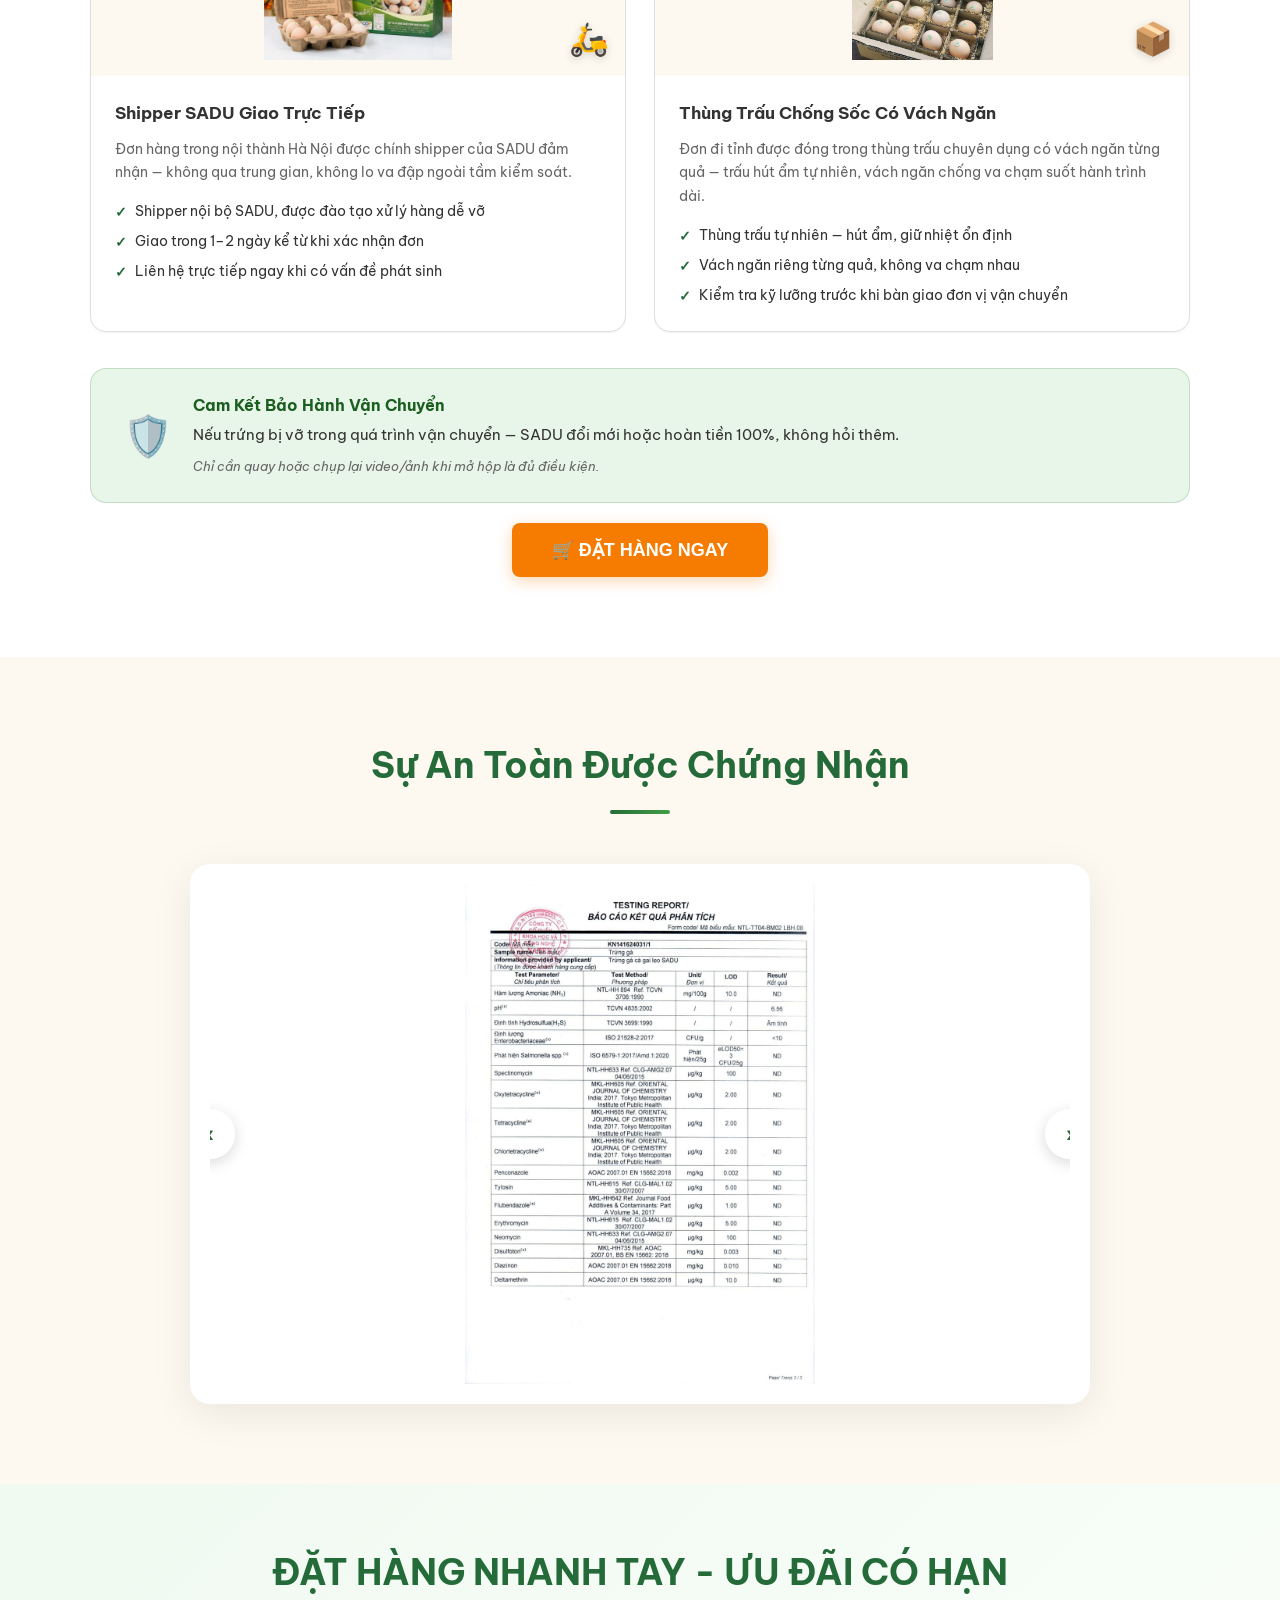
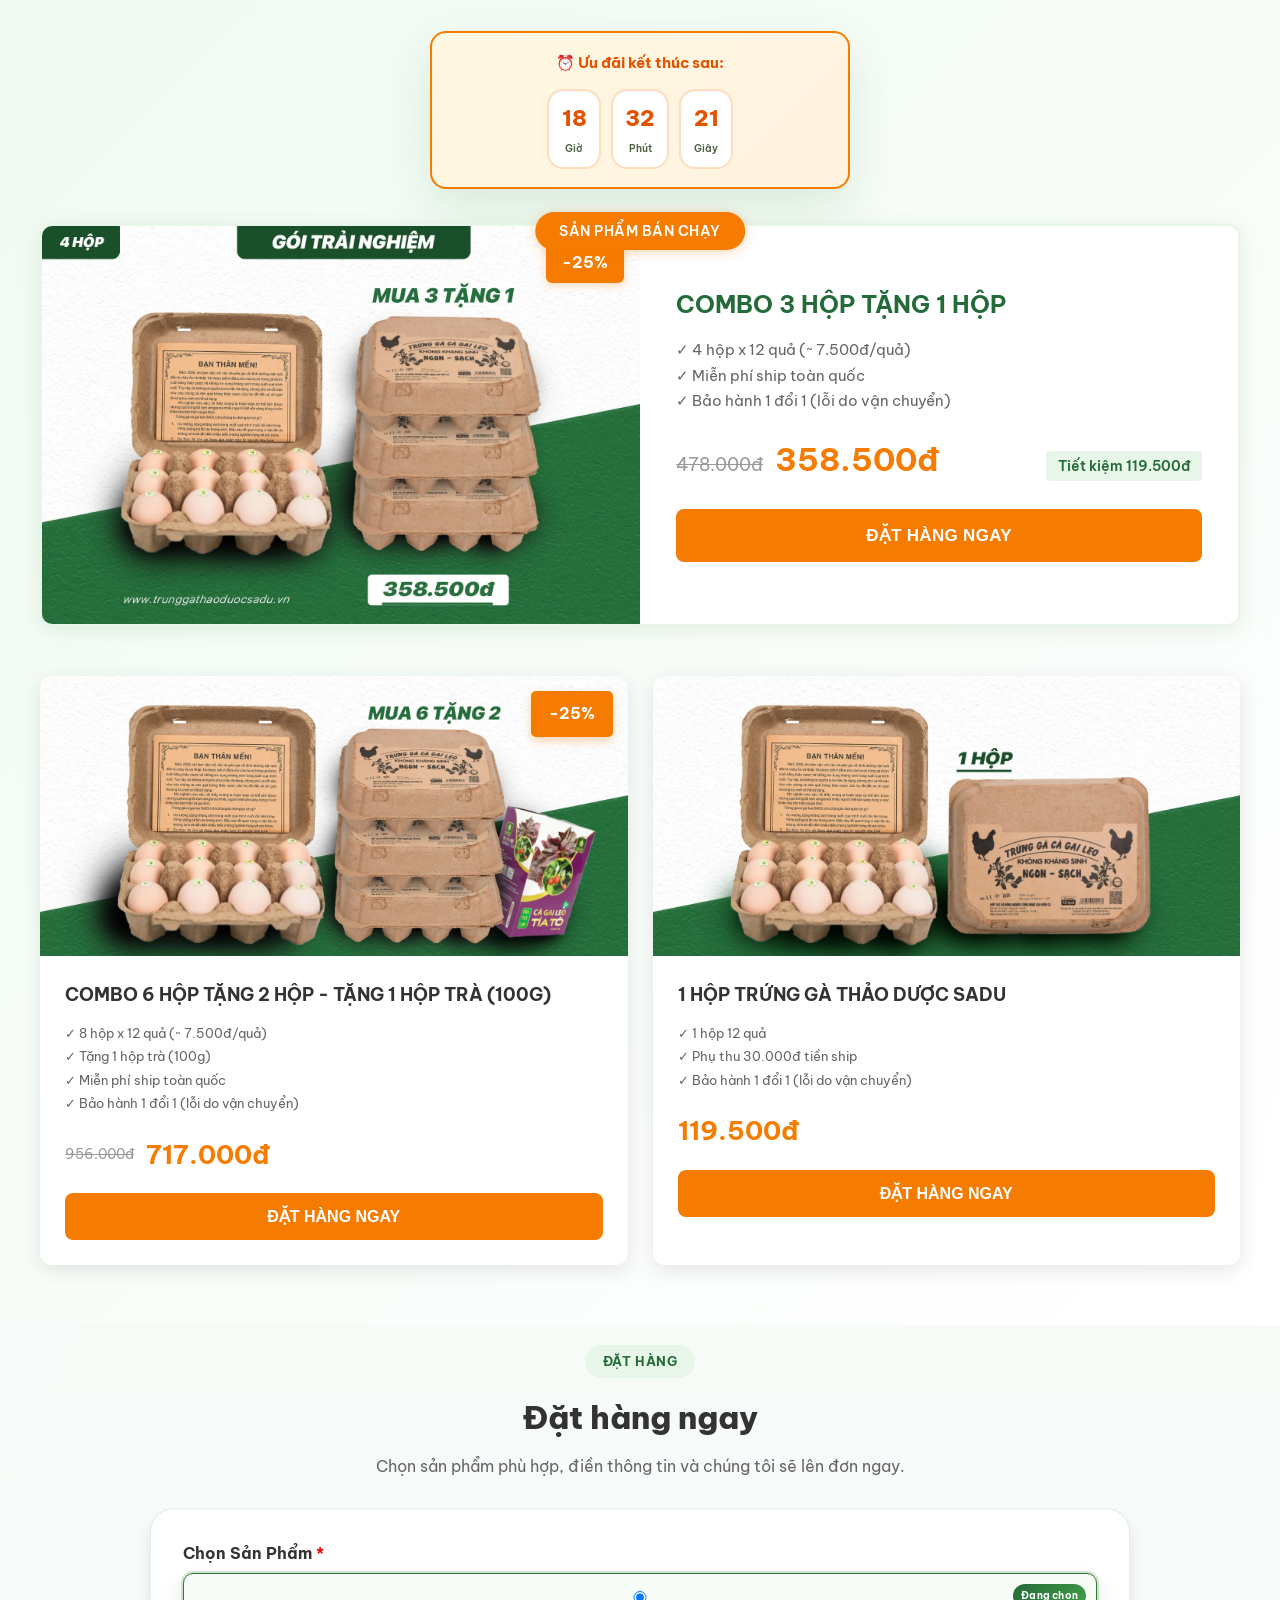
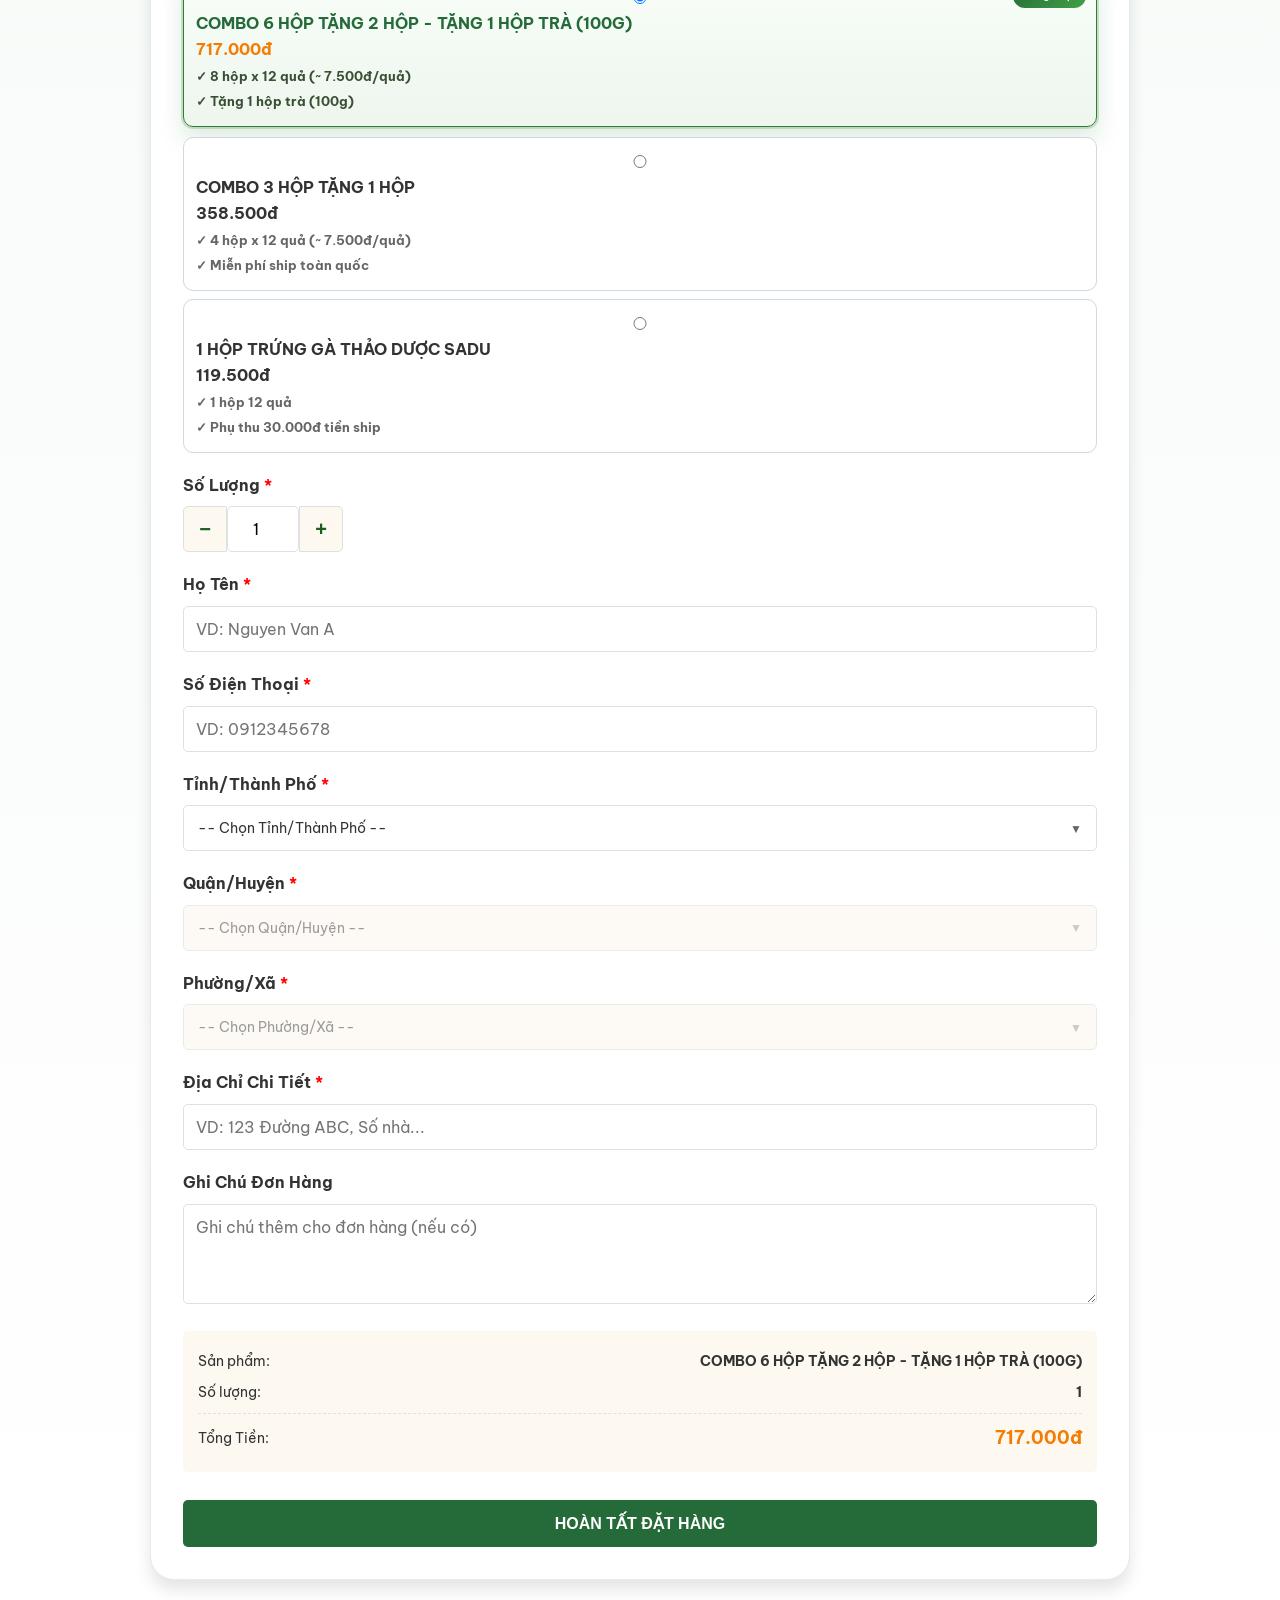
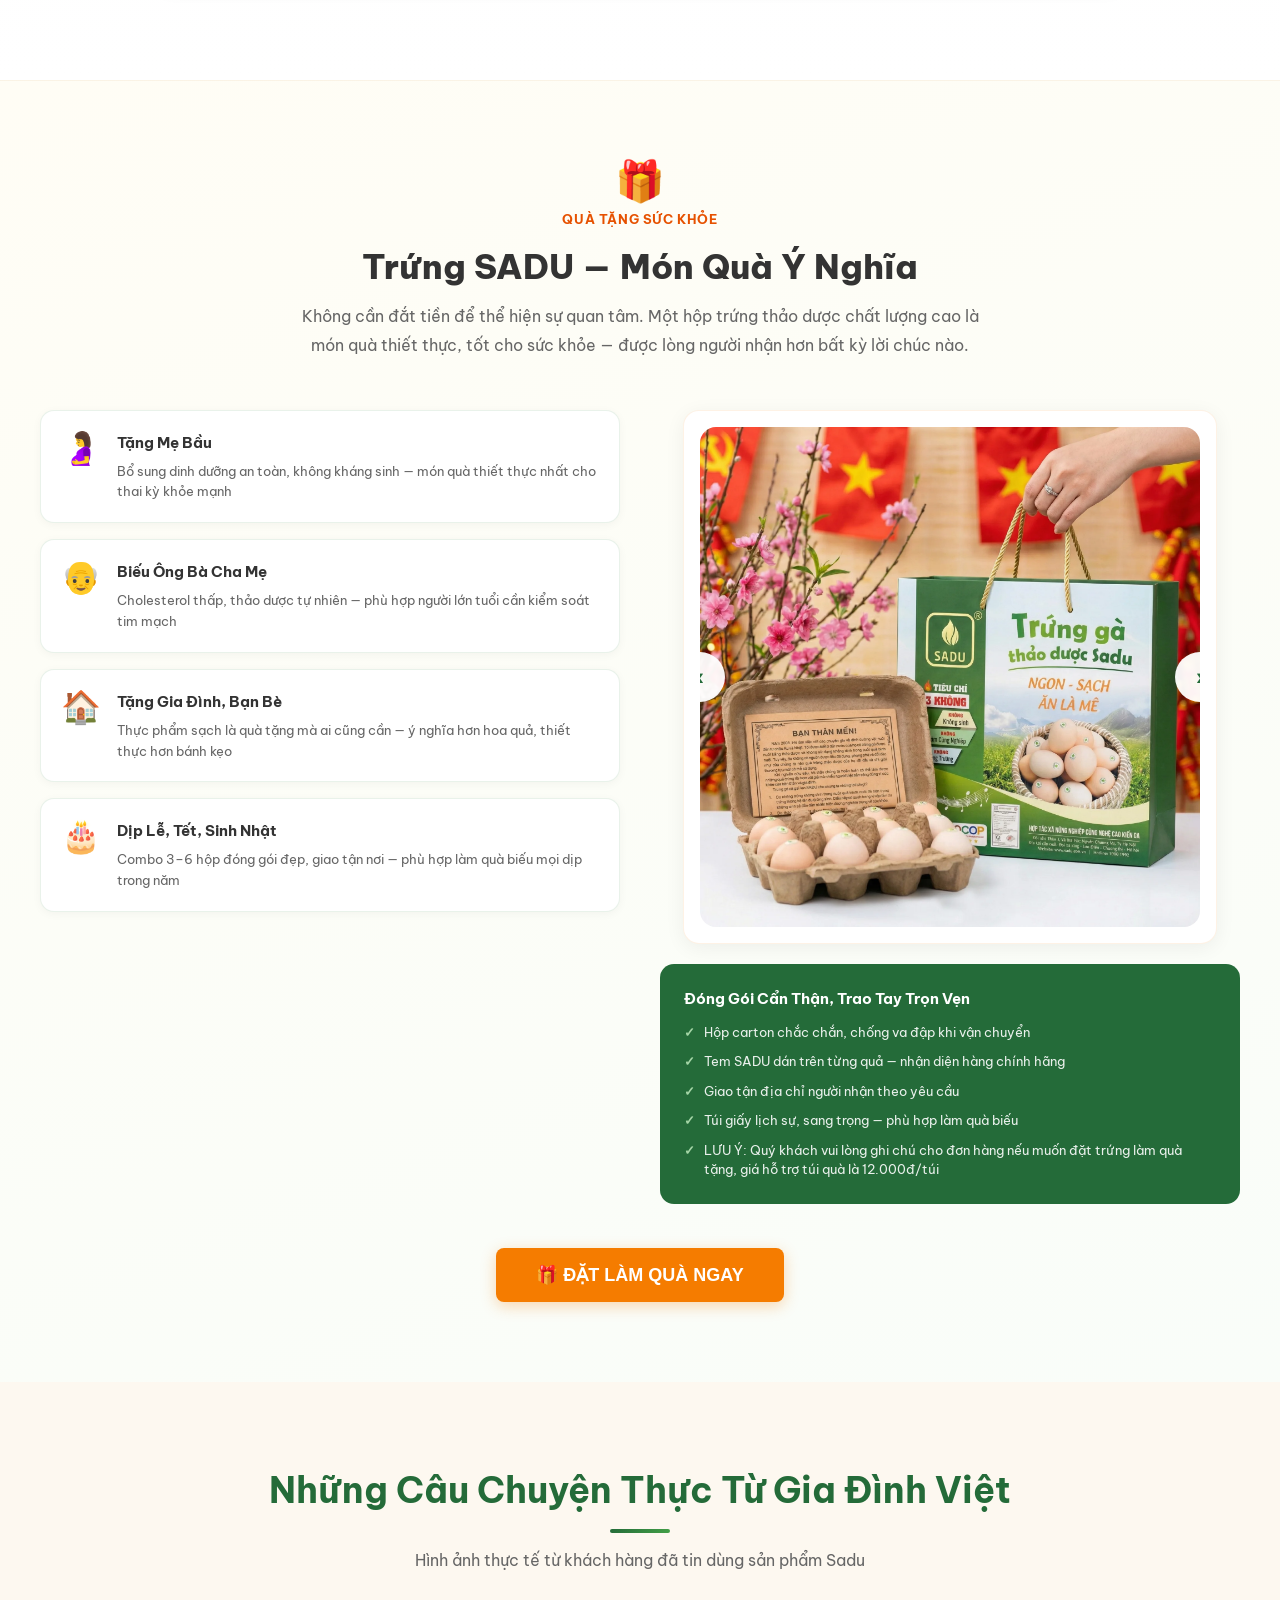
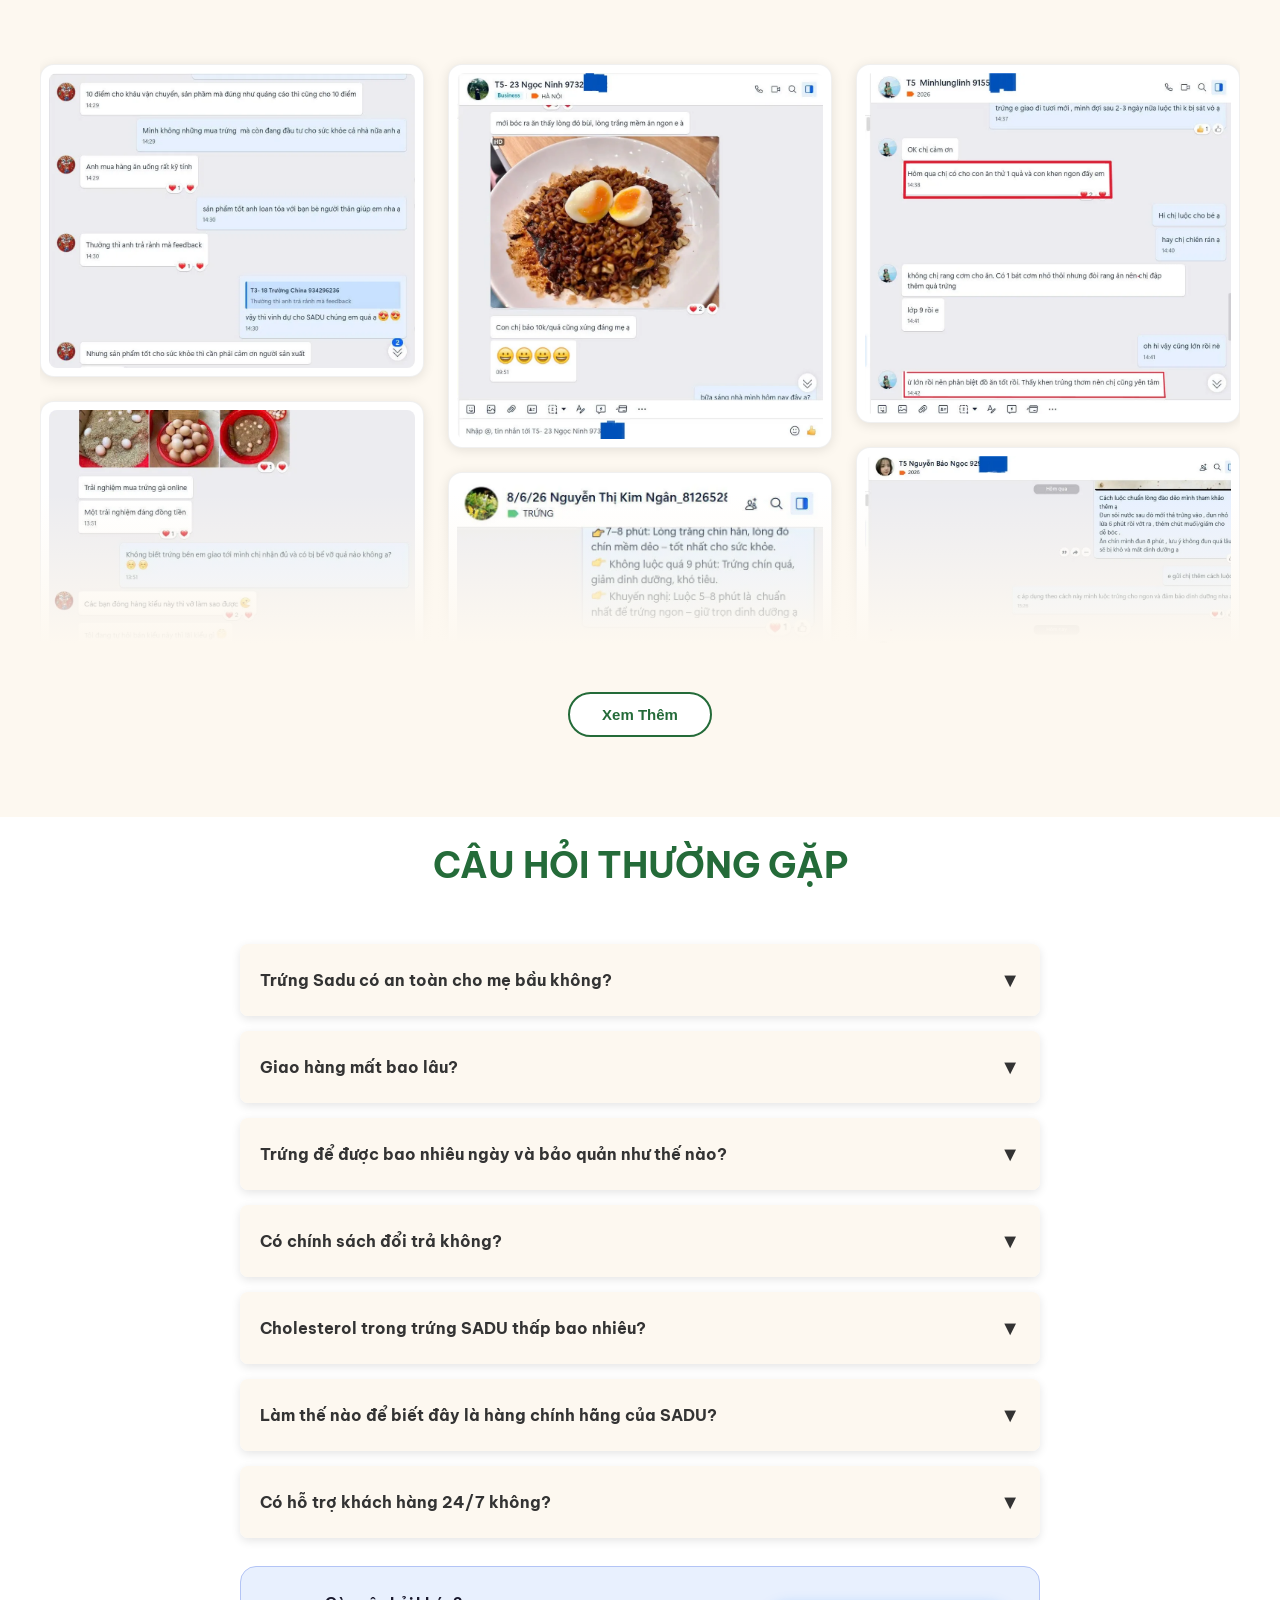
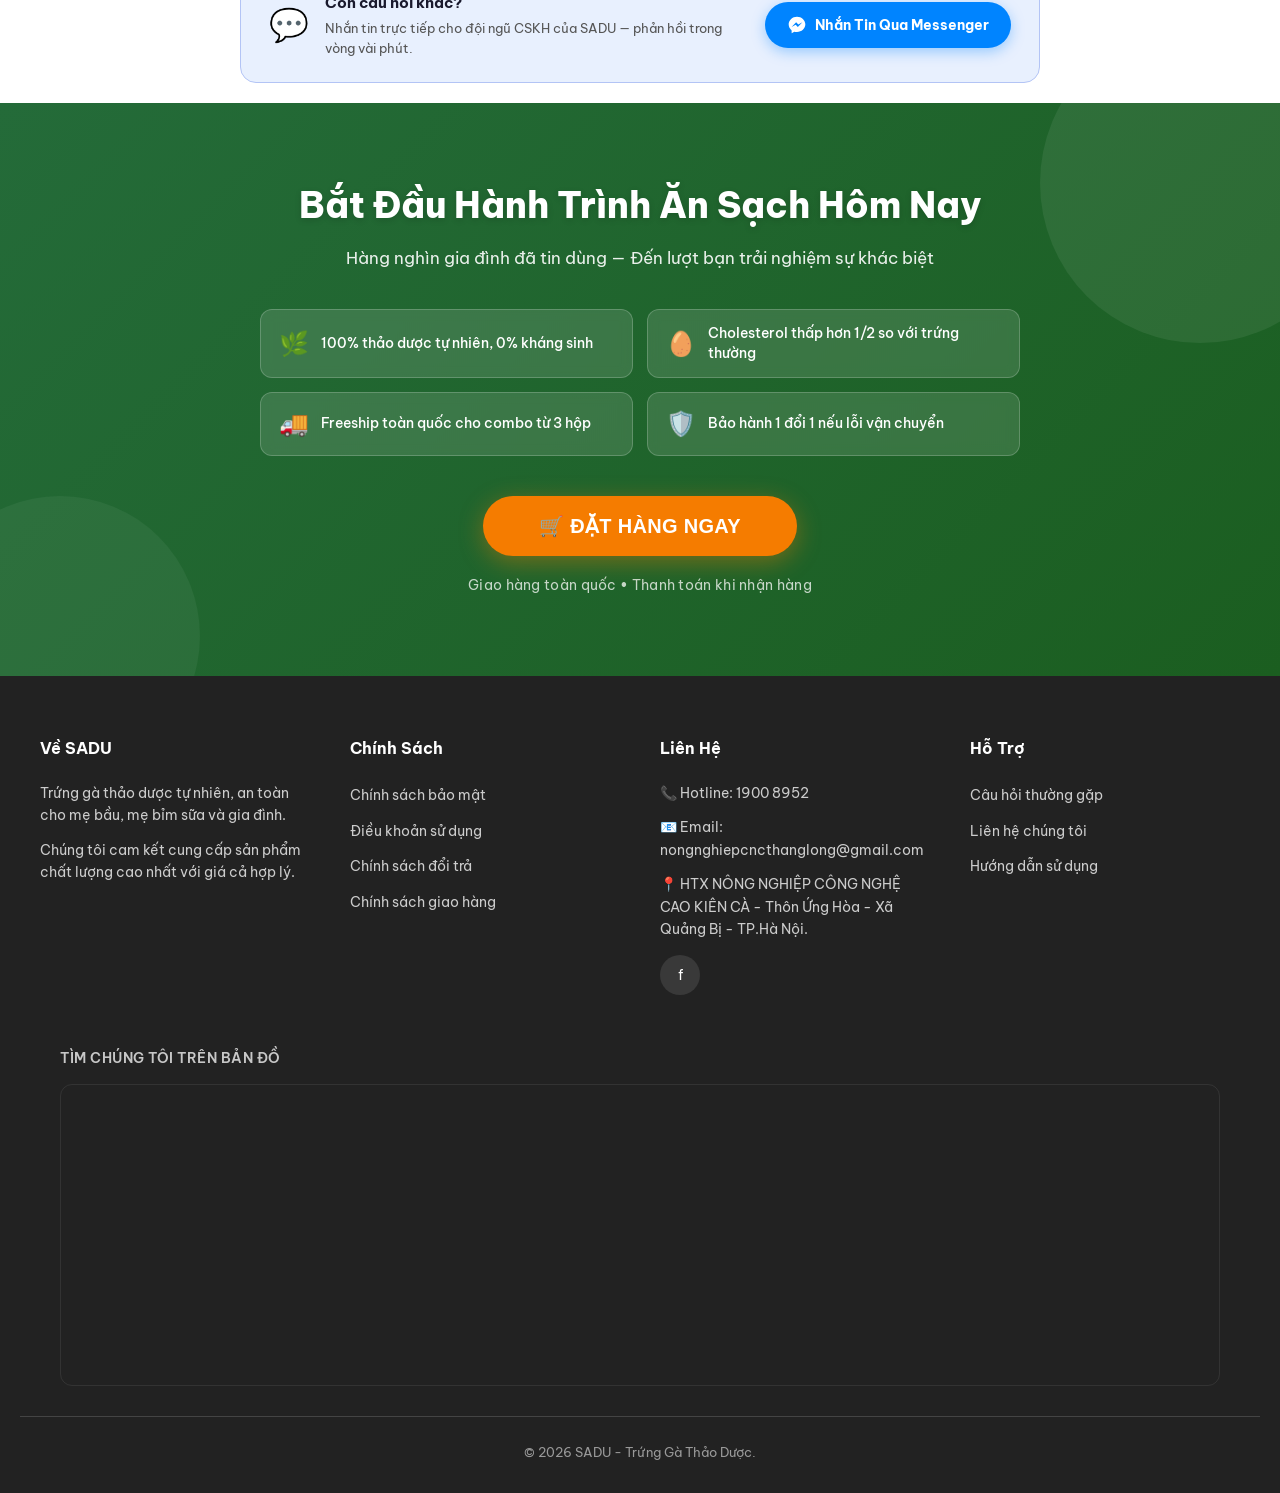
==== commit 266f6fed: "update new version , optimal load" ====
--- a/index.html
+++ b/index.html
@@ -131,8 +131,6 @@
     <!-- Herbal Story Section (bao gồm cả hành trình trang trại — xem js/components.js renderHerbalStory) -->
     <section id="herbal-story" class="herbal-story-section"></section>
 
-
-
     <!-- Why Section -->
     <section id="why" class="why-section"></section>
 
@@ -339,10 +337,9 @@
         <i class="fas fa-arrow-up"></i>
     </div>
 
-    <!-- Load JS theo thứ tự: Data -> Components -> Location -> Main -->
+    <!-- Load JS theo thứ tự: Data -> Components -> Main (Location nạp bất đồng bộ khi cần) -->
     <script src="js/data.js"></script>
     <script src="js/components.js"></script>
-    <script src="js/location.js"></script>
     <script src="js/main.js"></script>
 
     <!-- Meta Pixel - CTA & Messenger Click Tracking -->
--- a/css/style.css
+++ b/css/style.css
@@ -2986,9 +2986,20 @@
   font-size: 14px;
   color: var(--text-dark);
   cursor: pointer;
-  transition:
-    background 0.2s ease,
-    color 0.2s ease;
+  transition: background 0.2s ease, color 0.2s ease;
+}
+
+.searchable-select-option:hover,
+.searchable-select-option.is-focused {
+  background: rgba(46, 125, 50, 0.08);
+  color: var(--primary);
+  outline: none;
+}
+
+.searchable-select-option.is-selected {
+  background: var(--primary);
+  color: #ffffff;
+  font-weight: 600;
 }
 
 .product-radio-card {
--- a/css/responsive.css
+++ b/css/responsive.css
@@ -1150,9 +1150,11 @@
 /* Mobile Devices (iPhone 14 Pro Max 430px, iPhone 14 Pro 393px, iPhone 12 Pro 390px & all phones) */
 @media (max-width: 768px) {
   .custom-alert {
-    bottom: 12px;
-    left: 8px;
-    width: calc(100% - 16px);
+    bottom: 20px;
+    left: 12px;
+    width: calc(100% - 24px);
+    max-width: 290px;
+    z-index: 999;
   }
   .cta-btn {
     width: 100%;
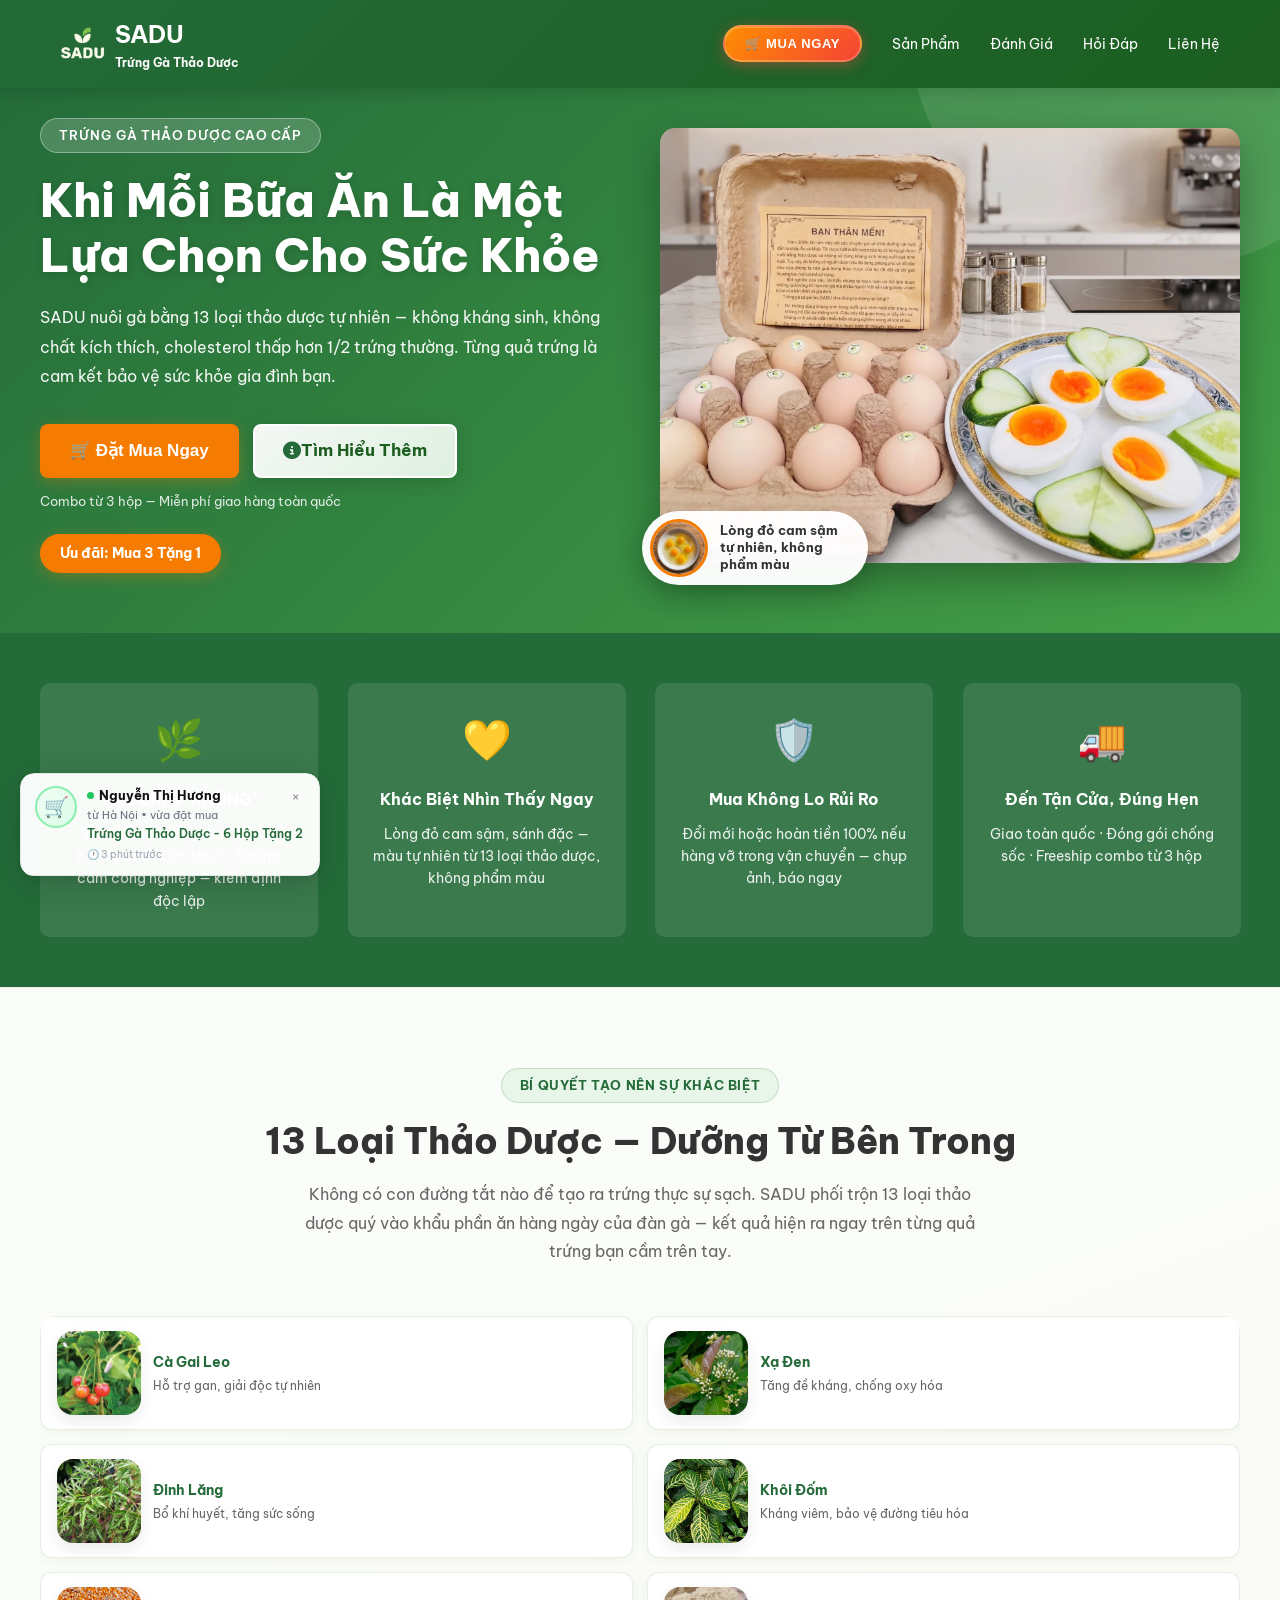
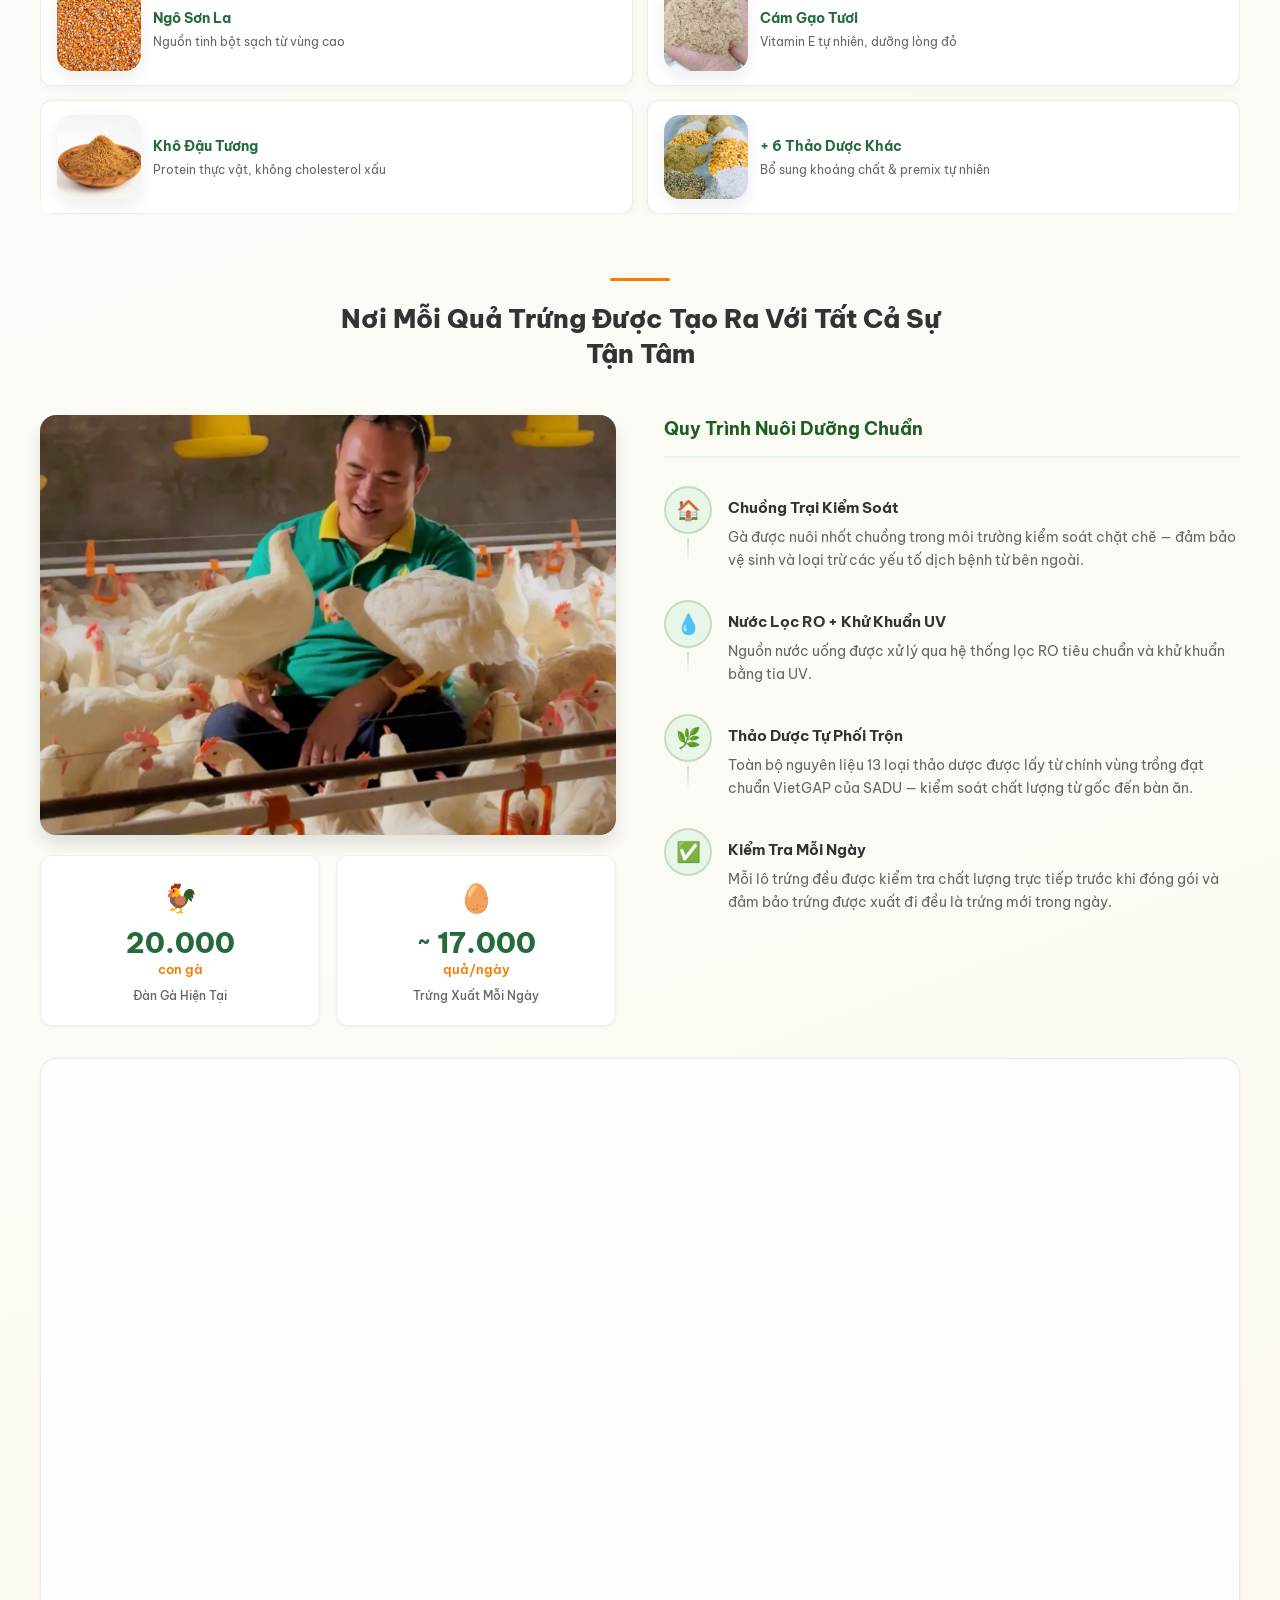
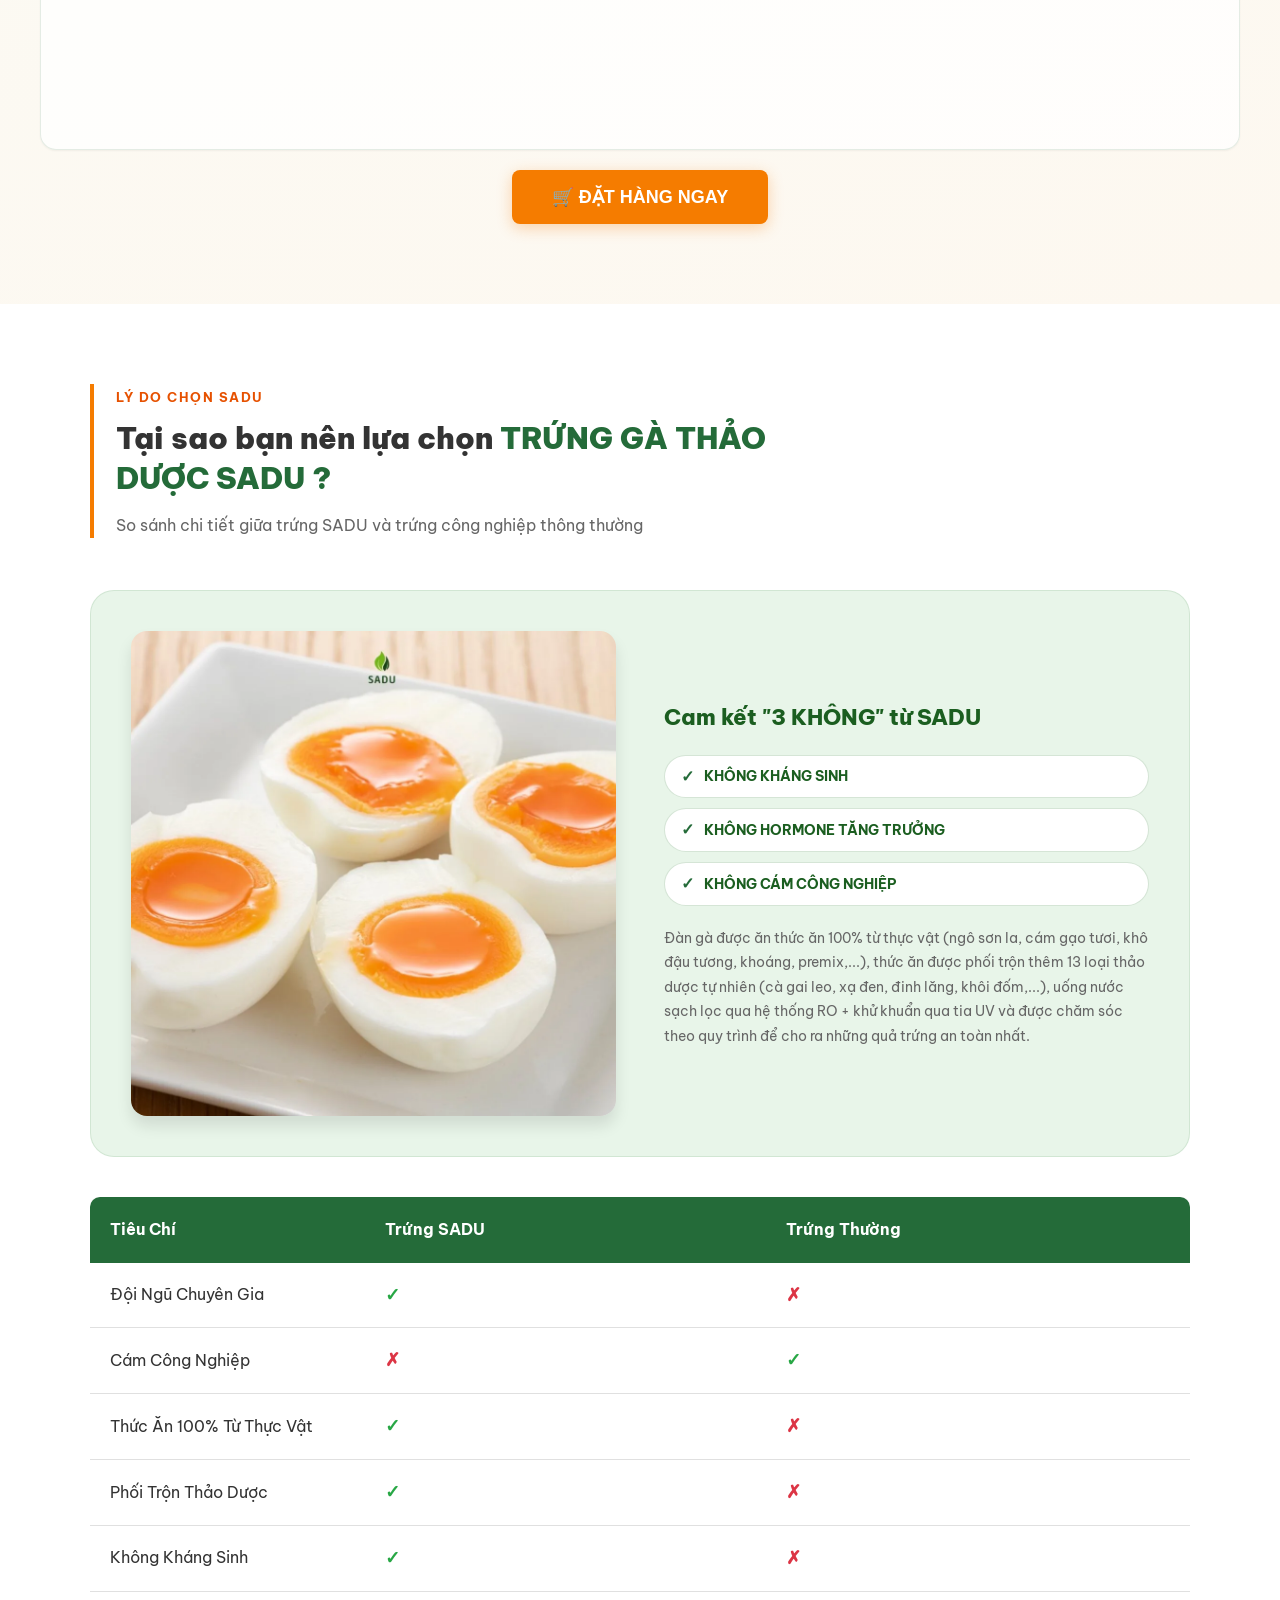
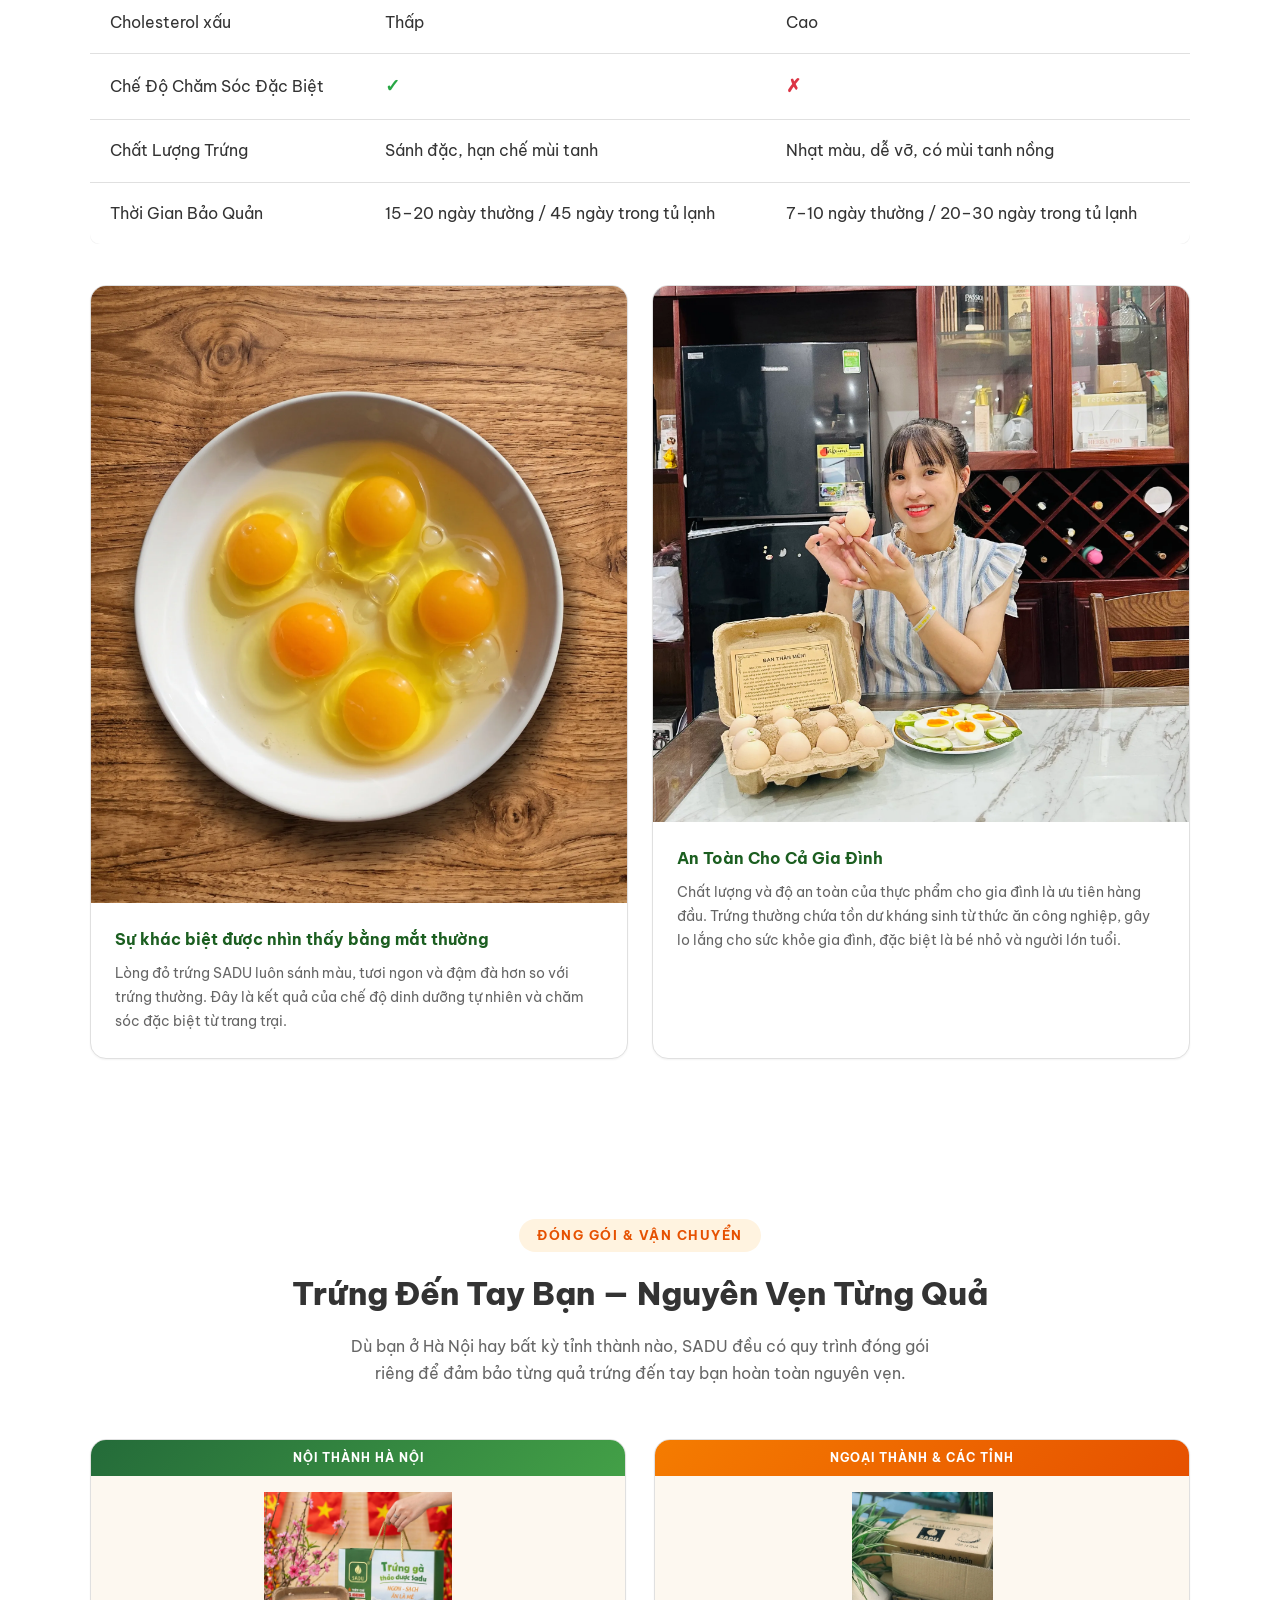
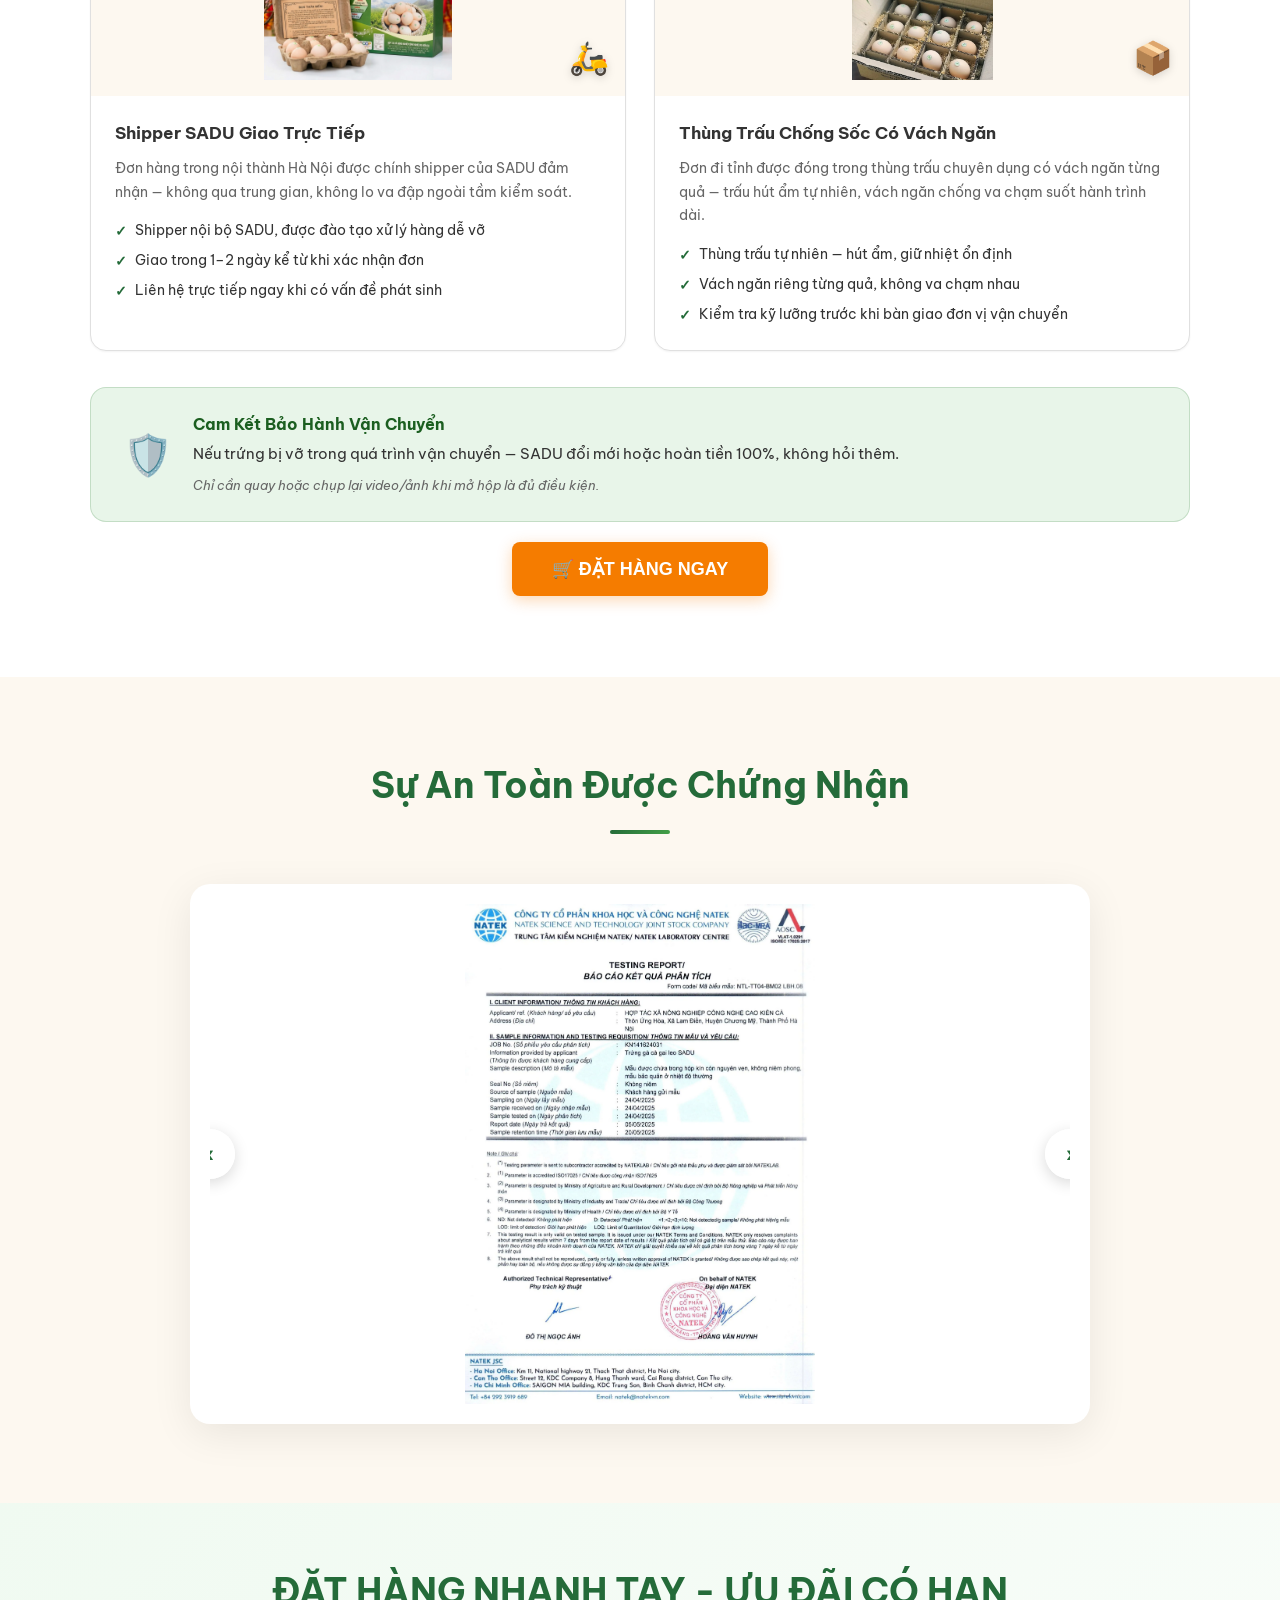
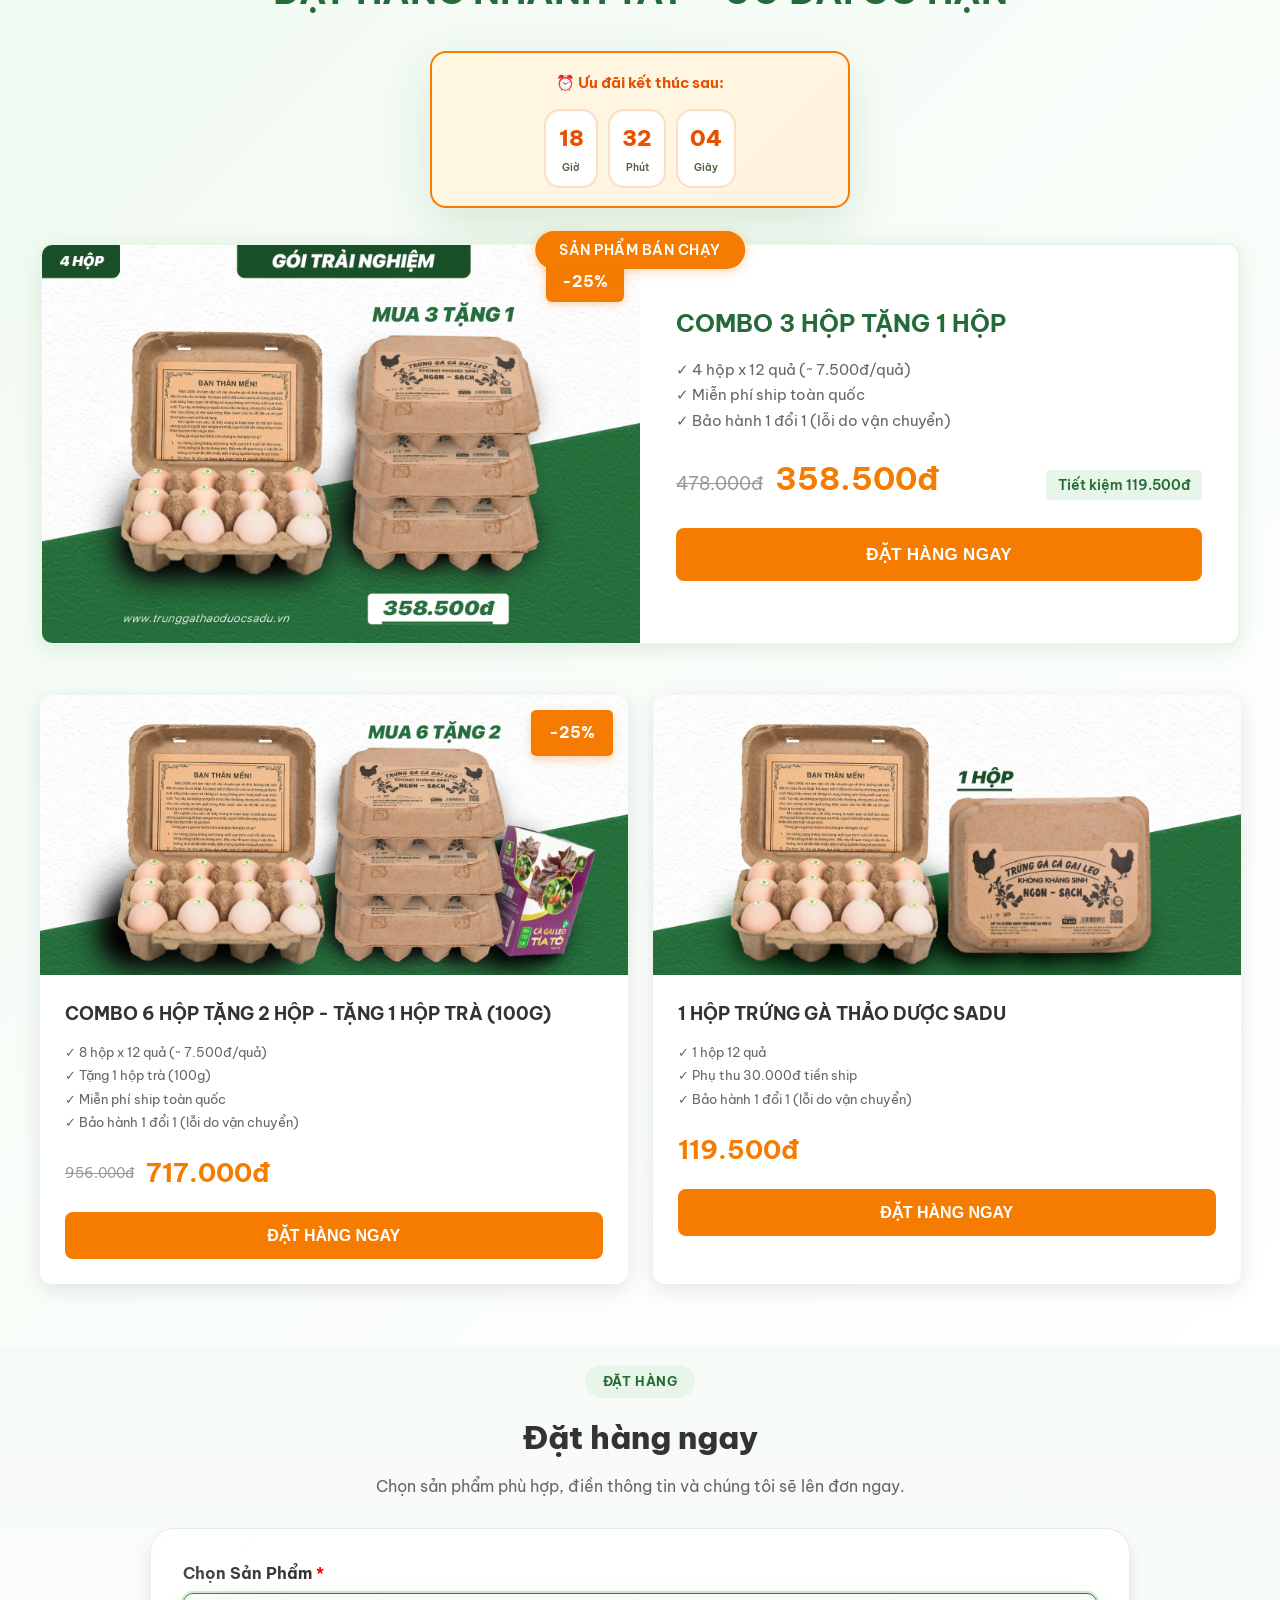
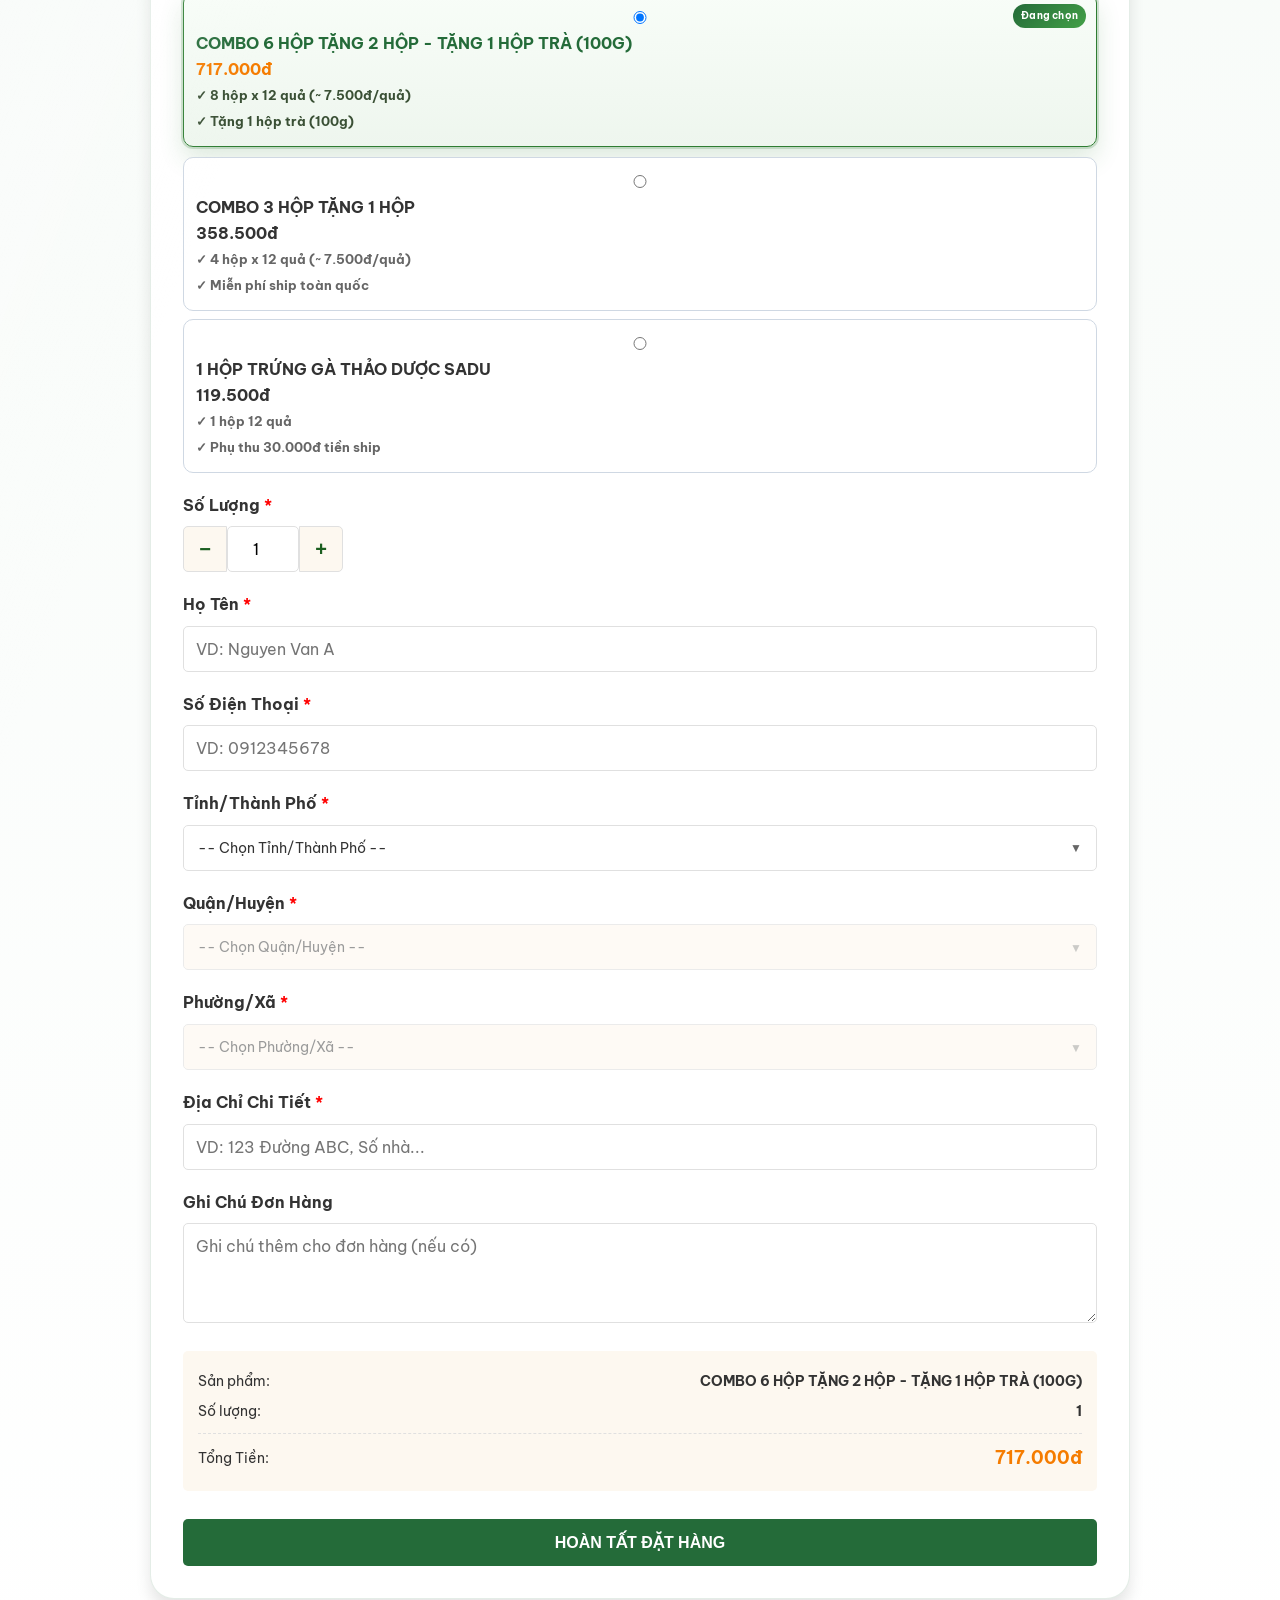
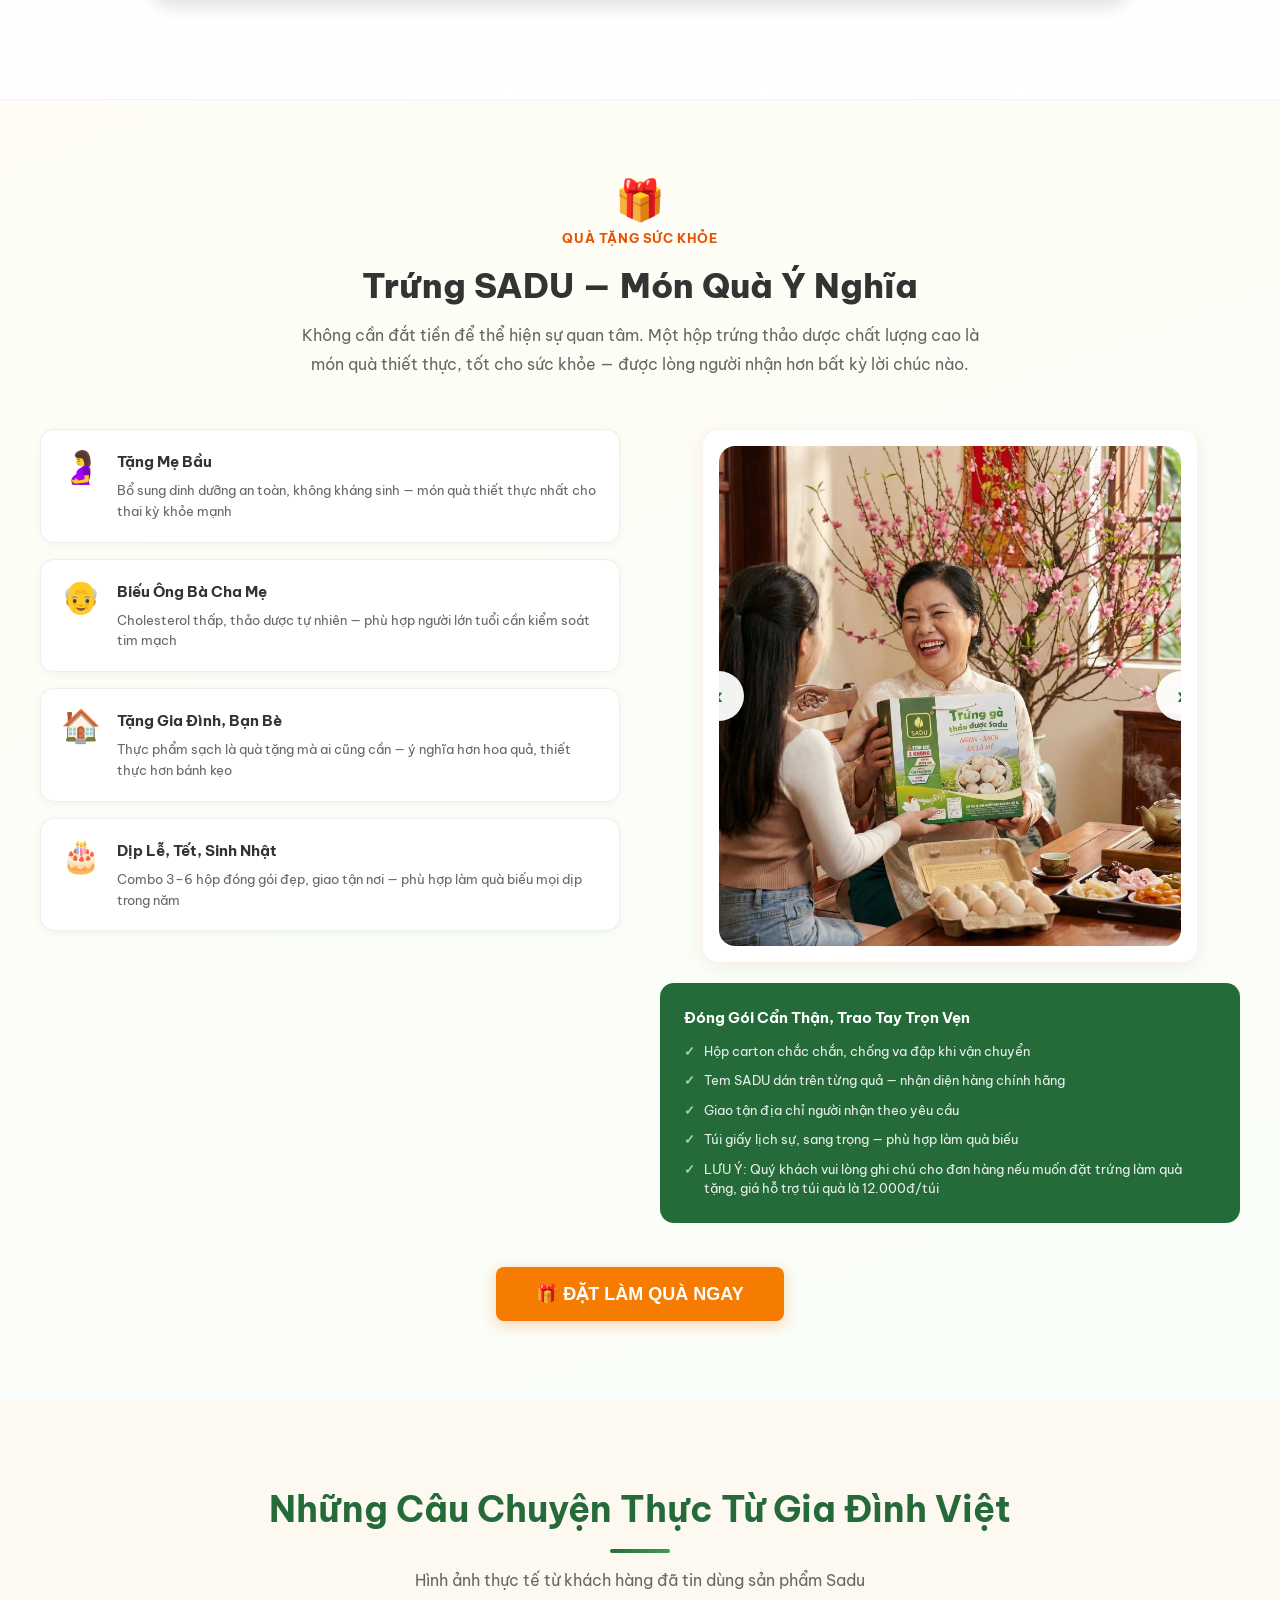
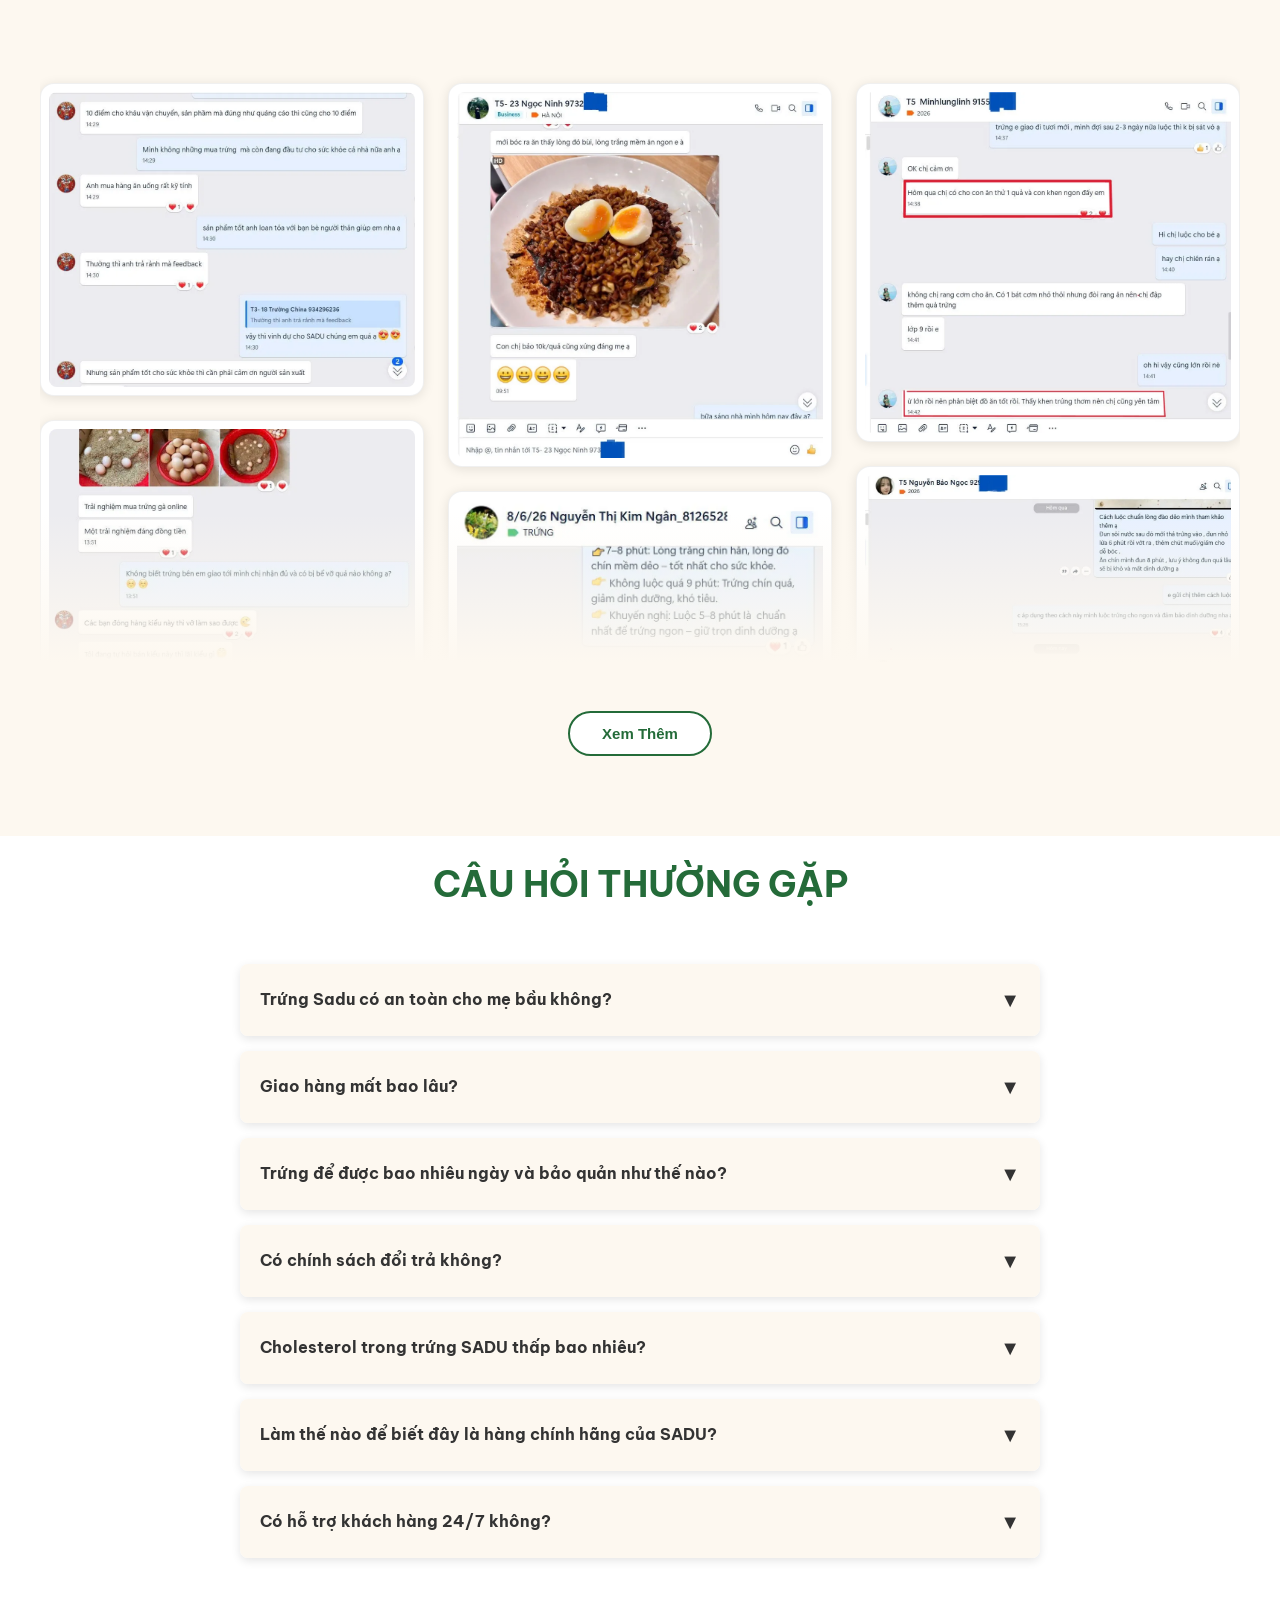
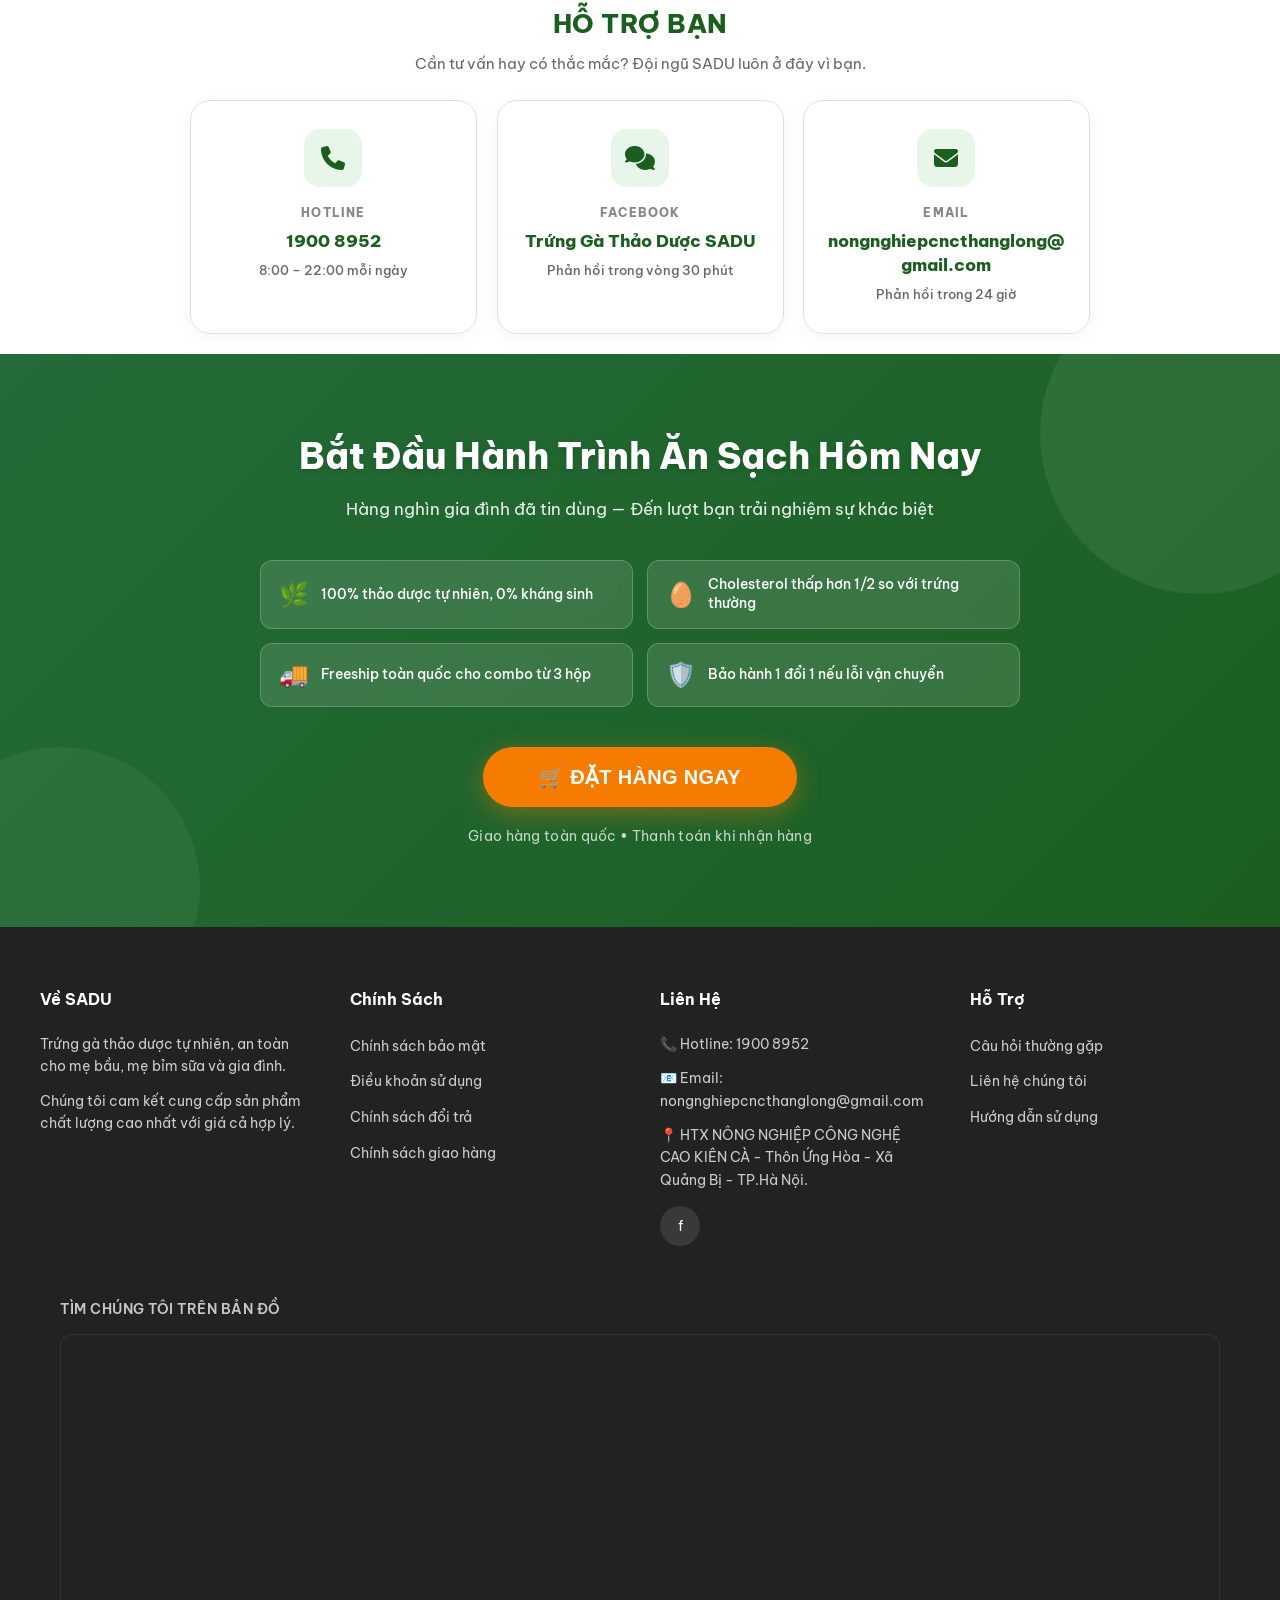
==== commit 30bd15df: "update SEO , layout contact , responsive" ====
--- a/index.html
+++ b/index.html
@@ -40,6 +40,8 @@
 
     <link rel="preconnect" href="https://fonts.googleapis.com">
     <link rel="preconnect" href="https://fonts.gstatic.com" crossorigin>
+    <link rel="preconnect" href="https://cdnjs.cloudflare.com" crossorigin>
+    <link rel="preload" as="image" href="source/san-pham.webp" type="image/webp" fetchpriority="high">
     <link rel="stylesheet" href="https://cdnjs.cloudflare.com/ajax/libs/font-awesome/6.4.0/css/all.min.css">
     <link rel="stylesheet" href="css/style.css">
     <link rel="stylesheet" href="css/responsive.css">
@@ -65,6 +67,89 @@
             src="https://www.facebook.com/tr?id=1668129411185900&ev=PageView&noscript=1" /></noscript>
     <!-- End Meta Pixel Code -->
 
+    <!-- Schema.org Structured Data (JSON-LD) for Google Rich Snippets -->
+    <script type="application/ld+json">
+    {
+      "@context": "https://schema.org",
+      "@graph": [
+        {
+          "@type": "Product",
+          "@id": "https://trunggathaoduocsadu.vn/#product",
+          "name": "Trứng Gà Thảo Dược SADU",
+          "image": "https://trunggathaoduocsadu.vn/source/san-pham.png",
+          "description": "Trứng Gà Thảo Dược SADU nuôi dưỡng bằng 13 thảo dược tự nhiên - không kháng sinh, không chất tăng trưởng, cholesterol thấp hơn 1/2 trứng thường.",
+          "brand": {
+            "@type": "Brand",
+            "name": "SADU"
+          },
+          "offers": {
+            "@type": "AggregateOffer",
+            "priceCurrency": "VND",
+            "lowPrice": "119000",
+            "highPrice": "358500",
+            "offerCount": "3",
+            "availability": "https://schema.org/InStock",
+            "seller": {
+              "@type": "Organization",
+              "name": "Trứng Gà Thảo Dược SADU"
+            }
+          },
+          "aggregateRating": {
+            "@type": "AggregateRating",
+            "ratingValue": "4.9",
+            "reviewCount": "1250"
+          }
+        },
+        {
+          "@type": "Organization",
+          "@id": "https://trunggathaoduocsadu.vn/#organization",
+          "name": "Trứng Gà Thảo Dược SADU",
+          "url": "https://trunggathaoduocsadu.vn/",
+          "logo": "https://trunggathaoduocsadu.vn/source/logo-sadu.png",
+          "contactPoint": {
+            "@type": "ContactPoint",
+            "telephone": "+84-1900-8952",
+            "contactType": "customer service",
+            "availableLanguage": "Vietnamese"
+          },
+          "sameAs": [
+            "https://www.facebook.com/trunggasach.sadu/"
+          ]
+        },
+        {
+          "@type": "FAQPage",
+          "@id": "https://trunggathaoduocsadu.vn/#faq",
+          "mainEntity": [
+            {
+              "@type": "Question",
+              "name": "Trứng Gà Thảo Dược SADU khác gì so với trứng gà thông thường?",
+              "acceptedAnswer": {
+                "@type": "Answer",
+                "text": "Trứng Gà SADU được nuôi bằng 13 loại thảo dược tự nhiên (Cà gai leo, Xạ đen, Đinh lăng...), cam kết 3 KHÔNG: Không kháng sinh, Không chất tăng trưởng, Không cám công nghiệp. Lòng đỏ cam sậm tự nhiên, sánh đặc, cholesterol thấp hơn 1/2 trứng thường và không tanh."
+              }
+            },
+            {
+              "@type": "Question",
+              "name": "Trứng gà SADU bảo quản được trong bao lâu?",
+              "acceptedAnswer": {
+                "@type": "Answer",
+                "text": "Bảo quản ở nhiệt độ thường từ 15–20 ngày, và bảo quản trong ngăn mát tủ lạnh lên tới 45 ngày."
+              }
+            },
+            {
+              "@type": "Question",
+              "name": "Nếu trứng bị vỡ trong quá trình vận chuyển thì xử lý như thế nào?",
+              "acceptedAnswer": {
+                "@type": "Answer",
+                "text": "SADU cam kết đổi mới hoặc hoàn tiền 100% cho số trứng bị vỡ nếu lỗi do vận chuyển. Quý khách chỉ cần chụp ảnh/quay video gửi ngay cho hotline hoặc fanpage."
+              }
+            }
+          ]
+        }
+      ]
+    }
+    </script>
+
 </head>
 
 <body>
--- a/css/style.css
+++ b/css/style.css
@@ -85,6 +85,10 @@
   scroll-behavior: smooth;
   font-size: 16px;
   overflow-x: hidden;
+}
+
+section {
+  scroll-margin-top: 70px;
 }
 
 /* Ensure images never overflow their containers */
@@ -214,23 +218,83 @@
   animation: slideInRight 0.6s ease-out;
 }
 
-/* Scroll Reveal - section hiện dần khi cuộn tới (IntersectionObserver, xem main.js) */
+/* ===================================================
+   MULTI-DIRECTIONAL SCROLL REVEAL SYSTEM
+   Chuyển động mượt mà, rõ ràng từ nhiều hướng
+   =================================================== */
+
+/* Trạng thái ban đầu cho tất cả phần tử cuộn tới */
+[class*="reveal-from-"],
+.reveal-zoom-in,
+.reveal-element,
 .reveal-section {
-  opacity: 0;
-  transform: translateY(28px);
-  transition:
-    opacity 0.7s ease-out,
-    transform 0.7s ease-out;
-}
+  opacity: 0 !important;
+  will-change: opacity, transform;
+  transition: opacity 0.85s cubic-bezier(0.215, 0.61, 0.355, 1),
+              transform 0.85s cubic-bezier(0.215, 0.61, 0.355, 1) !important;
+}
+
+/* 1. Reveal Từ Dưới Lên */
+.reveal-from-bottom,
+.reveal-section {
+  transform: translateY(60px) !important;
+}
+
+/* 2. Reveal Từ Trên Xuống */
+.reveal-from-top {
+  transform: translateY(-50px) !important;
+}
+
+/* 3. Reveal Từ Trái Sang */
+.reveal-from-left {
+  transform: translateX(-70px) !important;
+}
+
+/* 4. Reveal Từ Phải Sang */
+.reveal-from-right {
+  transform: translateX(70px) !important;
+}
+
+/* 5. Reveal Phóng To Nhẹ (Zoom In) */
+.reveal-zoom-in {
+  transform: scale(0.82) !important;
+}
+
+/* Trạng thái khi lướt tới (Observer / Scroll trigger gán class is-visible) */
+[class*="reveal-from-"].is-visible,
+.reveal-zoom-in.is-visible,
+.reveal-element.is-visible,
 .reveal-section.is-visible {
-  opacity: 1;
-  transform: translateY(0);
-}
+  opacity: 1 !important;
+  transform: translate(0, 0) scale(1) !important;
+}
+
+/* Hiệu ứng trễ nối tiếp (Staggered Delays) */
+.reveal-delay-1 { transition-delay: 0.1s !important; }
+.reveal-delay-2 { transition-delay: 0.22s !important; }
+.reveal-delay-3 { transition-delay: 0.34s !important; }
+.reveal-delay-4 { transition-delay: 0.46s !important; }
+.reveal-delay-5 { transition-delay: 0.58s !important; }
+
+/* Tối ưu hóa trên Mobile - giảm biên độ dịch chuyển chống vỡ layout */
+@media (max-width: 768px) {
+  .reveal-from-left { transform: translateX(-35px) !important; }
+  .reveal-from-right { transform: translateX(35px) !important; }
+  .reveal-from-bottom,
+  .reveal-section { transform: translateY(35px) !important; }
+  .reveal-from-top { transform: translateY(-35px) !important; }
+  .reveal-zoom-in { transform: scale(0.9) !important; }
+}
+
+/* Tắt hiệu ứng nếu người dùng cài đặt giảm chuyển động */
 @media (prefers-reduced-motion: reduce) {
+  [class*="reveal-from-"],
+  .reveal-zoom-in,
+  .reveal-element,
   .reveal-section {
-    opacity: 1;
-    transform: none;
-    transition: none;
+    opacity: 1 !important;
+    transform: none !important;
+    transition: none !important;
   }
 }
 
@@ -653,10 +717,57 @@
 
 .hero-cta-group {
   display: flex;
+  flex-direction: column;
+  align-items: flex-start;
+  gap: 14px;
+  margin-bottom: 24px;
+}
+
+.hero-buttons-wrap {
+  display: flex;
   align-items: center;
-  gap: 18px;
+  gap: 14px;
   flex-wrap: wrap;
-  margin-bottom: 24px;
+}
+
+/* Quy chuẩn kích thước đồng đều 100% cho 2 nút Hero */
+.hero-buttons-wrap .cta-btn,
+.hero-buttons-wrap .hero-secondary-btn {
+  height: 54px;
+  padding: 0 28px;
+  font-size: 17px;
+  font-weight: 700;
+  border-radius: 8px;
+  display: inline-flex;
+  align-items: center;
+  justify-content: center;
+  box-sizing: border-box;
+  text-align: center;
+  line-height: 1;
+}
+
+.hero-buttons-wrap .cta-btn {
+  border: 2px solid transparent;
+}
+
+.hero-secondary-btn {
+  background: linear-gradient(135deg, rgba(255, 255, 255, 0.95) 0%, rgba(232, 245, 233, 0.95) 100%);
+  color: var(--primary-dark, #1b5e20);
+  border: 2px solid #ffffff;
+  cursor: pointer;
+  text-decoration: none;
+  position: relative;
+  overflow: hidden;
+  backdrop-filter: blur(8px);
+  -webkit-backdrop-filter: blur(8px);
+  transition: all 0.35s cubic-bezier(0.4, 0, 0.2, 1);
+  box-shadow: 0 4px 18px rgba(0, 0, 0, 0.15);
+}
+
+.hero-secondary-btn i {
+  font-size: 18px;
+  color: var(--primary, #246b39);
+  transition: transform 0.3s ease, color 0.3s ease;
 }
 
 .hero-cta-note {
@@ -2064,85 +2175,121 @@
   line-height: 1.8;
 }
 
-.faq-messenger-cta {
-  max-width: 800px;
-  margin: 28px auto 0;
-  display: flex;
+/* ============================================
+   FAQ SUPPORT CARDS (Thay thế nút Messenger)
+   ============================================ */
+.faq-support-section {
+  max-width: 900px;
+  margin: 45px auto 0;
+  text-align: center;
+}
+
+.faq-support-header {
+  margin-bottom: 24px;
+}
+
+.faq-support-title {
+  font-size: 26px;
+  font-weight: 800;
+  color: var(--primary-dark, #1b5e20);
+  margin-bottom: 8px;
+  letter-spacing: 0.5px;
+}
+
+.faq-support-subtitle {
+  font-size: 15px;
+  color: var(--text-light, #666666);
+  line-height: 1.6;
+}
+
+.faq-support-cards {
+  display: grid;
+  grid-template-columns: repeat(3, 1fr);
+  gap: 20px;
+  align-items: stretch;
+}
+
+.faq-support-card {
+  background: #ffffff;
+  border: 1.5px solid #e0e0e0;
+  border-radius: 20px;
+  padding: 28px 20px;
+  display: flex;
+  flex-direction: column;
   align-items: center;
-  justify-content: space-between;
-  gap: 24px;
-  background: #e8f0fe;
-  border: 1.5px solid #b3c4f5;
-  border-radius: var(--radius-xl);
-  padding: 24px 28px;
-}
-
-.faq-messenger-text {
+  text-align: center;
+  box-shadow: 0 4px 18px rgba(0, 0, 0, 0.04);
+  transition: all 0.3s ease;
+}
+
+.faq-support-card:hover {
+  transform: translateY(-5px);
+  box-shadow: 0 12px 30px rgba(0, 0, 0, 0.1);
+  border-color: var(--primary, #246b39);
+}
+
+.faq-support-icon-wrap {
+  width: 58px;
+  height: 58px;
+  background: var(--primary-light, #e8f5e9);
+  border-radius: 16px;
   display: flex;
   align-items: center;
-  gap: 16px;
-}
-
-.faq-messenger-icon {
-  font-size: 32px;
-  flex-shrink: 0;
-}
-
-.faq-messenger-text strong {
-  display: block;
-  font-size: 15px;
-  font-weight: 700;
-  color: #1a1a2e;
-  margin-bottom: 4px;
-}
-
-.faq-messenger-text p {
+  justify-content: center;
+  font-size: 24px;
+  color: var(--primary-dark, #1b5e20);
+  margin-bottom: 16px;
+  transition: all 0.3s ease;
+}
+
+.faq-support-card:hover .faq-support-icon-wrap {
+  background: var(--primary, #246b39);
+  color: #ffffff;
+  transform: scale(1.08);
+}
+
+.faq-support-label {
+  font-size: 12px;
+  font-weight: 800;
+  letter-spacing: 1.2px;
+  text-transform: uppercase;
+  color: #888888;
+  margin-bottom: 8px;
+}
+
+.faq-support-value {
+  font-size: 17px;
+  font-weight: 800;
+  color: var(--primary-dark, #1b5e20);
+  text-decoration: none;
+  word-break: break-word;
+  line-height: 1.4;
+  margin-bottom: 6px;
+  transition: color 0.2s ease;
+}
+
+.faq-support-value:hover {
+  color: var(--accent, #f57c00);
+}
+
+.faq-support-note {
   font-size: 13px;
-  color: #555;
-  line-height: 1.5;
-  margin: 0;
-}
-
-.faq-messenger-btn {
-  display: inline-flex;
-  align-items: center;
-  gap: 8px;
-  background: #0084ff;
-  color: #fff;
-  font-size: 14px;
-  font-weight: 700;
-  padding: 12px 22px;
-  border-radius: var(--radius-full);
-  text-decoration: none;
-  white-space: nowrap;
-  flex-shrink: 0;
-  transition:
-    background var(--transition-fast),
-    transform var(--transition-fast),
-    box-shadow var(--transition-fast);
-  box-shadow: 0 4px 14px rgba(0, 132, 255, 0.35);
-}
-
-.faq-messenger-btn:hover {
-  background: #006acc;
-  transform: translateY(-2px);
-  box-shadow: 0 6px 20px rgba(0, 132, 255, 0.45);
-}
-
-@media (max-width: 600px) {
-  .faq-messenger-cta {
-    flex-direction: column;
-    text-align: center;
-    padding: 20px;
-  }
-
-  .faq-messenger-text {
-    flex-direction: column;
-  }
-
-  .faq-messenger-btn {
-    width: 100%;
-    justify-content: center;
+  color: #666666;
+  font-weight: 500;
+}
+
+@media (max-width: 768px) {
+  .faq-support-cards {
+    grid-template-columns: 1fr;
+    gap: 16px;
+  }
+
+  .faq-support-title {
+    font-size: 22px;
+  }
+
+  .faq-support-card {
+    padding: 22px 18px;
   }
 }
 
@@ -2395,30 +2542,64 @@
   text-align: center;
   position: relative;
   max-width: 420px;
+  width: 90%;
+  border-radius: 20px;
+  padding: 32px 24px 28px;
+  box-shadow: 0 20px 50px rgba(0, 0, 0, 0.25);
+  background: #ffffff;
 }
 .result-modal-close {
   position: absolute;
-  top: 12px;
+  top: 14px;
   right: 16px;
+  width: 32px;
+  height: 32px;
+  border-radius: 50%;
+  background: #f0f4f2;
+  border: none;
+  font-size: 20px;
+  color: #555;
+  cursor: pointer;
+  display: flex;
+  align-items: center;
+  justify-content: center;
+  transition: background 0.2s ease, color 0.2s ease;
+}
+.result-modal-close:hover {
+  background: #e0e8e4;
+  color: #111;
 }
 .result-modal-icon {
-  font-size: 48px;
-  margin-bottom: 10px;
+  font-size: 52px;
+  margin-bottom: 14px;
+  line-height: 1;
 }
 #resultModalTitle {
   color: var(--primary);
-  margin-bottom: 10px;
+  font-size: 22px;
+  font-weight: 800;
+  margin-bottom: 12px;
+  line-height: 1.3;
 }
 #resultModalMessage {
-  color: var(--text-light);
+  color: #4b5563;
+  font-size: 15px;
   line-height: 1.6;
-  margin-bottom: 20px;
+  margin-bottom: 24px;
   white-space: pre-line;
+  word-break: break-word;
 }
 .result-modal-content .submit-btn {
-  max-width: 220px;
-  margin: 0 auto;
-}
+  width: 100%;
+  max-width: 100%;
+  min-height: 48px;
+  border-radius: 12px;
+  font-size: 16px;
+  font-weight: 700;
+  margin: 0;
+  display: block;
+}
+
 
 .form-group {
   margin-bottom: 20px;
@@ -5134,12 +5315,13 @@
   98%  { transform: translateY(-1px) rotate(0deg); }
 }
 
-/* Shimmer pseudo-element cho tất cả nút mua hàng (trừ submit-btn) */
+/* Shimmer pseudo-element cho tất cả nút (bao gồm hero-secondary-btn) */
 .cta-btn::after,
 .featured-product-btn::after,
 .product-btn::after,
 .special-cta-button::after,
-.final-cta-btn::after {
+.final-cta-btn::after,
+.hero-secondary-btn::after {
   content: "";
   position: absolute;
   top: 0;
@@ -5149,11 +5331,11 @@
   background: linear-gradient(
     to right,
     rgba(255, 255, 255, 0) 0%,
-    rgba(255, 255, 255, 0.32) 50%,
+    rgba(255, 255, 255, 0.45) 50%,
     rgba(255, 255, 255, 0) 100%
   );
   transform: skewX(-20deg);
-  animation: btn-shimmer 3.5s ease-in-out infinite;
+  animation: btn-shimmer 3.2s ease-in-out infinite;
   pointer-events: none;
 }
 
@@ -5185,6 +5367,20 @@
   animation: btn-glow-pulse 2.2s ease-in-out infinite, btn-wiggle 4s ease-in-out infinite !important;
 }
 
+/* Glow pulse màu trắng ngọc cho hero-secondary-btn */
+@keyframes hero-sec-glow-pulse {
+  0%, 100% {
+    box-shadow: 0 4px 18px rgba(255, 255, 255, 0.25), 0 0 0 0 rgba(255, 255, 255, 0.15);
+  }
+  50% {
+    box-shadow: 0 8px 28px rgba(255, 255, 255, 0.55), 0 0 0 8px rgba(255, 255, 255, 0);
+  }
+}
+
+.hero-secondary-btn {
+  animation: hero-sec-glow-pulse 2.2s ease-in-out infinite, btn-wiggle 4s ease-in-out infinite !important;
+}
+
 /* submit-btn: glow màu xanh lá --primary */
 @keyframes submit-btn-glow-pulse {
   0%, 100% {
@@ -5198,7 +5394,7 @@
   animation: submit-btn-glow-pulse 2.2s ease-in-out infinite, btn-wiggle 4s ease-in-out infinite !important;
 }
 
-/* Khi hover: tắt animation, giữ glow mạnh */
+/* Khi hover: tắt animation, đổi màu sang dải màu cam rực rỡ & đổ bóng mạnh mẽ */
 .cta-btn:hover,
 .featured-product-btn:hover,
 .product-btn:hover,
@@ -5207,6 +5403,21 @@
   animation: none !important;
   box-shadow: 0 10px 36px rgba(245, 124, 0, 0.58) !important;
 }
+
+.hero-secondary-btn:hover {
+  animation: none !important;
+  background: #ffffff !important;
+  color: var(--primary-dark, #1b5e20) !important;
+  border-color: #ffffff !important;
+  box-shadow: 0 10px 30px rgba(255, 255, 255, 0.45), 0 4px 14px rgba(0, 0, 0, 0.15) !important;
+  transform: translateY(-2px) !important;
+}
+
+.hero-secondary-btn:hover i {
+  color: var(--primary-dark, #1b5e20) !important;
+  transform: scale(1.2) rotate(10deg);
+}
+
 .submit-btn:hover {
   animation: none !important;
   box-shadow: 0 10px 36px rgba(46, 125, 50, 0.55) !important;
@@ -5218,7 +5429,8 @@
 .product-btn:active,
 .special-cta-button:active,
 .final-cta-btn:active,
-.submit-btn:active {
+.submit-btn:active,
+.hero-secondary-btn:active {
   animation: none !important;
   transform: scale(0.97) translateY(1px) !important;
   box-shadow: 0 3px 10px rgba(0, 0, 0, 0.2) !important;
--- a/css/responsive.css
+++ b/css/responsive.css
@@ -413,18 +413,19 @@
     background: #fff;
   }
 
-  /* Modal thông báo (thành công/lỗi) trượt từ TRÊN XUỐNG thay vì bottom-sheet
-     như modal đặt hàng - phù hợp hơn với dạng banner thông báo ngắn trên mobile */
+  /* Modal thông báo kết quả (thành công/lỗi) dạng Dialog Card căn giữa */
   #resultModal.show {
-    align-items: flex-start;
+    align-items: center;
+    justify-content: center;
+    padding: 16px;
   }
   .result-modal-content {
-    margin: 0;
-    max-height: none;
-    border-radius: 0 0 20px 20px;
-    padding: calc(20px + env(safe-area-inset-top)) 18px 24px;
-    box-shadow: 0 10px 35px rgba(0, 0, 0, 0.18);
-    animation: slideInDown 0.3s ease-out;
+    width: calc(100% - 32px);
+    max-width: 360px;
+    margin: auto;
+    border-radius: 20px;
+    padding: 28px 20px 22px;
+    box-shadow: 0 15px 40px rgba(0, 0, 0, 0.22);
   }
 
   .form-group input,
@@ -1109,9 +1110,10 @@
     border-radius: 18px 18px 0 0;
   }
   .result-modal-content {
-    max-height: none;
-    padding: calc(18px + env(safe-area-inset-top)) 14px 20px;
-    border-radius: 0 0 18px 18px;
+    width: calc(100% - 24px);
+    max-width: 340px;
+    padding: 24px 16px 20px;
+    border-radius: 18px;
   }
   .form-group {
     margin-bottom: 15px;
@@ -1903,6 +1905,14 @@
     gap: 10px;
   }
 
+  .hero-buttons-wrap {
+    display: flex;
+    align-items: center;
+    gap: 10px;
+    flex-wrap: wrap;
+    width: 100%;
+  }
+
   .hero-cta-note {
     font-size: 12px;
   }
@@ -1969,11 +1979,22 @@
     gap: 8px;
   }
 
-  .cta-btn {
-    width: 75%;
+  .hero-buttons-wrap {
+    flex-direction: column;
+    align-items: stretch;
+    width: 100%;
+    gap: 10px;
+  }
+
+  .hero-buttons-wrap .cta-btn,
+  .hero-buttons-wrap .hero-secondary-btn {
+    width: 100%;
+    max-width: 100%;
+    height: 48px;
     font-size: 15px;
-    padding: 14px 20px;
-    display: inline-block;
+    padding: 0 16px;
+    text-align: center;
+    box-sizing: border-box;
   }
 
   .hero-offer-badge {
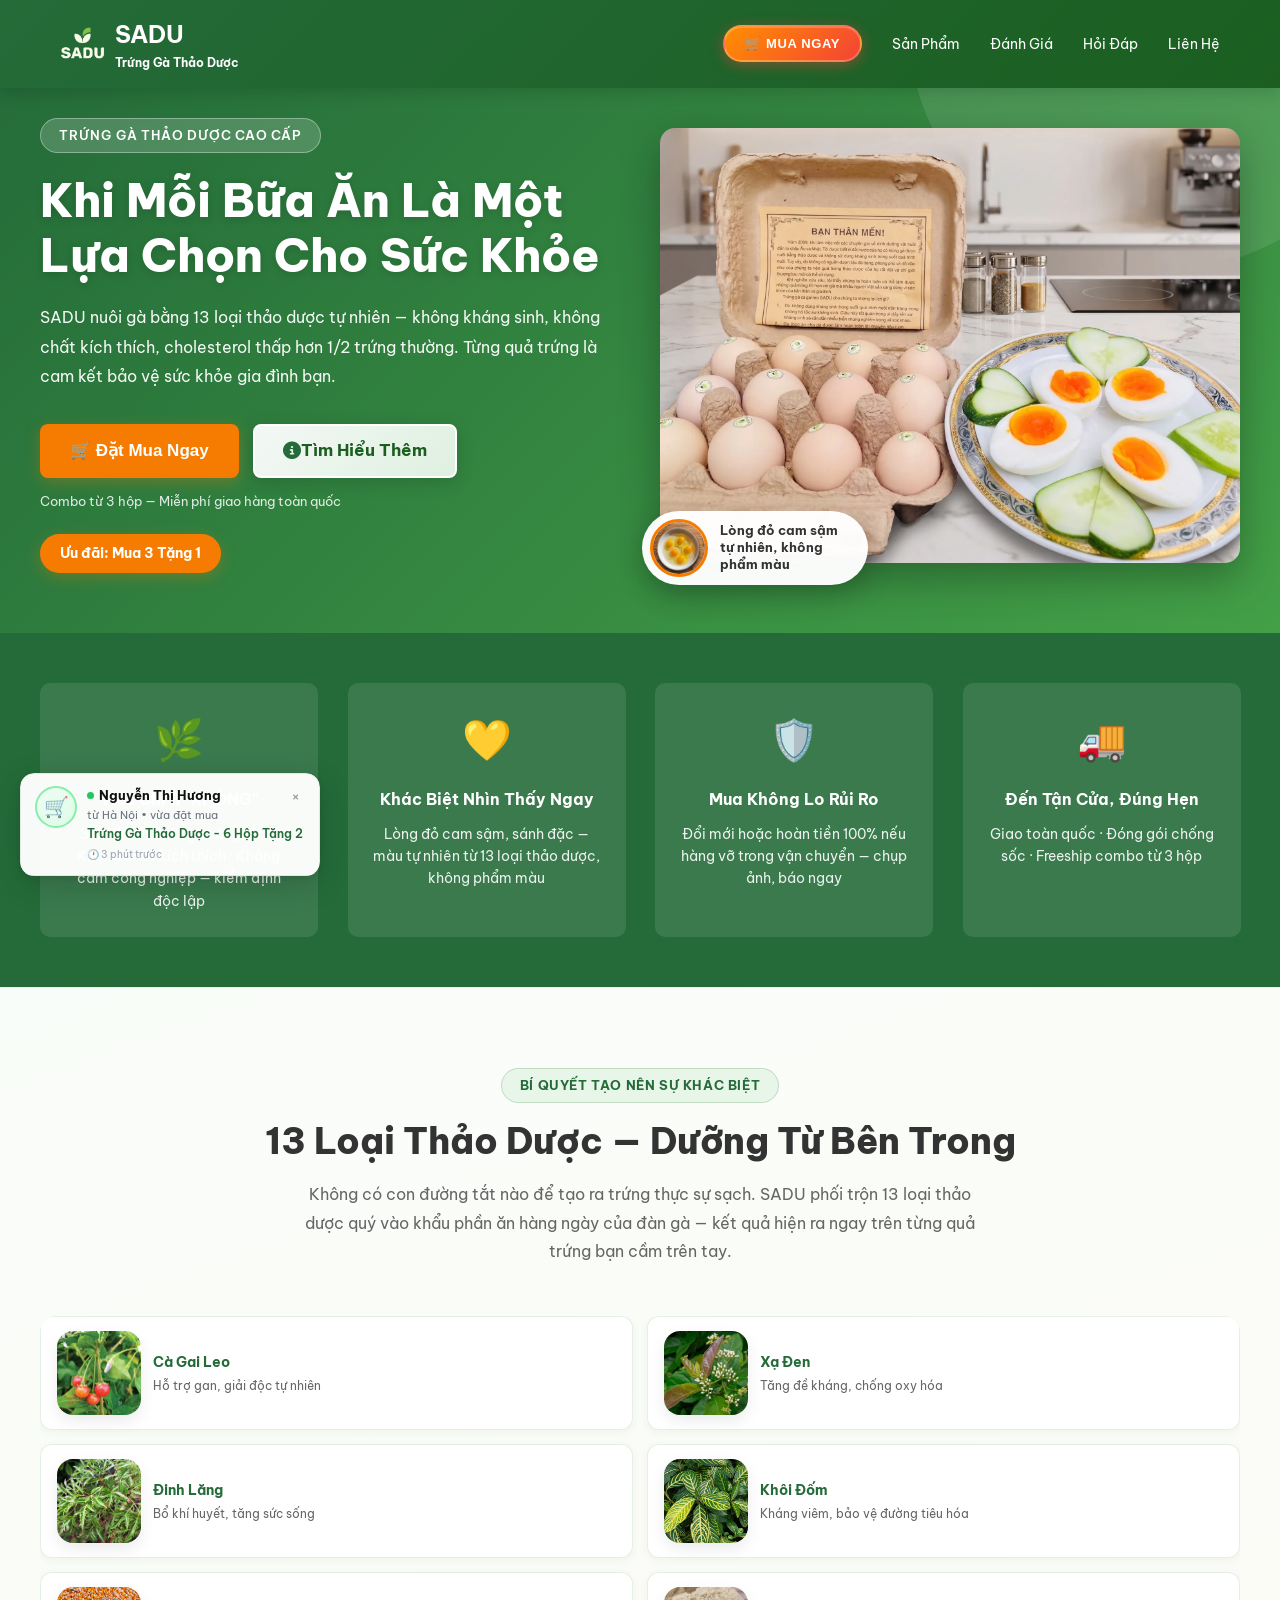
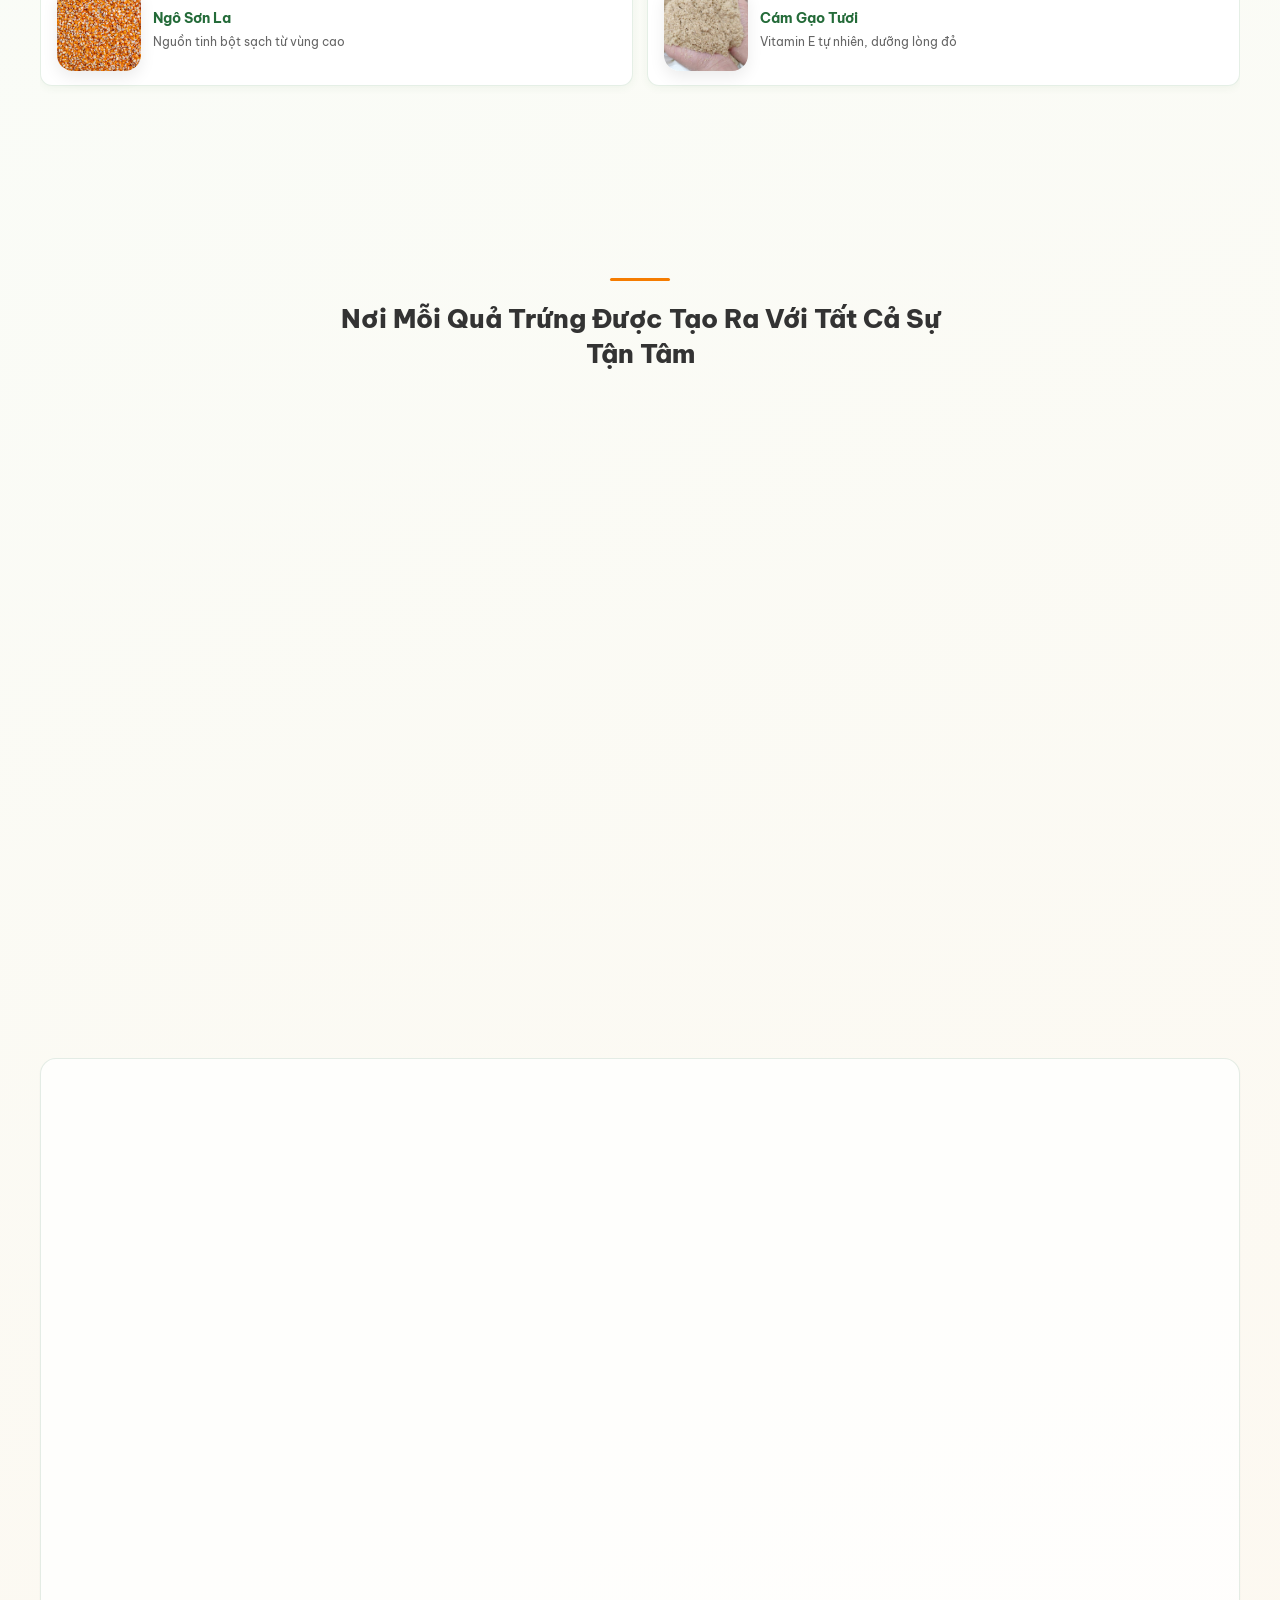
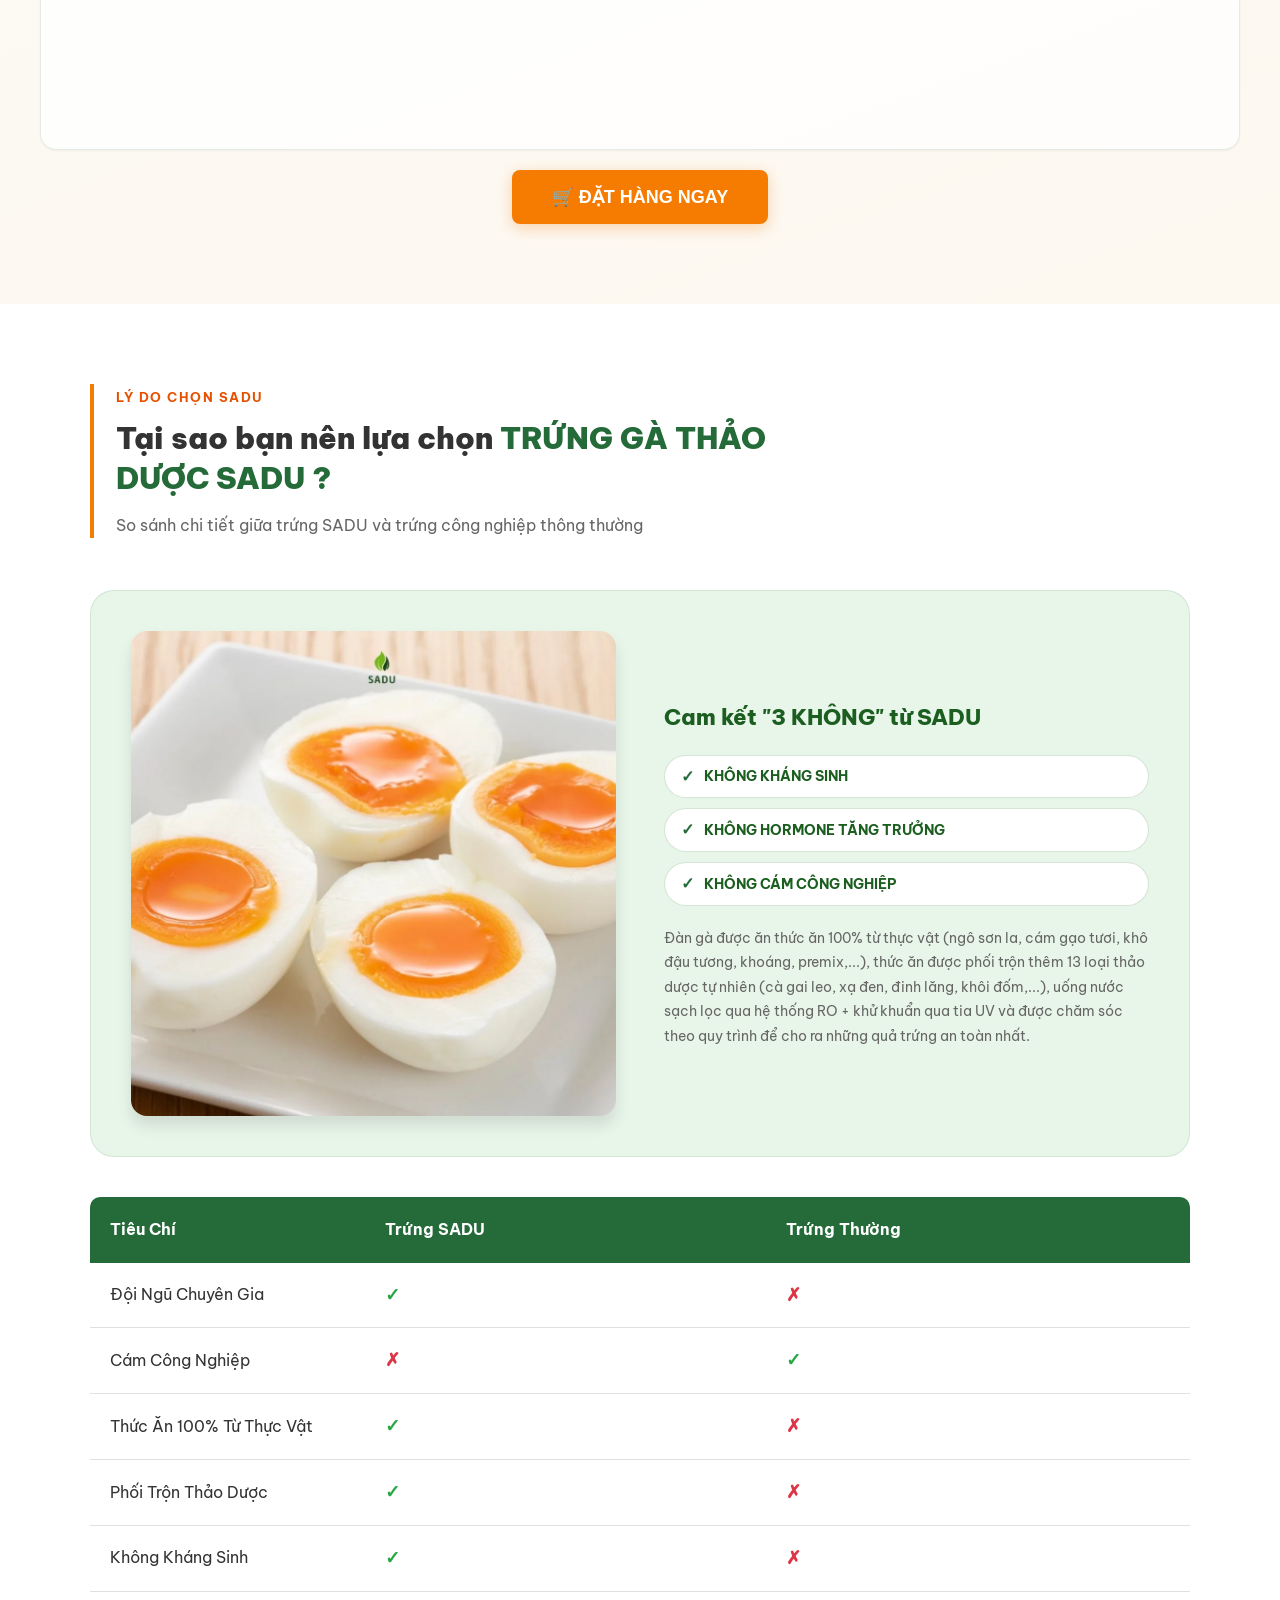
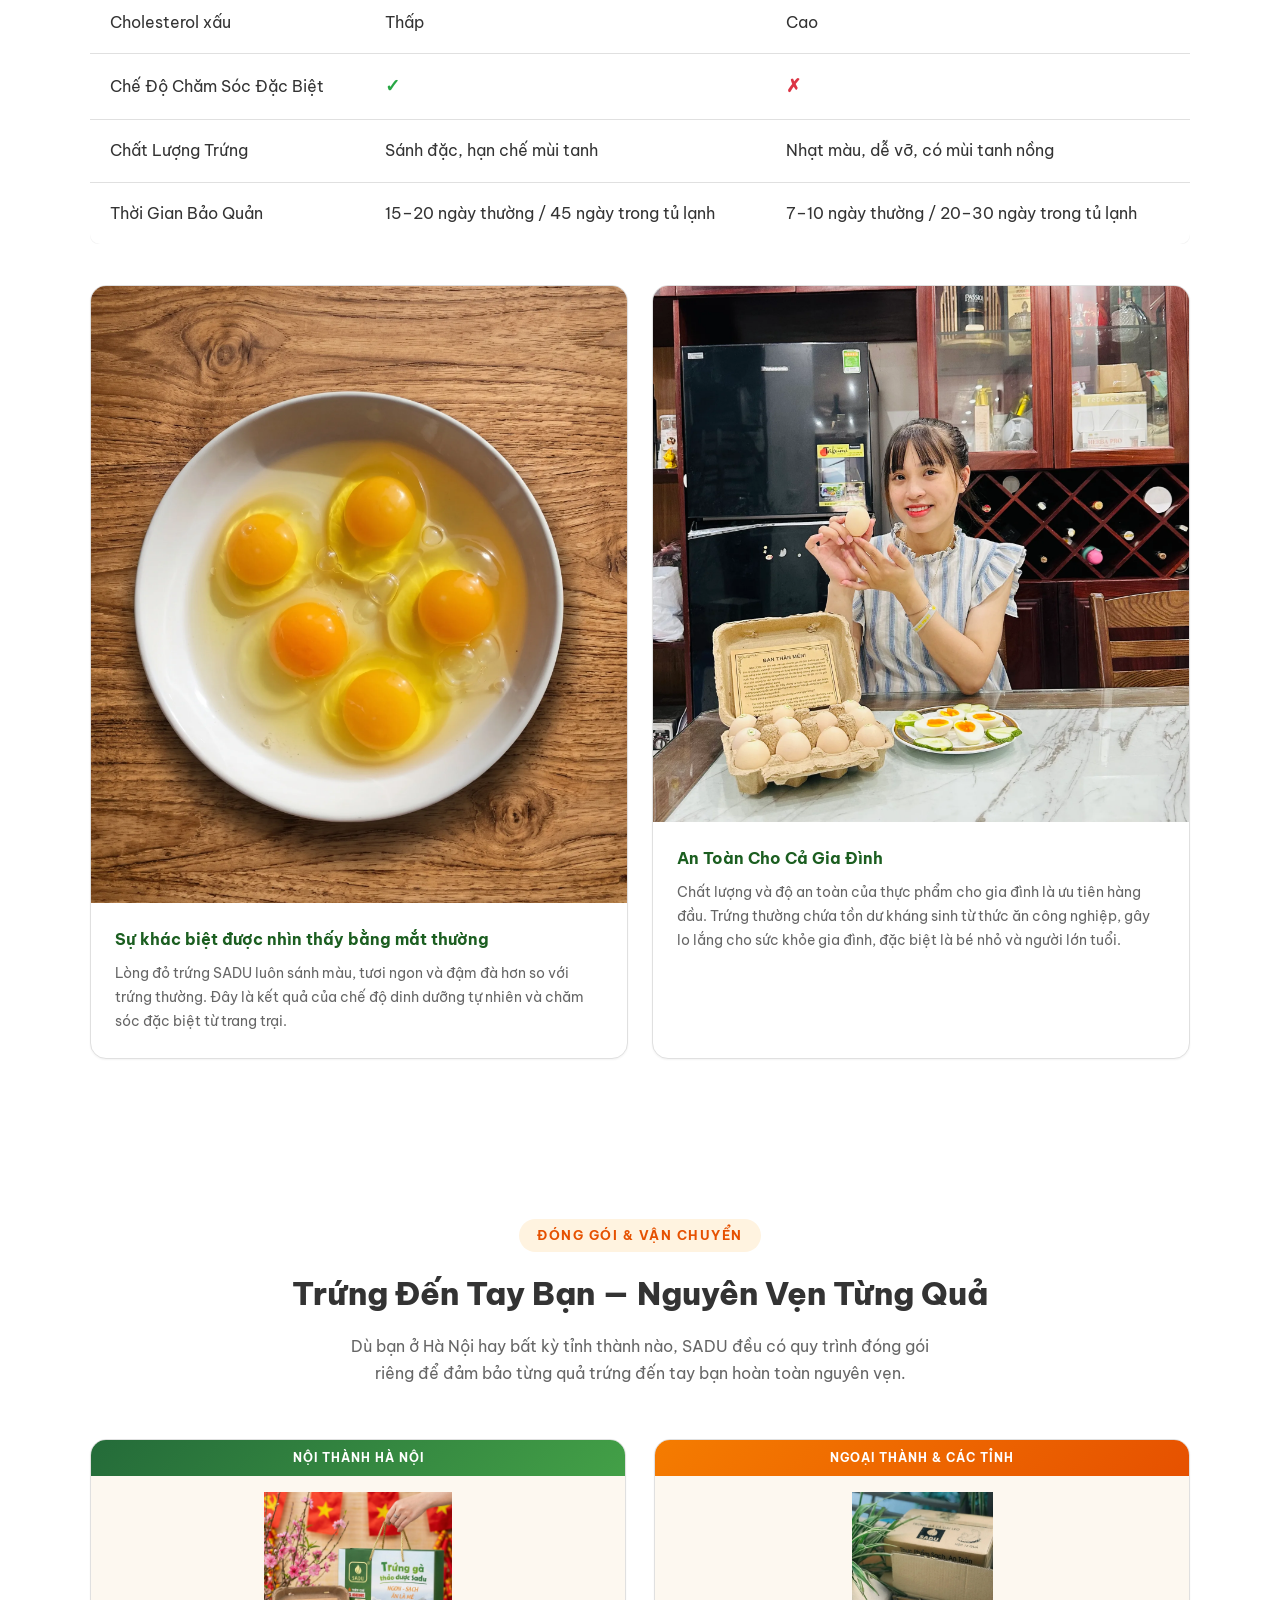
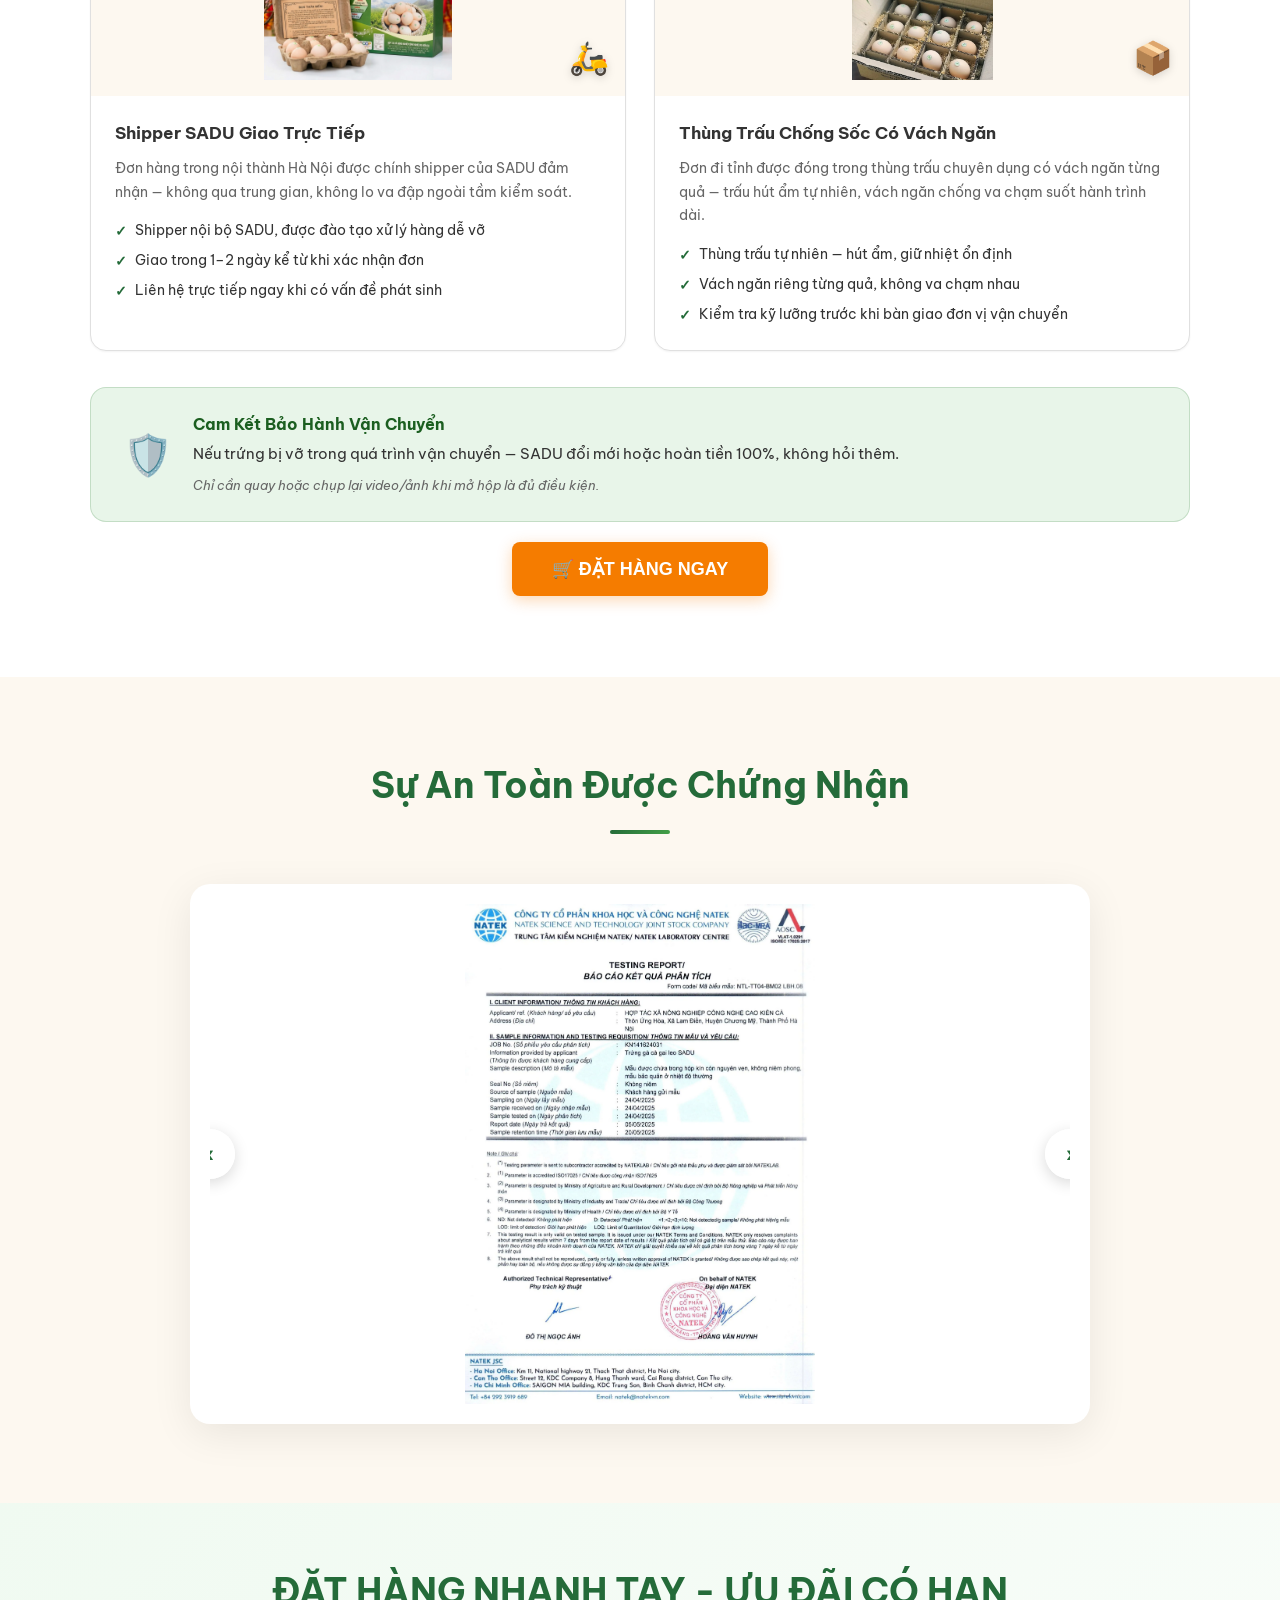
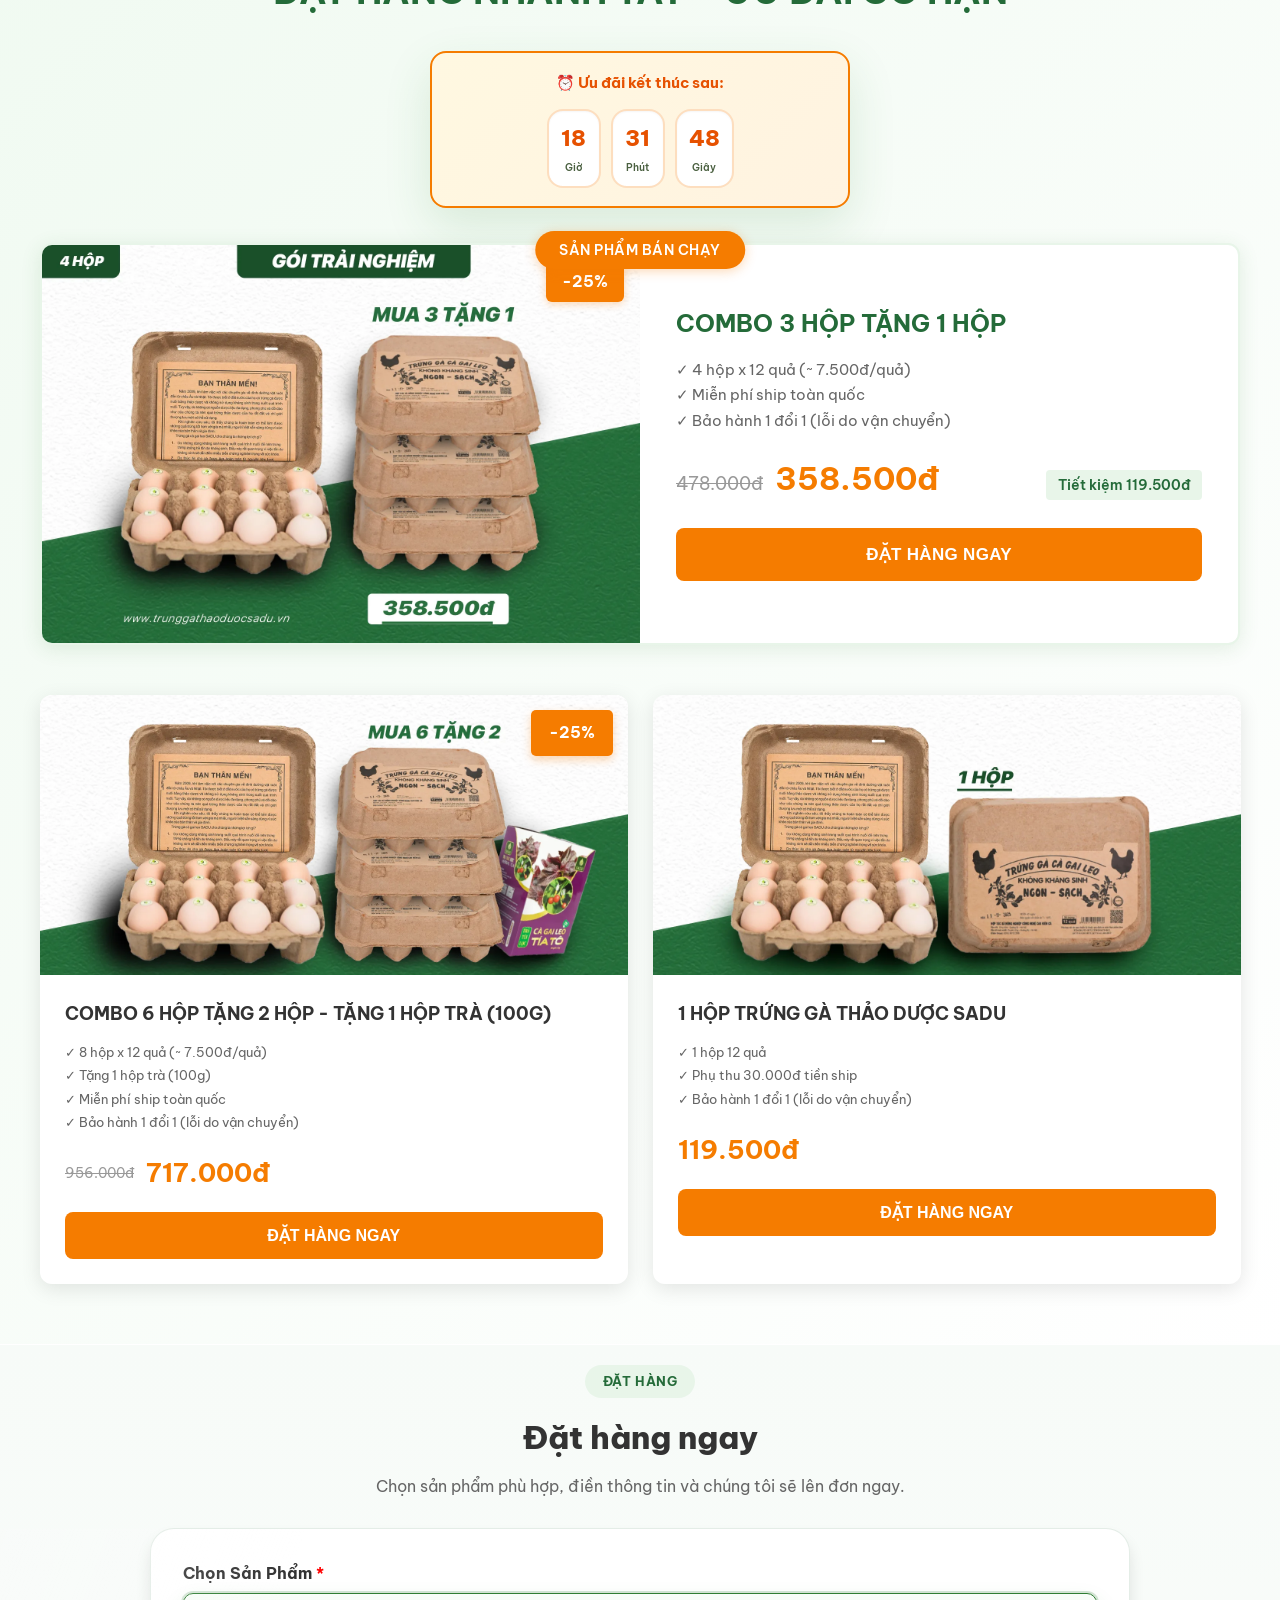
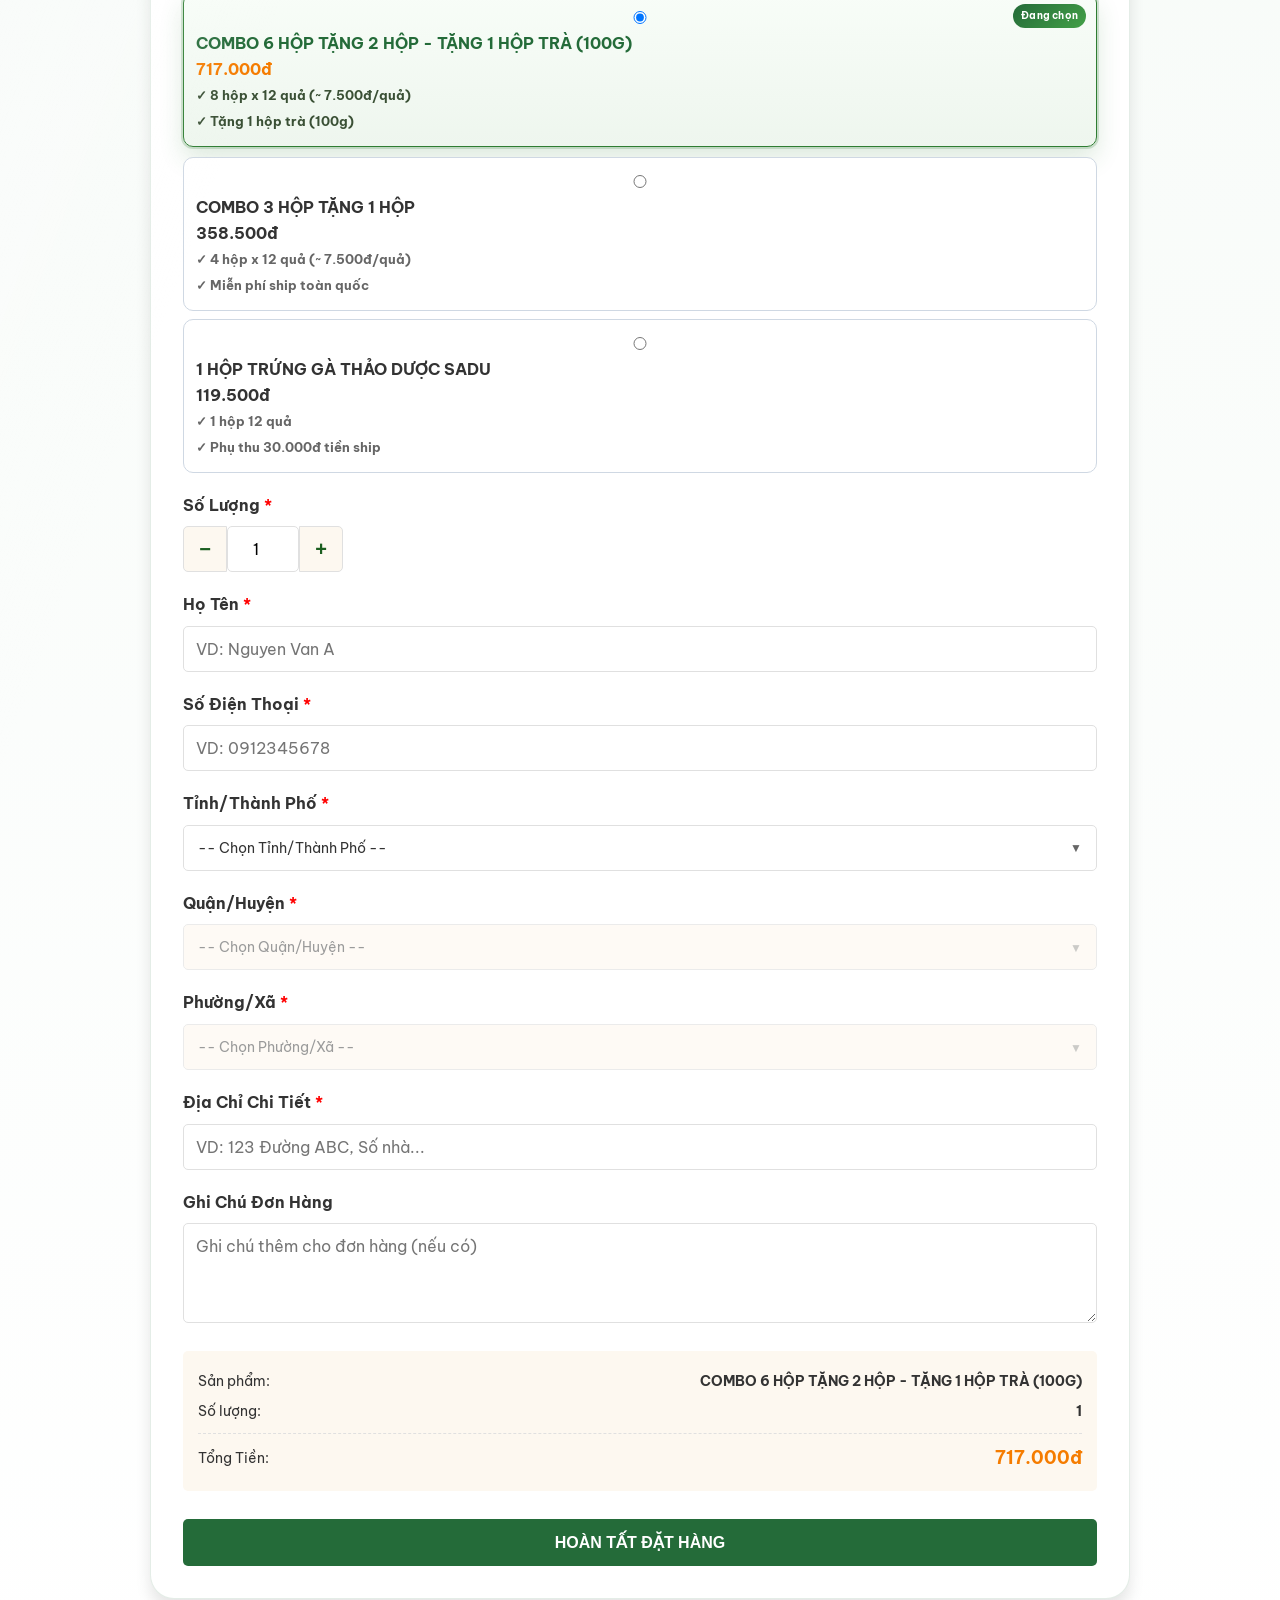
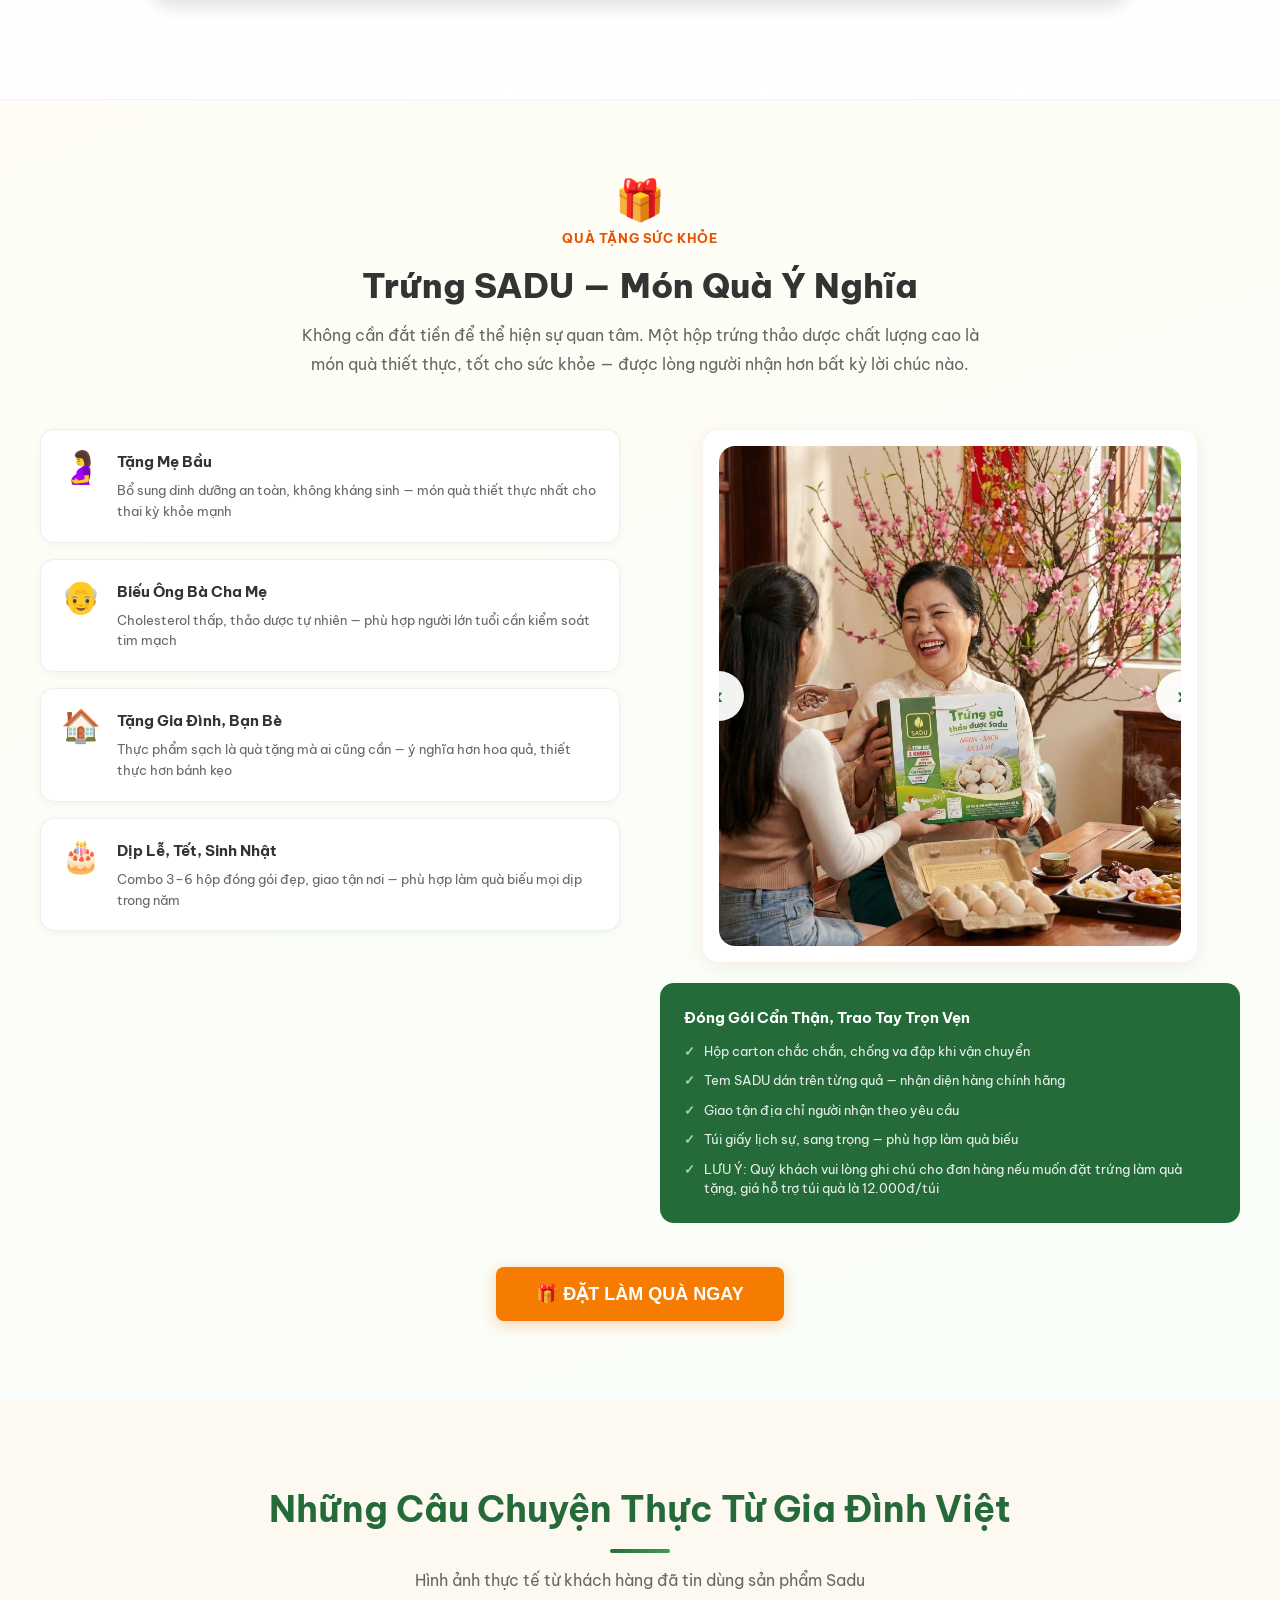
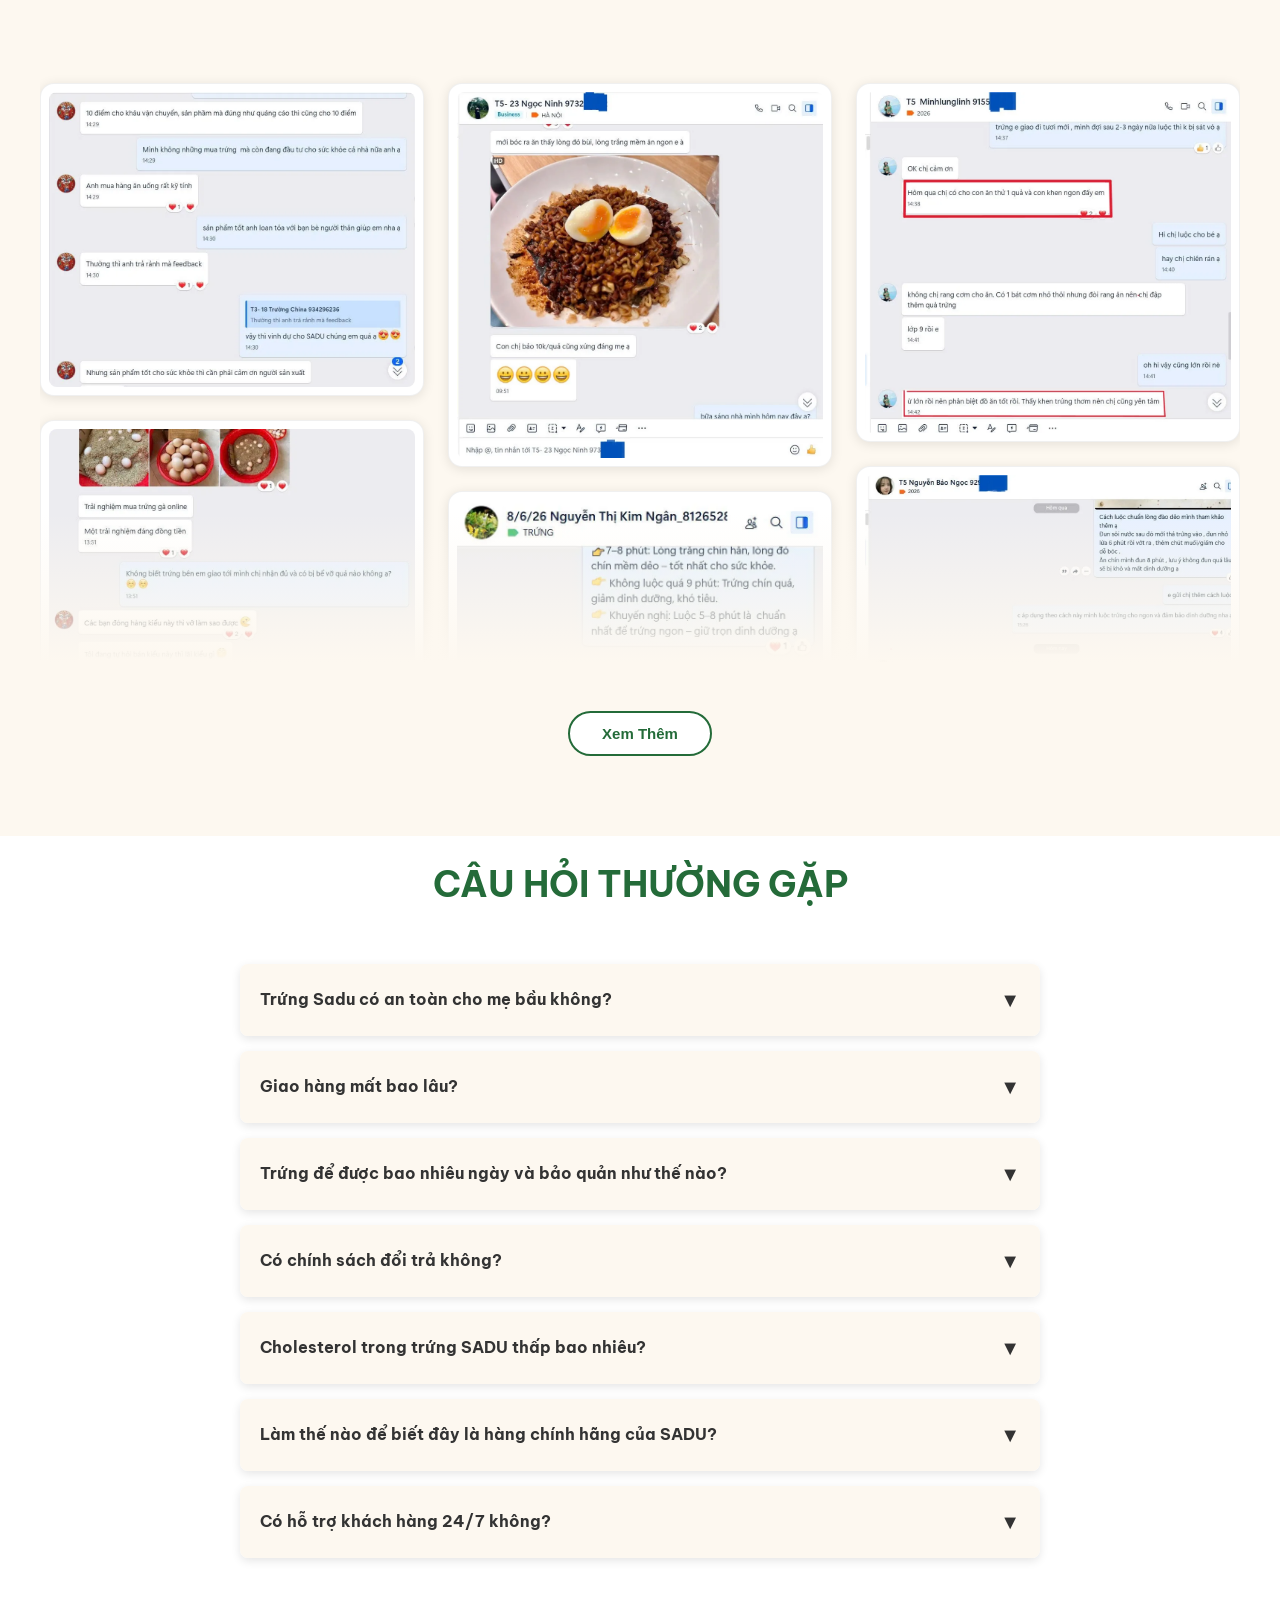
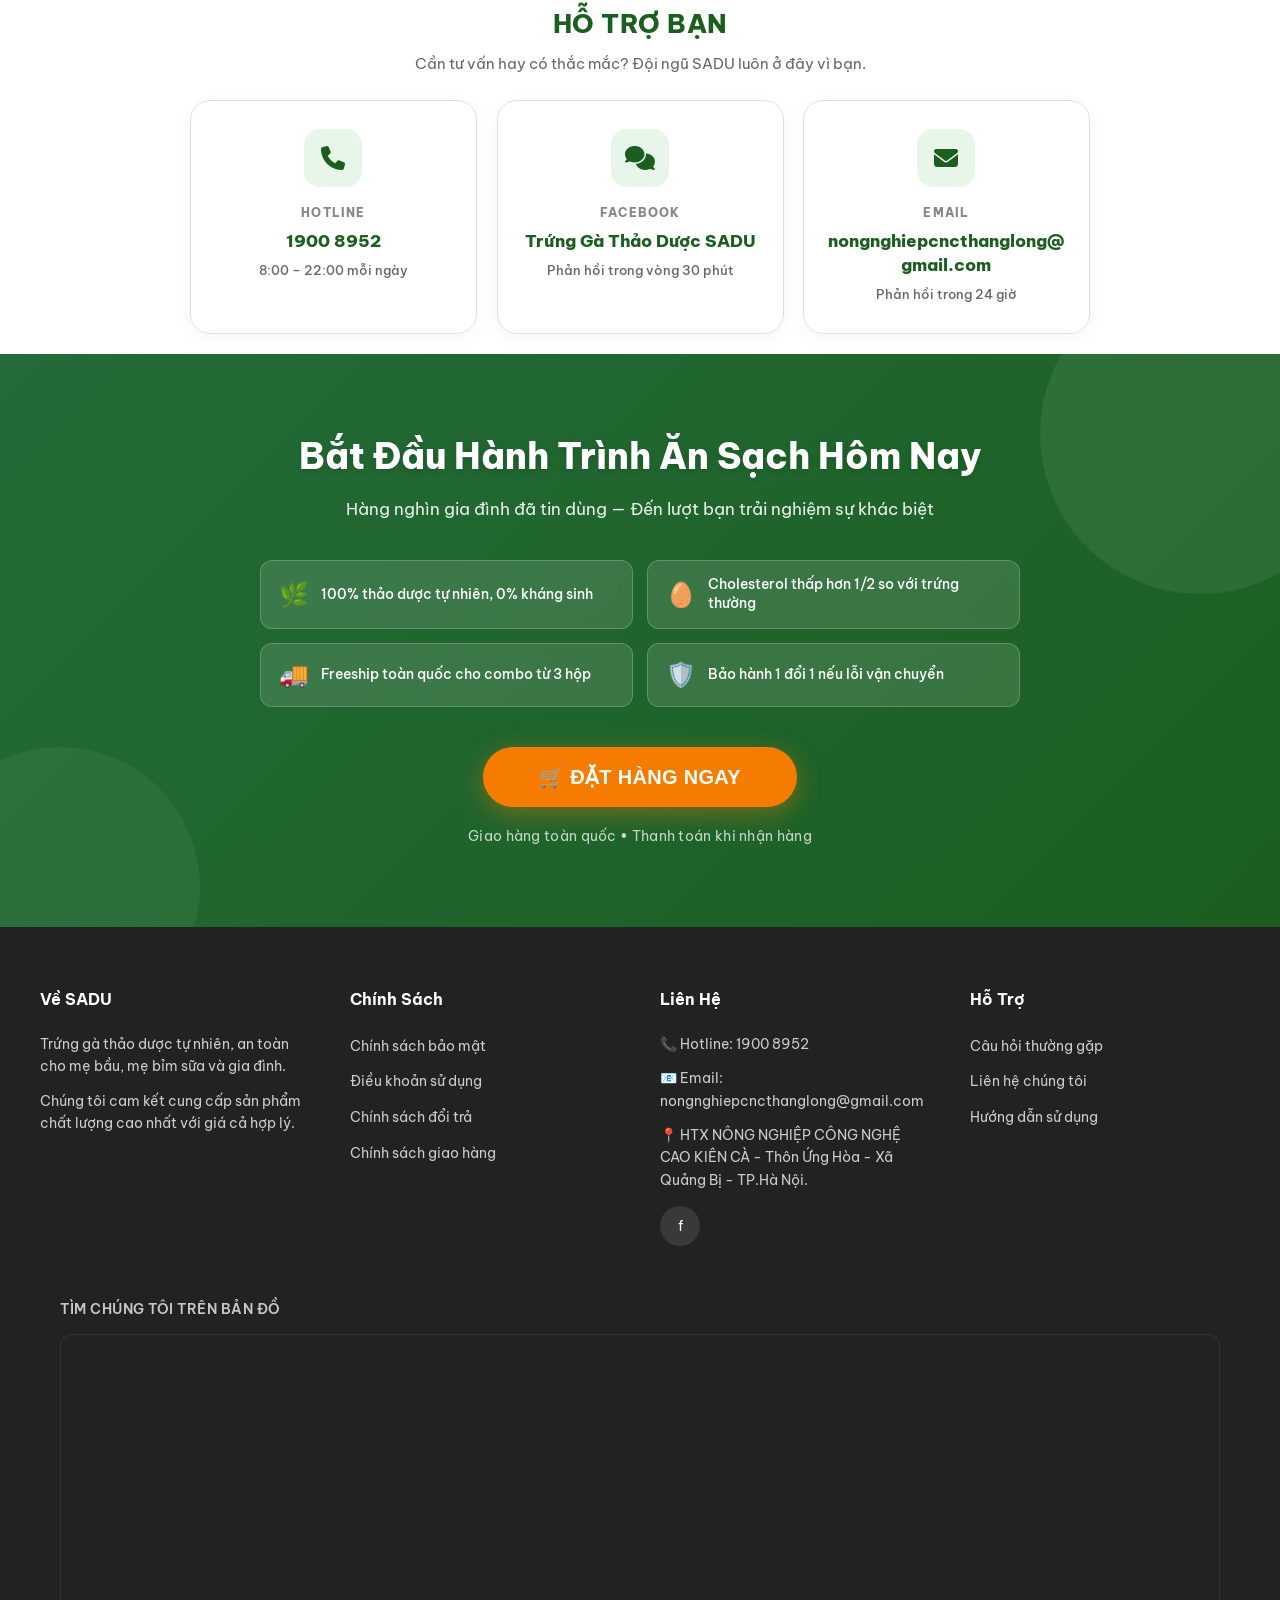
==== commit 56332871: "update meta pixel" ====
--- a/index.html
+++ b/index.html
@@ -427,28 +427,40 @@
     <script src="js/components.js"></script>
     <script src="js/main.js"></script>
 
-    <!-- Meta Pixel - CTA & Messenger Click Tracking -->
+    <!-- Meta Pixel - Event & Click Tracking -->
     <script>
         document.addEventListener('DOMContentLoaded', () => {
+            if (typeof fbq !== 'undefined') {
+                fbq('track', 'ViewContent', {
+                    content_name: 'Trứng Gà Thảo Dược SADU',
+                    content_category: 'Thực phẩm sạch',
+                    currency: 'VND'
+                });
+            }
+
             document.addEventListener('click', (e) => {
                 if (typeof fbq === 'undefined') return;
 
                 // 9 nút "Đặt hàng": header-btn, cta-btn (x3), featured-product-btn,
                 // product-btn (x2), special-cta-button, final-cta-btn
                 // Dùng event delegation vì các nút được Components.init() render
-                // động sau khi loadLocations() resolve (js/main.js:536)
+                // động sau khi loadLocations() resolve
                 if (e.target.closest('[onclick*="openOrderSection"], [onclick*="openOrderModal"]')) {
                     fbq('track', 'InitiateCheckout');
                 }
 
-                // Link Messenger (faq-messenger-btn)
-                if (e.target.closest('a[href*="m.me"], a[href*="messenger.com"]')) {
-                    fbq('track', 'Contact');
+                // Link Messenger, Hotline (tel:), Zalo
+                const contactLink = e.target.closest('a[href*="m.me"], a[href*="messenger.com"], a[href^="tel:"], a[href*="zalo.me"]');
+                if (contactLink) {
+                    fbq('track', 'Contact', {
+                        contact_type: contactLink.getAttribute('href').startsWith('tel:') ? 'Hotline' : 'Chat',
+                        link_url: contactLink.getAttribute('href')
+                    });
                 }
             });
         });
     </script>
-    <!-- End Meta Pixel - CTA & Messenger Click Tracking -->
+    <!-- End Meta Pixel - Event & Click Tracking -->
 </body>
 
 </html>
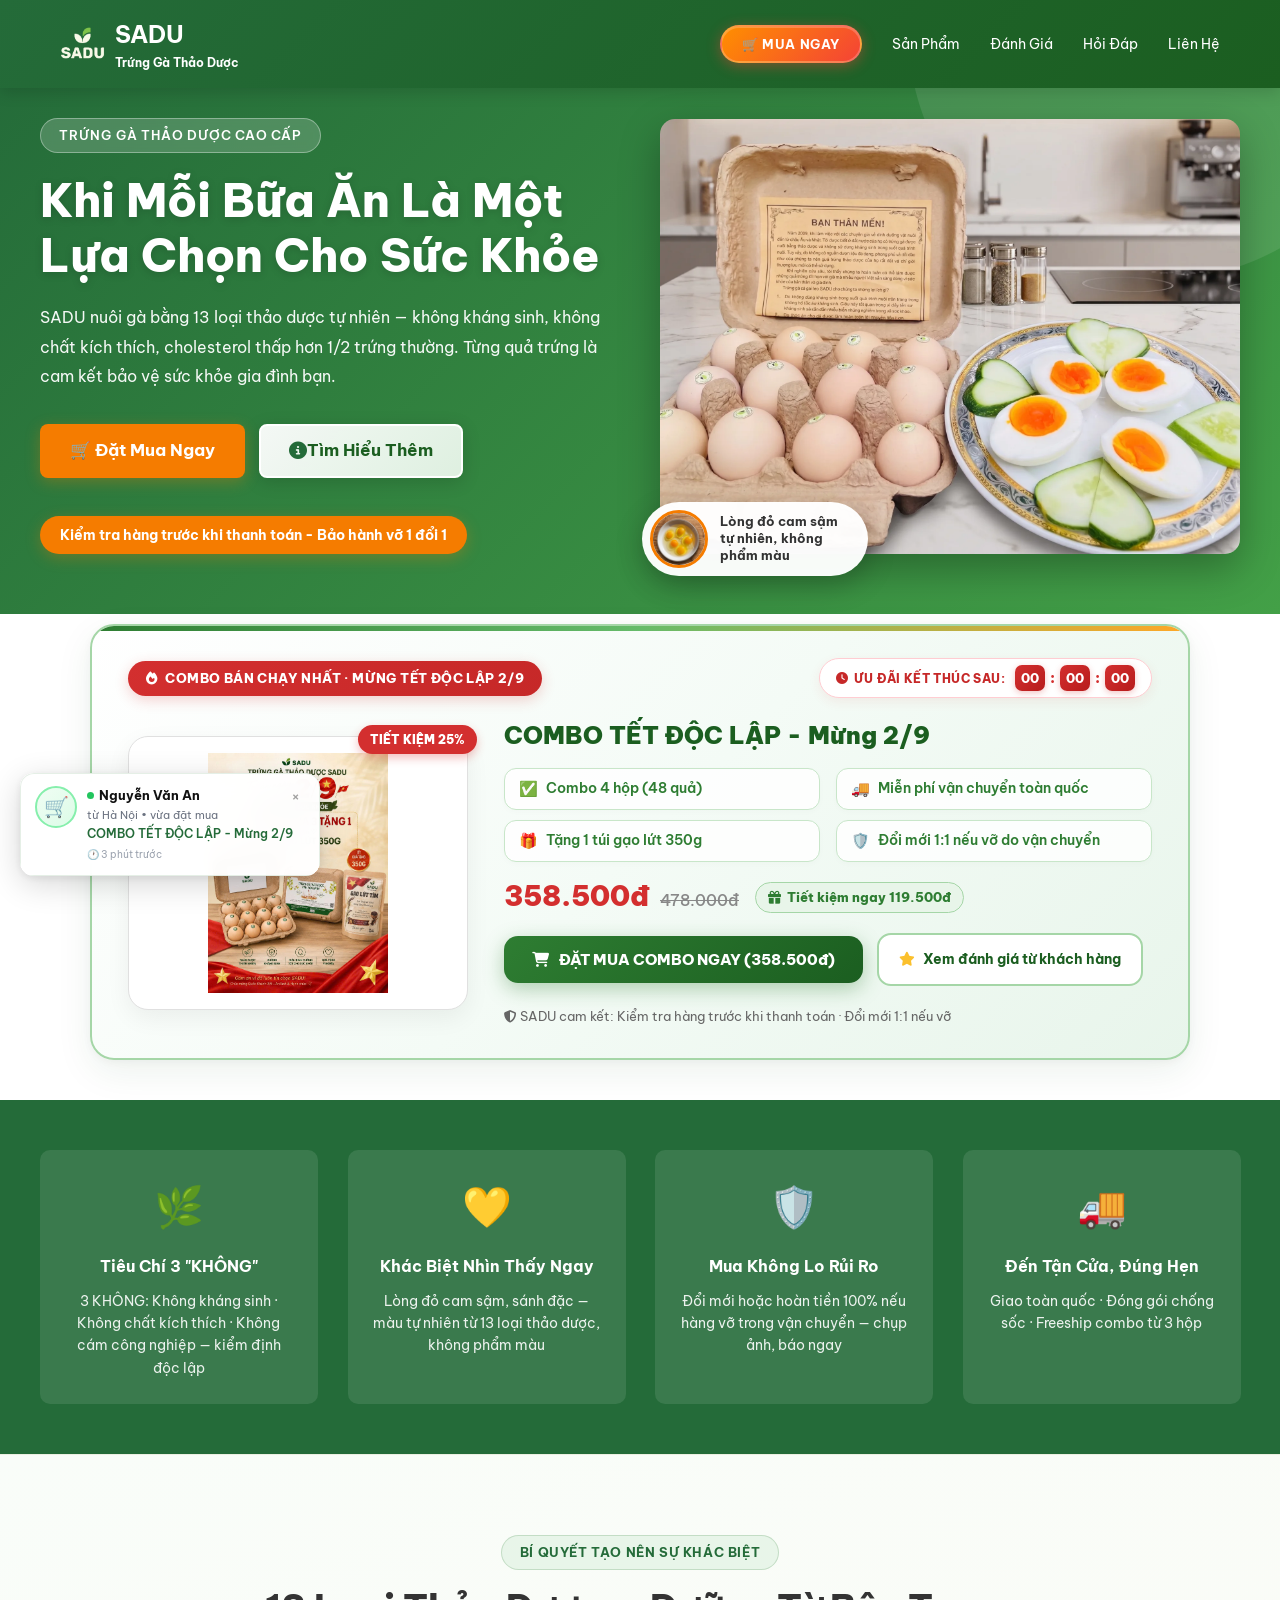
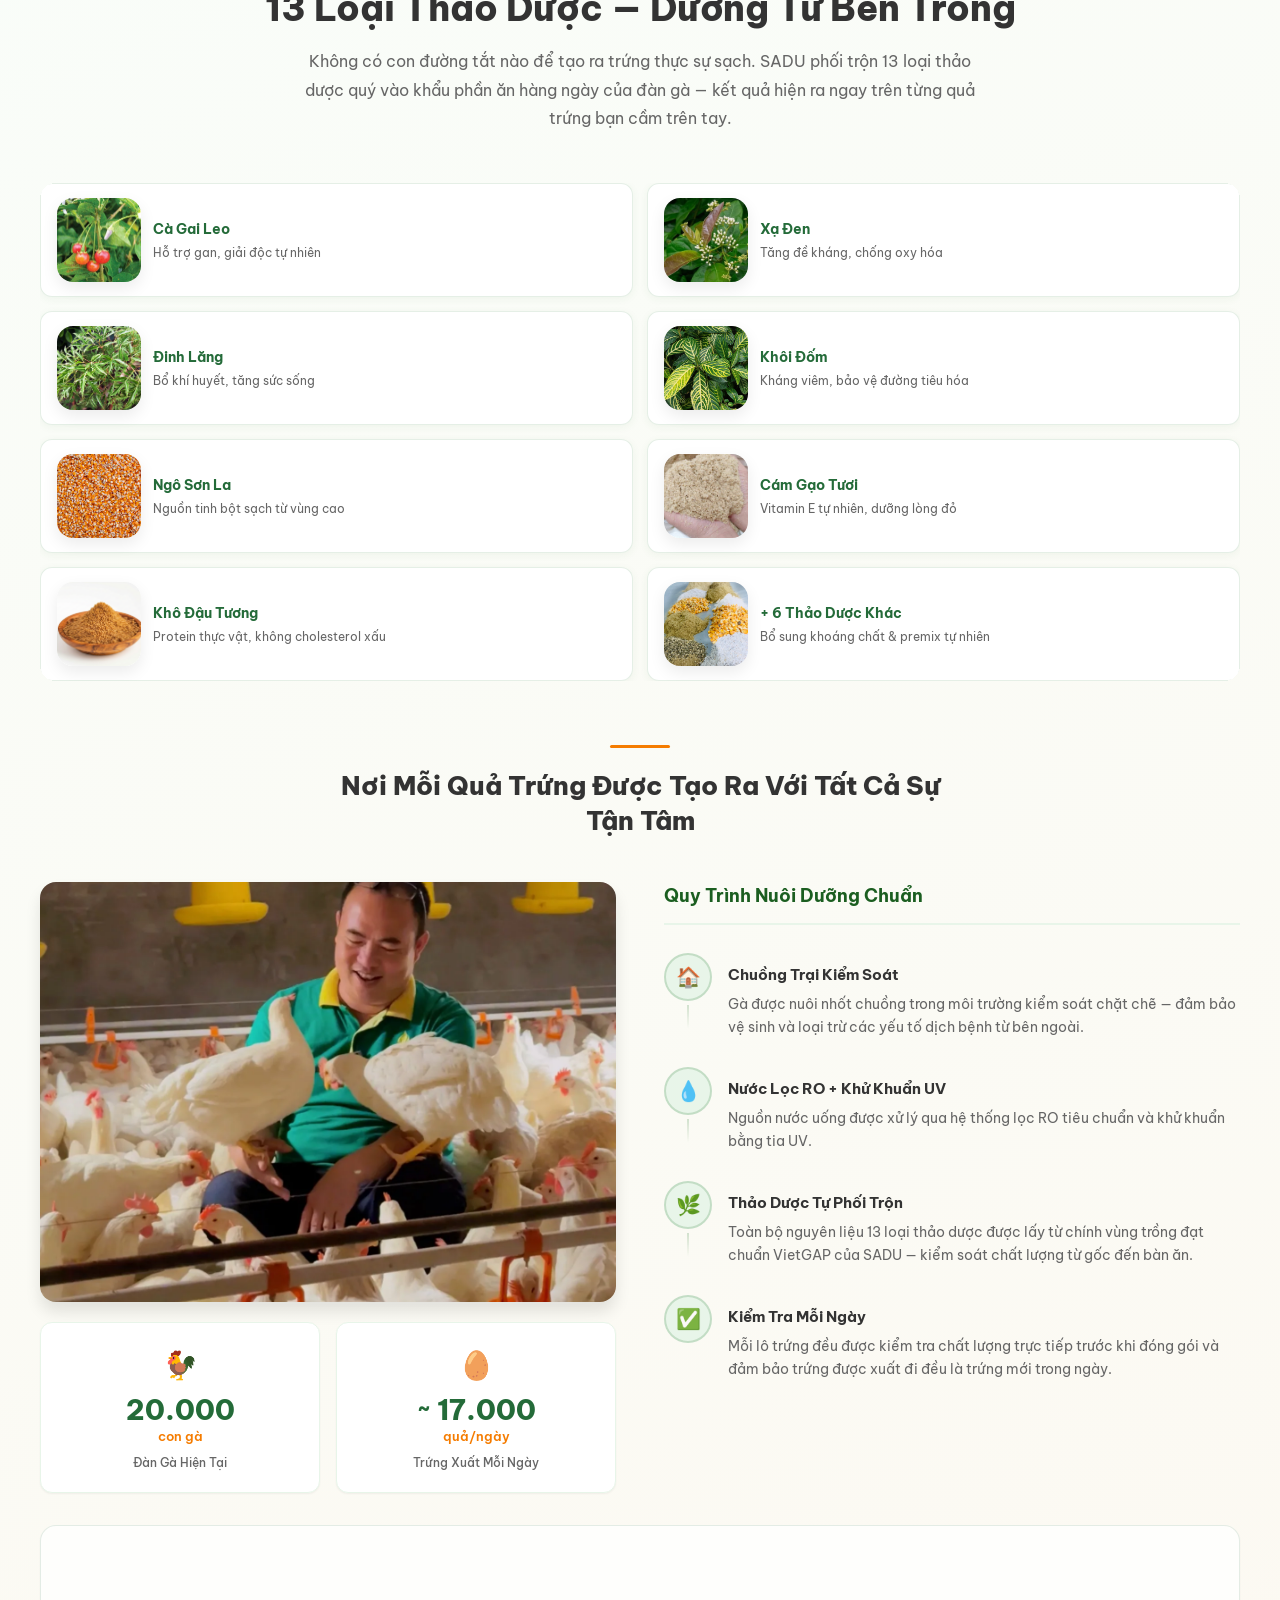
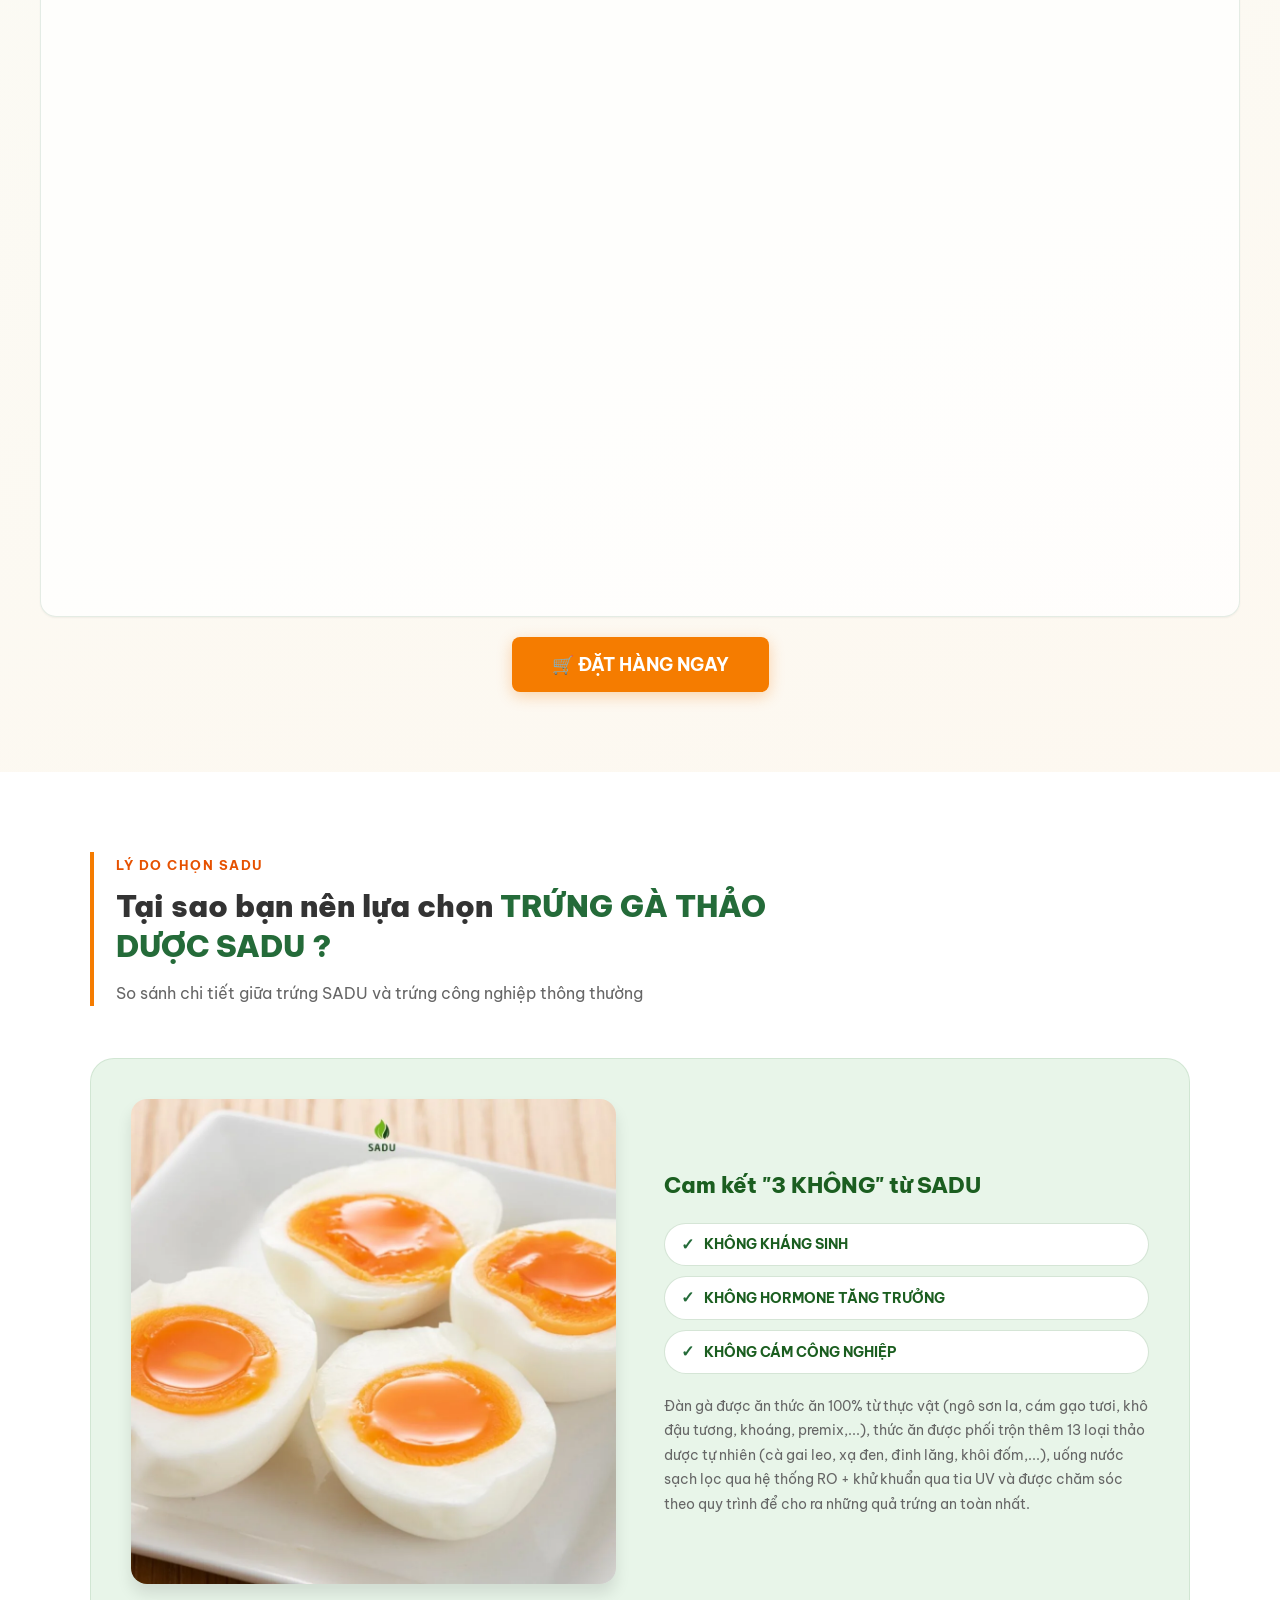
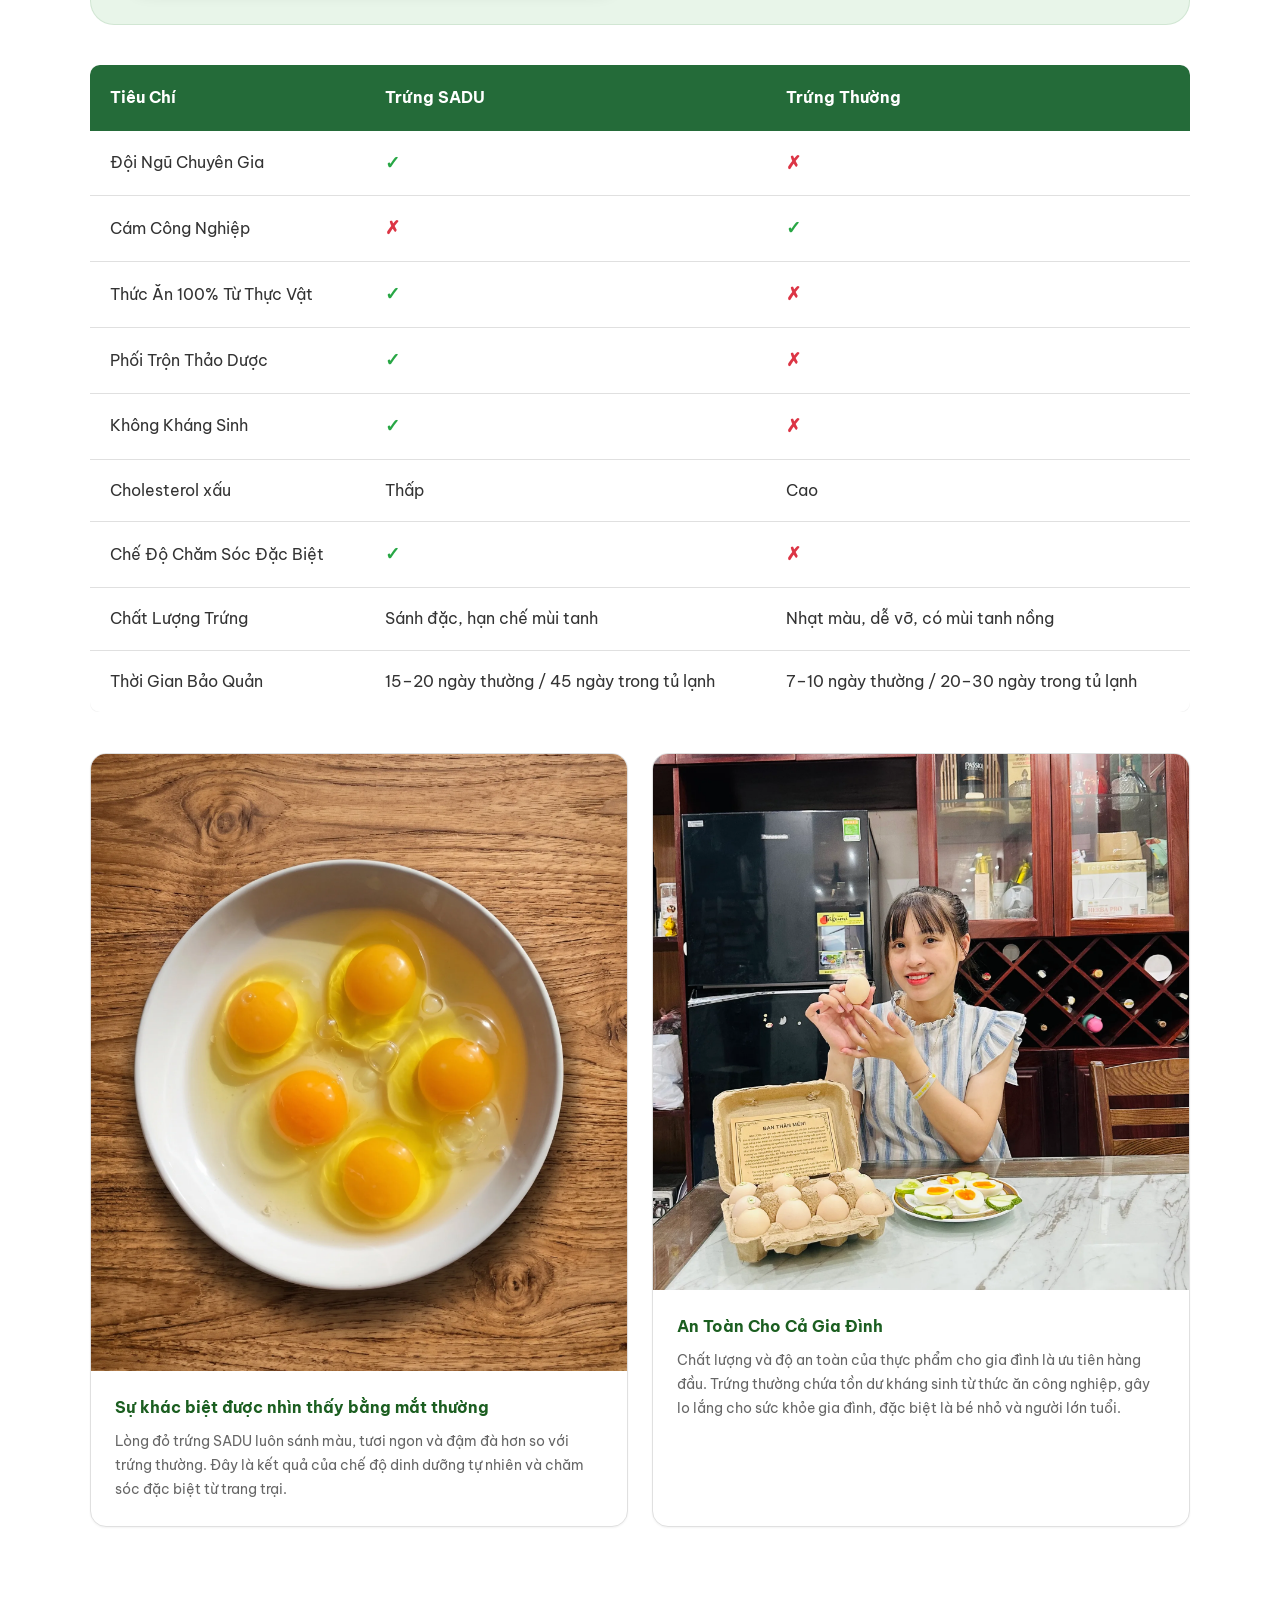
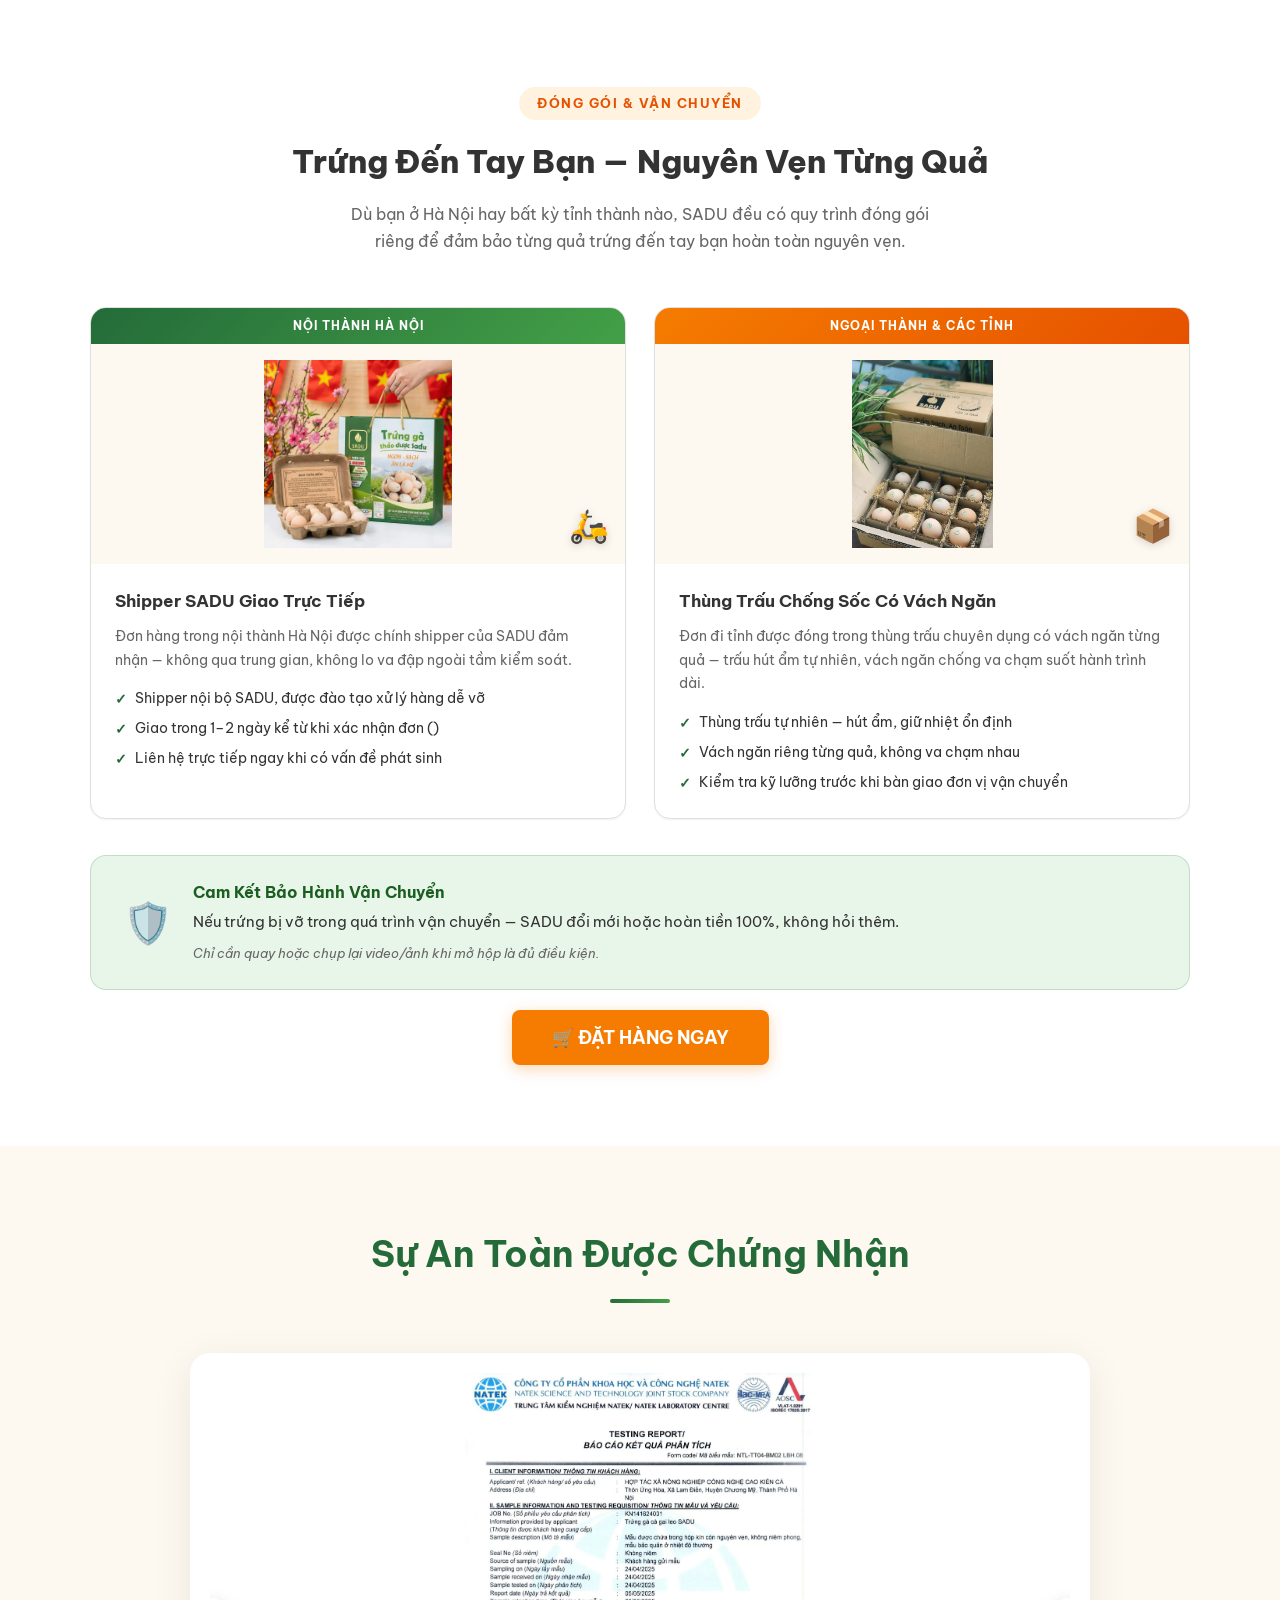
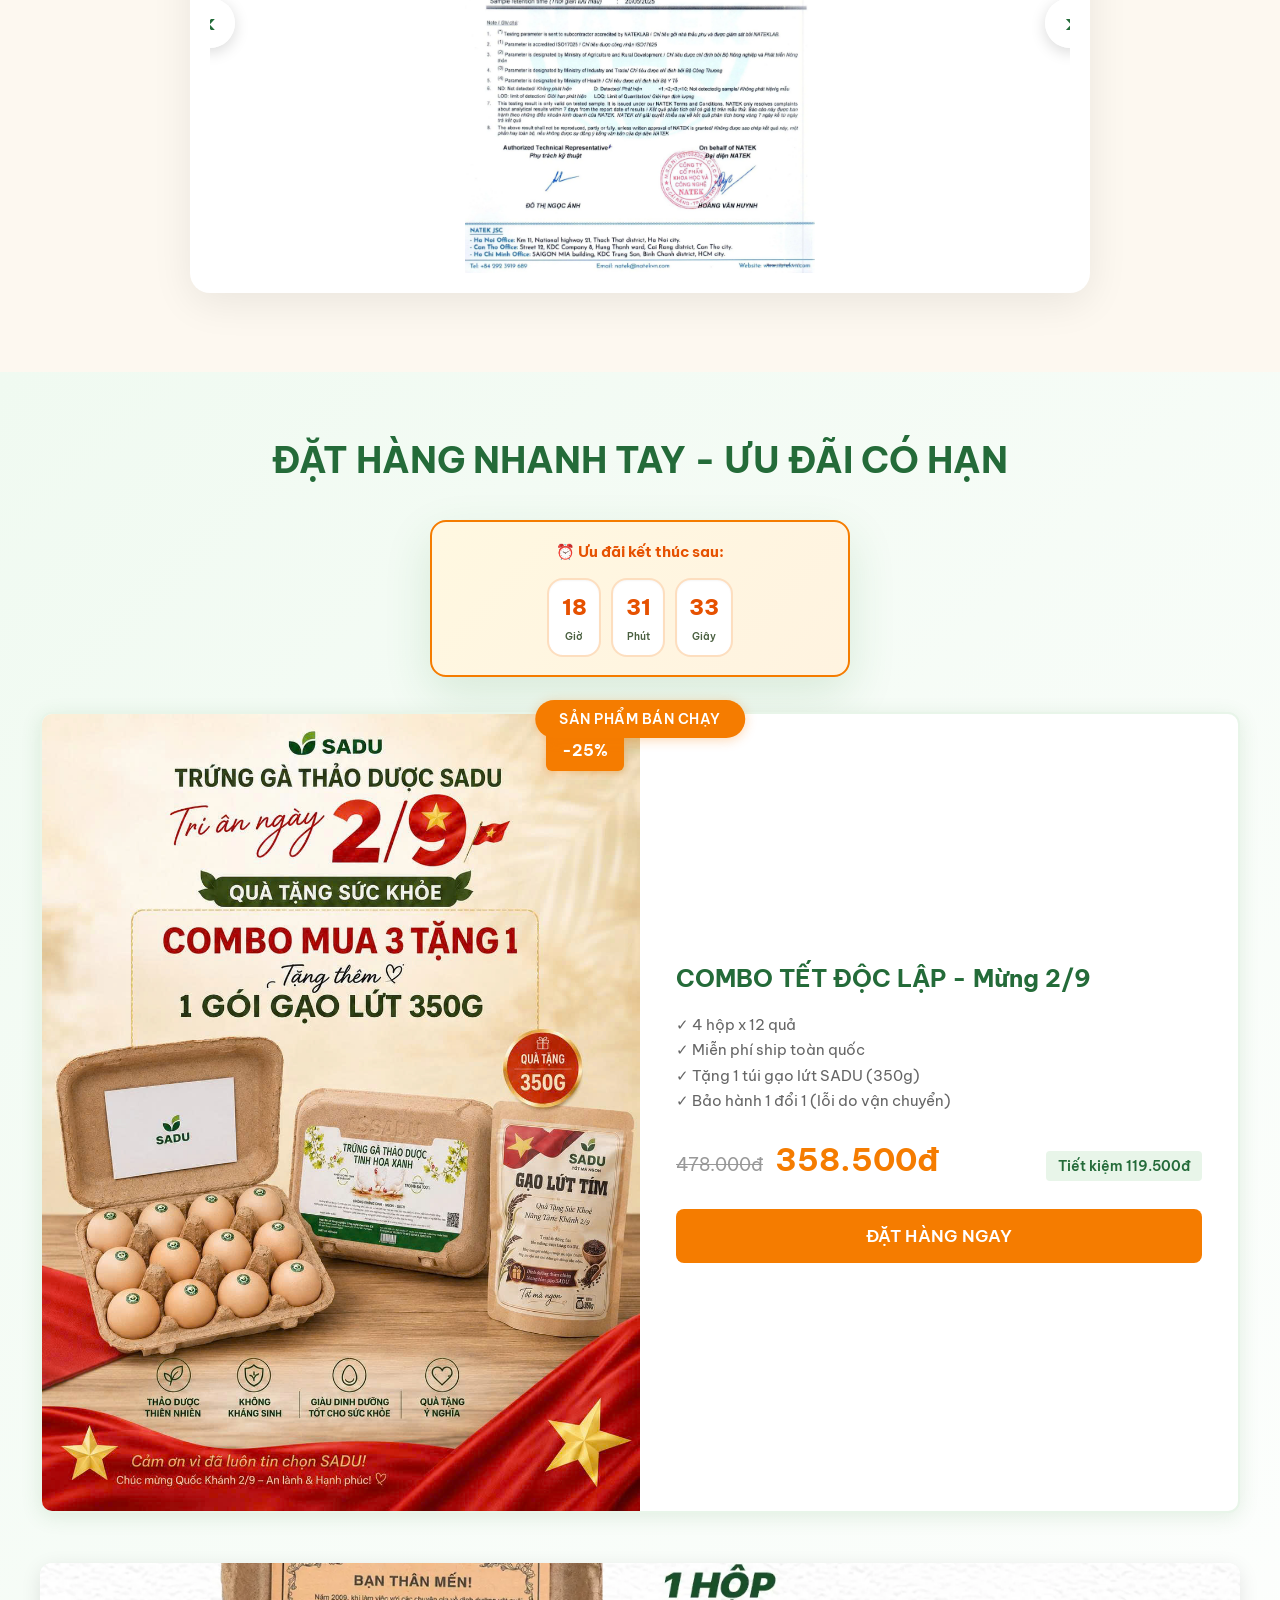
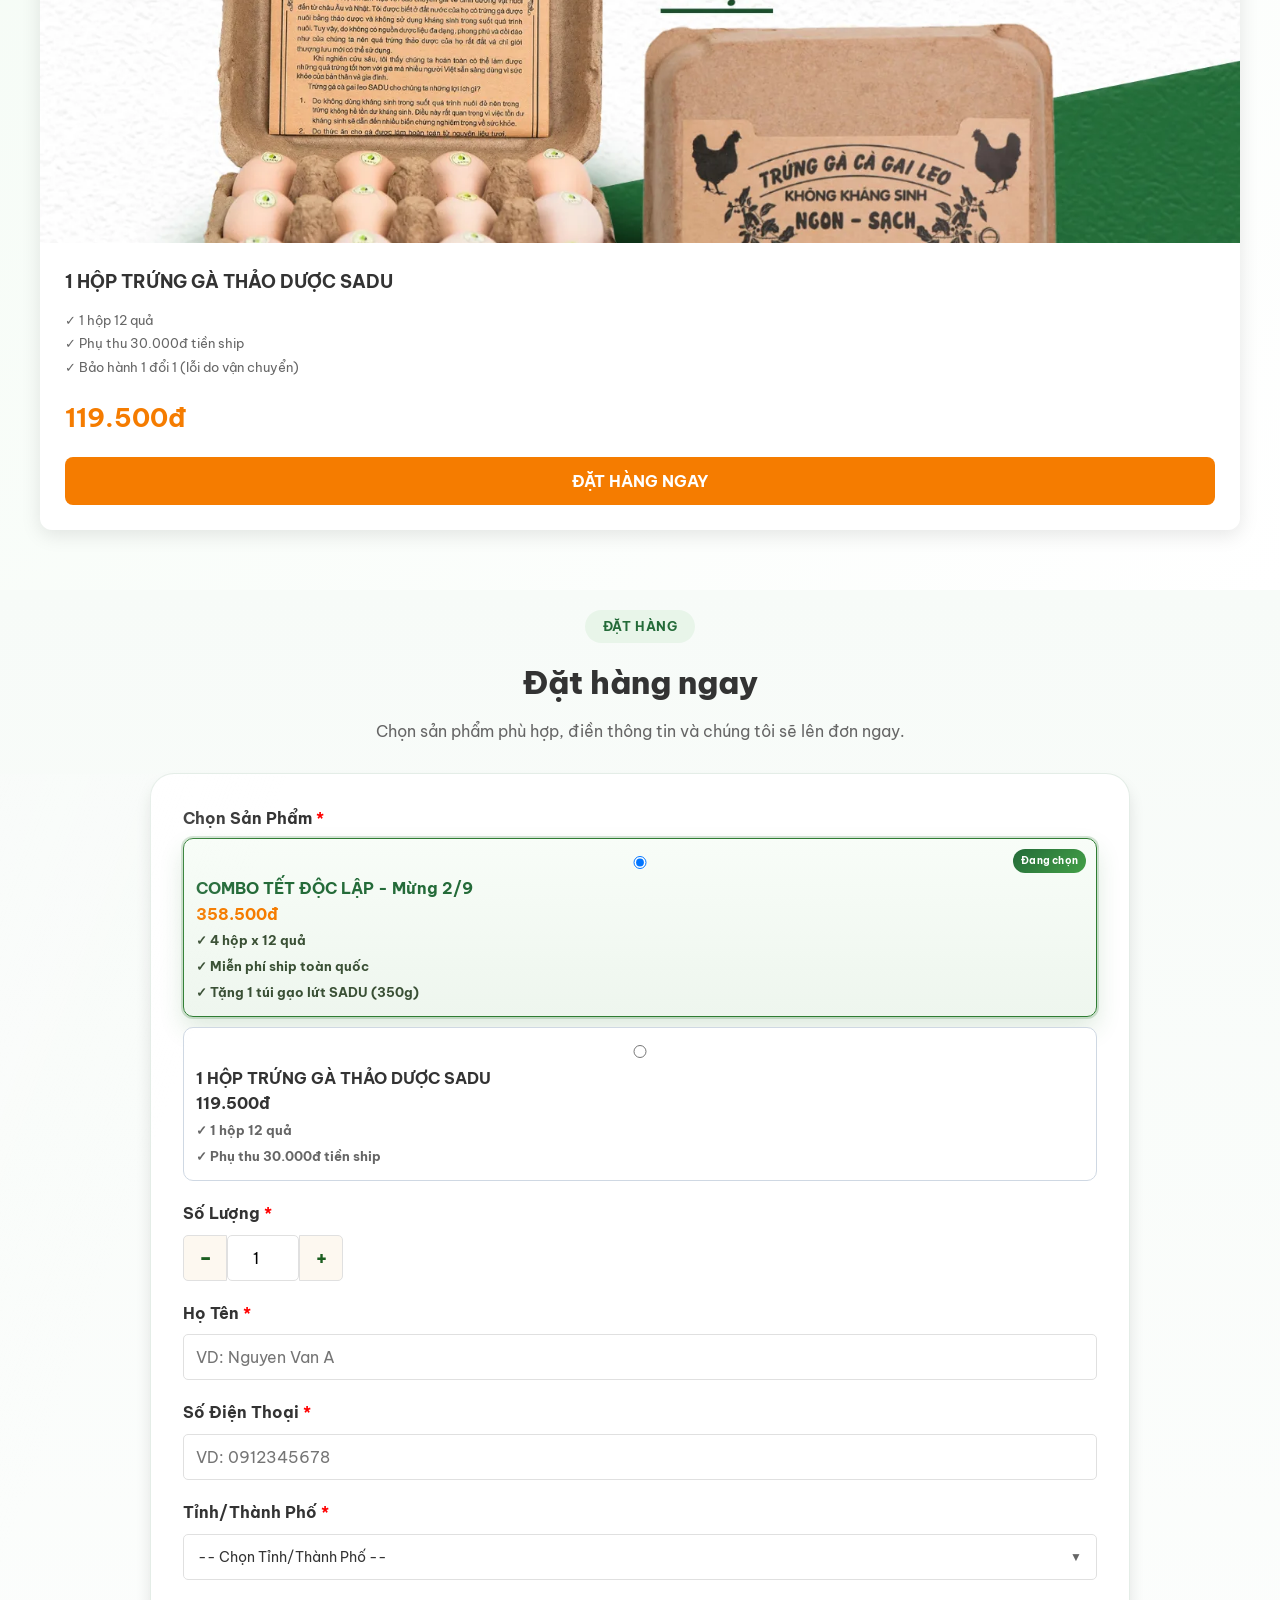
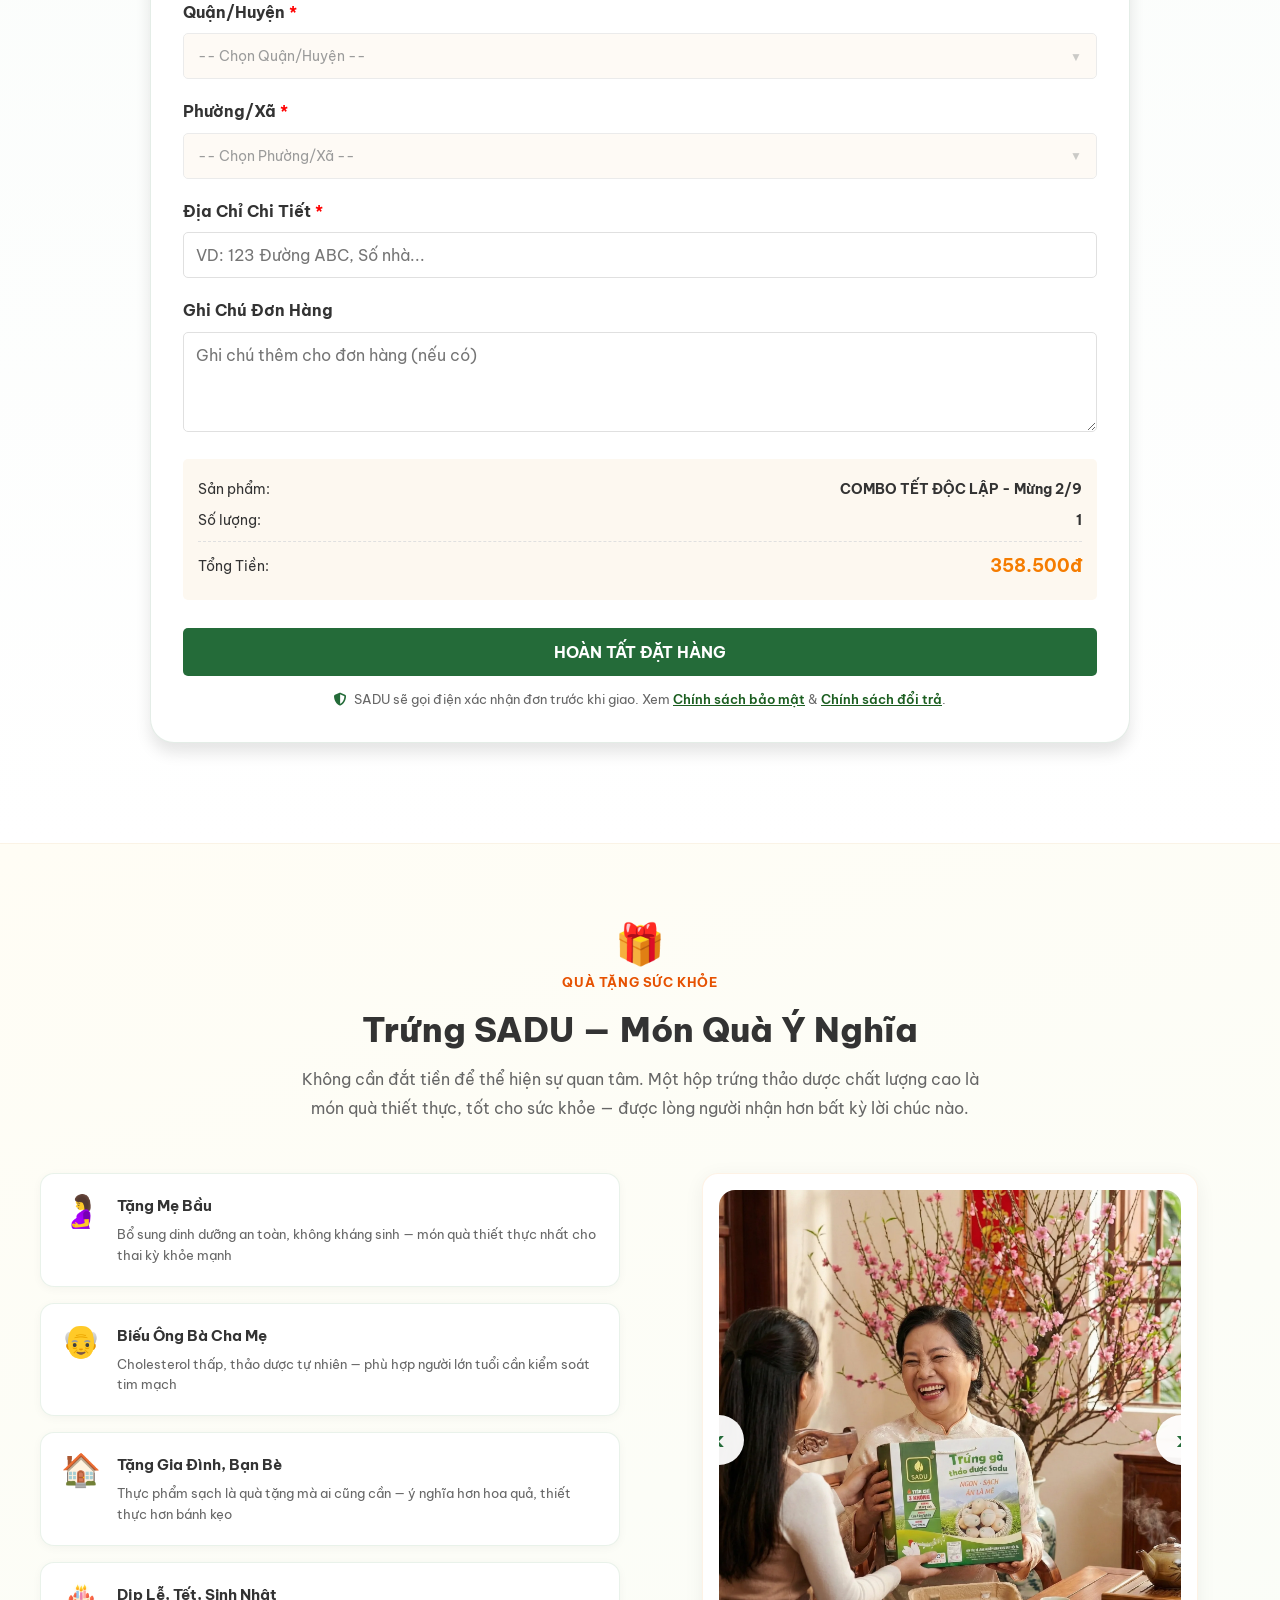
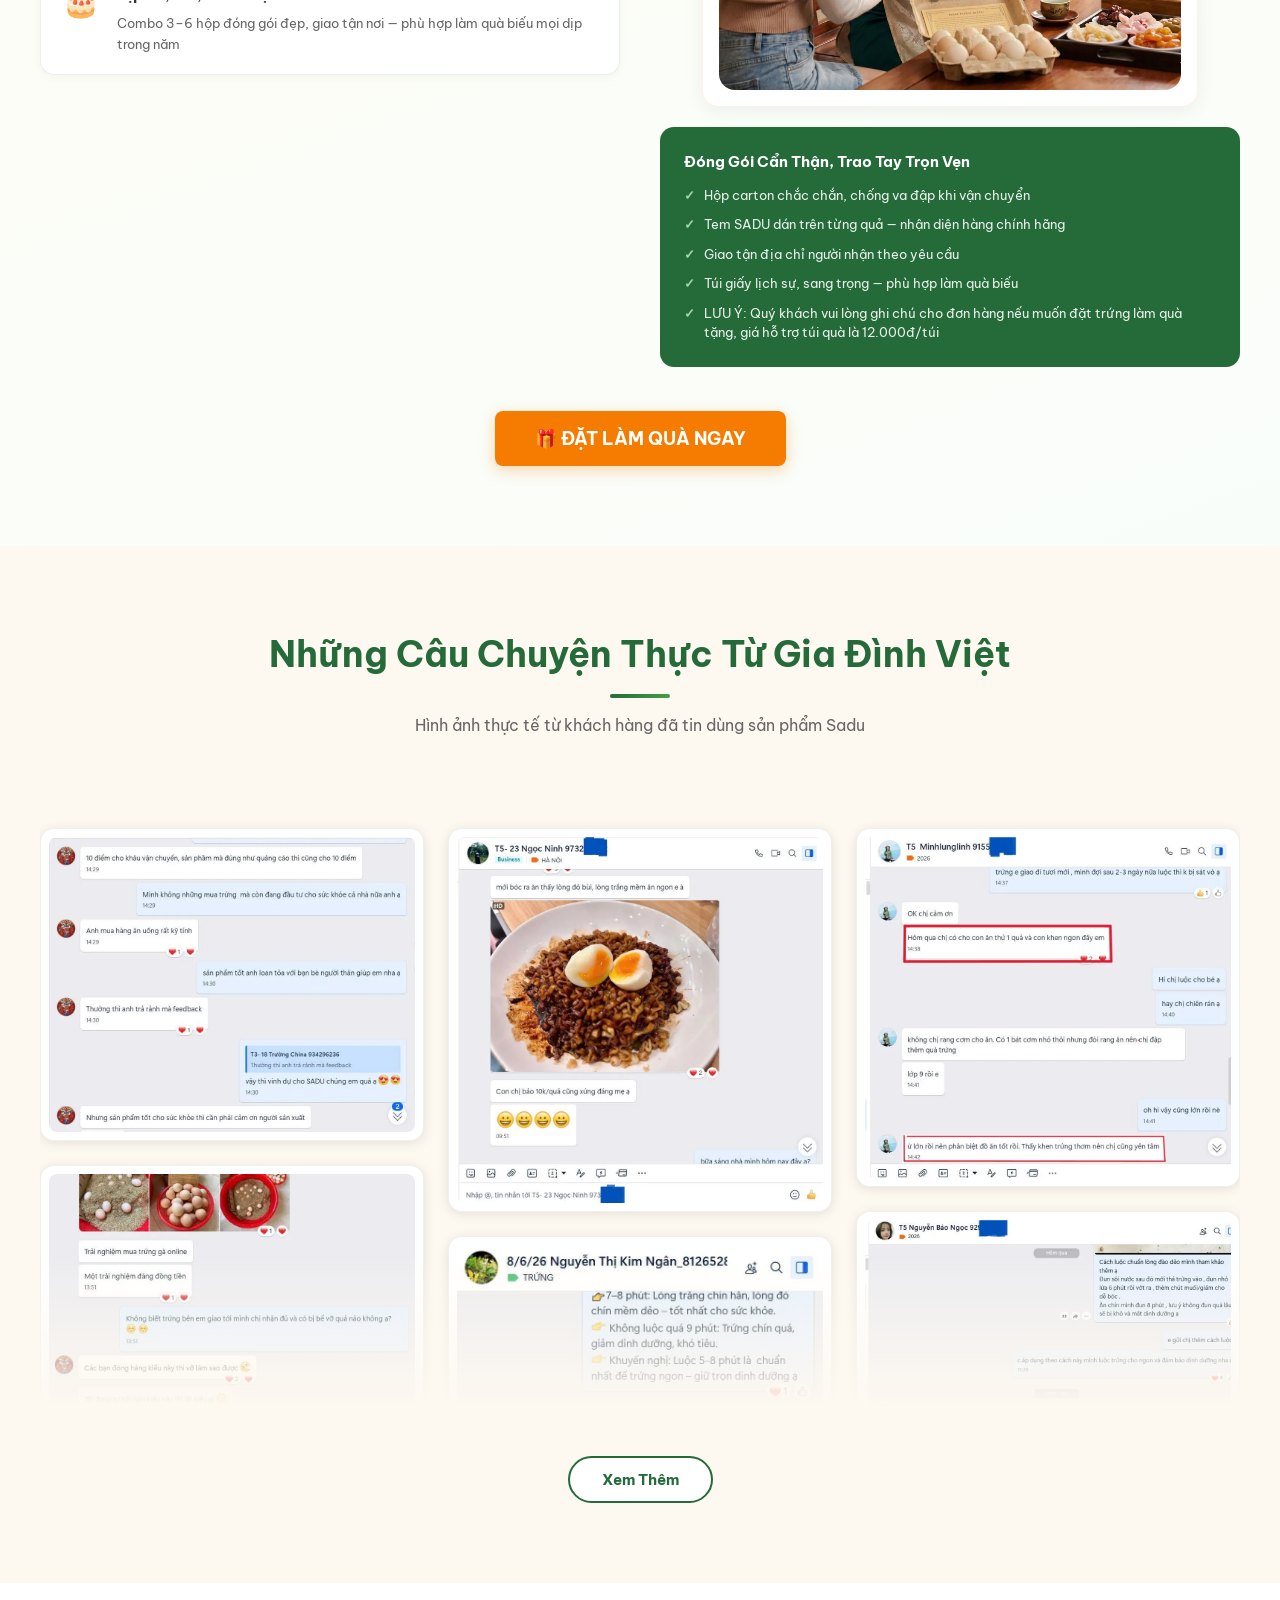
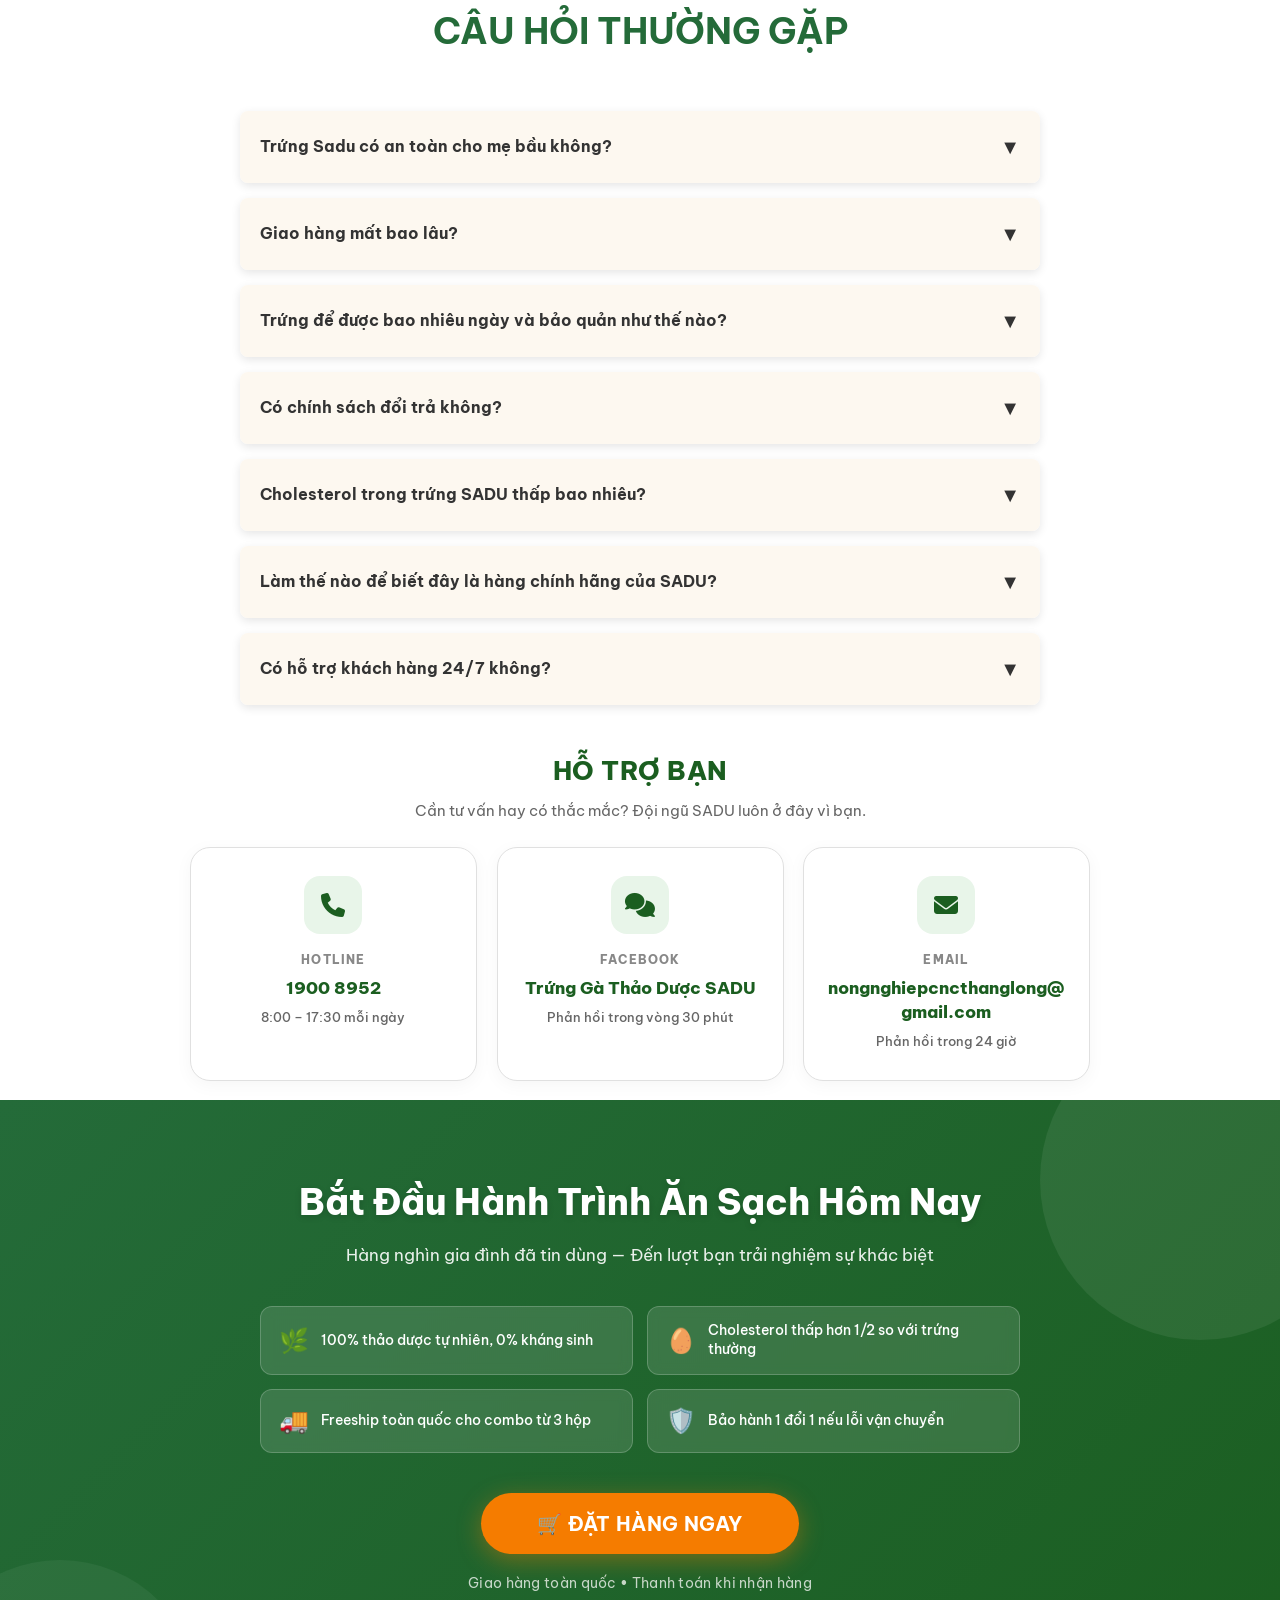
==== commit 2ee0f3d8: "update event 2/9" ====
--- a/index.html
+++ b/index.html
@@ -40,6 +40,7 @@
 
     <link rel="preconnect" href="https://fonts.googleapis.com">
     <link rel="preconnect" href="https://fonts.gstatic.com" crossorigin>
+    <link rel="stylesheet" href="https://fonts.googleapis.com/css2?family=Be+Vietnam+Pro:ital,wght@0,300;0,400;0,500;0,600;0,700;0,800;0,900;1,400;1,600&display=swap">
     <link rel="preconnect" href="https://cdnjs.cloudflare.com" crossorigin>
     <link rel="preload" as="image" href="source/san-pham.webp" type="image/webp" fetchpriority="high">
     <link rel="stylesheet" href="https://cdnjs.cloudflare.com/ajax/libs/font-awesome/6.4.0/css/all.min.css">
@@ -208,6 +209,8 @@
     <!-- Hero Section -->
     <section id="hero" class="hero"></section>
 
+    <!-- Quick Offer Block — hiển thị ngay dưới Hero để traffic quảng cáo thấy offer mà không cần cuộn -->
+    <section id="quick-offer" class="quick-offer-section"></section>
 
     <!-- Benefits Section -->
     <section id="benefits" class="benefits"></section>
@@ -368,6 +371,11 @@
                     </div>
 
                     <button type="submit" class="submit-btn">HOÀN TẤT ĐẶT HÀNG</button>
+                    <p class="order-reassurance">
+                        <i class="fa-solid fa-shield-halved"></i> SADU sẽ gọi điện xác nhận đơn trước khi giao. Xem 
+                        <a href="javascript:void(0)" onclick="App.openPolicyModal('privacy')">Chính sách bảo mật</a> & 
+                        <a href="javascript:void(0)" onclick="App.openPolicyModal('returns')">Chính sách đổi trả</a>.
+                    </p>
                 </form>
             </div>
         </div>
@@ -414,6 +422,23 @@
             <h3 id="resultModalTitle">Đặt hàng thành công!</h3>
             <p id="resultModalMessage"></p>
             <button type="button" class="submit-btn" onclick="App.closeResultModal()">Đã hiểu</button>
+        </div>
+    </div>
+
+    <!-- Policy Modal — P1-3 (Chính sách bảo mật, Điều khoản, Đổi trả, Giao hàng) -->
+    <div id="policyModal" class="modal policy-modal" role="dialog" aria-modal="true" aria-labelledby="policyModalTitle" onclick="App.closePolicyModalOnBackdrop(event)">
+        <div class="modal-content policy-modal-content">
+            <button class="close-btn policy-modal-close" onclick="App.closePolicyModal()" aria-label="Đóng">×</button>
+            <div class="policy-modal-header">
+                <i class="fa-solid fa-file-contract policy-modal-icon"></i>
+                <h3 id="policyModalTitle">Chính Sách</h3>
+            </div>
+            <div class="policy-modal-body" id="policyModalBody">
+                <!-- Data inserted by App.openPolicyModal -->
+            </div>
+            <div class="policy-modal-footer">
+                <button type="button" class="cta-btn--secondary" onclick="App.closePolicyModal()">Đóng cửa sổ</button>
+            </div>
         </div>
     </div>
 
--- a/css/style.css
+++ b/css/style.css
@@ -5,10 +5,15 @@
    ROOT VARIABLES & DESIGN TOKENS
    ============================================ */
 
-* {
+*, *::before, *::after {
   margin: 0;
   padding: 0;
   box-sizing: border-box;
+}
+
+body, input, button, select, textarea, optgroup, option,
+h1, h2, h3, h4, h5, h6, p, a, span, div, label, table, td, th, li, ul, ol, button {
+  font-family: var(--font-primary);
 }
 
 :root {
@@ -38,8 +43,8 @@
   --gradient-primary: linear-gradient(135deg, var(--primary) 0%, #43a047 100%);
   --gradient-header: linear-gradient(135deg, var(--primary) 0%, #1b5e20 100%);
 
-  /* Typography */
-  --font-primary: "Be Vietnam Pro", sans-serif;
+  /* Typography - Unified Font Family */
+  --font-primary: "Be Vietnam Pro", -apple-system, BlinkMacSystemFont, "Segoe UI", Roboto, "Helvetica Neue", Arial, sans-serif;
 
   /* Spacing Scale */
   --spacing-xs: 0.5rem;
@@ -182,6 +187,28 @@
   to {
     opacity: 1;
     transform: translateY(0);
+  }
+}
+
+@keyframes slideInTopLeft {
+  from {
+    opacity: 0;
+    transform: translateY(-20px);
+  }
+  to {
+    opacity: 1;
+    transform: translateY(0);
+  }
+}
+
+@keyframes slideOutTopLeft {
+  from {
+    opacity: 1;
+    transform: translateY(0);
+  }
+  to {
+    opacity: 0;
+    transform: translateY(-20px);
   }
 }
 
@@ -5435,3 +5462,650 @@
   transform: scale(0.97) translateY(1px) !important;
   box-shadow: 0 3px 10px rgba(0, 0, 0, 0.2) !important;
 }
+
+/* ============================================
+   QUICK OFFER SECTION — P2-1
+   Card nhỏ ngay sau Hero, tối ưu cho traffic quảng cáo
+   ============================================ */
+
+/* ============================================
+   QUICK OFFER SECTION — Redesigned & Spacious (P2-1)
+   ============================================ */
+
+.quick-offer-section {
+  padding: 10px 20px 40px;
+  display: flex;
+  justify-content: center;
+  width: 100%;
+}
+
+.quick-offer-container {
+  max-width: 1100px;
+  width: 100%;
+}
+
+.quick-offer-card {
+  background: linear-gradient(135deg, #ffffff 0%, #f4fbf6 50%, #e8f5eb 100%);
+  border: 2px solid #a5d6a7;
+  border-radius: 24px;
+  padding: 32px 36px;
+  box-shadow: 0 12px 36px rgba(27, 94, 32, 0.08), 0 2px 8px rgba(0, 0, 0, 0.04);
+  position: relative;
+  overflow: hidden;
+  transition: transform 0.3s ease, box-shadow 0.3s ease;
+}
+
+.quick-offer-card:hover {
+  box-shadow: 0 16px 44px rgba(27, 94, 32, 0.12), 0 4px 12px rgba(0, 0, 0, 0.06);
+}
+
+.quick-offer-card::before {
+  content: '';
+  position: absolute;
+  top: 0;
+  left: 0;
+  right: 0;
+  height: 5px;
+  background: linear-gradient(90deg, #2e7d32, #66bb6a, #ffa726);
+}
+
+.quick-offer-header-bar {
+  display: flex;
+  align-items: center;
+  justify-content: space-between;
+  gap: 14px;
+  flex-wrap: wrap;
+  margin-bottom: 22px;
+}
+
+.quick-offer-header-badge {
+  margin-bottom: 0;
+}
+
+.quick-offer-badge-tag {
+  display: inline-flex;
+  align-items: center;
+  gap: 8px;
+  background: linear-gradient(135deg, #d32f2f 0%, #c62828 100%);
+  color: #ffffff;
+  font-size: 13px;
+  font-weight: 800;
+  letter-spacing: 0.4px;
+  padding: 7px 18px;
+  border-radius: 50px;
+  box-shadow: 0 4px 14px rgba(211, 47, 47, 0.22);
+  text-transform: uppercase;
+}
+
+/* Quick Offer Countdown Timer — Harmonious & Premium Styling */
+.quick-offer-timer-wrap {
+  display: inline-flex;
+  align-items: center;
+  gap: 10px;
+  background: #ffffff;
+  border: 1.5px solid #ffcdd2;
+  padding: 6px 16px;
+  border-radius: 50px;
+  box-shadow: 0 4px 12px rgba(211, 47, 47, 0.08);
+  transition: all 0.25s ease;
+}
+
+.quick-offer-timer-wrap:hover {
+  border-color: #ef9a9a;
+  box-shadow: 0 6px 16px rgba(211, 47, 47, 0.12);
+}
+
+.quick-offer-timer-label {
+  font-size: 12px;
+  font-weight: 800;
+  color: #c62828;
+  display: flex;
+  align-items: center;
+  gap: 6px;
+  text-transform: uppercase;
+  letter-spacing: 0.4px;
+  white-space: nowrap;
+}
+
+.quick-offer-timer-boxes {
+  display: inline-flex;
+  align-items: center;
+  gap: 5px;
+}
+
+.qo-timer-box {
+  background: linear-gradient(135deg, #d32f2f 0%, #b71c1c 100%);
+  color: #ffffff;
+  font-size: 13px;
+  font-weight: 800;
+  min-width: 30px;
+  height: 26px;
+  border-radius: 7px;
+  display: inline-flex;
+  align-items: center;
+  justify-content: center;
+  box-shadow: 0 2px 6px rgba(211, 47, 47, 0.28);
+  font-family: inherit;
+  line-height: 1;
+  letter-spacing: 0.5px;
+}
+
+.qo-timer-unit {
+  background: linear-gradient(135deg, #d32f2f 0%, #b71c1c 100%);
+  color: #ffffff;
+  font-size: 12px;
+  font-weight: 800;
+  padding: 4px 10px;
+  height: 26px;
+  border-radius: 7px;
+  display: inline-flex;
+  align-items: center;
+  justify-content: center;
+  box-shadow: 0 2px 6px rgba(211, 47, 47, 0.28);
+}
+
+.qo-colon {
+  font-size: 14px;
+  font-weight: 900;
+  color: #d32f2f;
+  line-height: 1;
+}
+
+.quick-offer-grid {
+  display: grid;
+  grid-template-columns: 340px 1fr;
+  gap: 36px;
+  align-items: center;
+}
+
+/* Media Column - Large un-distorted photo presentation */
+.quick-offer-media {
+  display: flex;
+  justify-content: center;
+  align-items: center;
+}
+
+.quick-offer-img-box {
+  position: relative;
+  width: 100%;
+  max-width: 340px;
+  background: #ffffff;
+  border-radius: 20px;
+  padding: 16px;
+  border: 1px solid #e0e0e0;
+  box-shadow: 0 8px 24px rgba(0, 0, 0, 0.06);
+  display: flex;
+  justify-content: center;
+  align-items: center;
+  transition: transform 0.3s ease;
+}
+
+.quick-offer-card:hover .quick-offer-img-box {
+  transform: scale(1.02);
+}
+
+.quick-offer-img {
+  width: 100%;
+  height: auto;
+  max-height: 240px;
+  object-fit: contain;
+  border-radius: 12px;
+  display: block;
+}
+
+.quick-offer-discount-tag {
+  position: absolute;
+  top: -12px;
+  right: -10px;
+  background: #d32f2f;
+  color: #ffffff;
+  font-size: 12px;
+  font-weight: 900;
+  padding: 5px 12px;
+  border-radius: 50px;
+  box-shadow: 0 4px 10px rgba(211, 47, 47, 0.3);
+  z-index: 2;
+}
+
+/* Info Column */
+.quick-offer-info {
+  display: flex;
+  flex-direction: column;
+  gap: 16px;
+}
+
+.quick-offer-title {
+  font-size: 24px;
+  font-weight: 900;
+  color: var(--primary-dark, #1b5e20);
+  line-height: 1.3;
+  margin: 0;
+}
+
+.quick-offer-perks {
+  display: grid;
+  grid-template-columns: repeat(2, 1fr);
+  gap: 10px 16px;
+}
+
+.quick-offer-perk {
+  display: flex;
+  align-items: center;
+  gap: 8px;
+  background: rgba(255, 255, 255, 0.85);
+  border: 1px solid #c8e6c9;
+  padding: 8px 14px;
+  border-radius: 12px;
+  font-size: 13.5px;
+  font-weight: 600;
+  color: #2e7d32;
+  box-shadow: 0 2px 6px rgba(0, 0, 0, 0.02);
+}
+
+.quick-offer-perk-icon {
+  font-size: 15px;
+  flex-shrink: 0;
+}
+
+.quick-offer-price-block {
+  display: flex;
+  align-items: center;
+  gap: 16px;
+  flex-wrap: wrap;
+  padding-top: 4px;
+}
+
+.quick-offer-price-main {
+  display: flex;
+  align-items: baseline;
+  gap: 10px;
+}
+
+.quick-offer-price-new {
+  font-size: 28px;
+  font-weight: 900;
+  color: #d32f2f;
+  line-height: 1;
+}
+
+.quick-offer-price-old {
+  font-size: 16px;
+  color: #888888;
+  text-decoration: line-through;
+  font-weight: 500;
+}
+
+.quick-offer-price-save {
+  display: inline-flex;
+  align-items: center;
+  gap: 6px;
+  background: #e8f5e9;
+  color: #2e7d32;
+  border: 1px solid #a5d6a7;
+  font-size: 13px;
+  font-weight: 800;
+  padding: 4px 12px;
+  border-radius: 50px;
+}
+
+.quick-offer-actions {
+  display: flex;
+  gap: 14px;
+  align-items: center;
+  flex-wrap: wrap;
+  padding-top: 4px;
+}
+
+.quick-offer-cta-main {
+  background: linear-gradient(135deg, #2e7d32 0%, #1b5e20 100%);
+  color: #ffffff;
+  border: none;
+  border-radius: 14px;
+  padding: 14px 28px;
+  font-size: 15px;
+  font-weight: 800;
+  cursor: pointer;
+  display: inline-flex;
+  align-items: center;
+  justify-content: center;
+  gap: 10px;
+  transition: all 0.25s ease;
+  box-shadow: 0 6px 20px rgba(46, 125, 50, 0.35);
+  text-decoration: none;
+}
+
+.quick-offer-cta-main:hover {
+  background: linear-gradient(135deg, #1b5e20 0%, #0d3b11 100%);
+  box-shadow: 0 8px 26px rgba(46, 125, 50, 0.45);
+  transform: translateY(-2px);
+}
+
+.quick-offer-cta-secondary {
+  display: inline-flex;
+  align-items: center;
+  gap: 8px;
+  font-size: 14px;
+  color: #1b5e20;
+  text-decoration: none;
+  font-weight: 700;
+  padding: 13px 20px;
+  border: 2px solid #a5d6a7;
+  border-radius: 14px;
+  transition: all 0.2s ease;
+  background: #ffffff;
+}
+
+.quick-offer-cta-secondary:hover {
+  background: #e8f5e9;
+  border-color: #2e7d32;
+  color: #2e7d32;
+}
+
+.quick-offer-footer-trust {
+  font-size: 12.5px;
+  color: #666666;
+  display: flex;
+  align-items: center;
+  gap: 6px;
+  padding-top: 4px;
+}
+
+/* ============================================
+   CTA HIERARCHY — P2-2
+   3 tiers: primary / secondary / text-phone
+   ============================================ */
+
+/* Tier 2: Secondary CTA — outline style */
+.cta-btn--secondary {
+  display: inline-flex;
+  align-items: center;
+  justify-content: center;
+  gap: 8px;
+  background: transparent;
+  color: var(--primary-dark);
+  border: 2px solid var(--primary);
+  border-radius: 8px;
+  padding: 12px 24px;
+  font-size: 15px;
+  font-weight: 700;
+  cursor: pointer;
+  text-decoration: none;
+  transition: all 0.25s ease;
+  white-space: nowrap;
+}
+
+.cta-btn--secondary:hover {
+  background: var(--primary-light);
+  border-color: var(--primary-dark);
+  color: var(--primary-dark);
+  transform: translateY(-1px);
+}
+
+/* Tier 3: Text/Phone CTA link */
+.cta-link-phone {
+  display: inline-flex;
+  align-items: center;
+  gap: 6px;
+  color: var(--text-light);
+  font-size: 13.5px;
+  font-weight: 600;
+  text-decoration: none;
+  transition: color 0.2s ease;
+}
+
+.cta-link-phone:hover {
+  color: var(--primary-dark);
+}
+
+.cta-link-phone i {
+  font-size: 14px;
+  color: var(--primary);
+}
+
+/* Final CTA — secondary row (review + phone) */
+.final-cta-secondary-row {
+  display: flex;
+  align-items: center;
+  justify-content: center;
+  gap: 20px;
+  margin-top: 14px;
+  flex-wrap: wrap;
+}
+
+/* ============================================
+   ORDER REASSURANCE NOTE — P1-3
+   ============================================ */
+.order-reassurance {
+  margin-top: 14px;
+  font-size: 13px;
+  color: var(--text-light);
+  text-align: center;
+  line-height: 1.5;
+}
+
+.order-reassurance i {
+  color: var(--primary);
+  margin-right: 4px;
+}
+
+.order-reassurance a {
+  color: var(--primary-dark);
+  font-weight: 600;
+  text-decoration: underline;
+  transition: color 0.2s ease;
+}
+
+.order-reassurance a:hover {
+  color: var(--accent);
+}
+
+/* ============================================
+   POLICY MODAL — P1-3
+   ============================================ */
+.policy-modal {
+  display: none;
+  position: fixed;
+  top: 0;
+  left: 0;
+  width: 100%;
+  height: 100%;
+  min-height: 100dvh;
+  background: rgba(0, 0, 0, 0.65);
+  backdrop-filter: blur(5px);
+  -webkit-backdrop-filter: blur(5px);
+  z-index: 999999;
+  align-items: center;
+  justify-content: center;
+  padding: 20px;
+  box-sizing: border-box;
+}
+
+.policy-modal.show {
+  display: flex;
+  animation: modalFadeIn 0.25s ease-out forwards;
+}
+
+.policy-modal-content {
+  background: var(--bg-white);
+  border-radius: 16px;
+  max-width: 680px;
+  width: 100%;
+  max-height: 85vh;
+  display: flex;
+  flex-direction: column;
+  box-shadow: 0 20px 50px rgba(0, 0, 0, 0.3);
+  position: relative;
+  overflow: hidden;
+  padding: 28px;
+  box-sizing: border-box;
+}
+
+.policy-modal-close {
+  position: absolute;
+  top: 18px;
+  right: 20px;
+  font-size: 24px;
+  background: none;
+  border: none;
+  color: var(--text-muted);
+  cursor: pointer;
+  width: 36px;
+  height: 36px;
+  border-radius: 50%;
+  display: flex;
+  align-items: center;
+  justify-content: center;
+  transition: all 0.2s ease;
+}
+
+.policy-modal-close:hover {
+  background: rgba(0, 0, 0, 0.06);
+  color: var(--text-dark);
+}
+
+.policy-modal-header {
+  display: flex;
+  align-items: center;
+  gap: 12px;
+  padding-bottom: 16px;
+  border-bottom: 1px solid rgba(0, 0, 0, 0.08);
+}
+
+.policy-modal-icon {
+  font-size: 22px;
+  color: var(--primary);
+}
+
+.policy-modal-header h3 {
+  font-size: 20px;
+  font-weight: 800;
+  color: var(--primary-dark);
+  margin: 0;
+}
+
+.policy-modal-body {
+  flex: 1;
+  overflow-y: auto;
+  padding-top: 16px;
+  padding-right: 6px;
+  font-size: 14px;
+  line-height: 1.65;
+  color: var(--text-dark);
+}
+
+.policy-modal-body h4 {
+  font-size: 15px;
+  font-weight: 700;
+  color: var(--primary-dark);
+  margin: 18px 0 8px 0;
+}
+
+.policy-modal-body p {
+  margin-bottom: 10px;
+}
+
+.policy-modal-body ul,
+.policy-modal-body ol {
+  padding-left: 20px;
+  margin-bottom: 12px;
+}
+
+.policy-modal-body li {
+  margin-bottom: 6px;
+}
+
+.policy-modal-footer {
+  padding-top: 16px;
+  margin-top: 12px;
+  border-top: 1px solid rgba(0, 0, 0, 0.08);
+  display: flex;
+  justify-content: flex-end;
+}
+
+/* ============================================
+   COMPARISON MOBILE CARDS — P1-5
+   ============================================ */
+.comparison-mobile-cards {
+  display: none; /* Hiển thị trên mobile qua responsive.css */
+  flex-direction: column;
+  gap: 12px;
+  margin: 16px 0 24px 0;
+}
+
+.comparison-mobile-card {
+  background: var(--bg-white);
+  border: 1px solid rgba(36, 107, 57, 0.15);
+  border-radius: 14px;
+  padding: 16px;
+  box-shadow: 0 4px 14px rgba(0, 0, 0, 0.04);
+}
+
+.comparison-mobile-criteria {
+  font-size: 15px;
+  font-weight: 800;
+  color: var(--primary-dark);
+  margin-bottom: 12px;
+  padding-bottom: 8px;
+  border-bottom: 1px dashed rgba(0, 0, 0, 0.08);
+}
+
+.comparison-mobile-grid {
+  display: grid;
+  grid-template-columns: 1fr 1fr;
+  gap: 10px;
+}
+
+.comparison-mobile-item {
+  display: flex;
+  flex-direction: column;
+  gap: 4px;
+  padding: 10px 12px;
+  border-radius: 10px;
+  background: #f9fbf9;
+  border: 1px solid #e8ede8;
+}
+
+.comparison-mobile-item.sadu-item {
+  background: #f0faf2;
+  border-color: #c8e6c9;
+}
+
+.comparison-mobile-brand {
+  font-size: 11px;
+  font-weight: 800;
+  text-transform: uppercase;
+  letter-spacing: 0.5px;
+  color: var(--text-muted);
+}
+
+.sadu-item .comparison-mobile-brand {
+  color: var(--primary);
+}
+
+.comparison-mobile-value {
+  font-size: 13.5px;
+  font-weight: 700;
+  color: var(--text-dark);
+}
+
+.badge-tag {
+  display: inline-flex;
+  align-items: center;
+  gap: 5px;
+  padding: 4px 10px;
+  border-radius: 50px;
+  font-size: 12px;
+  font-weight: 800;
+}
+
+.badge-success {
+  background: #e8f5e9;
+  color: #2e7d32;
+}
+
+.badge-danger {
+  background: #ffebee;
+  color: #c62828;
+}
+
+
--- a/css/responsive.css
+++ b/css/responsive.css
@@ -854,10 +854,18 @@
   }
 
   .custom-alert {
-    bottom: 16px;
+    top: 76px;
+    bottom: auto;
     left: 12px;
     width: calc(100% - 24px);
-    max-width: 320px;
+    max-width: 300px;
+    z-index: 9999;
+  }
+  .custom-alert.show {
+    animation: slideInTopLeft 0.35s cubic-bezier(0.34, 1.56, 0.64, 1) forwards;
+  }
+  .custom-alert.hide {
+    animation: slideOutTopLeft 0.3s ease forwards;
   }
   .alert-content {
     padding: 10px 12px 8px;
@@ -1152,11 +1160,18 @@
 /* Mobile Devices (iPhone 14 Pro Max 430px, iPhone 14 Pro 393px, iPhone 12 Pro 390px & all phones) */
 @media (max-width: 768px) {
   .custom-alert {
-    bottom: 20px;
+    top: 76px;
+    bottom: auto;
     left: 12px;
     width: calc(100% - 24px);
     max-width: 290px;
-    z-index: 999;
+    z-index: 9999;
+  }
+  .custom-alert.show {
+    animation: slideInTopLeft 0.35s cubic-bezier(0.34, 1.56, 0.64, 1) forwards;
+  }
+  .custom-alert.hide {
+    animation: slideOutTopLeft 0.3s ease forwards;
   }
   .cta-btn {
     width: 100%;
@@ -1397,29 +1412,17 @@
     color: var(--text-dark) !important;
   }
 
-  /* Block 2: Comparison Table Mobile Refresh */
+  /* Block 2: Comparison Table Mobile Optimization — P1-5 */
   .comparison-swipe-hint {
+    display: none !important;
+  }
+
+  .comparison-table-wrapper {
+    display: none !important;
+  }
+
+  .comparison-mobile-cards {
     display: flex !important;
-  }
-
-  .comparison-table-wrapper {
-    width: 100% !important;
-    overflow-x: auto !important;
-    -webkit-overflow-scrolling: touch;
-    margin: 16px 0 28px 0 !important;
-    border-radius: 16px !important;
-    box-shadow: 0 4px 18px rgba(0, 0, 0, 0.06) !important;
-    border: 1px solid rgba(46, 125, 50, 0.12) !important;
-  }
-
-  .comparison-table {
-    min-width: 520px !important;
-  }
-
-  .comparison-table th,
-  .comparison-table td {
-    padding: 12px 14px !important;
-    font-size: 13px !important;
   }
 
   /* Block 3: Why Cards Mobile Grid */
@@ -2281,3 +2284,139 @@
     right: 12px;
   }
 }
+
+/* ============================================
+   QUICK OFFER SECTION — Mobile & Responsive (P2-1)
+   ============================================ */
+
+@media (max-width: 992px) {
+  .quick-offer-grid {
+    grid-template-columns: 280px 1fr;
+    gap: 24px;
+  }
+
+  .quick-offer-card {
+    padding: 24px 28px;
+  }
+}
+
+@media (max-width: 768px) {
+  .quick-offer-section {
+    padding: 10px 16px 30px;
+  }
+
+  .quick-offer-card {
+    padding: 20px 18px;
+    border-radius: 20px;
+  }
+
+  .quick-offer-header-bar {
+    flex-direction: column;
+    align-items: stretch;
+    gap: 10px;
+    margin-bottom: 18px;
+  }
+
+  .quick-offer-badge-tag {
+    width: 100%;
+    justify-content: center;
+    text-align: center;
+    box-sizing: border-box;
+    font-size: 11.5px;
+    padding: 7px 12px;
+  }
+
+  .quick-offer-timer-wrap {
+    width: 100%;
+    justify-content: space-between;
+    padding: 6px 14px;
+    box-sizing: border-box;
+  }
+
+  .quick-offer-grid {
+    grid-template-columns: 1fr;
+    gap: 20px;
+  }
+
+  .quick-offer-media {
+    width: 100%;
+  }
+
+  .quick-offer-img-box {
+    max-width: 280px;
+    margin: 0 auto;
+    padding: 12px;
+  }
+
+  .quick-offer-img {
+    max-height: 200px;
+  }
+
+  .quick-offer-title {
+    font-size: 19px;
+    text-align: center;
+  }
+
+  .quick-offer-perks {
+    grid-template-columns: 1fr;
+    gap: 8px;
+  }
+
+  .quick-offer-price-block {
+    justify-content: center;
+    flex-direction: column;
+    gap: 8px;
+    text-align: center;
+  }
+
+  .quick-offer-actions {
+    flex-direction: column;
+    width: 100%;
+  }
+
+  .quick-offer-cta-main,
+  .quick-offer-cta-secondary {
+    width: 100%;
+    justify-content: center;
+    text-align: center;
+    box-sizing: border-box;
+  }
+
+  .quick-offer-footer-trust {
+    text-align: center;
+    justify-content: center;
+    font-size: 11.5px;
+  }
+}
+
+@media (max-width: 480px) {
+  .quick-offer-timer-wrap {
+    gap: 6px;
+    padding: 6px 10px;
+  }
+
+  .quick-offer-timer-label {
+    font-size: 11px;
+  }
+
+  .qo-timer-box {
+    min-width: 26px;
+    height: 24px;
+    font-size: 12px;
+  }
+
+  .qo-timer-unit {
+    font-size: 11px;
+    height: 24px;
+    padding: 2px 8px;
+  }
+
+  .quick-offer-price-new {
+    font-size: 24px;
+  }
+
+  .quick-offer-cta-main {
+    font-size: 14px;
+    padding: 14px 16px;
+  }
+}
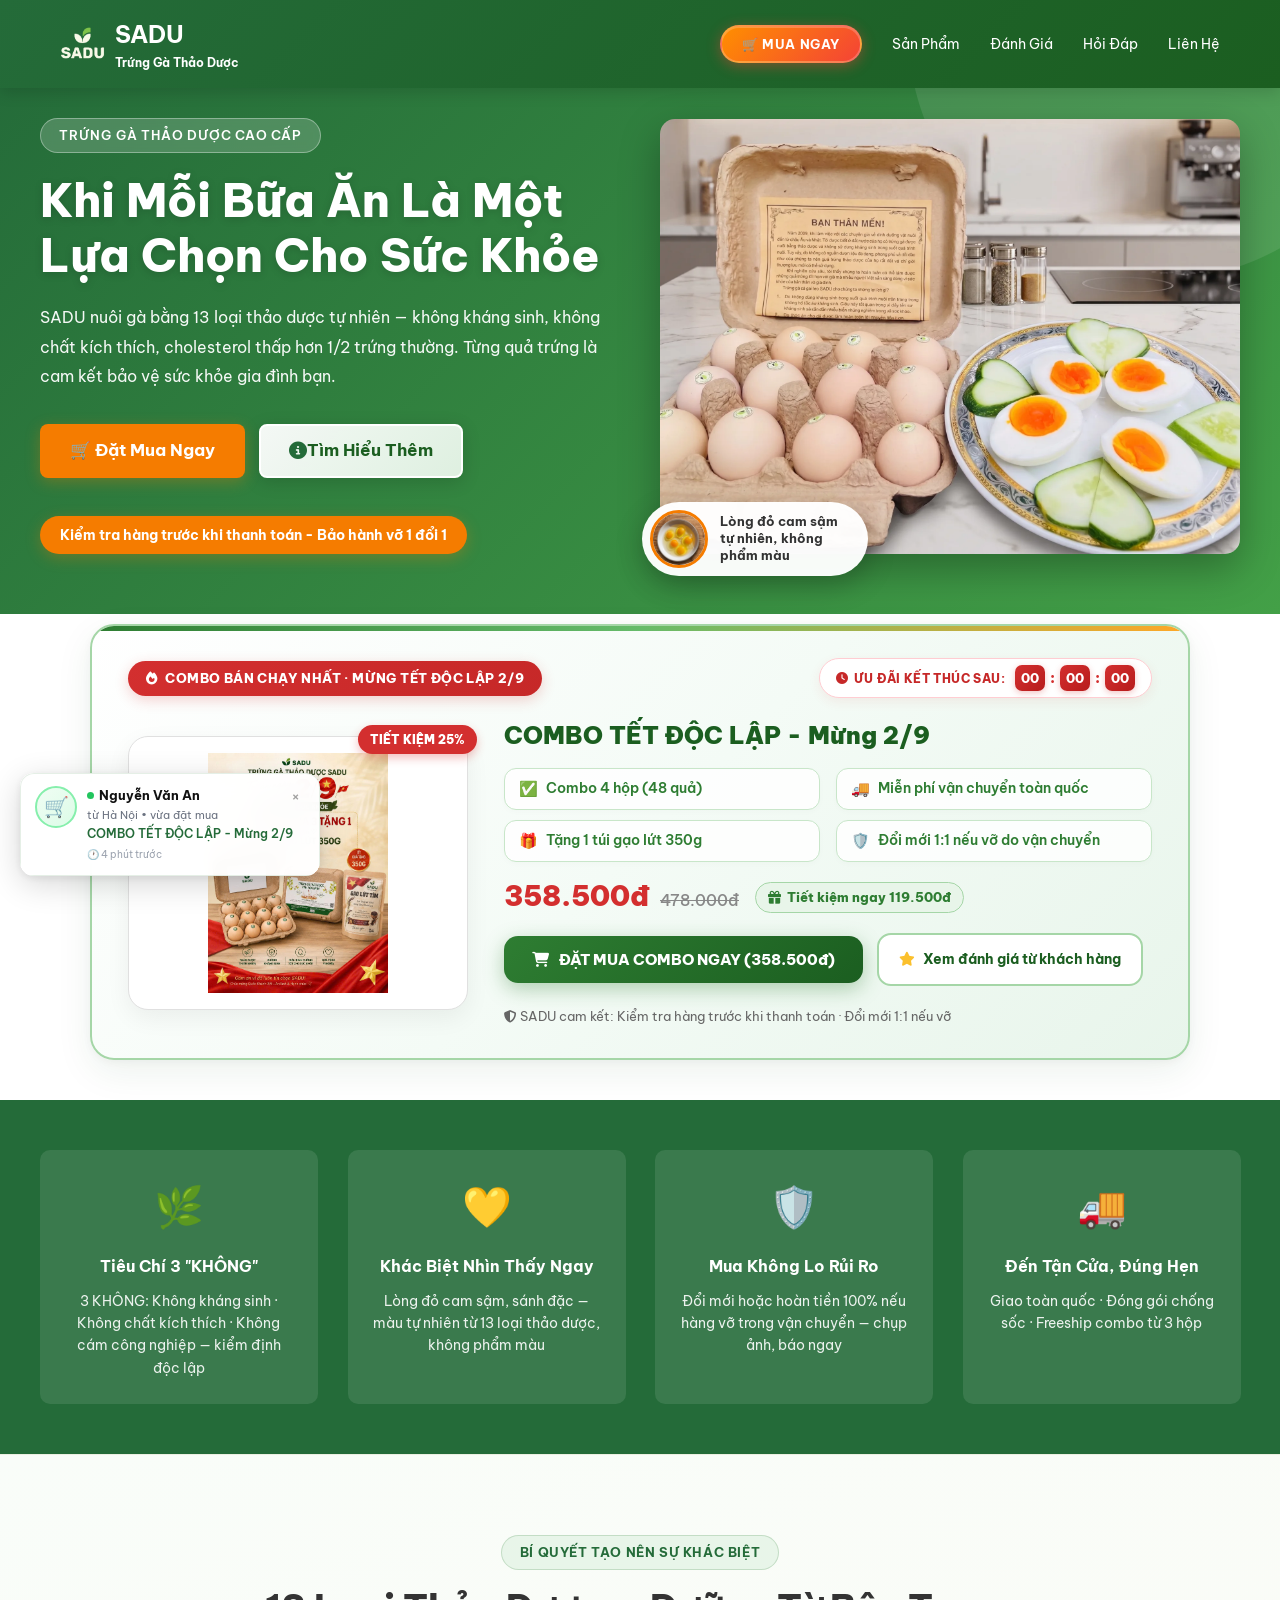
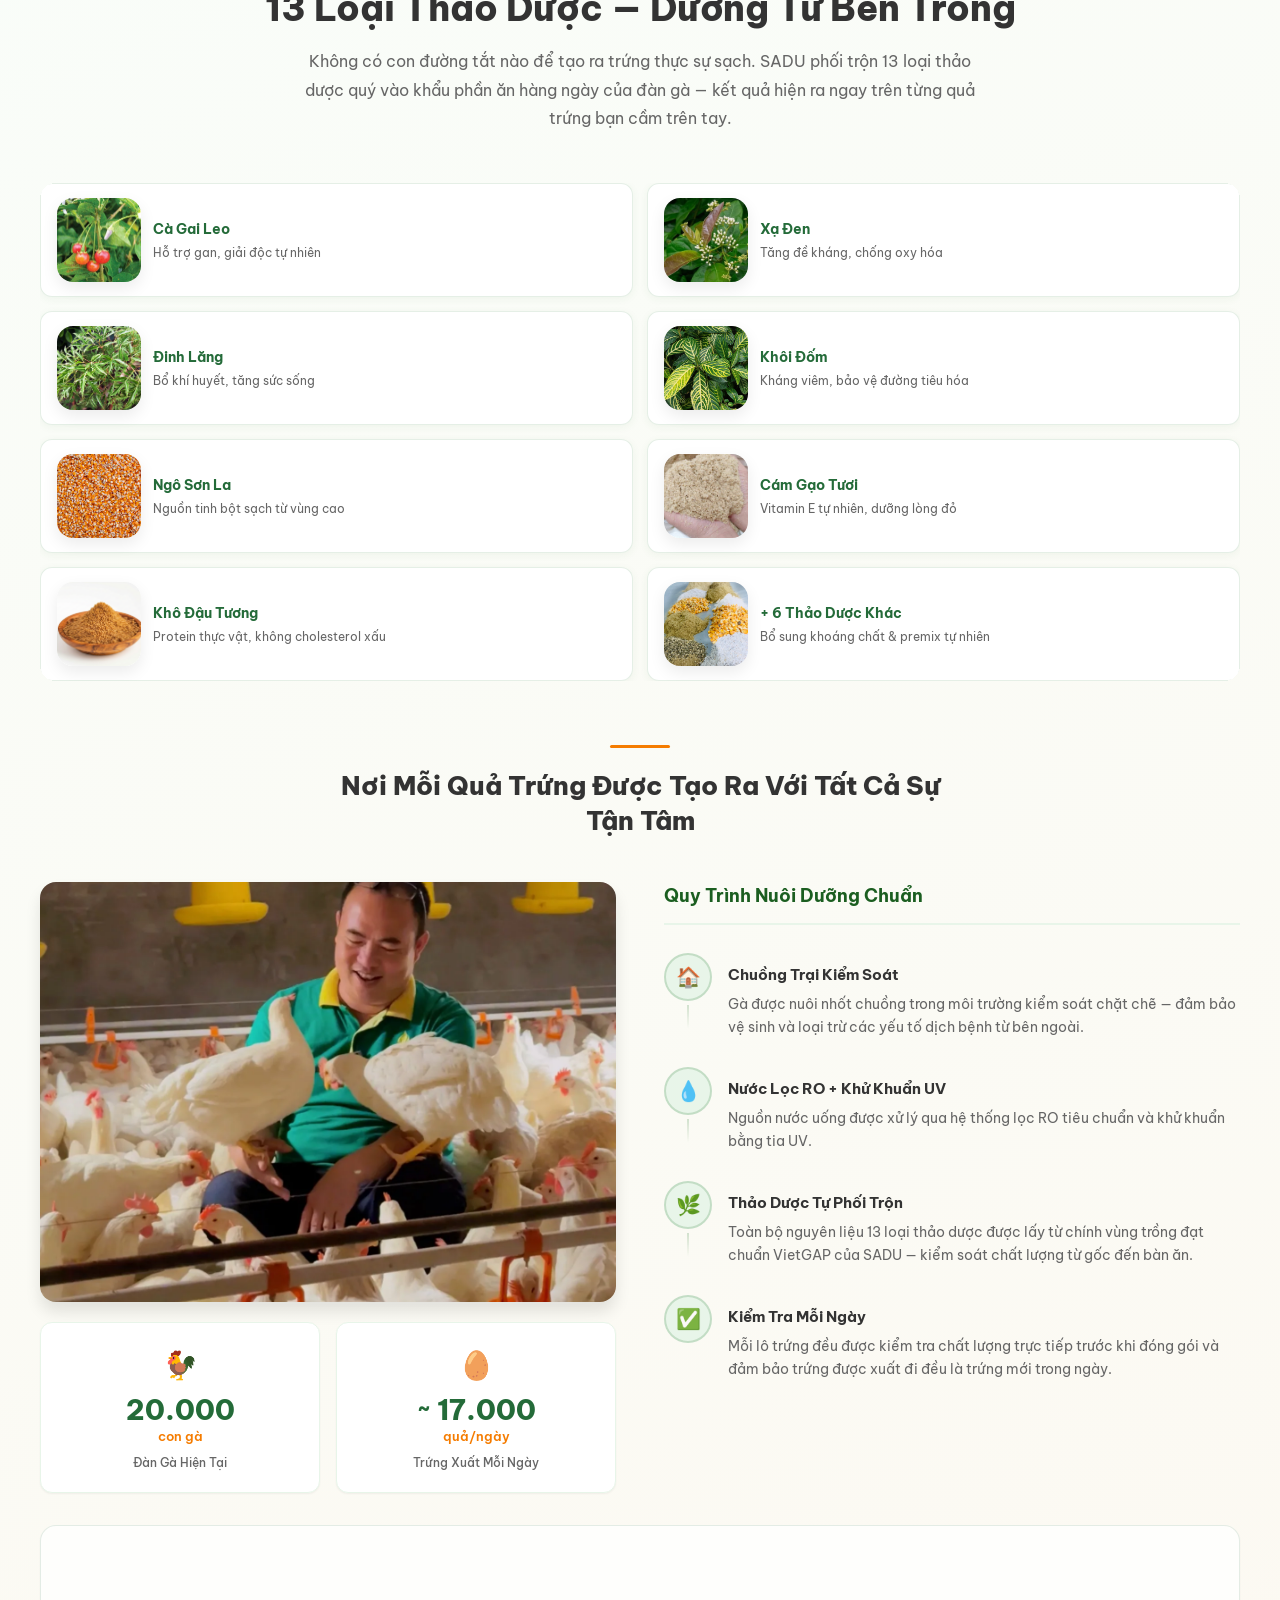
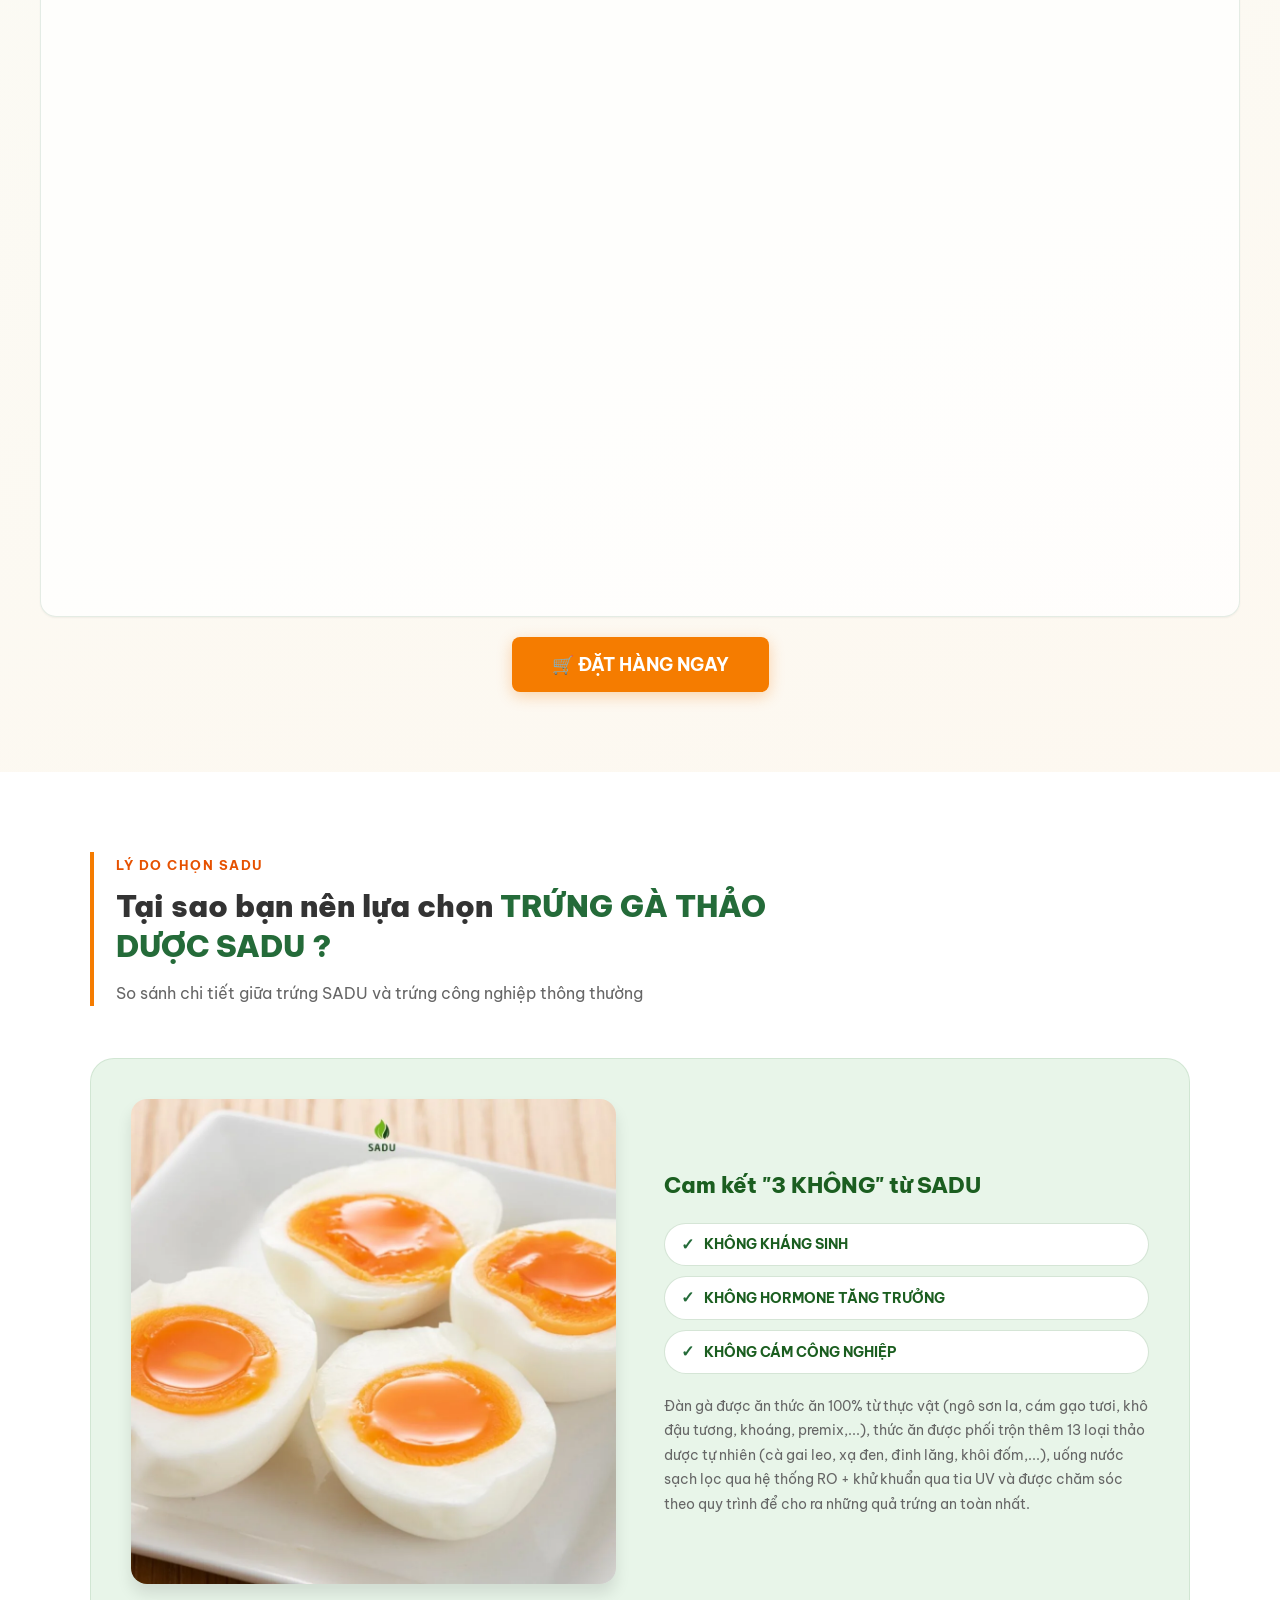
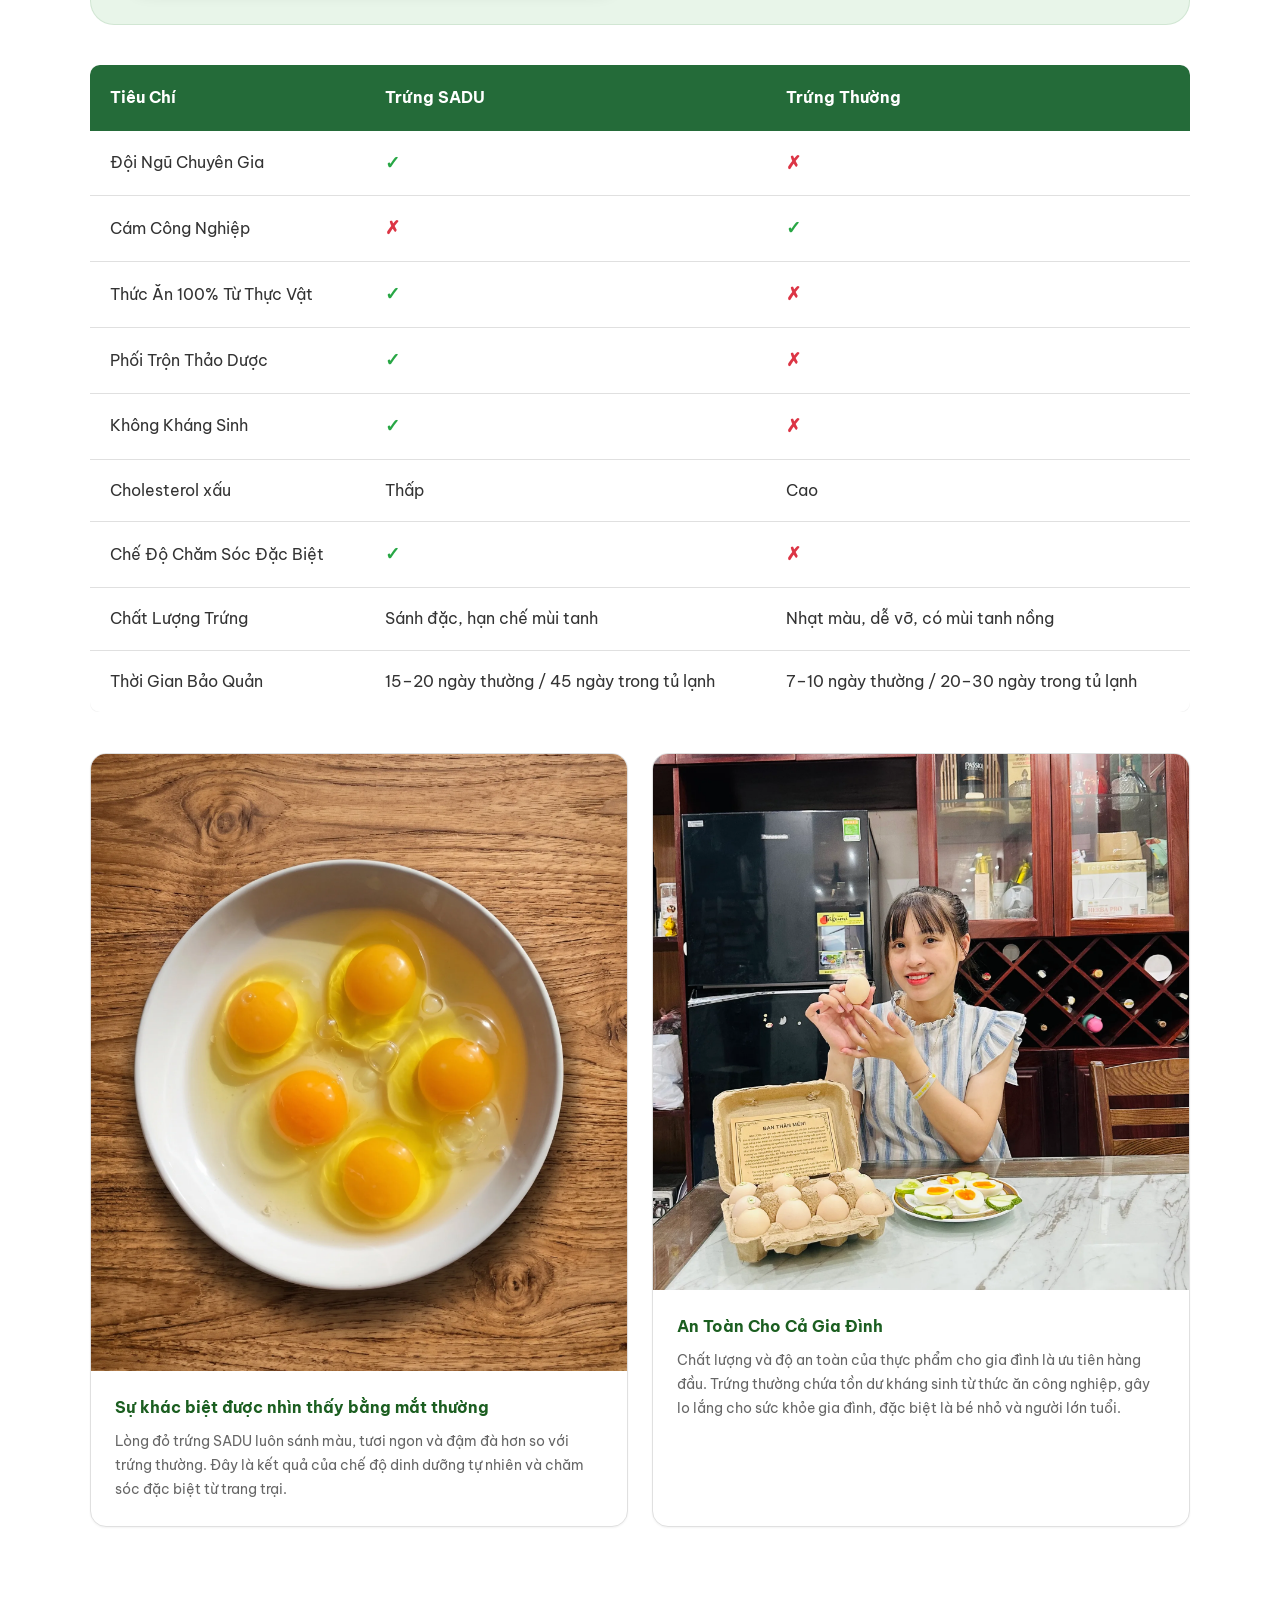
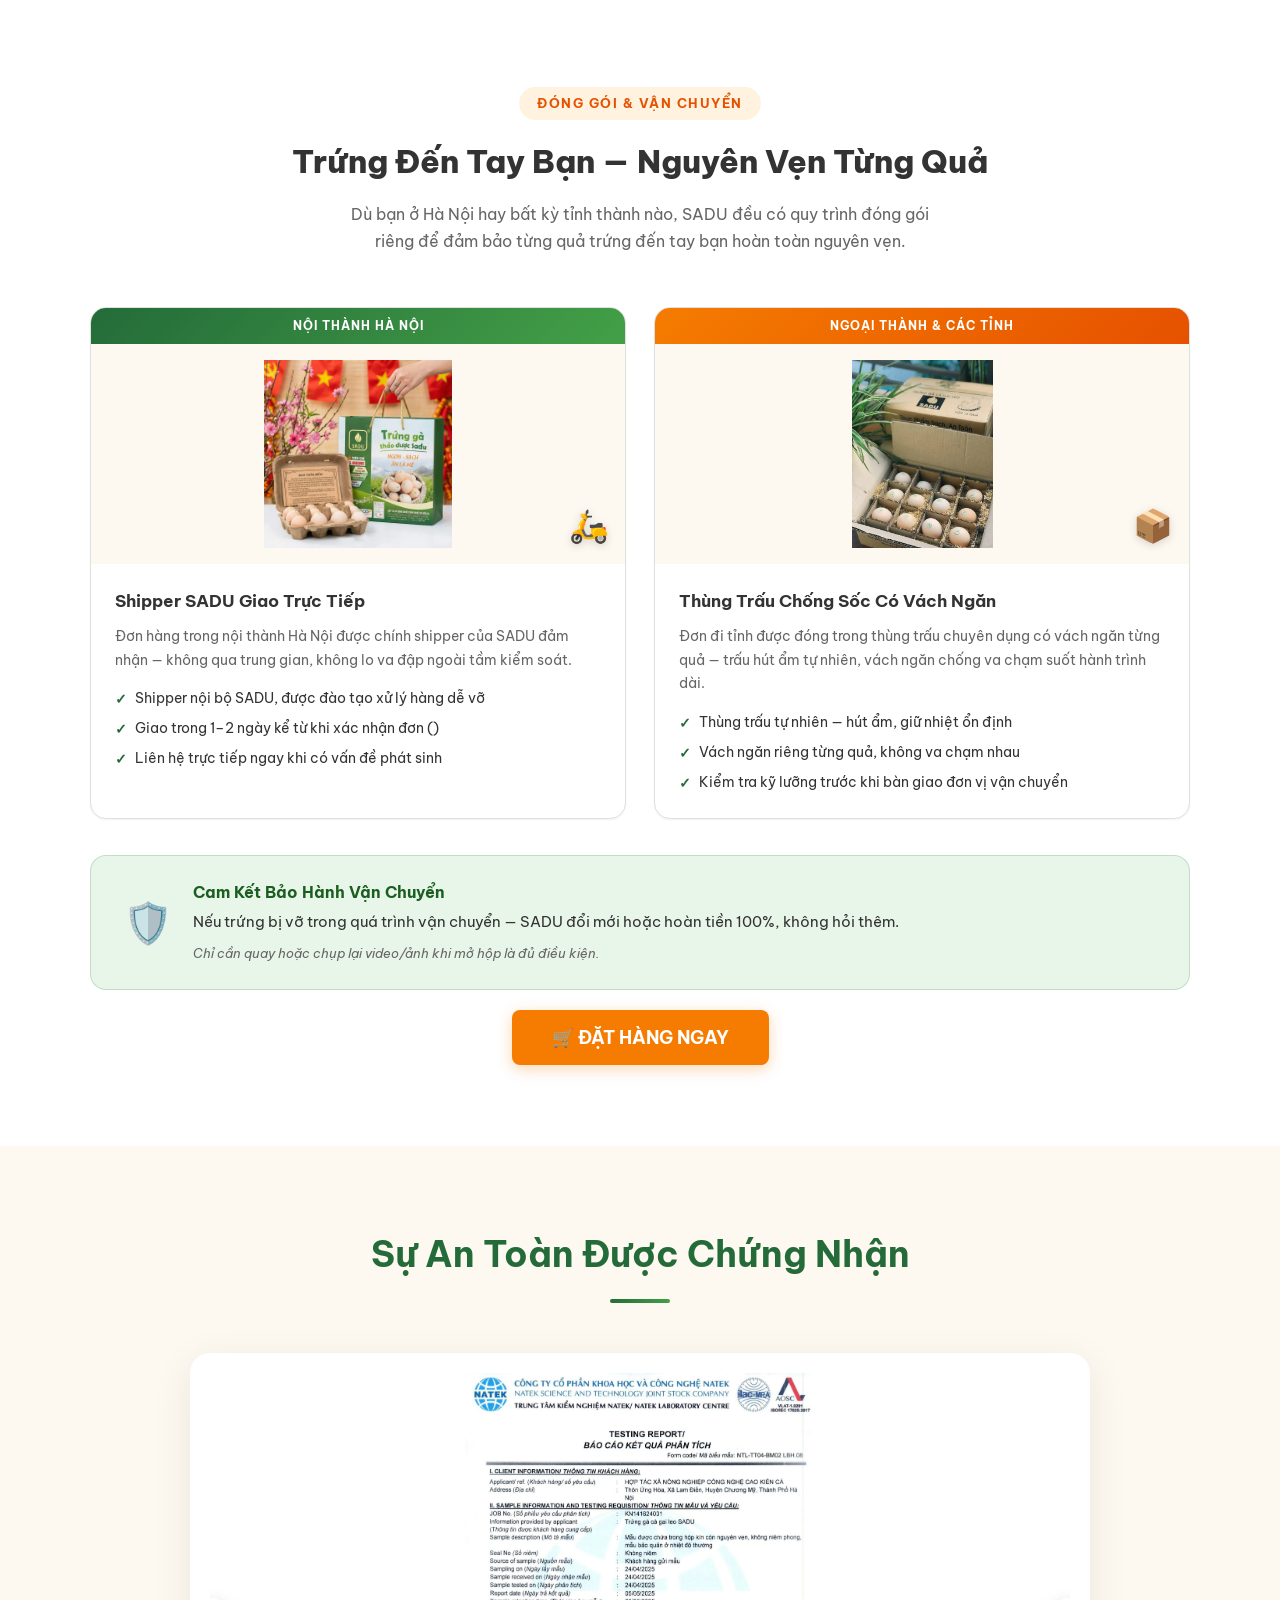
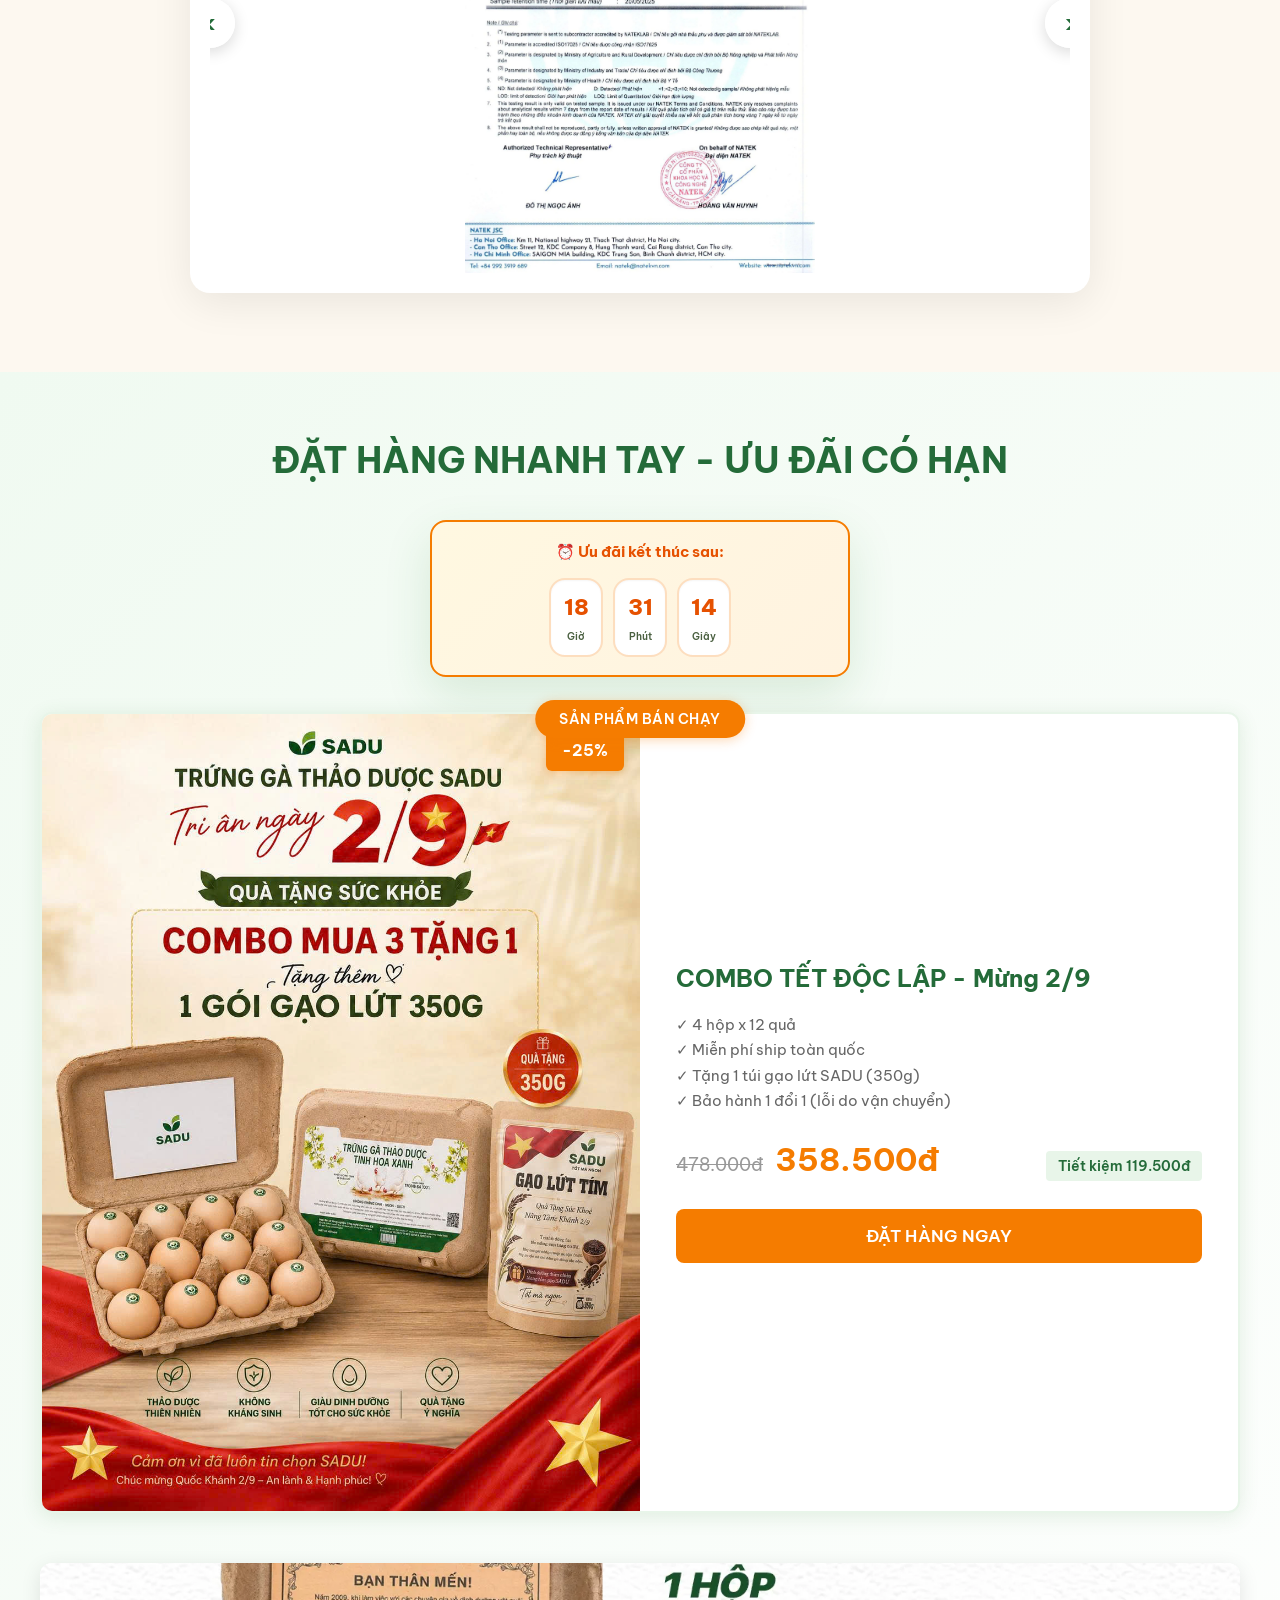
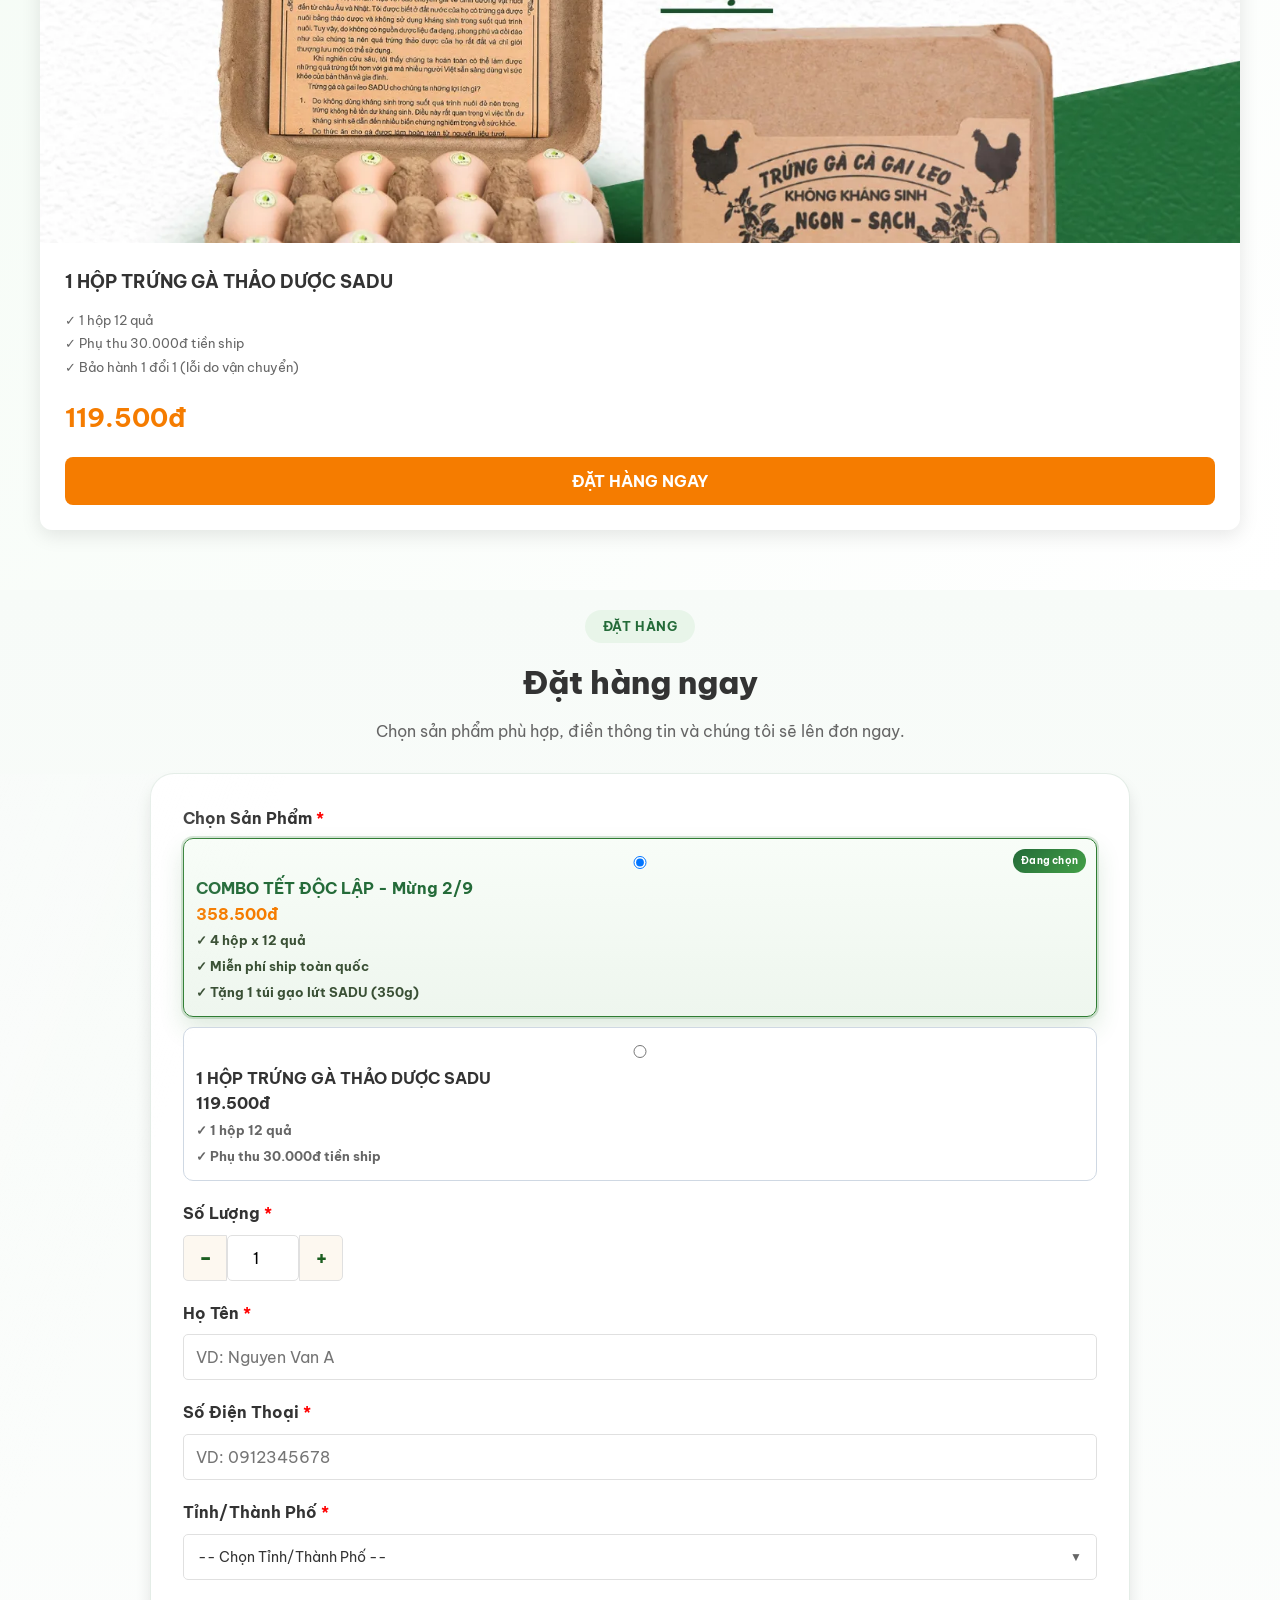
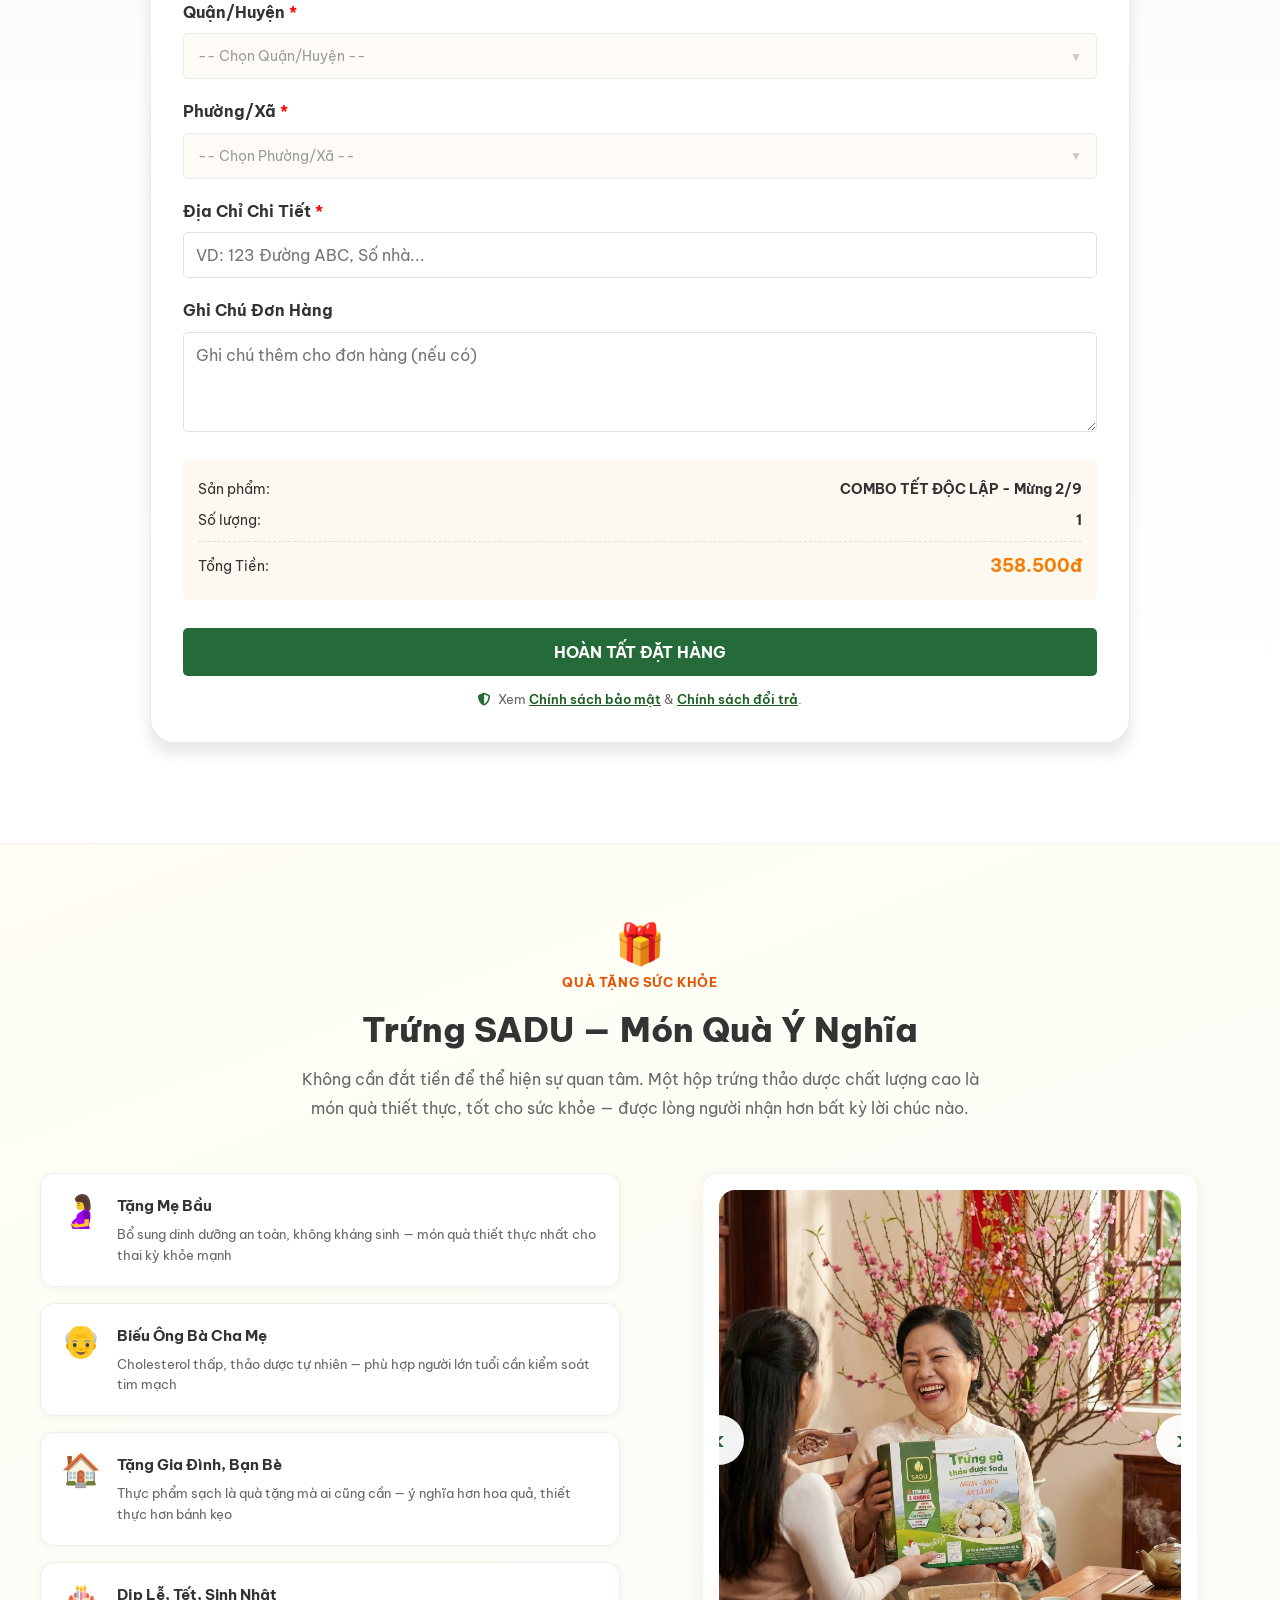
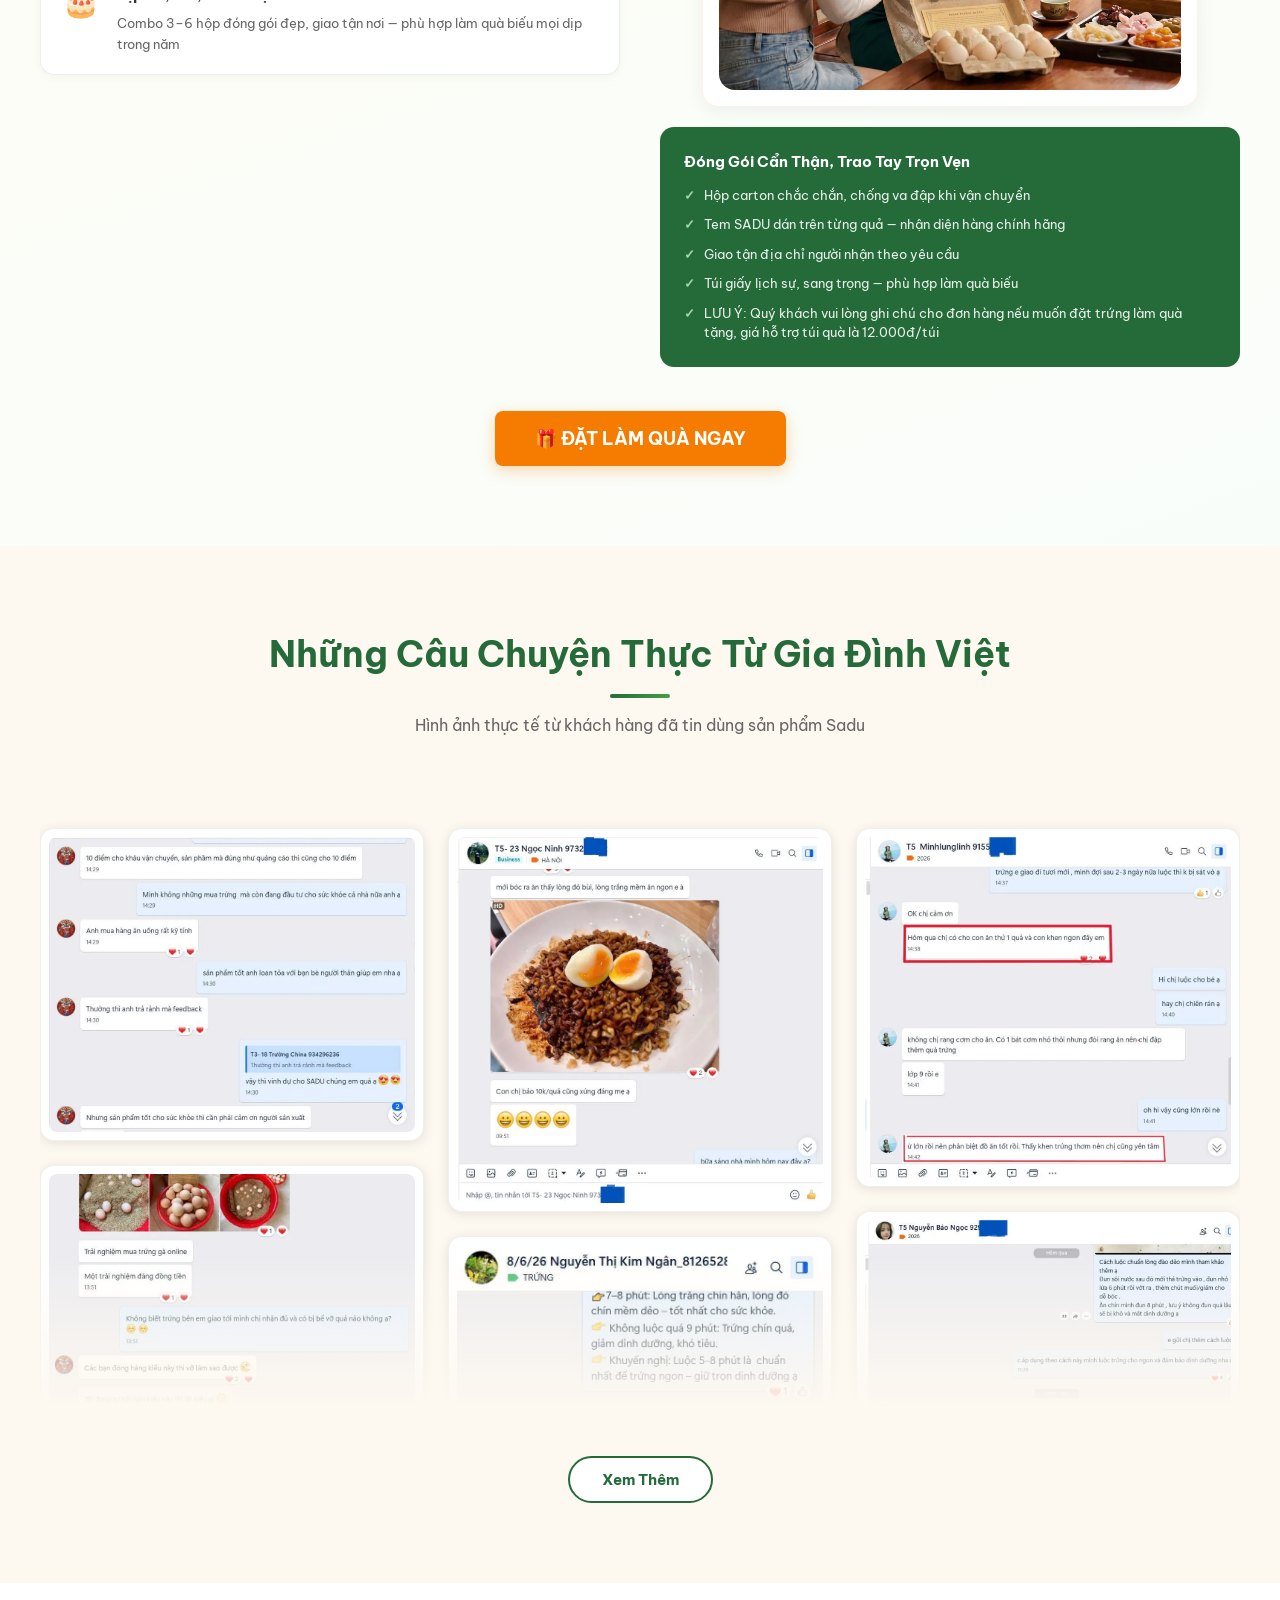
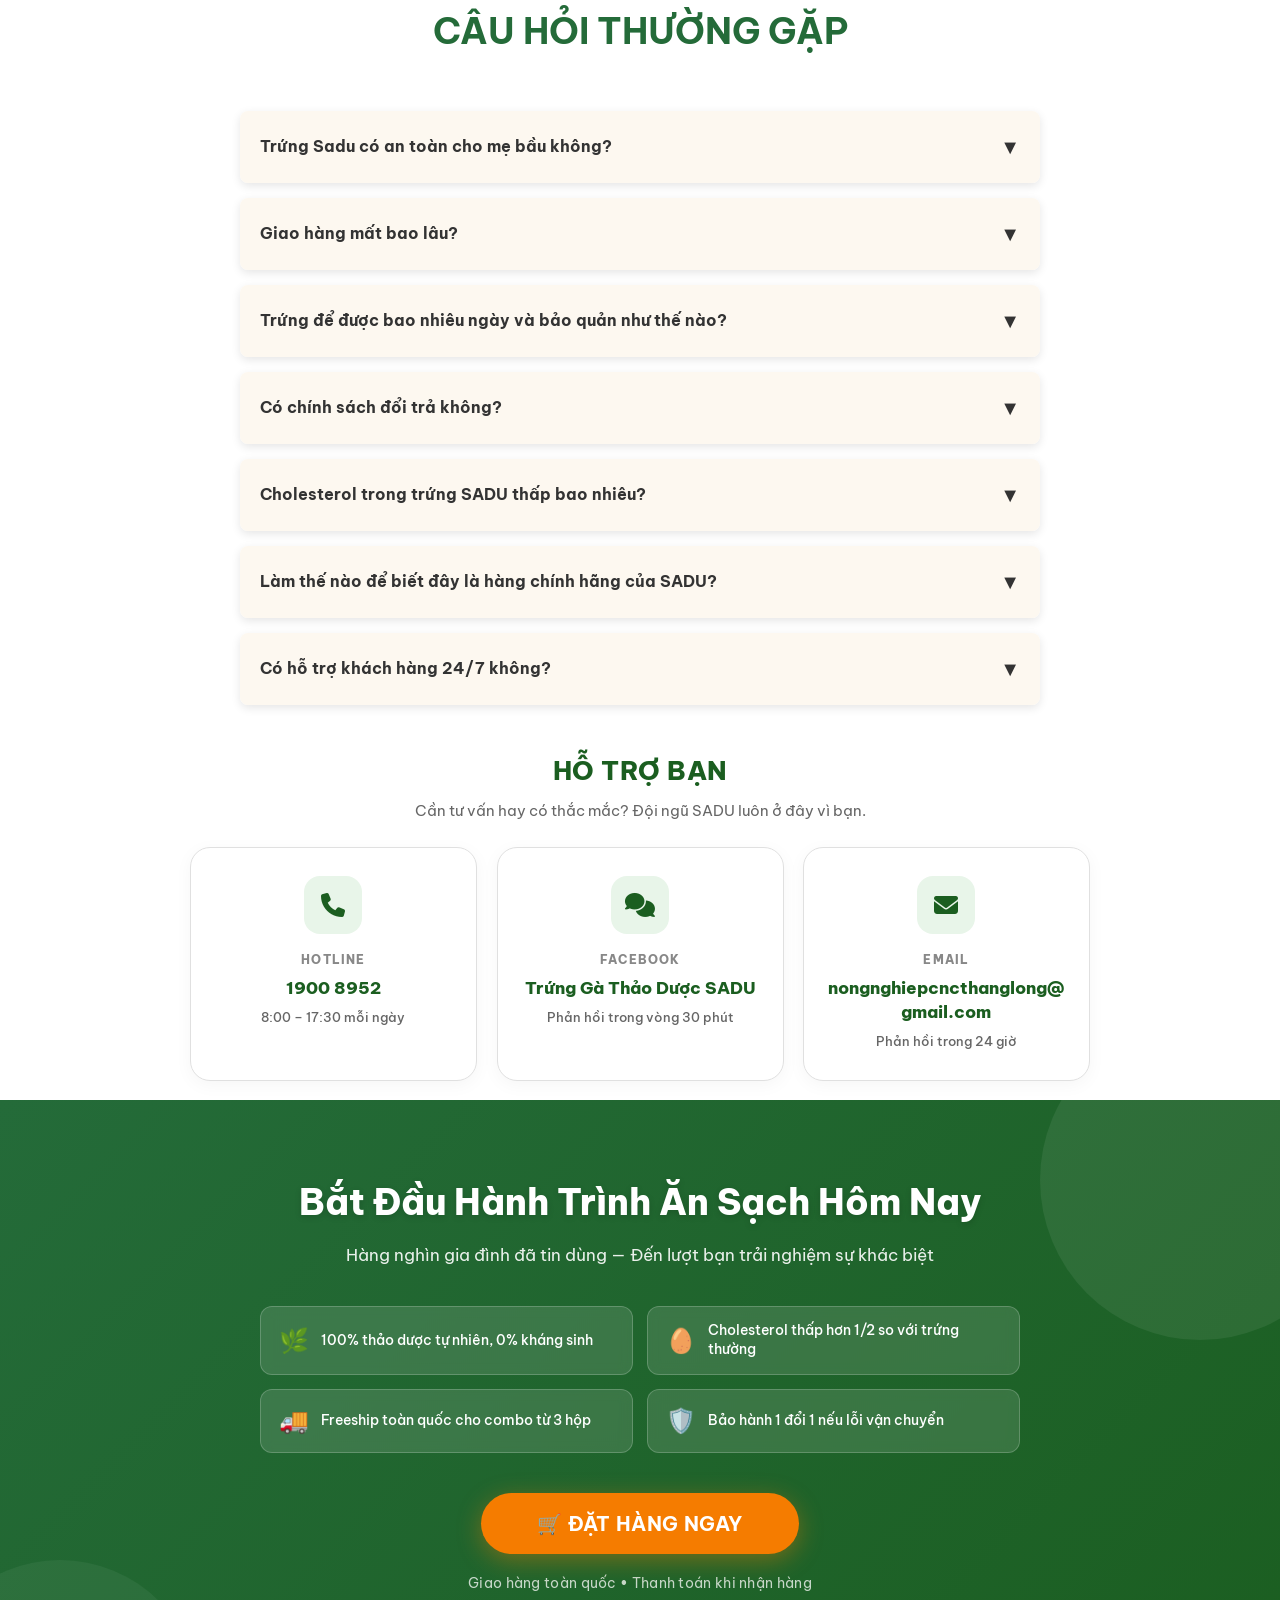
==== commit 8cd0c1d1: "update time event" ====
--- a/index.html
+++ b/index.html
@@ -40,7 +40,8 @@
 
     <link rel="preconnect" href="https://fonts.googleapis.com">
     <link rel="preconnect" href="https://fonts.gstatic.com" crossorigin>
-    <link rel="stylesheet" href="https://fonts.googleapis.com/css2?family=Be+Vietnam+Pro:ital,wght@0,300;0,400;0,500;0,600;0,700;0,800;0,900;1,400;1,600&display=swap">
+    <link rel="stylesheet"
+        href="https://fonts.googleapis.com/css2?family=Be+Vietnam+Pro:ital,wght@0,300;0,400;0,500;0,600;0,700;0,800;0,900;1,400;1,600&display=swap">
     <link rel="preconnect" href="https://cdnjs.cloudflare.com" crossorigin>
     <link rel="preload" as="image" href="source/san-pham.webp" type="image/webp" fetchpriority="high">
     <link rel="stylesheet" href="https://cdnjs.cloudflare.com/ajax/libs/font-awesome/6.4.0/css/all.min.css">
@@ -372,8 +373,8 @@
 
                     <button type="submit" class="submit-btn">HOÀN TẤT ĐẶT HÀNG</button>
                     <p class="order-reassurance">
-                        <i class="fa-solid fa-shield-halved"></i> SADU sẽ gọi điện xác nhận đơn trước khi giao. Xem 
-                        <a href="javascript:void(0)" onclick="App.openPolicyModal('privacy')">Chính sách bảo mật</a> & 
+                        <i class="fa-solid fa-shield-halved"></i> Xem
+                        <a href="javascript:void(0)" onclick="App.openPolicyModal('privacy')">Chính sách bảo mật</a> &
                         <a href="javascript:void(0)" onclick="App.openPolicyModal('returns')">Chính sách đổi trả</a>.
                     </p>
                 </form>
@@ -396,14 +397,17 @@
     <footer id="footer"></footer>
 
     <!-- Image Lightbox Modal -->
-    <div id="imageLightbox" class="lightbox-overlay" role="dialog" aria-modal="true" aria-label="Xem ảnh phóng to" onclick="App.closeLightboxOnBackdrop(event)">
+    <div id="imageLightbox" class="lightbox-overlay" role="dialog" aria-modal="true" aria-label="Xem ảnh phóng to"
+        onclick="App.closeLightboxOnBackdrop(event)">
         <button class="lightbox-close" id="lightboxClose" onclick="App.closeLightbox()" aria-label="Đóng">×</button>
-        <button class="lightbox-nav lightbox-prev" id="lightboxPrev" onclick="App.lightboxPrev()" aria-label="Ảnh trước">&#8249;</button>
+        <button class="lightbox-nav lightbox-prev" id="lightboxPrev" onclick="App.lightboxPrev()"
+            aria-label="Ảnh trước">&#8249;</button>
         <div class="lightbox-content-wrap">
             <img id="lightboxImg" src="" alt="Ảnh khách hàng" class="lightbox-img">
             <div class="lightbox-counter" id="lightboxCounter">1 / 1</div>
         </div>
-        <button class="lightbox-nav lightbox-next" id="lightboxNext" onclick="App.lightboxNext()" aria-label="Ảnh tiếp">&#8250;</button>
+        <button class="lightbox-nav lightbox-next" id="lightboxNext" onclick="App.lightboxNext()"
+            aria-label="Ảnh tiếp">&#8250;</button>
     </div>
 
     <!-- Full-screen Loading Overlay (hiện khi đang gửi đơn hàng) -->
@@ -426,7 +430,8 @@
     </div>
 
     <!-- Policy Modal — P1-3 (Chính sách bảo mật, Điều khoản, Đổi trả, Giao hàng) -->
-    <div id="policyModal" class="modal policy-modal" role="dialog" aria-modal="true" aria-labelledby="policyModalTitle" onclick="App.closePolicyModalOnBackdrop(event)">
+    <div id="policyModal" class="modal policy-modal" role="dialog" aria-modal="true" aria-labelledby="policyModalTitle"
+        onclick="App.closePolicyModalOnBackdrop(event)">
         <div class="modal-content policy-modal-content">
             <button class="close-btn policy-modal-close" onclick="App.closePolicyModal()" aria-label="Đóng">×</button>
             <div class="policy-modal-header">
